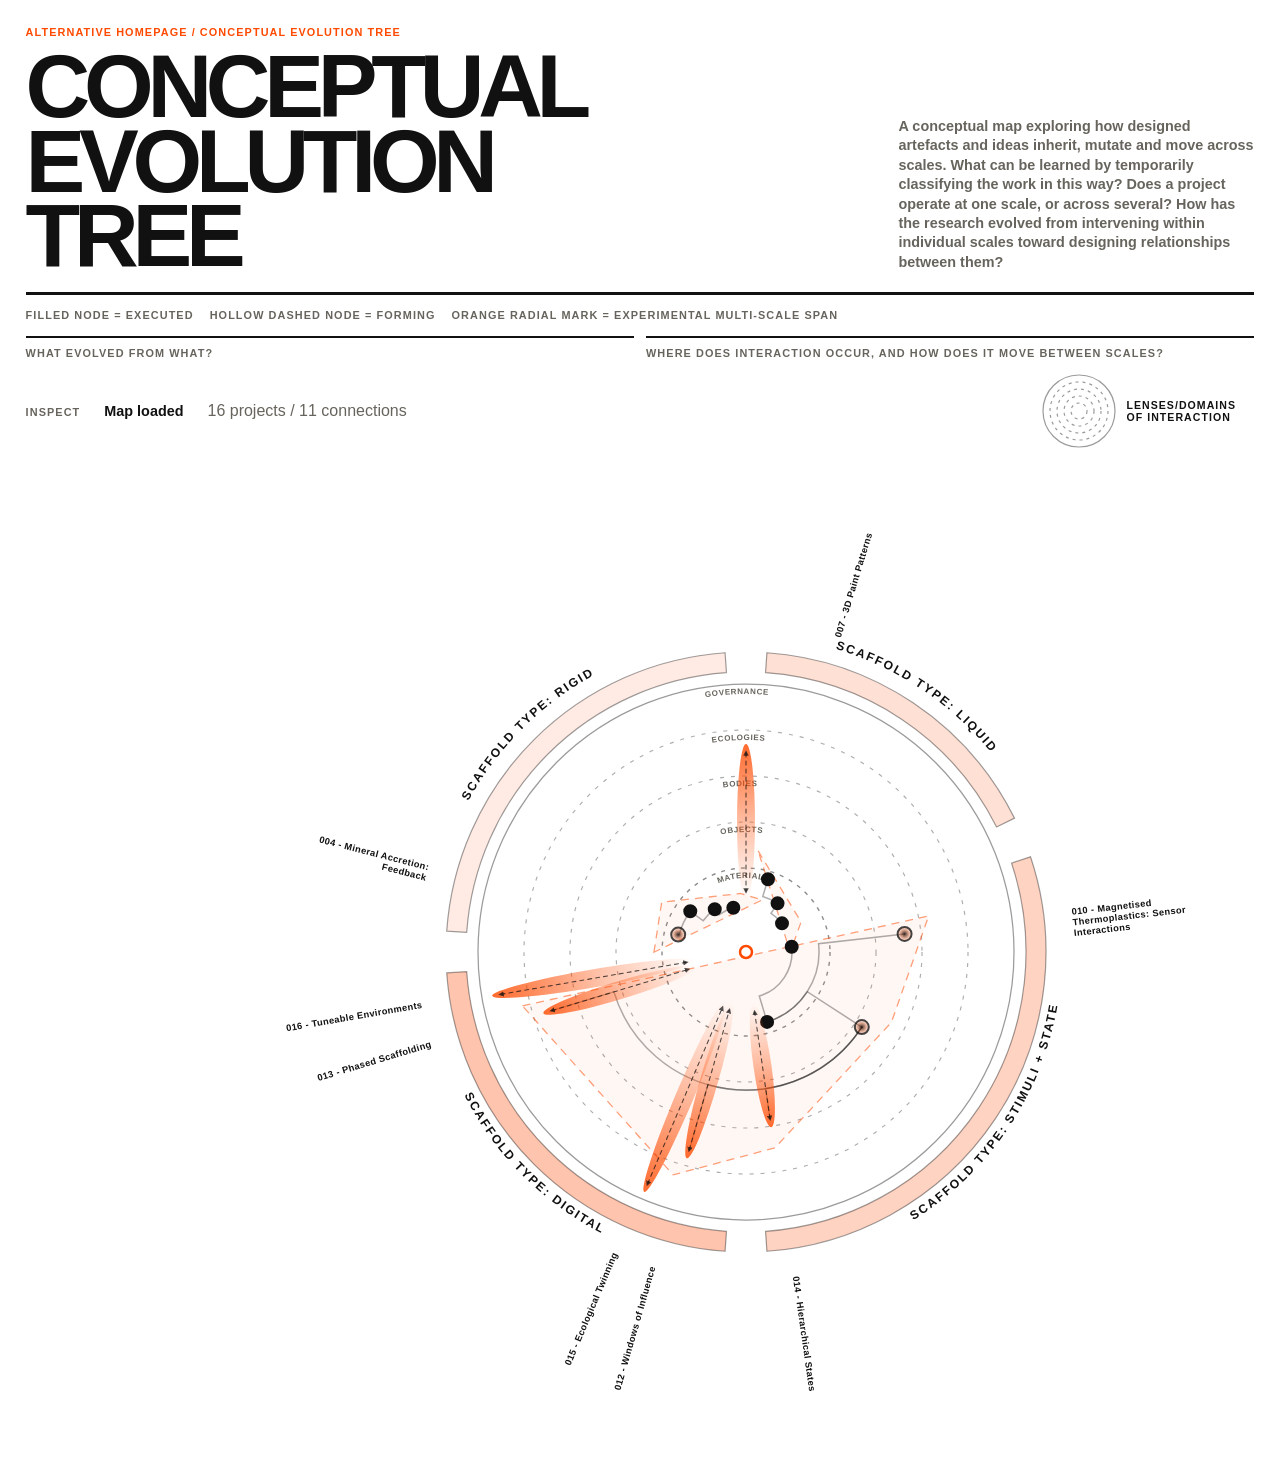
==== conceptual evolution tree/HomePage_Conceptual Evolution Tree_Rev A.html @ 0a19c124 "initial commit" ====
<!DOCTYPE html>
<html lang="en">
<head>
  <meta charset="UTF-8" />
  <meta name="viewport" content="width=device-width, initial-scale=1.0" />
  <title>Conceptual Evolution Tree / Question Variant</title>
  <style>
    :root {
      --paper: #ffffff;
      --ink: #111111;
      --muted: #67645d;
      --line: rgba(17, 17, 17, 0.24);
      --panel: #ffffff;
      --accent: #ff4a00;
      --rigid: rgba(255, 74, 0, 0.11);
      --liquid: rgba(255, 74, 0, 0.17);
      --stimuli: rgba(255, 74, 0, 0.24);
      --digital: rgba(255, 74, 0, 0.32);
      --font: Arial, Helvetica, sans-serif;
      --project-font: var(--font);
    }

    * {
      box-sizing: border-box;
    }

    body {
      margin: 0;
      background: var(--paper);
      color: var(--ink);
      font-family: var(--font);
    }

    .page {
      width: min(1540px, 100%);
      margin: 0 auto;
      padding: clamp(1rem, 2vw, 2rem);
    }

    .masthead {
      display: grid;
      grid-template-columns: minmax(0, 1fr) minmax(280px, 0.42fr);
      gap: clamp(1rem, 2vw, 2rem);
      padding-bottom: 1.25rem;
      border-bottom: 3px solid var(--ink);
    }

    .eyebrow,
    .panel-label,
    .legend-item,
    .scale-label,
    .sector-label,
    .node-label,
    .node-code {
      font-size: 0.68rem;
      font-weight: 800;
      letter-spacing: 0.1em;
      line-height: 1.15;
      text-transform: uppercase;
    }

    .eyebrow {
      margin: 0 0 0.7rem;
      color: var(--accent);
    }

    h1 {
      max-width: 12ch;
      margin: 0;
      font-size: clamp(2.6rem, 7vw, 7rem);
      letter-spacing: -0.07em;
      line-height: 0.83;
      text-transform: uppercase;
    }

    .intro {
      align-self: end;
      margin: 0;
      color: var(--muted);
      font-size: 0.9rem;
      font-weight: 700;
      line-height: 1.35;
    }

    .map-shell {
      margin-top: clamp(1rem, 2vw, 2rem);
      overflow: auto;
    }

    .map-stage {
      width: 100%;
      min-height: 730px;
      position: relative;
    }

    svg {
      display: block;
      width: 100%;
      min-height: 730px;
    }

    .sector {
      stroke: rgba(17, 17, 17, 0.4);
      stroke-width: 1.2;
    }

    .sector.rigid {
      fill: var(--rigid);
    }

    .sector.liquid {
      fill: var(--liquid);
    }

    .sector.stimuli-state {
      fill: var(--stimuli);
    }

    .sector.digital {
      fill: var(--digital);
    }

    .ring {
      fill: none;
      stroke: rgba(17, 17, 17, 0.42);
      stroke-width: 1.25;
    }

    .ring-guide {
      fill: none;
      stroke: rgba(17, 17, 17, 0.34);
      stroke-dasharray: 4 7;
      stroke-width: 1.15;
    }

    .ring-guide.ring-inner {
      stroke: rgba(17, 17, 17, 0.48);
      stroke-dasharray: 4 6;
      stroke-width: 1.4;
    }

    .scale-label,
    .sector-label {
      fill: var(--muted);
    }

    .scale-label {
      font-size: 0.5rem;
      letter-spacing: 0.08em;
    }

    .sector-label {
      fill: var(--ink);
      font-size: 0.76rem;
      letter-spacing: 0.16em;
    }

    .terminal-label {
      fill: var(--ink);
      font-size: 0.58rem;
      font-weight: 800;
      letter-spacing: 0.04em;
    }

    .clade {
      fill: rgba(255, 74, 0, 0.045);
      stroke: rgba(255, 74, 0, 0.52);
      stroke-dasharray: 8 6;
      stroke-width: 1.3;
      cursor: help;
      transition: fill 120ms ease, stroke 120ms ease, stroke-width 120ms ease;
    }

    .clade:hover,
    .clade:focus {
      fill: rgba(255, 74, 0, 0.09);
      stroke: var(--accent);
      stroke-width: 1.8;
    }

    .link {
      fill: none;
      stroke: rgba(17, 17, 17, 0.34);
      stroke-linecap: round;
      stroke-width: 1.5;
      pointer-events: stroke;
      transition: opacity 120ms ease, stroke 120ms ease, stroke-width 120ms ease;
    }

    .link.is-muted {
      opacity: 0.16;
    }

    .link.is-active,
    .link:hover {
      stroke: var(--accent);
      stroke-width: 3;
      opacity: 1;
    }

    .node {
      cursor: pointer;
      transition: opacity 120ms ease;
    }

    .node.is-muted {
      opacity: 0.22;
    }

    .node-dot {
      fill: var(--ink);
      stroke: var(--ink);
      stroke-width: 2;
      transition: r 120ms ease, fill 120ms ease, stroke 120ms ease;
    }

    .node-bleed {
      opacity: 0.72;
      pointer-events: none;
    }

    .node[data-interscalar="maybe"] .node-dot {
      fill: url(#node-maybe-gradient);
      filter: url(#node-soft-blur);
      stroke: rgba(17, 17, 17, 0.78);
    }

    .node-interscalar-oval {
      opacity: 0.82;
      pointer-events: none;
    }

    .node-hit-area {
      fill: transparent;
      pointer-events: all;
    }

    .node-interscalar-axis {
      fill: none;
      stroke: rgba(17, 17, 17, 0.72);
      stroke-dasharray: 4 4;
      stroke-linecap: round;
      stroke-width: 1.1;
      pointer-events: none;
    }

    .node[data-interscalar="yes"]:hover .node-interscalar-oval,
    .node[data-interscalar="yes"].is-active .node-interscalar-oval {
      opacity: 0.96;
    }

    .node[data-state="forming"] .node-dot {
      fill: var(--panel);
      stroke-dasharray: 4 3;
    }

    .node[data-state="forming"][data-interscalar="maybe"] .node-dot {
      fill: url(#node-maybe-gradient);
    }

    .node.is-active .node-dot,
    .node:hover .node-dot {
      r: 8;
      fill: var(--accent);
      stroke: var(--ink);
    }

    .concept-node {
      cursor: pointer;
    }

    .concept-node .node-dot {
      fill: var(--paper);
      stroke: var(--accent);
      stroke-width: 2.5;
    }

    .concept-node:hover .node-dot,
    .concept-node:focus .node-dot {
      fill: var(--accent);
      r: 8;
    }

    .node-label,
    .node-code {
      fill: var(--ink);
    }

    .node-label {
      display: none;
      font-size: 0.62rem;
      letter-spacing: 0.04em;
      text-transform: none;
    }

    .node-code {
      fill: var(--muted);
      font-size: 0.62rem;
      display: none;
    }

    .readout {
      display: grid;
      grid-template-columns: minmax(0, 1fr) auto;
      gap: 0.75rem 1.5rem;
      align-items: center;
      padding: 0.85rem 0;
      color: var(--muted);
    }

    .readout-text {
      display: flex;
      flex-wrap: wrap;
      gap: 0.5rem 1.5rem;
      align-items: baseline;
      min-width: 0;
    }

    .readout strong {
      color: var(--ink);
      font-size: 0.9rem;
    }

    .scale-key {
      display: grid;
      grid-template-columns: auto auto;
      gap: 0.45rem 0.65rem;
      align-items: center;
      justify-content: end;
      color: var(--muted);
    }

    .scale-key svg {
      width: 74px;
      min-height: 74px;
      height: 74px;
    }

    .scale-key circle {
      fill: none;
      stroke: rgba(17, 17, 17, 0.42);
      stroke-width: 1.2;
    }

    .scale-key circle:not(:last-child) {
      stroke-dasharray: 3 4;
    }

    .scale-key-title {
      max-width: 8rem;
      color: var(--ink);
      font-size: 0.66rem;
      font-weight: 800;
      letter-spacing: 0.1em;
      line-height: 1.15;
      text-transform: uppercase;
    }

    .legend {
      display: flex;
      flex-wrap: wrap;
      gap: 0.7rem 1rem;
      padding-top: 0.85rem;
    }

    .legend-item {
      display: inline-flex;
      align-items: center;
      gap: 0.4rem;
      color: var(--muted);
    }

    .framing-questions {
      display: grid;
      grid-template-columns: repeat(2, minmax(0, 1fr));
      gap: 0.75rem;
      margin: 0.9rem 0 0;
    }

    .framing-question {
      border-top: 2px solid var(--ink);
      padding-top: 0.55rem;
      color: var(--muted);
      font-size: 0.68rem;
      font-weight: 800;
      letter-spacing: 0.1em;
      line-height: 1.25;
      text-transform: uppercase;
    }

    .swatch {
      width: 0.85rem;
      height: 0.85rem;
      border: 1px solid rgba(17, 17, 17, 0.35);
      background: var(--panel);
    }

    .swatch.rigid {
      background: var(--rigid);
    }

    .swatch.liquid {
      background: var(--liquid);
    }

    .swatch.stimuli-state {
      background: var(--stimuli);
    }

    .swatch.digital {
      background: var(--digital);
    }

    .hover-panel {
      position: absolute;
      z-index: 10;
      top: 1rem;
      right: 1rem;
      width: min(360px, calc(100% - 2rem));
      max-height: calc(100% - 2rem);
      overflow: auto;
      border-top: 8px solid var(--accent);
      background: var(--ink);
      color: var(--panel);
      opacity: 0;
      pointer-events: none;
      transform: translateY(6px);
      transition: opacity 120ms ease, transform 120ms ease;
    }

    .hover-panel.is-visible {
      opacity: 1;
      transform: translateY(0);
    }

    .hover-panel-inner {
      padding: 1rem;
    }

    .hover-panel h2 {
      margin: 0 0 1rem;
      font-size: clamp(1.25rem, 2vw, 1.8rem);
      letter-spacing: -0.04em;
      line-height: 1;
    }

    .hover-panel dl {
      display: grid;
      grid-template-columns: 7rem 1fr;
      gap: 0.45rem 0.75rem;
      margin: 0;
      font-size: 0.76rem;
      line-height: 1.35;
    }

    .hover-panel dt,
    .hover-panel dd {
      margin: 0;
    }

    .hover-panel dt {
      color: #aaa69c;
      font-weight: 800;
      text-transform: uppercase;
    }

    .hover-panel .question-row {
      grid-column: 1 / -1;
      padding-top: 0.5rem;
      border-top: 1px solid rgba(255, 255, 255, 0.22);
    }

    .hover-panel .question-row + dd {
      grid-column: 1 / -1;
      color: #f0ede5;
      font-weight: 700;
    }

    .project-view {
      width: min(1200px, 100%);
      margin: 0 auto;
      padding: clamp(1rem, 2vw, 2rem);
    }

    .project-view header {
      display: grid;
      grid-template-columns: minmax(0, 1fr) auto;
      gap: 1rem;
      padding-bottom: 1.25rem;
      border-bottom: 3px solid var(--ink);
    }

    .project-view header.has-intro {
      grid-template-columns: minmax(0, 1fr) minmax(280px, 0.42fr) auto;
    }

    .project-intro {
      align-self: end;
      margin: 0;
      color: var(--muted);
      font-family: var(--project-font);
      font-size: 0.9rem;
      font-weight: 400;
      line-height: 1.35;
    }

    .home-button {
      align-self: start;
      border: 2px solid var(--ink);
      background: transparent;
      padding: 0.75rem 0.9rem;
      color: var(--ink);
      cursor: pointer;
      font: inherit;
      font-size: 0.68rem;
      font-weight: 800;
      letter-spacing: 0.1em;
      text-transform: uppercase;
    }

    .home-button:hover {
      border-color: var(--accent);
      color: var(--accent);
    }

    .project-view dl {
      display: grid;
      grid-template-columns: 10rem 1fr;
      gap: 0.65rem 1rem;
      max-width: 1145px;
      max-height: 340px;
      margin-top: 2rem;
      overflow-y: auto;
      overscroll-behavior: contain;
      padding-right: 0.75rem;
    }

    .project-view dt,
    .project-view dd {
      margin: 0;
    }

    .project-view dt {
      color: var(--muted);
      font-family: var(--project-font);
      font-weight: 700;
      text-transform: uppercase;
    }

    .project-view dd {
      color: var(--muted);
      font-family: var(--project-font);
      font-weight: 400;
      line-height: 1.4;
      white-space: pre-line;
    }

    .project-overview-rich p {
      margin: 0 0 0.9rem;
      white-space: normal;
    }

    .project-overview-rich p:last-child {
      margin-bottom: 0;
    }

    .project-framing-text {
      max-width: none;
      margin-top: 2rem;
      padding: 0;
    }

    .project-framing-text p {
      margin: 0;
      color: var(--ink);
      font-size: clamp(0.9rem, 1.15vw, 1.08rem);
      font-weight: 400;
      line-height: 1.45;
    }

    .project-framing-text p + p {
      margin-top: 1rem;
      color: var(--muted);
      font-size: 0.78rem;
      font-weight: 400;
      letter-spacing: 0.035em;
      text-transform: none;
    }

    .project-media {
      max-width: 760px;
      margin-top: 2rem;
      border-top: 2px solid var(--ink);
      padding-top: 1rem;
    }

    .project-media h2 {
      margin: 0 0 0.75rem;
      color: var(--muted);
      font-family: var(--project-font);
      font-size: 0.68rem;
      font-weight: 700;
      letter-spacing: 0.1em;
      text-transform: uppercase;
    }

    .video-frame {
      position: relative;
      overflow: hidden;
      width: 100%;
      aspect-ratio: 16 / 9;
      background: var(--ink);
    }

    .video-frame iframe {
      width: 100%;
      height: 100%;
      border: 0;
    }

    .project-media a {
      display: inline-block;
      margin-top: 0.75rem;
      color: var(--ink);
      font-weight: 800;
      text-decoration: underline;
      text-underline-offset: 0.18em;
    }

    .project-view .project-paper-link {
      color: var(--muted);
      font-family: var(--project-font);
      font-weight: 400;
      text-decoration: underline;
      text-underline-offset: 0.18em;
    }

    .project-image-block {
      max-width: 1145px;
      margin-top: 2rem;
      border-top: 2px solid var(--ink);
      padding-top: 1rem;
    }

    .project-image-block h2 {
      margin: 0 0 0.75rem;
      color: var(--muted);
      font-family: var(--project-font);
      font-size: 0.68rem;
      font-weight: 700;
      letter-spacing: 0.1em;
      text-transform: uppercase;
    }

    .project-image {
      margin: 0;
    }

    .project-image img {
      display: block;
      width: 100%;
      height: auto;
      cursor: zoom-in;
      background: #fff;
    }

    .project-image-grid .project-image {
      display: flex;
      flex-direction: column;
    }

    .project-image-grid .project-image img {
      height: 280px;
      object-fit: contain;
    }

    .project-image figcaption,
    .image-lightbox-caption {
      margin-top: 0.55rem;
      color: var(--muted);
      font-family: var(--project-font);
      font-size: clamp(0.9rem, 1.15vw, 1.08rem);
      font-weight: 400;
      letter-spacing: 0;
      line-height: 1.45;
      text-transform: none;
    }

    .project-image-grid {
      display: grid;
      grid-template-columns: repeat(3, minmax(0, 1fr));
      gap: 1rem;
    }

    .project-image-grid.is-two-column {
      grid-template-columns: repeat(2, minmax(0, 1fr));
    }

    @media (max-width: 820px) {
      .project-image-grid,
      .project-image-grid.is-two-column {
        grid-template-columns: 1fr;
      }
    }

    .project-media-pair {
      max-width: 1180px;
      margin-top: 2rem;
      border-top: 2px solid var(--ink);
      padding-top: 1rem;
    }

    .project-media-pair h2 {
      margin: 0 0 0.75rem;
      color: var(--muted);
      font-family: var(--project-font);
      font-size: 0.68rem;
      font-weight: 700;
      letter-spacing: 0.1em;
      text-transform: uppercase;
    }

    .project-media-pair-grid {
      display: grid;
      grid-template-columns: repeat(2, minmax(0, 1fr));
      gap: 1rem;
      align-items: start;
    }

    .project-media-pair .video-frame {
      aspect-ratio: 16 / 9;
    }

    .project-media-pair .project-image {
      aspect-ratio: 16 / 9;
      display: flex;
      flex-direction: column;
      justify-content: flex-start;
    }

    .project-media-pair .project-image img {
      height: 100%;
      object-fit: contain;
      object-position: left top;
    }

    .image-lightbox {
      position: fixed;
      inset: 0;
      z-index: 50;
      display: grid;
      place-items: center;
      padding: 2rem;
      background: rgba(255, 255, 255, 0.92);
    }

    .image-lightbox[hidden] {
      display: none;
    }

    .image-lightbox-frame {
      position: relative;
      width: min(100%, 1180px);
      max-height: 88vh;
    }

    .image-lightbox img {
      display: block;
      width: 100%;
      max-height: 78vh;
      object-fit: contain;
    }

    .image-lightbox-caption {
      margin-top: 0.75rem;
    }

    .image-lightbox-nav {
      position: absolute;
      top: 0;
      bottom: 2.5rem;
      width: 50%;
      border: 0;
      outline: 0;
      background: transparent;
      color: transparent;
      cursor: pointer;
    }

    .image-lightbox-nav:focus,
    .image-lightbox-nav:focus-visible {
      outline: 0;
      box-shadow: none;
    }

    .image-lightbox-prev {
      left: 0;
    }

    .image-lightbox-next {
      right: 0;
    }

    .windows-influence {
      width: min(100%, 1145px);
      margin-top: 2.4rem;
      border-top: 3px solid var(--ink);
      padding-top: 1rem;
    }

    .windows-influence h2 {
      margin: 0;
      color: var(--ink);
      font-size: clamp(1.4rem, 2.6vw, 2.8rem);
      letter-spacing: -0.055em;
      line-height: 0.92;
      text-transform: uppercase;
    }

    .woi-diagram-title {
      transform: translateY(0);
      margin-bottom: 0 !important;
    }

    .windows-influence-summary {
      max-width: 720px;
      margin: 0.25rem 0 0.35rem;
      color: var(--muted);
      font-size: 0.82rem;
      line-height: 1.4;
    }

    .windows-influence-stage {
      position: relative;
      border-top: 1px solid rgba(17, 17, 17, 0.28);
      padding-top: 0.35rem;
    }

    .windows-influence svg {
      width: 100%;
      height: auto;
      min-height: 0;
      overflow: visible;
    }

    .hierarchical-states {
      width: min(100%, 1145px);
      margin-top: 2.4rem;
      border-top: 3px solid var(--ink);
      padding-top: 1rem;
    }

    .hierarchical-states-svg {
      display: block;
      width: 100%;
      height: auto;
      overflow: visible;
      background: #fff;
    }

    .hs-heading {
      font-family: var(--font);
      fill: rgba(17, 17, 17, 0.58);
      font-size: 20px;
      font-weight: 800;
      letter-spacing: 0.08em;
      text-transform: uppercase;
    }

    .hs-state-name {
      font-family: var(--font);
      fill: rgba(17, 17, 17, 0.82);
      font-size: 22px;
      font-weight: 800;
      letter-spacing: 0.04em;
      text-anchor: middle;
      text-transform: uppercase;
    }

    .hs-state-status,
    .hs-annotation,
    .hs-activity-label,
    .hs-legend-text {
      font-family: var(--font);
      fill: rgba(17, 17, 17, 0.58);
      font-size: 15px;
      font-weight: 600;
      letter-spacing: 0.04em;
      text-anchor: middle;
      text-transform: uppercase;
    }

    .hs-activity-label {
      text-anchor: start;
      font-size: 14px;
      font-weight: 700;
    }

    .hs-annotation {
      fill: rgba(17, 17, 17, 0.62);
      font-size: 16px;
      font-weight: 700;
      letter-spacing: 0.03em;
    }

    .hs-small-note {
      font-family: var(--font);
      fill: rgba(17, 17, 17, 0.48);
      font-size: 13px;
      font-weight: 600;
      letter-spacing: 0.04em;
      text-anchor: middle;
      text-transform: uppercase;
    }

    .hs-state-blob {
      stroke: rgba(17, 17, 17, 0.48);
      stroke-width: 2;
      vector-effect: non-scaling-stroke;
    }

    .hs-state-blob.is-demonstrated {
      fill: rgba(17, 17, 17, 0.82);
    }

    .hs-state-blob.is-proposed {
      fill: rgba(17, 17, 17, 0.18);
      stroke: rgba(17, 17, 17, 0.56);
    }

    .hs-state-blob.is-speculative {
      fill: rgba(17, 17, 17, 0.06);
      stroke: rgba(17, 17, 17, 0.42);
      stroke-dasharray: 10 8;
    }

    .hs-state-space-line,
    .hs-matrix-line {
      stroke: rgba(17, 17, 17, 0.13);
      stroke-width: 1.4;
      vector-effect: non-scaling-stroke;
    }

    .hs-callout-line {
      fill: none;
      stroke: rgba(17, 17, 17, 0.24);
      stroke-width: 1.4;
      vector-effect: non-scaling-stroke;
    }

    .hs-override {
      fill: rgba(212, 0, 22, 0.08);
      stroke: rgba(212, 0, 22, 0.32);
      stroke-width: 1.4;
      vector-effect: non-scaling-stroke;
    }

    .hs-preservation {
      fill: rgba(78, 169, 218, 0.08);
      stroke: rgba(78, 169, 218, 0.36);
      stroke-width: 1.4;
      vector-effect: non-scaling-stroke;
    }

    .hs-permission-symbol {
      stroke: rgba(17, 17, 17, 0.68);
      stroke-width: 1.7;
      vector-effect: non-scaling-stroke;
    }

    .hs-proposition {
      font-family: var(--font);
      fill: rgba(17, 17, 17, 0.8);
      font-size: 24px;
      font-weight: 750;
      text-anchor: middle;
    }

    .phased-scaffolding {
      width: min(100%, 1145px);
      margin-top: 2.4rem;
      border-top: 3px solid var(--ink);
      padding-top: 1rem;
    }

    .phased-scaffolding-figure + .phased-scaffolding-figure {
      margin-top: 4rem;
    }

    .phased-scaffolding-svg {
      display: block;
      width: 100%;
      height: auto;
      overflow: visible;
      background: #fff;
    }

    .ps-title {
      font-family: var(--font);
      fill: rgba(17, 17, 17, 0.76);
      font-size: 30px;
      font-weight: 850;
      letter-spacing: 0.065em;
      text-transform: uppercase;
    }

    .ps-system-label,
    .ps-node-label,
    .ps-phase-label,
    .ps-digital-label {
      font-family: var(--font);
      fill: rgba(17, 17, 17, 0.72);
      font-weight: 800;
      letter-spacing: 0.045em;
      text-anchor: middle;
      text-transform: uppercase;
    }

    .ps-node-label,
    .ps-phase-label {
      font-size: 20px;
    }

    .ps-digital-label {
      font-size: 15px;
      fill: rgba(17, 17, 17, 0.58);
    }

    .ps-system-label {
      font-size: 17px;
      fill: rgba(17, 17, 17, 0.5);
    }

    .ps-role-label,
    .ps-flow-label,
    .ps-context-label,
    .ps-note-label {
      font-family: var(--font);
      fill: rgba(17, 17, 17, 0.44);
      font-size: 14px;
      font-weight: 650;
      letter-spacing: 0.04em;
      text-anchor: middle;
      text-transform: uppercase;
    }

    .ps-context-label {
      fill: rgba(17, 17, 17, 0.23);
      font-size: 15px;
    }

    .ps-boundary {
      fill: rgba(17, 17, 17, 0.015);
      stroke: rgba(17, 17, 17, 0.34);
      stroke-width: 2.2;
      stroke-dasharray: 14 12;
      vector-effect: non-scaling-stroke;
    }

    .ps-main-path,
    .ps-loop,
    .ps-input-arrow,
    .ps-output-arrow,
    .ps-resource-arrow,
    .ps-cross-link,
    .ps-orbit {
      fill: none;
      vector-effect: non-scaling-stroke;
    }

    .ps-main-path {
      stroke: rgba(17, 17, 17, 0.52);
      stroke-width: 5;
    }

    .ps-loop {
      stroke: rgba(17, 17, 17, 0.38);
      stroke-width: 2.4;
      stroke-dasharray: 9 7;
    }

    .ps-input-arrow {
      stroke: rgba(17, 17, 17, 0.38);
      stroke-width: 2.2;
    }

    .ps-output-arrow {
      stroke: rgba(189, 41, 52, 0.44);
      stroke-width: 2.2;
    }

    .ps-loss-leak {
      fill: none;
      stroke: rgba(189, 41, 52, 0.42);
      stroke-width: 1.8;
      stroke-dasharray: 5 6;
      vector-effect: non-scaling-stroke;
    }

    .ps-output-label {
      fill: rgba(189, 41, 52, 0.62);
    }

    .ps-node {
      fill: #fff;
      stroke: rgba(17, 17, 17, 0.64);
      stroke-width: 2.2;
      vector-effect: non-scaling-stroke;
    }

    .ps-node.is-recovery {
      fill: rgba(17, 17, 17, 0.05);
    }

    .ps-primary-proposition {
      font-family: var(--font);
      fill: rgba(17, 17, 17, 0.86);
      font-size: 34px;
      font-weight: 850;
      letter-spacing: 0.035em;
      text-anchor: middle;
    }

    .ps-figure-proposition,
    .ps-hinge {
      max-width: 930px;
      margin: 1.35rem auto 0;
      color: var(--ink);
      font-family: var(--project-font);
      font-size: clamp(1rem, 1.28vw, 1.22rem);
      font-weight: 450;
      line-height: 1.42;
      text-align: center;
    }

    .ps-hinge {
      margin-top: 2.4rem;
      color: var(--muted);
      font-size: clamp(0.92rem, 1.1vw, 1.05rem);
    }

    .ps-figure-proposition.is-primary {
      font-weight: 650;
    }

    .ps-field {
      fill: rgba(17, 17, 17, 0.018);
      stroke: rgba(17, 17, 17, 0.16);
      stroke-width: 2;
      stroke-dasharray: 10 10;
      vector-effect: non-scaling-stroke;
    }

    .ps-organic {
      stroke: rgba(17, 17, 17, 0.36);
      stroke-width: 2;
      vector-effect: non-scaling-stroke;
    }

    .ps-organic.is-initial {
      fill: rgba(17, 17, 17, 0.1);
    }

    .ps-organic.is-growth {
      fill: rgba(17, 17, 17, 0.18);
    }

    .ps-organic.is-stable {
      fill: rgba(17, 17, 17, 0.26);
    }

    .ps-organic.is-decline {
      fill: rgba(17, 17, 17, 0.13);
      stroke-dasharray: 12 8;
    }

    .ps-organic.is-decay {
      fill: url(#ps-decay-hatch);
      stroke-dasharray: 7 6;
    }

    .ps-organic.is-emergence {
      fill: rgba(17, 17, 17, 0.07);
    }

    .ps-orbit {
      stroke: rgba(78, 169, 218, 0.34);
      stroke-width: 2;
      stroke-dasharray: 8 10;
    }

    .ps-ecology-boundary {
      fill: none;
      stroke: rgba(17, 17, 17, 0.13);
      stroke-width: 2.1;
      stroke-dasharray: 4 16;
      stroke-linecap: round;
      vector-effect: non-scaling-stroke;
    }

    .ps-digital-node {
      fill: #fff;
      stroke: rgba(78, 169, 218, 0.72);
      stroke-width: 2;
      vector-effect: non-scaling-stroke;
    }

    .ps-resource-arrow {
      stroke: rgba(17, 17, 17, 0.3);
      stroke-width: 2;
      stroke-dasharray: 8 7;
    }

    .ps-cross-link {
      stroke: rgba(17, 17, 17, 0.34);
      stroke-width: 1.9;
      stroke-dasharray: 3 7;
    }

    .ps-ecology-arrow {
      fill: none;
      stroke: rgba(17, 17, 17, 0.42);
      stroke-width: 2;
      stroke-dasharray: 6 7;
      vector-effect: non-scaling-stroke;
    }

    .ps-cross-label {
      fill: rgba(17, 17, 17, 0.5);
      font-style: italic;
    }

    .ps-legend-panel {
      fill: rgba(255, 255, 255, 0.92);
      stroke: rgba(17, 17, 17, 0.16);
      stroke-width: 1.4;
      vector-effect: non-scaling-stroke;
    }

    .ps-legend-heading {
      font-family: var(--font);
      fill: rgba(17, 17, 17, 0.64);
      font-size: 15px;
      font-weight: 850;
      letter-spacing: 0.07em;
      text-transform: uppercase;
    }

    .ps-legend-text {
      font-family: var(--font);
      fill: rgba(17, 17, 17, 0.5);
      font-size: 13px;
      font-weight: 650;
      letter-spacing: 0.035em;
      text-transform: uppercase;
    }

    .woi-timeline-wrap {
      position: relative;
      width: 100%;
    }

    .woi-band {
      fill: none;
      stroke: rgba(17, 17, 17, 0.16);
      stroke-width: 1;
    }

    .woi-band-label,
    .woi-axis-label,
    .woi-node-label,
    .woi-event-label,
    .woi-phase-label {
      font-family: var(--font);
      text-transform: uppercase;
    }

    .woi-band-label,
    .woi-axis-label {
      fill: var(--muted);
      font-size: 10px;
      font-weight: 800;
      letter-spacing: 0.08em;
    }

    .woi-node-label {
      fill: var(--ink);
      font-size: 10px;
      font-weight: 800;
      letter-spacing: 0.05em;
      pointer-events: none;
    }

    .woi-node-note {
      fill: var(--muted);
      font-size: 9px;
      pointer-events: none;
    }

    .woi-node-shape {
      fill: #fff;
      stroke: var(--ink);
      stroke-width: 1.1;
    }

    .woi-node[data-family*="stimuli"] .woi-node-shape,
    .woi-node[data-family*="thermal"] .woi-node-shape,
    .woi-node[data-family*="environmental"] .woi-node-shape {
      fill: rgba(255, 74, 0, 0.08);
    }

    .woi-node[data-type*="material property"] .woi-node-shape {
      fill: rgba(17, 17, 17, 0.04);
    }

    .woi-node.is-active .woi-node-shape,
    .woi-node.is-related .woi-node-shape {
      stroke: var(--accent);
      stroke-width: 2;
    }

    .woi-link {
      fill: none;
      stroke: rgba(17, 17, 17, 0.26);
      stroke-width: 1.1;
      transition: opacity 180ms ease, stroke-width 180ms ease, stroke-dasharray 180ms ease;
    }

    .woi-link.state-active,
    .woi-link.state-emergent {
      opacity: 0.78;
      stroke: rgba(17, 17, 17, 0.72);
    }

    .woi-link.state-diminished,
    .woi-link.state-weakening {
      opacity: 0.34;
      stroke-dasharray: 4 5;
    }

    .woi-link.state-disconnected,
    .woi-link.state-decoupled {
      opacity: 0.18;
      stroke-dasharray: 2 8;
    }

    .woi-link.state-inactive {
      opacity: 0.08;
      stroke-dasharray: 1 7;
    }

    .woi-link.is-predominant {
      stroke: var(--accent);
      stroke-width: 2.2;
      opacity: 0.95;
    }

    .woi-link.is-highlighted {
      stroke: var(--accent);
      stroke-width: 2.6;
      opacity: 1;
    }

    .woi-muted {
      opacity: 0.18;
    }

    .woi-curve {
      fill: none;
      stroke: rgba(17, 17, 17, 0.38);
      stroke-width: 1.4;
      transition: opacity 180ms ease, stroke-width 180ms ease, stroke 180ms ease;
    }

    .woi-curve.is-current,
    .woi-curve.is-highlighted {
      stroke: var(--accent);
      stroke-width: 2.5;
      opacity: 1;
    }

    .woi-event-window {
      fill: rgba(255, 74, 0, 0.045);
      stroke: rgba(17, 17, 17, 0.12);
      stroke-width: 0.8;
    }

    .woi-cursor {
      stroke: var(--accent);
      stroke-width: 1.5;
      stroke-dasharray: 5 5;
    }

    .woi-controls {
      display: grid;
      grid-template-columns: auto auto auto minmax(180px, 1fr);
      gap: 0.65rem;
      align-items: center;
      margin-top: 0.8rem;
    }

    .woi-controls button {
      border: 1.5px solid var(--ink);
      background: transparent;
      padding: 0.55rem 0.7rem;
      color: var(--ink);
      cursor: pointer;
      font: inherit;
      font-size: 0.68rem;
      font-weight: 800;
      letter-spacing: 0.1em;
      text-transform: uppercase;
    }

    .woi-controls input {
      width: 100%;
      accent-color: var(--accent);
    }

    .woi-readout {
      display: grid;
      grid-template-columns: 10rem 1fr;
      gap: 0.45rem 0.9rem;
      min-height: 7rem;
      margin-top: 1rem;
      border-top: 1px solid rgba(17, 17, 17, 0.28);
      padding-top: 0.85rem;
      color: var(--muted);
      font-size: 0.78rem;
      line-height: 1.4;
    }

    .woi-readout dt {
      margin: 0;
      color: var(--ink);
      font-weight: 800;
      text-transform: uppercase;
    }

    .woi-readout dd {
      margin: 0;
    }

    .woi-timeline-detail-panel {
      box-sizing: border-box;
      width: 100%;
      height: 100%;
      max-height: 100%;
      overflow-y: auto;
      padding: 14px 16px;
      border: 1px solid rgba(17, 17, 17, 0.2);
      border-radius: 8px;
      background: rgba(255, 255, 255, 0.96);
      color: #111;
      font-family: var(--font);
      font-size: 13px;
      line-height: 1.35;
      opacity: 0;
      overscroll-behavior: contain;
      pointer-events: auto;
      transition: opacity 130ms ease;
    }

    .woi-timeline-hover-tooltip {
      box-sizing: border-box;
      width: 100%;
      padding: 10px 12px;
      border: 1px solid rgba(17, 17, 17, 0.16);
      border-radius: 8px;
      background: rgba(255, 255, 255, 0.96);
      color: var(--ink);
      font-family: var(--font);
      font-size: 13px;
      line-height: 1.3;
      opacity: 0;
      pointer-events: none;
      transition: opacity 130ms ease;
    }

    .woi-timeline-detail-panel.is-visible,
    .woi-timeline-hover-tooltip.is-visible {
      opacity: 1;
    }

    .woi-timeline-detail-panel-id {
      color: var(--muted);
      font-size: 0.65rem;
      font-weight: 800;
      letter-spacing: 0.11em;
      text-transform: uppercase;
    }

    .woi-timeline-detail-panel-title,
    .woi-timeline-hover-tooltip-title {
      margin: 0.16rem 0 0.42rem;
      font-size: 0.92rem;
      font-weight: 800;
      letter-spacing: -0.02em;
    }

    .woi-timeline-hover-tooltip-title {
      margin: 0 0 0.24rem;
      font-size: 0.78rem;
    }

    .woi-timeline-detail-panel-section {
      margin-top: 0.44rem;
    }

    .woi-timeline-detail-panel-label {
      display: block;
      margin-bottom: 0.12rem;
      color: var(--muted);
      font-size: 0.62rem;
      font-weight: 800;
      letter-spacing: 0.08em;
      text-transform: uppercase;
    }

    .woi-timeline-detail-panel-list,
    .woi-timeline-detail-panel-description,
    .woi-timeline-detail-panel-confidence,
    .woi-timeline-detail-panel-note,
    .woi-timeline-hover-tooltip-summary {
      margin: 0;
      color: rgba(17, 17, 17, 0.72);
    }

    .woi-timeline-hover-debug {
      display: none;
      margin-top: 0.24rem;
      color: rgba(255, 0, 0, 0.88);
      font-size: 11px;
      font-weight: 800;
    }

    .woi-timeline-hover-tooltip.is-position-debug .woi-timeline-hover-debug {
      display: block;
    }

    .woi-timeline-detail-panel-confidence,
    .woi-timeline-detail-panel-note {
      color: rgba(17, 17, 17, 0.48);
      font-size: 0.68rem;
    }

    .woi-timeline-detail-panel-description {
      white-space: pre-line;
    }

    .woi-timeline-detail-panel::-webkit-scrollbar {
      width: 7px;
    }

    .woi-timeline-detail-panel::-webkit-scrollbar-track {
      background: rgba(17, 17, 17, 0.05);
      border-radius: 999px;
    }

    .woi-timeline-detail-panel::-webkit-scrollbar-thumb {
      background: rgba(17, 17, 17, 0.28);
      border-radius: 999px;
    }

    .woi-engineering-svg {
      background: #fff;
    }

    .woi-title {
      fill: var(--muted);
      font-size: 27px;
      font-weight: 400;
      letter-spacing: -0.015em;
    }

    .woi-hierarchy-label,
    .woi-engineering-label,
    .woi-relationship-label {
      font-family: var(--font);
      font-size: 22px;
      line-height: 1.1;
    }

    .woi-hierarchy-label {
      fill: #8b8b8b;
      font-weight: 400;
    }

    .woi-hierarchy-label.is-direct {
      fill: #111;
    }

    .woi-hierarchy-label.is-stimulus {
      fill: #d40016;
    }

    .woi-engineering-label {
      fill: #555;
      font-weight: 400;
    }

    .woi-engineering-label.is-dark {
      fill: #111;
    }

    .woi-engineering-label.is-stimulus {
      fill: #d40016;
    }

    .woi-engineering-label.is-dim {
      fill: #b8b8b8;
    }

    .woi-engineering-label.is-weak {
      fill: #cfcfcf;
    }

    .woi-relationship-label {
      font-weight: 400;
    }

    .woi-relationship-label.association-direct {
      fill: #d40016;
    }

    .woi-relationship-label.association-indirect,
    .woi-relationship-label.association-diminished {
      fill: #ef8d99;
    }

    .woi-relationship-label.association-disconnected {
      fill: #f2b9bf;
    }

    .woi-relationship-label.coupling-direct {
      fill: #111;
    }

    .woi-relationship-label.coupling-indirect {
      fill: #666;
    }

    .woi-relationship-label.coupling-diminishing,
    .woi-relationship-label.coupling-state-change {
      fill: #777;
    }

    .woi-node-circle {
      fill: #fff;
      stroke: #999;
      stroke-width: 4;
    }

    .woi-node-ring-red {
      fill: none;
      stroke: #e78a94;
      stroke-width: 6;
    }

    .woi-node-ring-red.is-dashed {
      stroke-dasharray: 18 14;
    }

    .woi-engineering-node,
    .woi-association,
    .woi-coupling {
      transition: opacity 160ms ease, stroke-width 160ms ease, filter 160ms ease;
    }

    .woi-engineering-node.is-highlighted .woi-node-circle,
    .woi-engineering-node.is-highlighted .woi-node-ring-red {
      stroke-width: 7;
      filter: drop-shadow(0 0 5px rgba(212, 0, 22, 0.18));
    }

    .woi-association {
      fill: none;
      stroke-linecap: round;
      stroke-linejoin: round;
    }

    .woi-association.association-direct {
      stroke: #d40016;
      stroke-width: 4;
    }

    .woi-association.association-indirect {
      stroke: #ef8d99;
      stroke-width: 3;
    }

    .woi-association.association-diminished {
      stroke: #ef8d99;
      stroke-width: 3;
      stroke-dasharray: 15 15;
    }

    .woi-association.association-disconnected {
      stroke: #f2b9bf;
      stroke-width: 3;
      stroke-dasharray: 18 24;
    }

    .woi-coupling {
      fill: none;
      stroke-linecap: round;
      stroke-linejoin: round;
    }

    .woi-coupling.coupling-direct {
      stroke: #111;
      stroke-width: 8;
      stroke-dasharray: 18 16;
    }

    .woi-coupling.coupling-indirect {
      stroke: #606060;
      stroke-width: 5;
      stroke-dasharray: 16 18;
    }

    .woi-coupling.coupling-diminishing,
    .woi-coupling.coupling-state-change {
      stroke: #b7b7b7;
      stroke-width: 5;
      stroke-dasharray: 13 18;
    }

    .woi-association.is-highlighted,
    .woi-coupling.is-highlighted {
      stroke-width: 9;
      opacity: 1;
    }

    .woi-guide {
      fill: none;
      stroke-linecap: round;
      stroke-linejoin: round;
    }

    .woi-guide.guide-grey {
      stroke: #c4c4c4;
      stroke-width: 4;
      stroke-dasharray: 13 16;
    }

    .woi-guide.guide-red {
      stroke: #ef8d99;
      stroke-width: 3;
      stroke-dasharray: 16 17;
    }

    .woi-timeline-svg {
      display: block;
      margin-top: calc(1.45rem + 70px);
      background: #fff;
    }

    .woi-timeline-controls {
      width: min(100%, 1600px);
      margin: 0.65rem auto 0;
      padding: 0 1.5rem;
      box-sizing: border-box;
      color: #555;
      font-family: var(--font);
    }

    .woi-timeline-reading-cue {
      margin: 0 0 0.45rem;
      color: rgba(17, 17, 17, 0.68);
      font-size: 0.74rem;
      font-weight: 800;
      letter-spacing: 0.095em;
      text-align: center;
      text-transform: uppercase;
    }

    .woi-timeline-scrubber-row {
      display: grid;
      grid-template-columns: auto minmax(180px, 1fr) auto;
      align-items: center;
      gap: 0.8rem;
    }

    .woi-timeline-scrubber-label,
    .woi-timeline-time-output {
      font-size: 0.72rem;
      font-weight: 700;
      letter-spacing: 0.08em;
      text-transform: uppercase;
      white-space: nowrap;
    }

    .woi-timeline-scrubber {
      width: 100%;
      accent-color: #4ea9da;
    }

    .woi-timeline-current-window {
      margin: 0.42rem 0 0;
      font-size: 0.74rem;
      line-height: 1.35;
      text-align: center;
    }

    .woi-timeline-temporal-readout {
      margin-top: 0.48rem;
      text-align: center;
    }

    .woi-timeline-current-window span {
      color: rgba(17, 17, 17, 0.58);
      font-weight: 800;
      letter-spacing: 0.08em;
      text-transform: uppercase;
    }

    .woi-timeline-current-window strong {
      color: rgba(212, 0, 22, 0.76);
      font-weight: 800;
    }

    .woi-timeline-current-window em {
      display: inline-block;
      margin-left: 0.45rem;
      color: rgba(17, 17, 17, 0.56);
      font-style: normal;
    }

    .woi-timeline-window-explanation,
    .woi-timeline-relational-change {
      max-width: 820px;
      margin: 0.22rem auto 0;
      color: rgba(17, 17, 17, 0.66);
      font-size: 0.78rem;
      line-height: 1.35;
    }

    .woi-timeline-relational-change span {
      color: rgba(17, 17, 17, 0.58);
      font-size: 0.72rem;
      font-weight: 800;
      letter-spacing: 0.08em;
      text-transform: uppercase;
    }

    .woi-timeline-relational-change strong {
      display: block;
      margin-top: 0.08rem;
      font-weight: 600;
    }

    .woi-timeline-proposition {
      max-width: 920px;
      margin: 2.2rem auto 0;
      padding-top: 1.15rem;
      border-top: 1px solid rgba(17, 17, 17, 0.18);
      color: rgba(17, 17, 17, 0.8);
      font-family: var(--font);
      font-size: clamp(1.08rem, 2vw, 1.55rem);
      font-weight: 700;
      line-height: 1.25;
      text-align: center;
    }

    .woi-overview-rich p {
      margin: 0 0 0.9rem;
    }

    .woi-overview-rich p:last-child {
      margin-bottom: 0;
    }

    .woi-timeline-state-field {
      stroke: none;
      opacity: 0.72;
    }

    .woi-timeline-window {
      fill: none;
      stroke: rgba(212, 0, 22, 0.34);
      stroke-width: 1.55;
      stroke-dasharray: 11 11;
      vector-effect: non-scaling-stroke;
    }

    .woi-timeline-window-leader {
      fill: none;
      stroke: rgba(212, 0, 22, 0.38);
      stroke-width: 1.6;
      stroke-dasharray: 10 10;
      stroke-linecap: round;
      stroke-linejoin: round;
      vector-effect: non-scaling-stroke;
    }

    .woi-timeline-axis {
      stroke: rgba(17, 17, 17, 0.34);
      stroke-width: 8;
      vector-effect: non-scaling-stroke;
    }

    .woi-timeline-axis-label,
    .woi-timeline-event-label,
    .woi-timeline-window-label {
      font-family: var(--font);
      fill: #555;
      font-weight: 400;
      text-transform: none;
    }

    .woi-timeline-axis-label {
      fill: #777;
      font-size: 23px;
      letter-spacing: -0.02em;
    }

    .woi-timeline-event-label {
      fill: #4f4f4f;
      font-size: 22px;
      line-height: 1.1;
    }

    .woi-timeline-window-label {
      fill: #6c6c6c;
      font-size: 20px;
      line-height: 1.08;
    }

    .woi-timeline-stimulus-curve,
    .woi-timeline-property-curve {
      fill: none;
      stroke-linecap: round;
      stroke-linejoin: round;
      transition: opacity 160ms ease, stroke-width 160ms ease;
      vector-effect: non-scaling-stroke;
    }

    .woi-timeline-stimulus-curve {
      stroke: rgba(78, 169, 218, 0.72);
      stroke-width: 4;
    }

    .woi-timeline-stimulus-curve.is-dashed {
      stroke-dasharray: 13 12;
      stroke-width: 3.2;
    }

    .woi-static-stimulus-trajectory {
      cursor: pointer;
      pointer-events: none;
      transition: opacity 140ms ease, stroke-width 140ms ease, filter 140ms ease;
    }

    .woi-timeline-trajectory-hit {
      fill: none;
      stroke: transparent;
      stroke-width: 22;
      pointer-events: stroke;
      cursor: pointer;
      vector-effect: non-scaling-stroke;
    }

    .woi-static-stimulus-trajectory.is-muted {
      opacity: 0.16;
    }

    .woi-static-stimulus-trajectory.is-active {
      opacity: 1;
      filter: drop-shadow(0 0 5px rgba(78, 169, 218, 0.24));
    }

    .woi-stimulus-popout {
      opacity: 0;
      pointer-events: none;
      transition: opacity 140ms ease;
    }

    .woi-stimulus-popout.is-active {
      opacity: 1;
    }

    .woi-stimulus-popout-box {
      fill: rgba(255, 255, 255, 0.94);
      stroke: rgba(78, 169, 218, 0.54);
      stroke-width: 1.4;
      vector-effect: non-scaling-stroke;
    }

    .woi-stimulus-popout-text {
      font-family: var(--font);
      fill: #4e4e4e;
      font-size: 17px;
      font-weight: 400;
      text-transform: none;
    }

    .woi-timeline-property-curve {
      stroke: rgba(17, 17, 17, 0.34);
      stroke-width: 2.5;
    }

    .woi-timeline-property-curve.is-strong {
      stroke: rgba(17, 17, 17, 0.58);
      stroke-width: 4.4;
    }

    .woi-timeline-property-curve.is-light {
      stroke: rgba(17, 17, 17, 0.22);
      stroke-width: 1.6;
    }

    .woi-timeline-property-curve.is-heavy-dash {
      stroke: rgba(17, 17, 17, 0.86);
      stroke-width: 7.4;
      stroke-dasharray: 19 12;
    }

    .woi-timeline-property-curve.is-grey-dash {
      stroke: rgba(90, 90, 90, 0.62);
      stroke-width: 6.4;
      stroke-dasharray: 25 18;
    }

    .woi-timeline-property-curve.is-medium-dash {
      stroke: rgba(130, 130, 130, 0.55);
      stroke-width: 3.3;
      stroke-dasharray: 16 13;
    }

    .woi-timeline-property-curve.is-fine-dash {
      stroke: rgba(160, 160, 160, 0.5);
      stroke-width: 1.75;
      stroke-dasharray: 10 12;
    }

    .woi-timeline-marker {
      cursor: pointer;
      transition: opacity 160ms ease, filter 160ms ease, scale 160ms ease;
    }

    .woi-timeline-marker-halo {
      fill: #fff;
      stroke: none;
      opacity: 0.94;
    }

    .woi-timeline-marker .woi-node-circle,
    .woi-timeline-marker .woi-node-ring-red {
      vector-effect: non-scaling-stroke;
    }

    .woi-timeline-marker .woi-node-circle {
      stroke-width: 1.7;
    }

    .woi-timeline-marker-letter {
      font-family: var(--font);
      fill: #777;
      font-weight: 400;
      text-anchor: middle;
      dominant-baseline: central;
      pointer-events: none;
    }

    .woi-static-stimulus-trajectory,
    .woi-static-window-box,
    .woi-static-window-leader {
      fill: none;
      stroke-linecap: round;
      stroke-linejoin: round;
      vector-effect: non-scaling-stroke;
    }

    .woi-static-window-box,
    .woi-static-window-leader {
      stroke: rgba(212, 0, 22, 0.38);
      stroke-width: 3;
      stroke-dasharray: 10 10;
    }

    .woi-static-window-hit-area {
      fill: rgba(212, 0, 22, 0);
      stroke: none;
      pointer-events: all;
    }

    .woi-static-window-box.is-window-hovered,
    .woi-static-window-box.is-window-current,
    .woi-static-window-leader.is-window-hovered {
      stroke: rgba(212, 0, 22, 0.68);
      stroke-width: 4.6;
    }

    .woi-static-window-leader.is-window-current {
      stroke: rgba(212, 0, 22, 0.7);
      stroke-width: 4.2;
    }

    .woi-static-window-label.is-window-hovered,
    .woi-static-window-label.is-window-current {
      fill: #3f3f3f;
      font-weight: 700;
    }

    .woi-static-top-label,
    .woi-static-window-label {
      font-family: var(--font);
      fill: #5d5d5d;
      font-weight: 400;
      text-transform: none;
    }

    .woi-static-property-marker {
      cursor: pointer;
    }

    .woi-timeline-marker.is-highlighted,
    .woi-timeline-property-curve.is-highlighted {
      opacity: 1;
      filter: drop-shadow(0 0 5px rgba(212, 0, 22, 0.16));
    }

    .woi-timeline-event-marker {
      fill: rgba(255, 255, 255, 0.9);
      stroke: rgba(17, 17, 17, 0.42);
      stroke-width: 1.5;
      opacity: 0.08;
      pointer-events: none;
      transition: opacity 140ms ease, r 140ms ease;
      vector-effect: non-scaling-stroke;
    }

    .woi-timeline-event-marker.is-current {
      opacity: 0.9;
    }

    .woi-timeline-event-text {
      fill: rgba(17, 17, 17, 0.62);
      font-family: var(--font);
      font-size: 14px;
      font-weight: 800;
      letter-spacing: 0.06em;
      opacity: 0;
      pointer-events: none;
      text-anchor: middle;
      text-transform: uppercase;
      transition: opacity 140ms ease;
    }

    .woi-timeline-event-text.is-current {
      opacity: 0.9;
    }

    .woi-current-trajectory-overlay {
      fill: none;
      stroke-linecap: round;
      stroke-linejoin: round;
      opacity: 0;
      pointer-events: none;
      vector-effect: non-scaling-stroke;
    }

    .woi-timeline-legend-line {
      stroke: rgba(78, 169, 218, 0.72);
      stroke-width: 4;
      stroke-linecap: round;
    }

    .woi-timeline-legend-line.is-dashed {
      stroke-dasharray: 13 11;
    }

    .woi-timeline-system-boundary {
      fill: none;
      stroke: rgba(17, 17, 17, 0.48);
      stroke-width: 1.9;
      stroke-dasharray: 15 11;
      stroke-linecap: round;
      stroke-linejoin: round;
      vector-effect: non-scaling-stroke;
      pointer-events: none;
    }

    .woi-timeline-boundary-label,
    .woi-timeline-outside-label,
    .woi-timeline-closed-label {
      font-family: var(--font);
      fill: rgba(17, 17, 17, 0.58);
      font-size: 16px;
      font-weight: 700;
      letter-spacing: 0.08em;
      text-transform: uppercase;
    }

    .woi-timeline-outside-label {
      fill: rgba(212, 0, 22, 0.74);
      font-size: 17px;
      font-weight: 800;
      letter-spacing: 0.065em;
      text-transform: uppercase;
      pointer-events: none;
    }

    .woi-timeline-closed-title {
      font-family: var(--font);
      fill: rgba(212, 0, 22, 0.78);
      font-size: 22px;
      font-weight: 800;
      letter-spacing: 0.025em;
      text-anchor: middle;
      text-transform: none;
      pointer-events: none;
    }

    .woi-timeline-closed-definition {
      font-family: var(--font);
      fill: rgba(17, 17, 17, 0.48);
      font-size: 17px;
      font-weight: 400;
      letter-spacing: 0.02em;
      text-anchor: middle;
      pointer-events: none;
    }

    .woi-timeline-outside-stub,
    .woi-timeline-closed-bracket {
      fill: none;
      stroke: rgba(17, 17, 17, 0.32);
      stroke-width: 1.2;
      vector-effect: non-scaling-stroke;
    }

    .woi-timeline-question {
      font-family: var(--font);
      fill: rgba(17, 17, 17, 0.68);
      font-size: 21px;
      font-weight: 400;
      text-anchor: middle;
    }

    .woi-relationship-grid {
      stroke: rgba(17, 17, 17, 0.08);
      stroke-width: 1;
      vector-effect: non-scaling-stroke;
    }

    .woi-relationship-grid-label {
      font-family: var(--font);
      fill: rgba(17, 17, 17, 0.34);
      font-size: 12px;
      font-weight: 400;
    }

    .woi-relationship-trajectory {
      fill: none;
      stroke-linecap: round;
      stroke-linejoin: round;
      transition: opacity 140ms ease, stroke-width 140ms ease;
      vector-effect: non-scaling-stroke;
      pointer-events: none;
    }

    .woi-relationship-trajectory.is-muted {
      opacity: 0.28;
    }

    .woi-relationship-trajectory.is-active {
      opacity: 1;
    }

    .woi-timeline-current-time {
      pointer-events: none;
    }

    .woi-timeline-current-time-line {
      stroke: rgba(17, 17, 17, 0.38);
      stroke-width: 2;
      stroke-dasharray: 8 10;
      vector-effect: non-scaling-stroke;
    }

    .woi-timeline-current-time-label {
      font-family: var(--font);
      fill: rgba(17, 17, 17, 0.56);
      font-size: 15px;
      font-weight: 700;
      letter-spacing: 0.05em;
      text-anchor: middle;
      text-transform: uppercase;
    }

    .woi-relationship-event {
      fill: #fff;
      stroke-width: 1.5;
      opacity: 0.45;
      transition: opacity 140ms ease, r 140ms ease;
      vector-effect: non-scaling-stroke;
    }

    .woi-relationship-event-label {
      font-family: var(--font);
      fill: rgba(17, 17, 17, 0.5);
      font-size: 11px;
      font-weight: 400;
      pointer-events: none;
    }

    .woi-relationship-event.is-active,
    .woi-relationship-event-label.is-active {
      opacity: 1;
    }

    .woi-debug-box {
      fill: none;
      stroke: rgba(255, 74, 0, 0.6);
      stroke-width: 1;
      pointer-events: none;
    }

    @media (max-width: 760px) {
      .woi-controls,
      .woi-readout {
        grid-template-columns: 1fr;
      }
    }

    @media (max-width: 820px) {
      .project-media-pair-grid {
        grid-template-columns: 1fr;
      }
    }

    .linear-sankey {
      width: min(100%, 1170px);
      margin: 2.4rem auto 0;
      border-top: 3px solid var(--ink);
      padding-top: 1.15rem;
    }

    .linear-sankey-head {
      display: grid;
      grid-template-columns: minmax(0, 780px) minmax(220px, 1fr);
      gap: 1rem;
      margin-bottom: 1rem;
    }

    .linear-sankey h2 {
      margin: 0;
      font-size: clamp(1.6rem, 3vw, 3.2rem);
      letter-spacing: -0.055em;
      line-height: 0.9;
      text-transform: uppercase;
    }

    .linear-sankey-summary {
      max-width: 780px;
      margin: 0.7rem 0 0;
      color: var(--ink);
      font-size: 0.72rem;
      font-weight: 400;
      line-height: 1.35;
      text-transform: uppercase;
    }

    .linear-sankey-note {
      align-self: end;
      margin: 0;
      color: var(--muted);
      font-size: 0.78rem;
      font-weight: 800;
      line-height: 1.35;
    }

    .sankey-legend {
      display: grid;
      grid-template-columns: repeat(2, minmax(180px, 1fr));
      gap: 0.45rem 0.9rem;
      max-width: 780px;
      margin-top: 0.8rem;
    }

    .sankey-legend-item {
      display: grid;
      grid-template-columns: 54px minmax(0, 1fr);
      align-items: center;
      gap: 0.55rem;
      color: var(--muted);
      font-size: 0.64rem;
      font-weight: 850;
      letter-spacing: 0.045em;
      line-height: 1.2;
      text-transform: uppercase;
    }

    .sankey-legend-swatch {
      display: block;
      width: 54px;
      height: 8px;
      border-radius: 999px;
      background: rgba(17, 17, 17, 0.58);
    }

    .sankey-legend-swatch.derived {
      background: repeating-linear-gradient(90deg, rgba(17, 17, 17, 0.62) 0 18px, rgba(17, 17, 17, 0.28) 18px 22px, rgba(17, 17, 17, 0.62) 22px 25px, rgba(17, 17, 17, 0.28) 25px 29px);
    }

    .sankey-legend-swatch.estimate {
      background: repeating-linear-gradient(90deg, rgba(17, 17, 17, 0.42) 0 9px, rgba(17, 17, 17, 0.12) 9px 14px);
    }

    .sankey-legend-swatch.unresolved {
      height: 6px;
      background: repeating-linear-gradient(90deg, rgba(17, 17, 17, 0.2) 0 4px, rgba(17, 17, 17, 0.04) 4px 11px);
    }

    .sankey-legend-swatch.reuse {
      background: rgba(27, 122, 82, 0.72);
    }

    .sankey-legend-swatch.recycling {
      background: repeating-linear-gradient(90deg, rgba(44, 138, 88, 0.72) 0 14px, rgba(173, 116, 30, 0.48) 14px 18px);
    }

    .sankey-legend-swatch.uncertain {
      background: rgba(173, 116, 30, 0.62);
    }

    .sankey-legend-swatch.harm {
      background: rgba(122, 48, 31, 0.68);
    }

    .sankey-legend-swatch.unresolved-colour {
      background: rgba(92, 92, 92, 0.35);
    }

    .sankey-counterflow-toggle {
      display: inline-flex;
      align-items: center;
      gap: 0.55rem;
      margin-top: 0.85rem;
      color: var(--ink);
      font-size: 0.68rem;
      font-weight: 950;
      letter-spacing: 0.08em;
      text-transform: uppercase;
      cursor: pointer;
    }

    .sankey-counterflow-toggle input {
      width: 1rem;
      height: 1rem;
      accent-color: var(--accent);
    }

    .sankey-counterflow-toggle small {
      color: var(--muted);
      font-size: 0.58rem;
      font-weight: 850;
      letter-spacing: 0.06em;
    }

    .sankey-frame {
      position: relative;
      display: flex;
      flex-direction: column;
      overflow: visible;
      min-height: 580px;
      background: #ffffff;
    }

    .sankey-frame svg {
      width: 100%;
      min-height: 580px;
      height: auto;
    }

    .sankey-flow {
      fill: none;
      stroke-linecap: butt;
      opacity: 0.58;
      transition: opacity 140ms ease, stroke-width 140ms ease;
    }

    .sankey-flow.material {
      stroke: rgba(17, 17, 17, 0.54);
    }

    .sankey-flow.energy {
      stroke: rgba(255, 74, 0, 0.34);
    }

    .sankey-flow.outcome-reuse,
    .sankey-pulse.outcome-reuse {
      stroke: rgba(27, 122, 82, 0.72);
    }

    .sankey-flow.outcome-recycling,
    .sankey-pulse.outcome-recycling {
      stroke: rgba(44, 138, 88, 0.66);
      stroke-dasharray: 14 4 3 4;
    }

    .sankey-flow.recovery-direct-reuse,
    .sankey-pulse.recovery-direct-reuse {
      stroke: rgba(27, 122, 82, 0.78);
      stroke-dasharray: none;
    }

    .sankey-flow.recovery-downcycling,
    .sankey-pulse.recovery-downcycling {
      stroke: rgba(77, 143, 82, 0.68);
      stroke-dasharray: 12 4 3 4;
    }

    .sankey-flow.recovery-collection-only,
    .sankey-pulse.recovery-collection-only {
      stroke: rgba(92, 132, 112, 0.58);
      stroke-dasharray: 5 4;
    }

    .sankey-flow.recovery-combined-reuse-or-recycling,
    .sankey-pulse.recovery-combined-reuse-or-recycling {
      stroke: rgba(38, 128, 84, 0.62);
      stroke-dasharray: 16 4 2 4 7 4;
    }

    .sankey-flow.recovery-recovered-secondary-material,
    .sankey-pulse.recovery-recovered-secondary-material {
      stroke: rgba(61, 126, 72, 0.66);
      stroke-dasharray: 10 3 2 3;
    }

    .sankey-flow.recovery-recovery-unspecified,
    .sankey-pulse.recovery-recovery-unspecified {
      stroke: rgba(173, 116, 30, 0.54);
      stroke-dasharray: 7 5;
    }

    .sankey-flow.outcome-uncertain,
    .sankey-pulse.outcome-uncertain {
      stroke: rgba(173, 116, 30, 0.6);
    }

    .sankey-flow.outcome-harm,
    .sankey-pulse.outcome-harm {
      stroke: rgba(122, 48, 31, 0.62);
    }

    .sankey-flow.outcome-unresolved,
    .sankey-pulse.outcome-unresolved {
      stroke: rgba(92, 92, 92, 0.35);
    }

    .sankey-flow.terminal,
    .sankey-flow.other {
      stroke: rgba(17, 17, 17, 0.32);
    }

    .sankey-flow.structural {
      stroke: rgba(17, 17, 17, 0.2);
      stroke-dasharray: 4 7;
      opacity: 0.28;
    }

    .sankey-flow.loop {
      stroke: rgba(255, 74, 0, 0.46);
    }

    .sankey-flow.is-terminal {
      stroke-dasharray: 1 7;
    }

    .sankey-flow.is-synthetic {
      opacity: 0.28;
    }

    .sankey-flow.is-estimate {
      stroke-dasharray: 9 5;
      opacity: 0.62;
    }

    .sankey-flow.is-derived {
      stroke-dasharray: 18 4 3 4;
    }

    .sankey-flow.is-unresolved {
      stroke-dasharray: 4 7;
      opacity: 0.26;
    }

    .sankey-pulse {
      fill: none;
      stroke-linecap: round;
      opacity: 0.78;
      pointer-events: none;
      stroke-dasharray: 18 210;
      animation: sankeyFlow 7s linear infinite;
    }

    .sankey-pulse.material {
      stroke: var(--accent);
      animation-duration: 6.2s;
    }

    .sankey-pulse.energy {
      stroke: rgba(255, 74, 0, 0.78);
      animation-duration: 4.8s;
    }

    .sankey-pulse.loop {
      stroke: rgba(255, 74, 0, 0.78);
      animation-duration: 8.5s;
    }

    .sankey-pulse.terminal,
    .sankey-pulse.other {
      stroke: rgba(17, 17, 17, 0.28);
      stroke-dasharray: 10 190;
      animation-duration: 10s;
    }

    .sankey-pulse.is-estimate {
      opacity: 0.62;
      stroke-dasharray: 9 180;
    }

    .sankey-pulse.structural {
      opacity: 0.18;
      stroke-dasharray: 4 180;
      animation: none;
    }

    .sankey-flow.outcome-reuse,
    .sankey-pulse.outcome-reuse {
      stroke: rgba(27, 122, 82, 0.72);
    }

    .sankey-flow.outcome-recycling,
    .sankey-pulse.outcome-recycling {
      stroke: rgba(44, 138, 88, 0.66);
      stroke-dasharray: 14 4 3 4;
    }

    .sankey-flow.outcome-uncertain,
    .sankey-pulse.outcome-uncertain {
      stroke: rgba(173, 116, 30, 0.6);
    }

    .sankey-flow.outcome-harm,
    .sankey-pulse.outcome-harm {
      stroke: rgba(122, 48, 31, 0.62);
    }

    .sankey-flow.outcome-unresolved,
    .sankey-pulse.outcome-unresolved {
      stroke: rgba(92, 92, 92, 0.35);
    }

    .sankey-node-bar {
      fill: #ffffff;
      stroke: rgba(17, 17, 17, 0.58);
      stroke-width: 1.4;
    }

    .sankey-node-bar.is-energy {
      stroke: rgba(255, 74, 0, 0.78);
      stroke-dasharray: 3 3;
    }

    .sankey-node-bar.is-unresolved {
      stroke-dasharray: 2 4;
      opacity: 0.62;
    }

    .sankey-node-bar.is-output-zone {
      fill: #ffffff;
      stroke: rgba(17, 17, 17, 0.68);
      opacity: 1;
    }

    .sankey-node-bar.is-recovery {
      fill: rgba(27, 122, 82, 0.08);
      stroke: rgba(27, 122, 82, 0.85);
      stroke-width: 1.6;
    }

    .sankey-flow-hit {
      fill: none;
      stroke: rgba(255, 255, 255, 0.18);
      stroke-linecap: butt;
      pointer-events: stroke;
    }

    .sankey-hover-summary {
      position: fixed;
      z-index: 8;
      max-width: 260px;
      border-top: 4px solid var(--accent);
      background: rgba(255, 255, 255, 0.88);
      color: var(--ink);
      padding: 0.55rem 0.65rem;
      font-size: 0.66rem;
      font-weight: 850;
      line-height: 1.25;
      letter-spacing: 0.04em;
      text-transform: uppercase;
      pointer-events: none;
      box-shadow: 0 12px 28px rgba(0, 0, 0, 0.16);
    }

    .sankey-hover-summary strong {
      display: block;
      margin-bottom: 0.25rem;
      color: var(--ink);
      font-size: 0.68rem;
      letter-spacing: 0.08em;
    }

    .sankey-hover-summary span {
      display: block;
      color: rgba(17, 17, 17, 0.72);
    }

    .sankey-node-label {
      fill: var(--ink);
      font-size: 10px;
      font-weight: 800;
      letter-spacing: 0.04em;
      text-transform: uppercase;
    }

    .sankey-stage-label {
      fill: var(--ink);
      font-size: 10px;
      font-weight: 900;
      letter-spacing: 0.08em;
      text-anchor: middle;
      text-transform: uppercase;
    }

    .sankey-node-label.secondary {
      fill: var(--muted);
      font-size: 8.5px;
      letter-spacing: 0.03em;
    }

    .sankey-node-label.downstream {
      fill: #8a4a24;
    }

    .sankey-node-label.end-use,
    .sankey-stage-label.end-use {
      fill: #6f321a;
      font-size: 11px;
    }

    .sankey-stage-label.downstream {
      fill: #8a4a24;
    }

    .sankey-flow-label {
      fill: var(--muted);
      font-size: 8px;
      font-weight: 800;
      letter-spacing: 0.04em;
      text-transform: uppercase;
    }

    .sankey-annotation {
      cursor: help;
    }

    .sankey-annotation text {
      fill: var(--accent);
      font-size: 9px;
      font-weight: 900;
      letter-spacing: 0.08em;
      text-transform: uppercase;
    }

    .sankey-annotation line {
      stroke: rgba(255, 74, 0, 0.42);
      stroke-width: 1;
    }

    .sankey-stage2-label {
      pointer-events: none;
      font-size: 10.5px;
      font-weight: 1000;
      letter-spacing: 0.075em;
      text-transform: uppercase;
      paint-order: stroke;
      stroke: rgba(255, 255, 255, 0.82);
      stroke-width: 3px;
      stroke-linejoin: round;
      opacity: 0;
      transition: opacity 180ms ease, transform 180ms ease;
    }

    .sankey-stage2-leader {
      pointer-events: none;
      fill: none;
      stroke: rgba(17, 17, 17, 0.28);
      stroke-width: 0.9;
      opacity: 0;
      transition: opacity 180ms ease, transform 180ms ease;
    }

    .sankey-stage2-label.is-visible {
      opacity: 1;
    }

    .sankey-stage2-leader.is-visible {
      opacity: 1;
    }

    .sankey-counterflow-path {
      pointer-events: none;
      fill: none !important;
      stroke-width: 6;
      stroke-linecap: round;
      stroke-linejoin: round;
      opacity: 0;
      transition: opacity 180ms ease, transform 180ms ease, stroke-width 120ms ease;
    }

    .sankey-counterflow-hit {
      pointer-events: stroke;
      fill: none;
      stroke: rgba(255, 255, 255, 0);
      stroke-width: 26;
      cursor: pointer;
    }

    .sankey-counterflow-label,
    .sankey-counterflow-question {
      pointer-events: none;
      font-size: 10.5px;
      font-weight: 950;
      letter-spacing: 0.075em;
      text-transform: uppercase;
      paint-order: normal;
      stroke: none;
      stroke-width: 0;
      opacity: 0;
      transition: opacity 160ms ease, transform 160ms ease;
    }

    .sankey-counterflow-question {
      font-size: 11.5px;
      font-weight: 950;
      letter-spacing: 0.045em;
      text-transform: none;
      max-width: 180px;
    }

    .sankey-counterflow-path.is-visible,
    .sankey-counterflow-label.is-visible,
    .sankey-counterflow-question.is-visible {
      opacity: 1;
    }

    .sankey-counterflow-path.is-muted,
    .sankey-counterflow-label.is-muted {
      opacity: 0.24;
    }

    .sankey-counterflow-path.is-active {
      opacity: 0.95;
      stroke-width: 7.4;
    }

    .counterflow-ecological-feedback {
      stroke: #2f806e;
    }

    .counterflow-reciprocity,
    .counterflow-mutual-exchange {
      stroke: #357b91;
    }

    .counterflow-continued-adaptation,
    .counterflow-redistribution {
      stroke: #3f8a55;
    }

    .counterflow-ecological-return,
    .counterflow-ecological-succession {
      stroke: #5d7f3f;
    }

    .counterflow-governance-stewardship {
      stroke: #566f93;
    }

    .sankey-counterflow-label.counterflow-ecological-feedback,
    .sankey-counterflow-question.counterflow-ecological-feedback {
      fill: #2f806e;
    }

    .sankey-counterflow-label.counterflow-reciprocity,
    .sankey-counterflow-question.counterflow-reciprocity,
    .sankey-counterflow-label.counterflow-mutual-exchange,
    .sankey-counterflow-question.counterflow-mutual-exchange {
      fill: #357b91;
    }

    .sankey-counterflow-label.counterflow-continued-adaptation,
    .sankey-counterflow-question.counterflow-continued-adaptation,
    .sankey-counterflow-label.counterflow-redistribution,
    .sankey-counterflow-question.counterflow-redistribution {
      fill: #3f8a55;
    }

    .sankey-counterflow-label.counterflow-ecological-return,
    .sankey-counterflow-question.counterflow-ecological-return,
    .sankey-counterflow-label.counterflow-ecological-succession,
    .sankey-counterflow-question.counterflow-ecological-succession {
      fill: #5d7f3f;
    }

    .sankey-counterflow-label.counterflow-governance-stewardship,
    .sankey-counterflow-question.counterflow-governance-stewardship {
      fill: #566f93;
    }

    .sankey-stage2-label.problem-control-closure {
      fill: #3c3c3c;
    }

    .sankey-stage2-label.problem-ecological-disconnection {
      fill: #48634f;
    }

    .sankey-stage2-label.problem-externalisation {
      fill: #7a301f;
    }

    .sankey-stage2-label.problem-temporal-disconnection {
      fill: #6c4f87;
    }

    .sankey-stage2-label.problem-material-value-loss {
      fill: #8a4a24;
    }

    .sankey-stage2-label.problem-agency-governance {
      fill: #355f77;
    }

    .sankey-problem-list {
      margin-top: 0.55rem;
    }

    .sankey-problem-entry {
      margin-top: 0.5rem;
      padding-top: 0.45rem;
      border-top: 1px solid rgba(17, 17, 17, 0.16);
    }

    .sankey-problem-entry b {
      display: block;
      font-size: 0.66rem;
      letter-spacing: 0.07em;
      text-transform: uppercase;
    }

    .sankey-problem-entry em {
      display: inline-block;
      margin-top: 0.18rem;
      color: rgba(17, 17, 17, 0.62);
      font-size: 0.58rem;
      font-style: normal;
      font-weight: 900;
      letter-spacing: 0.07em;
      text-transform: uppercase;
    }

    @media (prefers-reduced-motion: reduce) {
      .sankey-stage2-label {
        transition: none;
      }

      .sankey-stage2-leader {
        transition: none;
      }

      .sankey-counterflow-path,
      .sankey-counterflow-label,
      .sankey-counterflow-question {
        transition: none;
      }
    }

    .sankey-tooltip {
      position: relative;
      order: -1;
      z-index: 3;
      width: 100%;
      min-width: 0;
      height: 138px;
      min-height: 138px;
      max-height: 138px;
      margin-bottom: 0.85rem;
      overflow: auto;
      border-top: 6px solid var(--accent);
      background: rgba(255, 255, 255, 0.9);
      color: var(--ink);
      padding: 0.9rem;
      font-size: 0.76rem;
      font-weight: 700;
      line-height: 1.35;
      opacity: 1;
      pointer-events: auto;
      transform: none;
      transition: border-color 120ms ease;
    }

    .sankey-tooltip.is-visible {
      opacity: 1;
      transform: none;
    }

    .sankey-tooltip.is-pinned {
      border-color: rgba(17, 17, 17, 0.72);
    }

    .sankey-tooltip p {
      margin: 0.45rem 0 0;
    }

    .sankey-tooltip p,
    .sankey-tooltip details {
      column-count: 1;
      column-gap: 0;
    }

    .sankey-tooltip .value-line {
      margin: 0.45rem 0;
      color: rgba(17, 17, 17, 0.72);
      font-size: 0.7rem;
      font-weight: 850;
      letter-spacing: 0.04em;
      text-transform: uppercase;
    }

    .sankey-tooltip .data-badge {
      display: inline-block;
      margin-top: 0.45rem;
      border: 1px solid rgba(17, 17, 17, 0.42);
      padding: 0.16rem 0.32rem;
      font-size: 0.58rem;
      letter-spacing: 0.08em;
      text-transform: uppercase;
    }

    .sankey-tooltip details {
      margin-top: 0.65rem;
      border-top: 1px solid rgba(17, 17, 17, 0.22);
      padding-top: 0.55rem;
    }

    .sankey-tooltip summary {
      cursor: pointer;
      font-size: 0.62rem;
      font-weight: 900;
      letter-spacing: 0.08em;
      text-transform: uppercase;
    }

    .sankey-tooltip strong {
      display: block;
      margin-bottom: 0.35rem;
      color: var(--ink);
      font-size: 0.68rem;
      letter-spacing: 0.1em;
      text-transform: uppercase;
    }

    .sankey-tooltip a {
      display: inline-block;
      margin-top: 0.45rem;
      color: var(--ink);
      font-weight: 900;
      text-decoration: underline;
      text-underline-offset: 0.18em;
    }

    @media (max-width: 920px) {
      .linear-sankey-head {
        grid-template-columns: 1fr;
      }

      .sankey-tooltip {
        height: 180px;
        min-height: 180px;
        max-height: 180px;
      }

      .sankey-tooltip p,
      .sankey-tooltip details {
        column-count: 1;
      }
    }

    .sankey-flow.is-muted,
    .sankey-pulse.is-muted,
    .sankey-node.is-muted {
      opacity: 0.12;
    }

    .sankey-flow.is-active {
      opacity: 1;
    }

    @keyframes sankeyFlow {
      from {
        stroke-dashoffset: 0;
      }

      to {
        stroke-dashoffset: -228;
      }
    }

    @media (prefers-reduced-motion: reduce) {
      .sankey-pulse {
        animation: none;
      }
    }

    .status {
      padding: 2rem;
      color: var(--muted);
      line-height: 1.45;
    }
  </style>
</head>
<body>
  <main class="page">
    <header class="masthead">
      <div>
        <p class="eyebrow">Alternative Homepage / Conceptual Evolution Tree</p>
        <h1>Conceptual Evolution Tree</h1>
      </div>
      <p class="intro">
        A conceptual map exploring how designed artefacts and ideas inherit, mutate and move across scales.
        What can be learned by temporarily classifying the work in this way? Does a project operate at one scale,
        or across several? How has the research evolved from intervening within individual scales toward designing
        relationships between them?
      </p>
    </header>

    <div class="legend" aria-label="Visual encoding legend">
      <span class="legend-item">Filled node = executed</span>
      <span class="legend-item">Hollow dashed node = forming</span>
      <span class="legend-item">Orange radial mark = experimental multi-scale span</span>
    </div>

    <div class="framing-questions" aria-label="Framing questions">
      <div class="framing-question">What evolved from what?</div>
      <div class="framing-question">Where does interaction occur, and how does it move between scales?</div>
    </div>

    <div class="readout" id="readout" aria-live="polite">
      <div class="readout-text">
        <span class="panel-label">Inspect</span>
        <strong>Hover over a project or connection</strong>
        <span>Connections show mutation values on hover.</span>
      </div>
      <div class="scale-key" aria-label="Lenses and domains of interaction legend">
        <svg viewBox="0 0 74 74" aria-hidden="true">
          <circle cx="37" cy="37" r="8"></circle>
          <circle cx="37" cy="37" r="15"></circle>
          <circle cx="37" cy="37" r="22"></circle>
          <circle cx="37" cy="37" r="29"></circle>
          <circle cx="37" cy="37" r="36"></circle>
        </svg>
        <div class="scale-key-title">Lenses/Domains of Interaction</div>
      </div>
    </div>

    <section class="map-shell" aria-label="Radial conceptual evolution map">
      <div class="map-stage">
        <svg id="tree-svg" role="img" aria-label="Circular conceptual evolution map generated from CSV"></svg>
        <aside class="hover-panel" id="hover-panel" aria-live="polite"></aside>
      </div>
    </section>
  </main>

  <script>
    const CSV_FILE = "conceptual evolution tree_database_REV A.csv";
    const CONFIG_FILE = "tree_config.json";
    const PAGE_CONTENT_FILE = "Framing Text and Image Text For Indiviudal Webpages.csv";
    const IMAGE_TEXT_FILE = "Image Text For Indiviudal Webpages.csv";
    const WOI_BASE_PATH = "../Windows of influence/windows_of_influence_closed_system_database_v2_bundle/";
    const WOI_STATIC_REFERENCE = {
      source: "../Windows of influence/woi_illustrator_static_reference_v2.json",
      geometryMode: "ILLUSTRATOR-AUTHORED",
      locked: true,
      semanticDataRole: "meaning-events-states-temporal-logic-only",
      allowedPresentationMutation: [
        "opacity",
        "visibility",
        "stroke-opacity",
        "stroke-width",
        "stroke",
        "fill",
        "filter",
        "class",
        "stroke-dashoffset",
        "clip-path",
        "mask"
      ],
      forbiddenGeometryMutation: [
        "relationship path d",
        "stimulus path d",
        "marker transform/cx/cy/r",
        "window x/y/width/height/rx/ry",
        "authored Bezier controls",
        "label anchor/position"
      ]
    };
    const WOI_FILES = {
      entities: `${WOI_BASE_PATH}windows_of_influence_entities_v2.csv`,
      relationships: `${WOI_BASE_PATH}windows_of_influence_relationships_v2.csv`,
      states: `${WOI_BASE_PATH}windows_of_influence_relationship_states_v2.csv`,
      phases: `${WOI_BASE_PATH}windows_of_influence_time_phases_v2.csv`,
      events: `${WOI_BASE_PATH}windows_of_influence_stimulus_events_v2.csv`,
      relationshipCurves: `${WOI_BASE_PATH}windows_of_influence_relationship_curves_v2.csv`,
      relationshipEvents: `${WOI_BASE_PATH}windows_of_influence_relationship_events_v2.csv`,
      coordinateSystem: `${WOI_BASE_PATH}windows_of_influence_coordinate_system_v2.csv`,
      stimulusCurves: `${WOI_BASE_PATH}windows_of_influence_stimulus_curves_v2.csv`,
      stimulusCurveEvents: `${WOI_BASE_PATH}windows_of_influence_stimulus_curve_events_v2.csv`,
      windowDefinitions: `${WOI_BASE_PATH}windows_of_influence_window_definitions_v2.csv`,
      windowInstances: `${WOI_BASE_PATH}windows_of_influence_window_instances_v2.csv`,
      propertyMarkers: `${WOI_BASE_PATH}windows_of_influence_property_markers_v2.csv`,
      curveGeometry: WOI_STATIC_REFERENCE.source,
      interactionCopy: `../Windows of influence/windows_of_influence_interaction_copy_v1.json`
    };
    const WOI_LAYOUT = {
      "ENT-001": { x: 110, y: 408 },
      "ENT-002": { x: 265, y: 408 },
      "ENT-003": { x: 105, y: 54 },
      "ENT-004": { x: 230, y: 72 },
      "ENT-005": { x: 390, y: 408 },
      "ENT-006": { x: 620, y: 70 },
      "ENT-007": { x: 850, y: 54 },
      "ENT-008": { x: 980, y: 72 },
      "ENT-009": { x: 650, y: 408 },
      "ENT-010": { x: 500 },
      "ENT-011": { x: 620 },
      "ENT-012": { x: 735 },
      "ENT-013": { x: 850 },
      "ENT-014": { x: 415 },
      "ENT-015": { x: 960 },
      "ENT-016": { x: 985 },
      "ENT-017": { x: 360 },
      "ENT-018": { x: 760 },
      "ENT-019": { x: 1080 }
    };
    const WOI_HIERARCHY_Y = {
      tertiary: 122,
      secondary: 248,
      direct: 374,
      "stimulus parameter": 408,
      "not applicable": 408
    };
    const SCALE_ORDER = ["Materials", "Objects", "Bodies", "Ecologies", "Governance"];
    const DEMO_SCALE_SPANS = new Map();
    const CONCEPT_NODES = [
      {
        id: "concept-linear-manufacturing",
        dataId: "000",
        title: "Linear Manufacturing",
        scale: "Materials",
        angle: 0,
        radiusMode: "center"
      },
      {
        id: "concept-ecological-systems",
        dataId: "0XX",
        title: "Ecological Systems",
        scale: "Ecologies",
        angle: 0,
        radiusMode: "scale-center"
      }
    ];
    const PROJECT_PAGE_INTROS = new Map([
      [
        "013",
        "How can we meaningfully twin with ecological or open and evolvable systems? How can coherent relationships be formed between scales and time frames? What new forms of relationships and interactions are possible when twinning in open systems?"
      ]
    ]);
    const PROJECT_IMAGE_SETS = new Map([
      [
        "010",
        {
          beforeVideo: [
            {
              src: "content_010_MAGNETISED%20THERMOPLASTICS_SENSOR%20INTERACTIONS/Images/001_tui_connections_material_properties.png",
              alt: "TUI connections and material property relationships mapped for magnetised thermoplastics sensor interactions.",
              caption: "TUI connections and material property relationships mapped."
            }
          ],
          afterVideo: [
            {
              src: "content_010_MAGNETISED%20THERMOPLASTICS_SENSOR%20INTERACTIONS/Images/002_Sensor_Interaction_P2_14_50_50.png",
              alt: "Sensor interaction material result image.",
              caption: "Sensor interaction material result."
            },
            {
              src: "content_010_MAGNETISED%20THERMOPLASTICS_SENSOR%20INTERACTIONS/Images/003_Sensor_Interaction_P2_80_50_50.png",
              alt: "Sensor interaction material result image at a second condition.",
              caption: "Sensor interaction material result, second condition."
            },
            {
              src: "content_010_MAGNETISED%20THERMOPLASTICS_SENSOR%20INTERACTIONS/Images/004_Material_Results.png",
              alt: "Material results for magnetised thermoplastics sensor interactions.",
              caption: "Material results."
            }
          ]
        }
      ],
      [
        "011",
        {
          beforeVideo: [
            {
              src: "content_011_MAGNETISED%20THERMOPLASTICS_%20SPECULATIVE%20PROSTHETICS/Images/005_P2-14_50_50_and_P2_80_50_50_Close%20up.JPG",
              alt: "Close-up of speculative prosthetic forms made with P2 14 50:50 and P2 80 50:50.",
              caption: "P2 14 50:50 and P2 80 50:50 close-up."
            }
          ],
          afterVideo: [
            {
              src: "content_011_MAGNETISED%20THERMOPLASTICS_%20SPECULATIVE%20PROSTHETICS/Images/001_2D%20net%20process.png",
              alt: "2D net process used as temporary formwork for magnetised thermoplastic speculative prosthetics.",
              caption: "2D net process."
            },
            {
              src: "content_011_MAGNETISED%20THERMOPLASTICS_%20SPECULATIVE%20PROSTHETICS/Images/002_P2-14_50_50_Full%20Front%20Side.JPG",
              alt: "Full front side of a solidified P2 14 50:50 magnetised thermoplastic sample.",
              caption: "P2 14 50:50 full front side."
            },
            {
              src: "content_011_MAGNETISED%20THERMOPLASTICS_%20SPECULATIVE%20PROSTHETICS/Images/003_P2-14_50_50_Front_Macro.JPG",
              alt: "Macro view of a solidified P2 14 50:50 magnetised thermoplastic sample.",
              caption: "P2 14 50:50 front macro."
            },
            {
              src: "content_011_MAGNETISED%20THERMOPLASTICS_%20SPECULATIVE%20PROSTHETICS/Images/004_P2-14_50_50_Prosthetic%20Formed%20Close%20up.JPG",
              alt: "Close-up of a speculative prosthetic form made with P2 14 50:50.",
              caption: "P2 14 50:50 prosthetic formed close-up."
            }
          ]
        }
      ],
      [
        "016",
        {
          beforeVideo: [
            {
              src: "content_016_Tuneable Environments/Images/001_Tuneable_Environments.jpeg",
              alt: "Diagram depicting tuneable environments and relationships between design, fabrication and materials.",
              caption: "Tuneable environments."
            }
          ],
          afterVideo: []
        }
      ]
    ]);
    const CLADE_GROUPS = [
      {
        rootId: "001",
        label: "Establish control within a closed system."
      },
      {
        rootId: "005",
        label: "Determine how scaffolds impact interactions afforded."
      },
      {
        rootId: "009",
        label: "Explore relationship formation within open material systems."
      }
    ];
    const SCAFFOLD_ORDER = ["Rigid", "Liquid", "Stimuli + State", "Digital"];
    const SCALE_NORMALISATION = new Map([
      ["atomic", "Materials"],
      ["molecular", "Materials"],
      ["material scale", "Materials"],
      ["particulate / colloidal", "Materials"],
      ["microstructural / material system", "Materials"],
      ["component scale", "Objects"],
      ["object scale", "Objects"],
      ["body scale", "Bodies"],
      ["organism scale", "Bodies"],
      ["ecosystem scale", "Ecologies"],
      ["landscape scale", "Ecologies"],
      ["governance scale", "Governance"],
      ["institutional scale", "Governance"]
    ]);
    const DEFAULT_CONFIG = {
      tree: {
        node_id_field: "ID Number",
        node_label_field: "Combined ID Number + Project",
        parent_field: "Parent Project ID"
      },
      visual_encoding: {
        sector_field: "Scaffold Type Sectors",
        scale_field: "Scale of Interaction",
        node_size: "State",
        branch_label: "Mutation"
      }
    };

    const svg = document.querySelector("#tree-svg");
    const readout = document.querySelector("#readout");
    const hoverPanel = document.querySelector("#hover-panel");
    let currentModel = null;
    let currentConfig = null;
    let currentPageContent = new Map();
    let currentImageText = new Map();

    async function init() {
      try {
        const [config, csvText, pageContentText, imageText] = await Promise.all([
          loadJson(CONFIG_FILE, DEFAULT_CONFIG),
          loadText(CSV_FILE),
          loadOptionalText(PAGE_CONTENT_FILE),
          loadOptionalText(IMAGE_TEXT_FILE)
        ]);
        const rows = parseCsv(csvText).filter(isProjectRow);
        currentPageContent = buildPageContentMap(pageContentText);
        currentImageText = buildImageTextMap(imageText);
        const model = buildModel(rows, config);
        currentModel = model;
        currentConfig = config;
        window.addEventListener("hashchange", handleRoute);
        renderMap(model, config);
        handleRoute();
      } catch (error) {
        showError(error);
      }
    }

    async function loadOptionalText(path) {
      try {
        return await loadText(path);
      } catch (error) {
        console.warn(`Optional content file could not load: ${path}`, error);
        return "";
      }
    }

    async function loadText(path) {
      const response = await fetch(`${path}?v=${Date.now()}`, { cache: "no-store" });
      if (!response.ok) throw new Error(`${path}: HTTP ${response.status}`);
      return response.text();
    }

    async function loadJson(path, fallback) {
      try {
        return JSON.parse(await loadText(path));
      } catch (error) {
        console.warn("Using fallback config:", error);
        return fallback;
      }
    }

    function parseCsv(text) {
      const rows = [];
      let row = [];
      let field = "";
      let inQuotes = false;
      const cleanText = text.replace(/^\uFEFF/, "");

      for (let index = 0; index < cleanText.length; index += 1) {
        const char = cleanText[index];
        const next = cleanText[index + 1];

        if (char === "\"" && inQuotes && next === "\"") {
          field += "\"";
          index += 1;
        } else if (char === "\"") {
          inQuotes = !inQuotes;
        } else if (char === "," && !inQuotes) {
          row.push(field);
          field = "";
        } else if ((char === "\n" || char === "\r") && !inQuotes) {
          if (char === "\r" && next === "\n") index += 1;
          row.push(field);
          rows.push(row);
          row = [];
          field = "";
        } else {
          field += char;
        }
      }

      if (field || row.length) {
        row.push(field);
        rows.push(row);
      }

      const headers = (rows.shift() || []).map((header) => header.trim());
      return rows.map((values) => {
        const record = {};
        headers.forEach((header, index) => {
          record[header] = String(values[index] || "").trim();
        });
        return record;
      });
    }

    function isProjectRow(row) {
      return Object.values(row).some(hasValue) && hasValue(row["Combined ID Number + Project"]);
    }

    function buildPageContentMap(text) {
      if (!text || !text.trim()) return new Map();
      const rows = parseCsv(text).filter((row) => hasValue(row["ID Number"]) || hasValue(row["Webpage Reference"]));
      const map = new Map();

      rows.forEach((row) => {
        const content = {
          overview: row.Overview || ""
        };
        [row["ID Number"], row["Webpage Reference"]].forEach((key) => {
          const normalised = normaliseKey(key);
          if (normalised) map.set(normalised, content);
        });
      });

      return map;
    }

    function buildImageTextMap(text) {
      if (!text || !text.trim()) return new Map();
      const rows = parseCsv(text);
      const map = new Map();
      let activeProjectKeys = [];

      rows.forEach((row) => {
        if (hasValue(row["ID Number"]) || hasValue(row["Webpage Reference"]) || hasValue(row.Project)) {
          activeProjectKeys = [row["ID Number"], row["Webpage Reference"], row.Project]
            .map(normaliseKey)
            .filter(Boolean);
        }

        const imageKey = normaliseImageKey(row.Image);
        const caption = row.Text || "";
        if (!activeProjectKeys.length || !imageKey || !caption) return;

        activeProjectKeys.forEach((projectKey) => {
          if (!map.has(projectKey)) map.set(projectKey, new Map());
          map.get(projectKey).set(imageKey, caption);
        });
      });

      return map;
    }

    function getPageContent(node) {
      return currentPageContent.get(normaliseKey(node.id)) ||
        currentPageContent.get(normaliseKey(node.label)) ||
        currentPageContent.get(normaliseKey(node.row.Project)) ||
        null;
    }

    function getProjectImageSet(node) {
      const imageSet = PROJECT_IMAGE_SETS.get(node.id) || { beforeVideo: [], afterVideo: [] };
      const allImages = [...imageSet.beforeVideo, ...imageSet.afterVideo].map((image, index) => {
        const override = getImageCaptionOverride(node, image, index + 1);
        return override ? { ...image, caption: override } : { ...image };
      });

      return {
        beforeVideo: allImages.slice(0, imageSet.beforeVideo.length),
        afterVideo: allImages.slice(imageSet.beforeVideo.length)
      };
    }

    function getImageCaptionOverride(node, image, imageNumber) {
      const projectMaps = [node.id, node.label, node.row.Project].map((key) => currentImageText.get(normaliseKey(key))).filter(Boolean);
      const imageKeys = [
        normaliseImageKey(image.src),
        normaliseImageKey(image.caption),
        normaliseImageKey(String(imageNumber).padStart(3, "0"))
      ].filter(Boolean);

      for (const projectMap of projectMaps) {
        for (const imageKey of imageKeys) {
          const exact = projectMap.get(imageKey);
          if (exact) return exact;
          const partial = [...projectMap.entries()].find(([key]) => imageKey.includes(key) || key.includes(imageKey));
          if (partial) return partial[1];
        }
      }

      return "";
    }

    function normaliseImageKey(value) {
      if (!value) return "";
      let text = String(value).trim();
      try {
        text = decodeURIComponent(text);
      } catch (error) {
        // Keep the original text if it is not URI encoded.
      }
      text = text.split(/[\\/]/).pop();
      text = text.replace(/\.[^.]+$/, "");
      return normaliseKey(text);
    }

    function getProjectLookupKeys(node) {
      return [
        node.id,
        node.label,
        stripIdPrefix(node.label),
        node.row.Project,
        node.row["Combined ID Number + Project"]
      ].map(normaliseProjectLookupKey).filter(Boolean);
    }

    function getParentNode(parentKey, lookup) {
      const key = normaliseProjectLookupKey(parentKey);
      if (!key || key === "all") return null;
      return lookup.get(key) || null;
    }

    function normaliseProjectLookupKey(value) {
      return normaliseKey(stripIdPrefix(value))
        .replace(/\bconstrasting\b/g, "contrasting")
        .replace(/\s+/g, " ")
        .trim();
    }

    function buildModel(rows, config) {
      const idField = config.tree.node_id_field;
      const labelField = config.tree.node_label_field;
      const parentField = config.tree.parent_field;
      const sectorField = getSectorField(config);
      const scaleField = getScaleField(config, rows[0]);
      const conceptIds = new Set(CONCEPT_NODES.map((concept) => concept.dataId).filter(Boolean));
      const conceptRecords = new Map();
      rows.forEach((row) => {
        if (conceptIds.has(row[idField])) conceptRecords.set(row[idField], row);
      });
      const projectRows = rows.filter((row) => !conceptIds.has(row[idField]));
      const nodes = projectRows.map((row) => ({
        row,
        id: row[idField],
        label: row[labelField],
        parentKey: row[parentField],
        sector: normaliseScaffold(row[sectorField]),
        scale: normaliseScale(row[scaleField]),
        scaleSpan: getScaleSpan(row[idField], row[scaleField], row),
        interscalar: normaliseInterscalar(row["Interscalar relationships"]),
        questionsRaised: row["Questions Raised"] || "",
        state: normaliseKey(row.State),
        children: [],
        parent: null,
        x: 0,
        y: 0,
        angle: 0,
        radius: 0
      }));
      const lookup = new Map();

      nodes.forEach((node) => {
        getProjectLookupKeys(node).forEach((key) => {
          if (key) lookup.set(key, node);
        });
      });

      nodes.forEach((node) => {
        const parent = getParentNode(node.parentKey, lookup);
        if (parent && parent !== node) {
          node.parent = parent;
          parent.children.push(node);
        }
      });

      return {
        conceptRecords,
        nodes,
        links: nodes.filter((node) => node.parent).map((node) => ({
          parent: node.parent,
          child: node,
          mutation: node.row[getMutationField(config)] || "No mutation supplied"
        }))
      };
    }

    function renderMap(model, config) {
      const width = 1440;
      const height = 730;
      const center = { x: width / 2, y: height / 2 };
      const innerRadius = 38;
      const ringWidth = 46;
      const outerRadius = innerRadius + SCALE_ORDER.length * ringWidth;
      const sectorBarInnerRadius = outerRadius + 12;
      const sectorBarOuterRadius = outerRadius + 32;
      const sectorPadding = 8;
      const sectors = calculateSectors(model.nodes, sectorPadding);
      const ringRadii = SCALE_ORDER.map((scale, index) => innerRadius + (index + 1) * ringWidth);

      assignNodePositions(model.nodes, sectors, center, innerRadius, ringWidth);
      resolveSameAngleNodes(model.nodes, center, innerRadius, ringWidth);

      svg.setAttribute("viewBox", `0 0 ${width} ${height}`);
      svg.style.minWidth = `${width}px`;
      svg.style.minHeight = `${height}px`;
      svg.replaceChildren();

      const sectorLayer = createSvg("g");
      const ringLayer = createSvg("g");
      const cladeLayer = createSvg("g");
      const linkLayer = createSvg("g");
      const nodeLayer = createSvg("g");
      const conceptLayer = createSvg("g");
      const terminalLayer = createSvg("g");
      const defs = createSvg("defs");
      svg.append(defs, sectorLayer, ringLayer, cladeLayer, linkLayer, nodeLayer, conceptLayer, terminalLayer);

      drawDefs(defs);
      drawSectors(sectorLayer, defs, sectors, center, sectorBarInnerRadius, sectorBarOuterRadius);
      drawRings(ringLayer, defs, ringRadii, center);
      drawClades(cladeLayer, model.nodes);
      drawLinks(linkLayer, model.links, center);
      drawNodes(nodeLayer, defs, model.nodes, config, center, innerRadius, ringWidth);
      drawConceptNodes(conceptLayer, defs, model, center, innerRadius, ringWidth);
      drawTerminalLabels(terminalLayer, model.nodes, center, sectorBarOuterRadius + 28);
      fitTreeViewBoxToContent(svg, width, height, 44);
      updateReadout("Map loaded", `${model.nodes.length} projects / ${model.links.length} connections`);
    }

    function calculateSectors(nodes, padding) {
      const counts = new Map(SCAFFOLD_ORDER.map((sector) => [sector, 0]));
      nodes.forEach((node) => counts.set(node.sector, (counts.get(node.sector) || 0) + 1));
      const presentTotal = SCAFFOLD_ORDER.reduce((total, sector) => total + Math.max(1, counts.get(sector) || 0), 0);
      let cursor = -90;

      return SCAFFOLD_ORDER.map((sector) => {
        const weight = Math.max(1, counts.get(sector) || 0);
        const span = (360 * weight) / presentTotal;
        const result = {
          name: sector,
          className: slug(sector),
          count: counts.get(sector) || 0,
          start: cursor + padding / 2,
          end: cursor + span - padding / 2,
          mid: cursor + span / 2
        };
        cursor += span;
        return result;
      });
    }

    function drawDefs(defs) {
      const maybeGradient = createSvg("radialGradient");
      const maybeStopA = createSvg("stop");
      const maybeStopB = createSvg("stop");
      const yesGradient = createSvg("radialGradient");
      const yesStopA = createSvg("stop");
      const yesStopB = createSvg("stop");
      const blur = createSvg("filter");
      const blurNode = createSvg("feGaussianBlur");
      const axisArrow = createSvg("marker");
      const axisArrowPath = createSvg("path");

      maybeGradient.id = "node-maybe-gradient";
      maybeStopA.setAttribute("offset", "0%");
      maybeStopA.setAttribute("stop-color", "var(--ink)");
      maybeStopA.setAttribute("stop-opacity", "0.88");
      maybeStopB.setAttribute("offset", "100%");
      maybeStopB.setAttribute("stop-color", "var(--accent)");
      maybeStopB.setAttribute("stop-opacity", "0.08");
      maybeGradient.append(maybeStopA, maybeStopB);

      yesGradient.id = "node-yes-gradient";
      yesStopA.setAttribute("offset", "0%");
      yesStopA.setAttribute("stop-color", "var(--ink)");
      yesStopA.setAttribute("stop-opacity", "1");
      yesStopB.setAttribute("offset", "100%");
      yesStopB.setAttribute("stop-color", "var(--accent)");
      yesStopB.setAttribute("stop-opacity", "0");
      yesGradient.append(yesStopA, yesStopB);

      blur.id = "node-soft-blur";
      blur.setAttribute("x", "-60%");
      blur.setAttribute("y", "-60%");
      blur.setAttribute("width", "220%");
      blur.setAttribute("height", "220%");
      blurNode.setAttribute("stdDeviation", "0.7");
      blur.appendChild(blurNode);

      axisArrow.id = "interscalar-axis-arrow";
      axisArrow.setAttribute("viewBox", "0 0 10 10");
      axisArrow.setAttribute("refX", "5");
      axisArrow.setAttribute("refY", "5");
      axisArrow.setAttribute("markerWidth", "5");
      axisArrow.setAttribute("markerHeight", "5");
      axisArrow.setAttribute("orient", "auto-start-reverse");
      axisArrowPath.setAttribute("d", "M 0 0 L 10 5 L 0 10 Z");
      axisArrowPath.setAttribute("fill", "rgba(17, 17, 17, 0.72)");
      axisArrow.appendChild(axisArrowPath);

      defs.append(maybeGradient, yesGradient, blur, axisArrow);
    }

    function assignNodePositions(nodes, sectors, center, innerRadius, ringWidth) {
      const groups = new Map();
      const lineagePositions = getLineageScalePositions(nodes);
      const ancestryRanks = getAncestryRanks(nodes);

      nodes.forEach((node) => {
        const key = `${node.sector}::${node.scale}`;
        const group = groups.get(key) || [];
        group.push(node);
        groups.set(key, group);
      });

      groups.forEach((group) => {
        group.sort((a, b) => Number(a.id) - Number(b.id) || a.label.localeCompare(b.label));
        const sector = sectors.find((candidate) => candidate.name === group[0].sector) || sectors[0];
        const scaleIndex = Math.max(0, SCALE_ORDER.indexOf(group[0].scale));
        const ringInner = innerRadius + scaleIndex * ringWidth;
        const ringOuter = ringInner + ringWidth;
        const availableStart = sector.start + 12;
        const availableEnd = sector.end - 12;
        const step = group.length > 1 ? (availableEnd - availableStart) / (group.length - 1) : 0;
        const sectorDirection = Math.sin(degreesToRadians(sector.mid - 90)) >= 0 ? 1 : -1;

        group.forEach((node, index) => {
          const rankedIndex = getRankedIndex(node, group, ancestryRanks, sectorDirection);
          const angle = group.length > 1 ? availableStart + step * rankedIndex : sector.mid;
          const collisionOffset = getCollisionOffset(index, group.length);
          const lineagePosition = lineagePositions.get(node) || { index: 0, count: 1 };
          const lineageT = lineagePosition.count > 1
            ? lineagePosition.index / (lineagePosition.count - 1)
            : node.children.length ? 0.28 : 0.72;
          node.angle = angle + collisionOffset.angle;
          node.radius = clamp(
            ringInner + 8 + lineageT * (ringWidth - 16) + collisionOffset.radius,
            ringInner + 8,
            ringOuter - 8
          );
          const point = polarToCartesian(center, node.radius, node.angle);
          node.x = point.x;
          node.y = point.y;
        });
      });
    }

    function getAncestryRanks(nodes) {
      const ranks = new Map();
      const visit = (node) => {
        if (ranks.has(node)) return ranks.get(node);
        const rank = node.parent ? visit(node.parent) + 1 : 0;
        ranks.set(node, rank);
        return rank;
      };
      nodes.forEach(visit);
      return ranks;
    }

    function getRankedIndex(node, group, ancestryRanks, direction) {
      const ordered = [...group].sort((a, b) => {
        const rankDelta = (ancestryRanks.get(a) || 0) - (ancestryRanks.get(b) || 0);
        if (rankDelta) return rankDelta * direction;
        return Number(a.id) - Number(b.id) || a.label.localeCompare(b.label);
      });
      return ordered.indexOf(node);
    }

    function getCollisionOffset(index, count) {
      if (count <= 1) return { radius: 0, angle: 0 };
      const direction = index % 2 === 0 ? 1 : -1;
      return {
        radius: direction * Math.ceil(index / 2) * 3,
        angle: direction * Math.ceil(index / 2) * 0.8
      };
    }

    function getLineageScalePositions(nodes) {
      const positions = new Map();

      nodes.forEach((node) => {
        const previous = node.parent;
        const isRunStart = !previous || previous.scale !== node.scale;

        if (!isRunStart) return;

        const run = [];
        let current = node;
        while (current && current.scale === node.scale) {
          run.push(current);
          current = current.children.find((child) => child.scale === node.scale);
        }

        run.forEach((runNode, index) => {
          positions.set(runNode, { index, count: run.length });
        });
      });

      return positions;
    }

    function resolveSameAngleNodes(nodes, center, innerRadius, ringWidth) {
      const sorted = [...nodes].sort((a, b) => a.angle - b.angle || a.radius - b.radius);
      sorted.forEach((node, index) => {
        const previous = sorted[index - 1];
        if (!previous) return;
        const angleGap = Math.abs(node.angle - previous.angle);
        const radiusGap = Math.abs(node.radius - previous.radius);
        if (angleGap < 8 && radiusGap < 96) {
          node.angle += node.id === "013" ? 14 : 7;
          node.radius = clampToScaleRing(node, innerRadius, ringWidth);
          const point = polarToCartesian(center, node.radius, node.angle);
          node.x = point.x;
          node.y = point.y;
        }
      });
    }

    function clampToScaleRing(node, innerRadius, ringWidth) {
      const scaleIndex = Math.max(0, SCALE_ORDER.indexOf(node.scale));
      const ringInner = innerRadius + scaleIndex * ringWidth;
      const ringOuter = ringInner + ringWidth;
      return clamp(node.radius, ringInner + 8, ringOuter - 8);
    }

    function drawSectors(layer, defs, sectors, center, innerRadius, outerRadius) {
      sectors.forEach((sector, index) => {
        const path = createSvg("path");
        path.classList.add("sector", sector.className);
        path.setAttribute("d", describeSector(center, innerRadius, outerRadius, sector.start, sector.end));
        layer.appendChild(path);

        const labelPathId = `sector-label-path-${index}`;
        const labelPath = createSvg("path");
        labelPath.id = labelPathId;
        labelPath.setAttribute("d", describeReadableArc(center, outerRadius + 16, sector.start + 8, sector.end - 8));
        defs.appendChild(labelPath);

        const label = createSvg("text");
        const textPath = createSvg("textPath");
        label.classList.add("sector-label");
        textPath.setAttribute("href", `#${labelPathId}`);
        textPath.setAttribute("startOffset", "50%");
        textPath.setAttribute("text-anchor", "middle");
        textPath.textContent = `Scaffold Type: ${sector.name}`;
        label.appendChild(textPath);
        layer.appendChild(label);
      });
    }

    function drawRings(layer, defs, radii, center) {
      radii.forEach((radius, index) => {
        const ring = createSvg("circle");
        ring.classList.add(index === radii.length - 1 ? "ring" : "ring-guide");
        if (index === 0) ring.classList.add("ring-inner");
        ring.setAttribute("cx", center.x);
        ring.setAttribute("cy", center.y);
        ring.setAttribute("r", radius);
        layer.appendChild(ring);

        const labelPathId = `scale-label-path-${index}`;
        const labelPath = createSvg("path");
        labelPath.id = labelPathId;
        labelPath.setAttribute("d", describeReadableArc(center, radius - 10, -86, 82));
        defs.appendChild(labelPath);

        const label = createSvg("text");
        const textPath = createSvg("textPath");
        label.classList.add("scale-label");
        textPath.setAttribute("href", `#${labelPathId}`);
        textPath.setAttribute("startOffset", "50%");
        textPath.setAttribute("text-anchor", "middle");
        textPath.textContent = SCALE_ORDER[index];
        label.appendChild(textPath);
        layer.appendChild(label);
      });
    }

    function drawLinks(layer, links, center) {
      links.forEach((linkRecord) => {
        const path = createSvg("path");
        path.classList.add("link");
        path.dataset.parentId = linkRecord.parent.id;
        path.dataset.childId = linkRecord.child.id;
        path.dataset.mutation = linkRecord.mutation;
        path.setAttribute("d", getConnectionPath(linkRecord.parent, linkRecord.child, center));
        path.addEventListener("mouseenter", () => activateConnection(linkRecord));
        path.addEventListener("focus", () => activateConnection(linkRecord));
        path.addEventListener("mouseleave", resetEmphasis);
        path.setAttribute("tabindex", "0");
        layer.appendChild(path);
      });
    }

    function drawClades(layer, nodes) {
      const lookup = new Map();
      nodes.forEach((node) => {
        getProjectLookupKeys(node).forEach((key) => {
          if (key) lookup.set(key, node);
        });
      });

      CLADE_GROUPS.forEach((clade, index) => {
        const root = getParentNode(clade.rootId, lookup);
        const members = root ? [root, ...getDescendants(root)] : [];
        if (!members.length) return;

        const path = createSvg("path");
        path.classList.add("clade");
        path.dataset.clade = String(index);
        path.setAttribute("d", getCladePath(members, 30));
        path.setAttribute("tabindex", "0");
        path.setAttribute("role", "note");
        path.setAttribute("aria-label", clade.label);
        path.addEventListener("mouseenter", () => activateClade(clade, members));
        path.addEventListener("focus", () => activateClade(clade, members));
        path.addEventListener("mouseleave", resetEmphasis);
        layer.appendChild(path);
      });
    }

    function drawNodes(layer, defs, nodes, config, center, innerRadius, ringWidth) {
      nodes.forEach((node) => {
        const group = createSvg("g");
        const dot = createSvg("circle");

        group.classList.add("node");
        group.dataset.id = node.id;
        group.dataset.state = node.state || "unknown";
        group.dataset.interscalar = node.interscalar;
        group.setAttribute("tabindex", "0");
        group.setAttribute("role", "button");
        group.setAttribute("aria-label", node.label);
        group.setAttribute("transform", `translate(${node.x} ${node.y})`);

        if (node.interscalar === "yes") {
          group.appendChild(createInterscalarNodeOval(defs, node, center, innerRadius, ringWidth));
        } else if (node.interscalar === "maybe") {
          dot.classList.add("node-dot");
          dot.setAttribute("r", 7);
          group.append(dot);
        } else {
          dot.classList.add("node-dot");
          dot.setAttribute("r", 6);
          group.append(dot);
        }

        group.addEventListener("mouseenter", () => activateNode(node, config));
        group.addEventListener("focus", () => activateNode(node, config));
        group.addEventListener("click", () => openProjectView(node));
        group.addEventListener("mouseleave", resetEmphasis);
        layer.appendChild(group);
      });
    }

    function createInterscalarNodeOval(defs, node, center, innerRadius, ringWidth) {
      const targetScale = getPrimaryInteractingScale(node);
      const targetIndex = Math.max(0, SCALE_ORDER.indexOf(targetScale));
      const targetRadius = innerRadius + targetIndex * ringWidth + ringWidth / 2;
      const targetPoint = polarToCartesian(center, targetRadius, node.angle);
      const localTarget = {
        x: targetPoint.x - node.x,
        y: targetPoint.y - node.y
      };
      const distance = Math.max(24, Math.hypot(localTarget.x, localTarget.y));
      const angle = Math.atan2(localTarget.y, localTarget.x) * 180 / Math.PI;
      const gradientId = `node-interscalar-gradient-${slug(node.id)}`;
      const gradient = createSvg("linearGradient");
      const stopA = createSvg("stop");
      const stopB = createSvg("stop");
      const stopC = createSvg("stop");
      const glyph = createSvg("g");
      const oval = createSvg("ellipse");
      const axis = createSvg("path");
      const hitArea = createSvg("ellipse");

      gradient.id = gradientId;
      gradient.setAttribute("x1", "0%");
      gradient.setAttribute("y1", "50%");
      gradient.setAttribute("x2", "100%");
      gradient.setAttribute("y2", "50%");
      stopA.setAttribute("offset", "0%");
      stopA.setAttribute("stop-color", "var(--accent)");
      stopA.setAttribute("stop-opacity", "1");
      stopB.setAttribute("offset", "52%");
      stopB.setAttribute("stop-color", "var(--accent)");
      stopB.setAttribute("stop-opacity", "0.42");
      stopC.setAttribute("offset", "100%");
      stopC.setAttribute("stop-color", "var(--accent)");
      stopC.setAttribute("stop-opacity", "0");
      gradient.append(stopA, stopB, stopC);
      defs.appendChild(gradient);

      glyph.setAttribute("transform", `rotate(${angle})`);

      oval.classList.add("node-interscalar-oval");
      oval.setAttribute("cx", distance / 2);
      oval.setAttribute("cy", 0);
      oval.setAttribute("rx", distance / 2 + 9);
      oval.setAttribute("ry", 9);
      oval.setAttribute("fill", `url(#${gradientId})`);

      axis.classList.add("node-interscalar-axis");
      axis.setAttribute("d", `M 0 0 L ${distance} 0`);
      axis.setAttribute("marker-start", "url(#interscalar-axis-arrow)");
      axis.setAttribute("marker-end", "url(#interscalar-axis-arrow)");

      hitArea.classList.add("node-hit-area");
      hitArea.setAttribute("cx", distance / 2);
      hitArea.setAttribute("cy", 0);
      hitArea.setAttribute("rx", distance / 2 + 12);
      hitArea.setAttribute("ry", 13);

      glyph.append(oval, axis, hitArea);
      return glyph;
    }

    function drawConceptNodes(layer, defs, model, center, innerRadius, ringWidth) {
      CONCEPT_NODES.forEach((concept) => {
        const record = model.conceptRecords.get(concept.dataId);
        const panelNode = record ? createPanelNodeFromConcept(concept, record) : null;
        const encodedScale = panelNode?.scale || concept.scale;
        const scaleIndex = Math.max(0, SCALE_ORDER.indexOf(encodedScale));
        const radius = concept.radiusMode === "center"
          ? 0
          : innerRadius + scaleIndex * ringWidth + ringWidth / 2;
        const point = polarToCartesian(center, radius, concept.angle);
        const group = createSvg("g");
        const dot = createSvg("circle");

        group.classList.add("node", "concept-node");
        group.dataset.id = concept.id;
        group.dataset.state = "concept";
        group.dataset.interscalar = panelNode?.interscalar || "no";
        group.setAttribute("tabindex", "0");
        group.setAttribute("role", "button");
        group.setAttribute("aria-label", concept.title);
        group.setAttribute("transform", `translate(${point.x} ${point.y})`);

        if (panelNode?.interscalar === "yes") {
          panelNode.x = point.x;
          panelNode.y = point.y;
          panelNode.angle = concept.angle;
          panelNode.radius = radius;
          group.appendChild(createInterscalarNodeOval(defs, panelNode, center, innerRadius, ringWidth));
        } else {
          dot.classList.add("node-dot");
          dot.setAttribute("r", 6);
          group.append(dot);
        }
        group.addEventListener("mouseenter", () => {
          updateReadout(concept.title, `${encodedScale} / conceptual anchor`);
          if (panelNode) showHoverPanel(panelNode);
        });
        group.addEventListener("focus", () => {
          updateReadout(concept.title, `${encodedScale} / conceptual anchor`);
          if (panelNode) showHoverPanel(panelNode);
        });
        group.addEventListener("mouseleave", resetEmphasis);
        group.addEventListener("click", () => {
          if (panelNode) {
            openProjectView(panelNode);
          } else {
            openConceptView(concept);
          }
        });
        layer.appendChild(group);
      });
    }

    function createPanelNodeFromConcept(concept, row) {
      const scaleField = getScaleField(currentConfig, row);
      return {
        row,
        id: row[currentConfig.tree.node_id_field] || concept.dataId,
        label: row[currentConfig.tree.node_label_field] || concept.title,
        parentKey: row[currentConfig.tree.parent_field] || "",
        sector: normaliseScaffold(row[getSectorField(currentConfig)]),
        scale: normaliseScale(row[scaleField] || concept.scale),
        scaleSpan: getScaleSpan(row[currentConfig.tree.node_id_field] || concept.dataId, row[scaleField], row),
        interscalar: normaliseInterscalar(row["Interscalar relationships"]),
        questionsRaised: row["Questions Raised"] || "",
        state: normaliseKey(row.State),
        children: [],
        parent: null
      };
    }

    function drawTerminalLabels(layer, nodes, center, radius) {
      nodes
        .filter((node) => !node.children.length)
        .forEach((node) => {
          const point = polarToCartesian(center, radius, node.angle);
          const label = createSvg("text");
          const flip = point.x < center.x;
          label.classList.add("terminal-label");
          label.setAttribute("x", point.x);
          label.setAttribute("y", point.y);
          label.setAttribute("text-anchor", flip ? "end" : "start");
          label.setAttribute(
            "transform",
            `rotate(${flip ? node.angle + 90 : node.angle - 90} ${point.x} ${point.y})`
          );
          appendWrappedSvgText(label, node.label, 30);
          layer.appendChild(label);
        });
    }

    function fitTreeViewBoxToContent(svgElement, baseWidth, baseHeight, padding = 40) {
      let bounds;
      try {
        bounds = svgElement.getBBox();
      } catch (error) {
        return;
      }

      const minX = Math.min(0, bounds.x - padding);
      const minY = Math.min(0, bounds.y - padding);
      const maxX = Math.max(baseWidth, bounds.x + bounds.width + padding);
      const maxY = Math.max(baseHeight, bounds.y + bounds.height + padding);
      const width = Math.ceil(maxX - minX);
      const height = Math.ceil(maxY - minY);

      svgElement.setAttribute("viewBox", `${Math.floor(minX)} ${Math.floor(minY)} ${width} ${height}`);
      svgElement.style.minWidth = `${width}px`;
      svgElement.style.minHeight = `${height}px`;
      svgElement.closest(".map-stage").style.minHeight = `${height}px`;
    }

    function activateNode(node, config) {
      const relatedIds = new Set([
        node.id,
        node.parent?.id,
        ...node.children.map((child) => child.id)
      ].filter(Boolean));

      document.querySelectorAll(".node").forEach((element) => {
        const isRelated = relatedIds.has(element.dataset.id);
        element.classList.toggle("is-muted", !isRelated);
        element.classList.toggle("is-active", element.dataset.id === node.id);
      });

      document.querySelectorAll(".link").forEach((element) => {
        const isDirect =
          element.dataset.parentId === node.id ||
          element.dataset.childId === node.id;
        element.classList.toggle("is-muted", !isDirect);
        element.classList.toggle("is-active", isDirect);
      });

      updateReadout(node.label, `${node.sector} / ${node.scale} / ${node.row.State || "state not supplied"}`);
      showHoverPanel(node);
    }

    function activateConnection(linkRecord) {
      document.querySelectorAll(".node").forEach((element) => {
        const isRelated =
          element.dataset.id === linkRecord.parent.id ||
          element.dataset.id === linkRecord.child.id;
        element.classList.toggle("is-muted", !isRelated);
        element.classList.toggle("is-active", isRelated);
      });

      document.querySelectorAll(".link").forEach((element) => {
        const isActive =
          element.dataset.parentId === linkRecord.parent.id &&
          element.dataset.childId === linkRecord.child.id;
        element.classList.toggle("is-muted", !isActive);
        element.classList.toggle("is-active", isActive);
      });

      updateReadout(
        `${linkRecord.parent.label} -> ${linkRecord.child.label}`,
        `Mutation: ${linkRecord.mutation}`
      );
      hideHoverPanel();
    }

    function activateClade(clade, members) {
      const memberIds = new Set(members.map((node) => node.id));

      document.querySelectorAll(".node").forEach((element) => {
        const isRelated = memberIds.has(element.dataset.id);
        element.classList.toggle("is-muted", !isRelated);
        element.classList.toggle("is-active", isRelated);
      });

      document.querySelectorAll(".link").forEach((element) => {
        const isDirect =
          memberIds.has(element.dataset.parentId) &&
          memberIds.has(element.dataset.childId);
        element.classList.toggle("is-muted", !isDirect);
        element.classList.toggle("is-active", isDirect);
      });

      updateReadout("Clade / interpretive grouping", clade.label);
      showCladePanel(clade);
    }

    function resetEmphasis() {
      document.querySelectorAll(".node, .link").forEach((element) => {
        element.classList.remove("is-muted", "is-active");
      });
      updateReadout("Hover over a project or connection", "Connections show mutation values on hover.");
      hideHoverPanel();
    }

    function updateReadout(title, meta) {
      readout.innerHTML = "";
      const text = document.createElement("div");
      const label = document.createElement("span");
      const strong = document.createElement("strong");
      const detail = document.createElement("span");
      const scaleKey = createScaleKey();
      text.className = "readout-text";
      label.className = "panel-label";
      label.textContent = "Inspect";
      strong.textContent = title;
      detail.textContent = meta;
      text.append(label, strong, detail);
      readout.append(text, scaleKey);
    }

    function createScaleKey() {
      const key = document.createElement("div");
      const mini = document.createElementNS("http://www.w3.org/2000/svg", "svg");
      const title = document.createElement("div");

      key.className = "scale-key";
      mini.setAttribute("viewBox", "0 0 74 74");
      mini.setAttribute("aria-hidden", "true");
      [8, 15, 22, 29, 36].forEach((radius) => {
        const circle = document.createElementNS("http://www.w3.org/2000/svg", "circle");
        circle.setAttribute("cx", "37");
        circle.setAttribute("cy", "37");
        circle.setAttribute("r", radius);
        mini.appendChild(circle);
      });
      title.className = "scale-key-title";
      title.textContent = "Lenses/Domains of Interaction";
      key.append(mini, title);
      return key;
    }

    function getConnectionPath(parent, child, center) {
      if (Math.abs(parent.radius - child.radius) < 8) {
        return describeArcBetween(center, parent.radius, parent.angle, child.angle);
      }

      const joint = polarToCartesian(center, parent.radius, child.angle);
      return [
        describeArcBetween(center, parent.radius, parent.angle, child.angle),
        `L ${joint.x} ${joint.y}`,
        `L ${child.x} ${child.y}`
      ].join(" ");
    }

    function showHoverPanel(node) {
      hoverPanel.replaceChildren();
      const inner = document.createElement("div");
      const title = document.createElement("h2");
      const list = document.createElement("dl");
      inner.className = "hover-panel-inner";
      title.textContent = node.label;

      [
        ["State", node.row.State],
        ["Scaffold", node.sector],
        ["Scale", node.scale],
        ["Mutation", node.row.Mutation],
        ["Parent", node.row["Parent Project ID"]],
        ["Discourse", node.row.Discourse],
        ["System", node.row["System Condition"]],
        ["Temporal", node.row["Temporal Character"]],
        ["Relation", node.row["Relational Type"]],
        ["Tags", node.row["Concept Tags"]],
        ["Scale span", node.scaleSpan.length > 1 ? node.scaleSpan.join(" / ") : node.scale],
        ["Helped think", node.row["What it helped me think"]],
        ["Question", node.row["What question it opened"]],
        ["Next", node.row["Possible future mutation"]],
        ["Questions raised", node.questionsRaised]
      ].forEach(([label, value]) => addPanelRow(list, label, value || "Not supplied", label === "Questions raised"));

      inner.append(title, list);
      hoverPanel.appendChild(inner);
      hoverPanel.classList.add("is-visible");
    }

    function showCladePanel(clade) {
      hoverPanel.replaceChildren();
      const inner = document.createElement("div");
      const title = document.createElement("h2");
      const body = document.createElement("p");
      inner.className = "hover-panel-inner";
      title.textContent = "Clade / interpretive grouping";
      body.textContent = clade.label;
      body.style.margin = "0";
      body.style.fontSize = "0.86rem";
      body.style.fontWeight = "700";
      body.style.lineHeight = "1.35";
      inner.append(title, body);
      hoverPanel.appendChild(inner);
      hoverPanel.classList.add("is-visible");
    }

    function hideHoverPanel() {
      hoverPanel.classList.remove("is-visible");
    }

    function addPanelRow(list, label, value, isQuestion = false) {
      const term = document.createElement("dt");
      const description = document.createElement("dd");
      if (isQuestion) term.className = "question-row";
      term.textContent = label;
      description.textContent = value;
      list.append(term, description);
    }

    function openProjectView(node) {
      window.location.hash = `project=${encodeURIComponent(node.id)}`;
    }

    function openConceptView(concept) {
      window.location.hash = `concept=${encodeURIComponent(concept.id)}`;
    }

    function handleRoute() {
      if (!currentModel || !currentConfig) return;
      const projectMatch = window.location.hash.match(/^#project=(.+)$/);
      const conceptMatch = window.location.hash.match(/^#concept=(.+)$/);
      if (!projectMatch && !conceptMatch) {
        document.body.classList.remove("is-project-view");
        return;
      }

      if (conceptMatch) {
        const conceptId = decodeURIComponent(conceptMatch[1]);
        const concept = CONCEPT_NODES.find((candidate) => candidate.id === conceptId);
        if (concept) renderConceptView(concept);
        return;
      }

      const id = decodeURIComponent(projectMatch[1]);
      const node = currentModel.nodes.find((candidate) => candidate.id === id);
      if (node) {
        renderProjectView(node);
        return;
      }

      const concept = CONCEPT_NODES.find((candidate) => candidate.dataId === id);
      const record = concept ? currentModel.conceptRecords.get(concept.dataId) : null;
      if (concept && record) renderProjectView(createPanelNodeFromConcept(concept, record));
    }

    function renderConceptView(concept) {
      document.body.innerHTML = `
        <main class="project-view">
          <header>
            <div>
              <p class="eyebrow">Conceptual Anchor / Conceptual Evolution Tree</p>
              <h1>${escapeHtml(concept.title)}</h1>
            </div>
            <button class="home-button" type="button">Home Page</button>
          </header>
          <dl>
            <dt>Scale</dt><dd>${escapeHtml(concept.scale)}</dd>
            <dt>Type</dt><dd>Conceptual anchor</dd>
          </dl>
        </main>
      `;
      document.querySelector(".home-button").addEventListener("click", () => {
        window.history.replaceState(null, "", window.location.pathname + window.location.search);
        window.location.reload();
      });
    }

    function renderProjectView(node) {
      const intro = PROJECT_PAGE_INTROS.get(node.id) || "";
      const videoUrl = node.row["Video Link"] || "";
      const videoEmbedUrl = getVideoEmbedUrl(videoUrl);
      const isLinearFabrication = node.id === "000";
      const isWindowsOfInfluence = node.id === "012";
      const isPhasedScaffolding = node.id === "013";
      const isHierarchicalStates = node.id === "014";
      const pageContent = getPageContent(node);
      const imageSet = getProjectImageSet(node);
      const overviewText = (pageContent && pageContent.overview) || node.row["Possible mutation note"] || "";
      const overviewValue = isWindowsOfInfluence
        ? { html: overviewText, richSafe: "woi-overview" }
        : isHierarchicalStates || node.id === "013"
        ? { text: overviewText, paragraphs: true }
        : overviewText;
      const paperTitle = node.row["Paper Title"] || "";
      const paperDate = node.row.Date || "";
      const paperLink = node.row["Paper Link"] || "";
      const paperDisplay = [paperTitle, paperDate].filter(hasValue).join(" / ");
      const rows = [
        ["ID", node.id],
        ["State", node.row.State],
        ["Scaffold", node.sector],
        ["Scale", node.scale],
        ...(hasValue(paperDisplay) || hasValue(paperLink) ? [[
          "Paper",
          {
            text: paperDisplay || "Open paper",
            href: paperLink
          }
        ]] : []),
        ["Mutation", node.row.Mutation],
        ["Parent", node.row["Parent Project ID"]],
        ["Question", node.row["What question it opened"]],
        ["Possible next mutation", node.row["Possible future mutation"]],
        ["Overview", overviewValue]
      ];
      document.body.innerHTML = `
        <main class="project-view">
          <header class="${intro ? "has-intro" : ""}">
            <div>
              <p class="eyebrow">Project Branch / Conceptual Evolution Tree</p>
              <h1>${escapeHtml(node.label)}</h1>
            </div>
            ${intro ? `<p class="project-intro">${escapeHtml(intro)}</p>` : ""}
            <button class="home-button" type="button">Home Page</button>
          </header>
          ${isLinearFabrication ? renderLinearFabricationFramingText() : `
            <dl>
              ${rows.map(renderProjectDetailRow).join("")}
            </dl>
          `}
          ${isLinearFabrication ? renderLinearFabricationSankeyShell() : ""}
          ${isWindowsOfInfluence ? renderWindowsOfInfluenceShell() : ""}
          ${isPhasedScaffolding ? renderPhasedScaffoldingShell() : ""}
          ${isHierarchicalStates ? renderHierarchicalStatesShell() : ""}
          ${renderProjectMediaPair(imageSet.beforeVideo, videoUrl, videoEmbedUrl, 0)}
          ${renderProjectImages(imageSet.afterVideo, "Supporting images", true, imageSet.beforeVideo.length, node.id === "011" ? "is-two-column" : "")}
          ${renderImageLightbox([...imageSet.beforeVideo, ...imageSet.afterVideo])}
        </main>
      `;
      document.querySelector(".home-button").addEventListener("click", () => {
        window.history.replaceState(null, "", window.location.pathname + window.location.search);
        window.location.reload();
      });
      if (node.id === "000") initLinearFabricationSankey();
      if (node.id === "012") initWindowsOfInfluence();
      if (node.id === "013") {
        const runPhasedScaffoldingValidation = () => validatePhasedScaffoldingLayout(document.querySelectorAll(".phased-scaffolding-svg"));
        if (document.fonts?.ready) document.fonts.ready.then(runPhasedScaffoldingValidation);
        else window.requestAnimationFrame(runPhasedScaffoldingValidation);
      }
      if (node.id === "014") {
        const runHierarchicalStatesValidation = () => validateHierarchicalStatesLayout(document.querySelector(".hierarchical-states-svg"));
        if (document.fonts?.ready) document.fonts.ready.then(runHierarchicalStatesValidation);
        else window.requestAnimationFrame(runHierarchicalStatesValidation);
      }
      initProjectImageLightbox([...imageSet.beforeVideo, ...imageSet.afterVideo]);
    }

    function renderWindowsOfInfluenceShell() {
      return `
        <section class="windows-influence" aria-label="Closed-system Windows of Influence diagram">
          <h2 class="woi-diagram-title">Associations and<br>Possible Responses</h2>
          <p class="windows-influence-summary">
            Static reconstruction of the upper closed-system engineering relationship diagram. This stage focuses only on relationship structure, hierarchy, association type and material-response identity.
          </p>
          <div class="windows-influence-stage">
            <svg id="woi-relationship-svg" class="woi-engineering-svg" viewBox="0 20 1600 930" role="img" aria-label="Associations and possible responses closed-system relationship diagram"></svg>
            <div class="woi-timeline-wrap">
              <svg id="woi-timeline-svg" class="woi-timeline-svg" viewBox="0 0 1600 980" role="img" aria-label="Windows of Influence material relationships through time"></svg>
              <div class="woi-timeline-controls" aria-label="Windows of Influence temporal control">
                <p class="woi-timeline-reading-cue">RELATIONSHIPS CHANGE HIERARCHY THROUGH TIME</p>
                <div class="woi-timeline-scrubber-row">
                  <label class="woi-timeline-scrubber-label" for="woi-timeline-scrubber">Time</label>
                  <input id="woi-timeline-scrubber" class="woi-timeline-scrubber" type="range" min="0" max="100" step="1" value="0" aria-label="Normalised Windows of Influence time">
                  <output id="woi-timeline-time-output" class="woi-timeline-time-output" for="woi-timeline-scrubber">TIME 0 / 100</output>
                </div>
                <div class="woi-timeline-temporal-readout" aria-live="polite">
                  <p class="woi-timeline-current-window"><span id="woi-timeline-current-window-heading">CURRENT WINDOW</span> <strong id="woi-timeline-current-window-label">Heating / Dormant Properties</strong><em id="woi-timeline-memory-label"></em></p>
                  <p class="woi-timeline-window-explanation" id="woi-timeline-window-explanation">Heat changes the material state while most material-property relationships remain unavailable or dormant.</p>
                  <p class="woi-timeline-relational-change"><span>CURRENT RELATIONAL CHANGE</span> <strong id="woi-timeline-relational-change-label">Relationships are materially dormant while the system is heated toward responsiveness.</strong></p>
                </div>
              </div>
              <p class="woi-timeline-proposition">If instability already exists inside a controlled system, what happens when the system opens?</p>
            </div>
            <dl class="woi-readout" id="woi-readout" aria-live="polite">
              <dt>Inspect</dt>
              <dd>Hover over a node or relationship to inspect its role in the closed-system relationship diagram.</dd>
            </dl>
          </div>
        </section>
      `;
    }

    const PS_PHYSICAL_PHASES = [
      {
        id: "initial",
        label: ["INITIAL", "SCAFFOLD"],
        x: 900,
        y: 270,
        labelX: 900,
        labelY: 262,
        className: "is-initial",
        transform: "scale(1.04 0.82) rotate(-4)",
        blob: "M-126,-48 C-72,-104 38,-92 112,-30 C176,24 126,116 26,126 C-84,138 -172,70 -156,-10 C-153,-28 -144,-40 -126,-48 Z"
      },
      {
        id: "growth",
        label: ["GROWTH", "MATURATION"],
        x: 1255,
        y: 445,
        labelX: 1255,
        labelY: 437,
        className: "is-growth",
        transform: "scale(1.02 1.2) rotate(20)",
        blob: "M-120,-58 C-46,-132 88,-84 150,4 C204,80 112,156 12,140 C-100,122 -174,50 -160,-34 C-156,-46 -142,-54 -120,-58 Z"
      },
      {
        id: "stabilisation",
        label: ["STABILISATION"],
        x: 1248,
        y: 805,
        labelX: 1248,
        labelY: 810,
        className: "is-stable",
        transform: "scale(1.16 0.92) rotate(-18)",
        blob: "M-142,-42 C-92,-104 58,-118 140,-40 C224,40 140,134 12,136 C-104,138 -204,70 -184,-12 C-180,-28 -164,-38 -142,-42 Z"
      },
      {
        id: "decline",
        label: ["DECLINE", "WITHDRAWAL"],
        x: 900,
        y: 1010,
        labelX: 900,
        labelY: 1002,
        className: "is-decline",
        transform: "scale(0.96 1.08) rotate(4)",
        blob: "M-112,-86 C-40,-124 74,-98 130,-24 C182,46 116,138 16,150 C-92,164 -166,84 -150,-20 C-146,-48 -132,-72 -112,-86 Z"
      },
      {
        id: "decay",
        label: ["DECAY", "RELEASE"],
        x: 545,
        y: 805,
        labelX: 545,
        labelY: 797,
        className: "is-decay",
        transform: "scale(1.05 0.94) rotate(18)",
        blob: "M-132,-34 C-88,-112 48,-120 128,-50 C198,12 154,116 44,138 C-76,162 -188,82 -174,-14 C-171,-26 -154,-32 -132,-34 Z"
      },
      {
        id: "reemergence",
        label: ["RE-EMERGENCE"],
        x: 548,
        y: 445,
        labelX: 548,
        labelY: 450,
        className: "is-emergence",
        transform: "scale(0.94 1.14) rotate(-20)",
        blob: "M-108,-74 C-30,-132 92,-92 146,-16 C192,50 112,140 10,142 C-92,144 -174,58 -154,-42 C-150,-58 -132,-68 -108,-74 Z"
      }
    ];

    const PS_DIGITAL_STAGES = [
      { id: "introduced", label: ["PARAMETER", "INTRODUCED"], x: 900, y: 100 },
      { id: "monitored", label: ["MONITORED"], x: 1310, y: 245 },
      { id: "renegotiated", label: ["RENEGOTIATED"], x: 1445, y: 590 },
      { id: "paused", label: ["PAUSED"], x: 1290, y: 970 },
      { id: "deprecated", label: ["DEPRECATED"], x: 900, y: 1130 },
      { id: "repurposed", label: ["REPURPOSED"], x: 510, y: 970 },
      { id: "reborn", label: ["RE-ESTABLISHED /", "REBORN"], x: 355, y: 590 }
    ];

    function renderPhasedScaffoldingShell() {
      return `
        <section class="phased-scaffolding" aria-label="Two-part Phased Scaffolding diagram">
          <figure class="phased-scaffolding-figure">
            ${renderPhasedBoundedControlSvg()}
            <figcaption class="ps-figure-proposition">
              Closed control systems tend to predefine not only parameters and relationships but also the boundary of relevance: what can participate, what counts as value, and which exchanges remain outside the model.
            </figcaption>
          </figure>
          <p class="ps-hinge">
            Opening those boundaries creates the possibility for relationships, values and forms of participation to be renegotiated, but does not guarantee equitable outcomes.
          </p>
          <figure class="phased-scaffolding-figure">
            ${renderPhasedScaffoldingSvg()}
            <figcaption class="ps-figure-proposition is-primary">
              Phased Scaffolding treats both physical and digital supports as provisional, allowing materials, parameters and participants to enter, withdraw, decay, be repurposed and re-emerge as the system develops.
            </figcaption>
            <p class="ps-figure-proposition">
              Opening a system is not simply a matter of sensing more variables. It can also mean opening who or what participates in determining value, action, care and exchange.
            </p>
          </figure>
        </section>
      `;
    }

    function renderPhasedBoundedControlSvg() {
      const nodes = [
        { label: ["EXTRACT /", "ACQUIRE"], x: 380, y: 415, w: 190, h: 86 },
        { label: ["MAKE /", "ASSEMBLE"], x: 615, y: 415, w: 190, h: 86 },
        { label: ["USE /", "MAINTAIN"], x: 850, y: 415, w: 190, h: 86 },
        { label: ["RECOVER /", "REPROCESS"], x: 1085, y: 415, w: 212, h: 86, className: "is-recovery" },
        { label: ["REINSERT /", "REMAKE"], x: 1330, y: 415, w: 205, h: 86, className: "is-recovery" }
      ];
      const inputLabels = [
        ["VIRGIN MATERIAL", "INPUT"],
        ["ENERGY"],
        ["EXTRACTED", "RESOURCES"],
        ["LABOUR /", "INFRASTRUCTURE"]
      ];
      const outputLabels = [
        ["MATERIAL", "LOSS"],
        ["DEGRADED", "OUTPUT"],
        ["EMISSIONS"],
        ["WASTE HEAT"],
        ["EXTERNALISED", "ECOLOGICAL EFFECTS"]
      ];
      return `
        <svg class="phased-scaffolding-svg ps-bounded-svg" viewBox="0 0 1800 900" role="img" aria-label="Bounded control and bounded circularity diagram">
          <defs>
            <marker id="ps-bc-arrow" viewBox="0 0 12 12" refX="10" refY="6" markerWidth="9" markerHeight="9" orient="auto-start-reverse">
              <path d="M1 1 L11 6 L1 11 Z" fill="rgba(17,17,17,0.54)"/>
            </marker>
            <marker id="ps-bc-red-arrow" viewBox="0 0 12 12" refX="10" refY="6" markerWidth="9" markerHeight="9" orient="auto-start-reverse">
              <path d="M1 1 L11 6 L1 11 Z" fill="rgba(189,41,52,0.5)"/>
            </marker>
            <marker id="ps-bc-deflect-arrow" viewBox="0 0 12 12" refX="10" refY="6" markerWidth="8" markerHeight="8" orient="auto-start-reverse">
              <path d="M1 1 L11 6 L1 11 Z" fill="rgba(17,17,17,0.46)"/>
            </marker>
          </defs>
          <text class="ps-title ps-check-label" x="90" y="105">BOUNDED CONTROL / BOUNDED CIRCULARITY</text>
          <rect class="ps-boundary ps-check-geometry" x="255" y="158" width="1205" height="510" rx="46"/>
          <text class="ps-system-label ps-check-label" x="858" y="142">BOUNDED CONTROL SYSTEM</text>
          <text class="ps-note-label ps-check-label" x="858" y="695">BOUNDARY OF RELEVANCE</text>
          <path class="ps-main-path ps-check-geometry" marker-end="url(#ps-bc-arrow)" d="M290 515 H1450"/>
          ${nodes.map((node) => `
            <g>
              <rect class="ps-node ${node.className || ""} ps-check-geometry" x="${node.x - node.w / 2}" y="${node.y - node.h / 2}" width="${node.w}" height="${node.h}" rx="26"/>
              ${renderSvgTextLines(node.label, node.x, node.y - 9, "ps-node-label ps-check-label", 24)}
              <path class="ps-input-arrow ps-check-geometry" d="M${node.x} ${node.y + node.h / 2} V515"/>
            </g>
          `).join("")}
          <path class="ps-loop ps-check-geometry" marker-end="url(#ps-bc-arrow)" d="M710 430 A140 145 0 1 1 988 430 A140 145 0 1 1 710 430"/>
          <text class="ps-flow-label ps-check-label" x="850" y="254">REPAIR / REUSE</text>
          <path class="ps-loss-leak ps-check-geometry" marker-end="url(#ps-bc-red-arrow)" d="M970 342 C1090 258 1318 240 1460 235"/>
          <path class="ps-loss-leak ps-check-geometry" marker-end="url(#ps-bc-red-arrow)" d="M990 430 C1145 365 1325 318 1460 313"/>
          <path class="ps-loss-leak ps-check-geometry" marker-end="url(#ps-bc-red-arrow)" d="M940 548 C1110 498 1350 402 1460 391"/>
          <path class="ps-loop ps-check-geometry" marker-end="url(#ps-bc-arrow)" d="M930 440 A155 138 0 1 1 1238 440 A155 138 0 1 1 930 440"/>
          <text class="ps-flow-label ps-check-label" x="1085" y="612">RECOVERY</text>
          <path class="ps-loss-leak ps-check-geometry" marker-end="url(#ps-bc-red-arrow)" d="M1220 345 C1300 300 1390 244 1460 235"/>
          <path class="ps-loss-leak ps-check-geometry" marker-end="url(#ps-bc-red-arrow)" d="M1240 440 C1315 378 1388 322 1460 313"/>
          <path class="ps-loss-leak ps-check-geometry" marker-end="url(#ps-bc-red-arrow)" d="M1192 552 C1308 500 1378 405 1460 391"/>
          <path class="ps-loop ps-check-geometry" marker-end="url(#ps-bc-arrow)" d="M940 420 A260 168 0 1 1 1460 420 A260 168 0 1 1 940 420"/>
          <text class="ps-flow-label ps-check-label" x="1290" y="226">RECYCLING / REPROCESSING</text>
          <path class="ps-loss-leak ps-check-geometry" marker-end="url(#ps-bc-red-arrow)" d="M1405 300 C1426 266 1444 246 1460 235"/>
          <path class="ps-loss-leak ps-check-geometry" marker-end="url(#ps-bc-red-arrow)" d="M1420 360 C1438 340 1450 324 1460 313"/>
          <path class="ps-loss-leak ps-check-geometry" marker-end="url(#ps-bc-red-arrow)" d="M1430 455 C1445 432 1454 408 1460 391"/>
          <path class="ps-loss-leak ps-check-geometry" marker-end="url(#ps-bc-red-arrow)" d="M1380 575 C1418 536 1442 498 1460 469"/>
          ${inputLabels.map((lines, index) => {
            const y = 235 + index * 92;
            return `
              <path class="ps-input-arrow ps-check-geometry" marker-end="url(#ps-bc-arrow)" d="M95 ${y} H255"/>
              ${renderSvgTextLines(lines, 175, y - 24 - (lines.length - 1) * 8, "ps-flow-label ps-check-label", 18)}
            `;
          }).join("")}
          ${outputLabels.map((lines, index) => {
            const y = 235 + index * 78;
            return `
              <path class="ps-output-arrow ps-check-geometry" marker-end="url(#ps-bc-red-arrow)" d="M1460 ${y} H1632"/>
              ${renderSvgTextLines(lines, 1546, y - 24 - (lines.length - 1) * 8, "ps-flow-label ps-output-label ps-check-label", 18)}
            `;
          }).join("")}
          ${[
            { x: 230, targetX: 330, reboundX: 278, reboundY: 722, lines: ["REGENERATION"] },
            { x: 470, targetX: 510, reboundX: 456, reboundY: 724, lines: ["RECIPROCITY"] },
            { x: 735, targetX: 720, reboundX: 660, reboundY: 724, lines: ["ECOLOGICAL", "SUCCESSION"] },
            { x: 1030, targetX: 1010, reboundX: 1068, reboundY: 724, lines: ["CARE"] },
            { x: 1265, targetX: 1245, reboundX: 1310, reboundY: 724, lines: ["MORE-THAN-HUMAN", "PARTICIPATION"] },
            { x: 1565, targetX: 1395, reboundX: 1465, reboundY: 722, lines: ["SITUATED VALUE"] }
          ].map((item) => `
            <path class="ps-ecology-arrow ps-check-geometry" marker-end="url(#ps-bc-deflect-arrow)" d="M${item.x} 742 L${item.targetX} 668 L${item.reboundX} ${item.reboundY}"/>
            ${renderSvgTextLines(item.lines, item.x, 760, "ps-context-label ps-check-label", 18)}
          `).join("")}
          <text class="ps-primary-proposition ps-check-label" x="900" y="835">INTERNAL CIRCULARITY &ne; ECOLOGICAL RECIPROCITY</text>
        </svg>
      `;
    }

    function renderPhasedScaffoldingSvg() {
      const phaseLookup = Object.fromEntries(PS_PHYSICAL_PHASES.map((phase) => [phase.id, phase]));
      const digitalLookup = Object.fromEntries(PS_DIGITAL_STAGES.map((stage) => [stage.id, stage]));
      const physicalExchanges = [
        { label: "SUPPORT", x: 1062, y: 330, d: "M960 308 C1064 320 1160 356 1210 402" },
        { label: "GUIDE", x: 1040, y: 390, d: "M930 360 C1034 390 1125 420 1184 452" },
        { label: "STABILISE", x: 1348, y: 620, d: "M1295 535 C1365 625 1358 720 1298 770" },
        { label: "REPAIR", x: 1375, y: 875, d: "M1305 838 C1390 818 1426 892 1355 928 C1300 958 1228 928 1224 870" },
        { label: "FEED", x: 880, y: 566, d: "M640 750 C770 575 1012 486 1160 470" },
        { label: "RELEASE", x: 715, y: 954, d: "M838 982 C722 940 624 892 570 826" },
        { label: "SUCCESSION", x: 660, y: 315, d: "M610 382 C684 284 770 248 846 258" },
        { label: "DECOMPOSE", x: 302, y: 930, d: "M438 860 C322 914 244 998 210 1125" },
        { label: "HOST", x: 1510, y: 490, d: "M1368 430 C1505 370 1576 318 1636 232" }
      ];
      const crossLinks = [
        { a: phaseLookup.growth, b: digitalLookup.monitored, label: "SENSING", x: 1390, y: 326 },
        { a: digitalLookup.monitored, b: digitalLookup.renegotiated, label: "FEEDBACK", x: 1492, y: 407 },
        { a: phaseLookup.stabilisation, b: digitalLookup.renegotiated, label: "CARE", x: 1398, y: 720 },
        { a: phaseLookup.decline, b: digitalLookup.deprecated, label: "ROLE CHANGE", x: 1035, y: 1090 },
        { a: phaseLookup.decay, b: digitalLookup.repurposed, label: "PARAMETER EVOLUTION", x: 472, y: 908 },
        { a: phaseLookup.reemergence, b: digitalLookup.reborn, label: "PARAMETER EVOLUTION", x: 405, y: 505 }
      ];
      return `
        <svg class="phased-scaffolding-svg ps-phased-svg" viewBox="0 0 1800 1600" role="img" aria-label="Phased Scaffolding physical and digital lifecycle diagram">
          <defs>
            <pattern id="ps-decay-hatch" width="14" height="14" patternUnits="userSpaceOnUse">
              <path d="M-4 14 L14 -4 M1 18 L18 1" stroke="rgba(17,17,17,0.16)" stroke-width="1.2"/>
            </pattern>
            <marker id="ps-ph-arrow" viewBox="0 0 12 12" refX="10" refY="6" markerWidth="8" markerHeight="8" orient="auto-start-reverse">
              <path d="M1 1 L11 6 L1 11 Z" fill="rgba(17,17,17,0.45)"/>
            </marker>
            <marker id="ps-ph-blue-arrow" viewBox="0 0 12 12" refX="10" refY="6" markerWidth="8" markerHeight="8" orient="auto-start-reverse">
              <path d="M1 1 L11 6 L1 11 Z" fill="rgba(78,169,218,0.58)"/>
            </marker>
          </defs>
          <text class="ps-title ps-check-label" x="90" y="105">PHASED SCAFFOLDING</text>
          <path class="ps-ecology-boundary ps-check-geometry" d="M900 70 C1185 80 1525 190 1648 462 C1785 762 1595 1138 1246 1250 C884 1366 470 1284 246 1030 C32 786 132 366 428 178 C560 94 720 62 900 70 Z"/>
          <text class="ps-system-label ps-check-label" x="1325" y="176">SITUATED ECOLOGY / CONTEXT</text>
          ${physicalExchanges.map((arrow) => `
            <path class="ps-resource-arrow ps-check-geometry" marker-end="url(#ps-ph-arrow)" d="${arrow.d}"/>
            <text class="ps-flow-label ps-check-label" x="${arrow.x}" y="${arrow.y}">${arrow.label}</text>
          `).join("")}
          <circle class="ps-field ps-check-geometry" cx="900" cy="640" r="410"/>
          <text class="ps-system-label ps-check-label" x="900" y="640">NEGOTIATED RECIPROCITY</text>
          <ellipse class="ps-orbit ps-check-geometry" cx="900" cy="640" rx="560" ry="535"/>
          ${renderSvgTextLines(["DIGITAL SCAFFOLD", "PARAMETRIC LIFE CYCLE"], 1180, 1248, "ps-system-label ps-check-label", 21)}
          ${renderSvgTextLines(["PHYSICAL SCAFFOLD", "MATERIAL LIFE CYCLE"], 620, 1248, "ps-system-label ps-check-label", 21)}
          ${PS_PHYSICAL_PHASES.map((phase) => `
            <g transform="translate(${phase.x} ${phase.y}) ${phase.transform}">
              <path class="ps-organic ${phase.className} ps-check-geometry" d="${phase.blob}"/>
            </g>
          `).join("")}
          ${crossLinks.map((link) => `
            <path class="ps-cross-link ps-check-geometry" marker-end="url(#ps-ph-blue-arrow)" d="M${link.a.x} ${link.a.y} C${(link.a.x + link.b.x) / 2} ${link.a.y}, ${(link.a.x + link.b.x) / 2} ${link.b.y}, ${link.b.x} ${link.b.y}"/>
            <text class="ps-flow-label ps-cross-label ps-check-label" x="${link.x}" y="${link.y}">${link.label}</text>
          `).join("")}
          ${PS_PHYSICAL_PHASES.map((phase) => renderSvgTextLines(phase.label, phase.labelX, phase.labelY, "ps-phase-label ps-check-label", 24)).join("")}
          ${PS_DIGITAL_STAGES.map((stage) => `
            <g>
              <rect class="ps-digital-node ps-check-geometry" x="${stage.x - 83}" y="${stage.y - 24}" width="166" height="48" rx="15"/>
              ${renderSvgTextLines(stage.label, stage.x, stage.y - (stage.label.length > 1 ? 6 : -5), "ps-digital-label ps-check-label", 17)}
            </g>
          `).join("")}
          <text class="ps-note-label ps-check-label" x="900" y="1190">PHYSICAL + DIGITAL LIFE CYCLES NEED NOT ALIGN</text>
          ${renderPhasedScaffoldingLegend()}
        </svg>
      `;
    }

    function renderPhasedScaffoldingLegend() {
      return `
        <g aria-label="Diagram key">
          <rect class="ps-legend-panel ps-check-geometry" x="150" y="1330" width="1500" height="190" rx="28"/>
          <text class="ps-legend-heading ps-check-label" x="205" y="1362">DIAGRAM KEY</text>
          <path class="ps-organic is-growth" d="M-20,-10 C-5,-26 22,-16 28,2 C34,20 2,28 -20,14 C-34,5 -30,-4 -20,-10 Z" transform="translate(235 1414)"/>
          <text class="ps-legend-text ps-check-label" x="280" y="1419">PHYSICAL SCAFFOLD / MATERIAL PHASE</text>
          <rect class="ps-digital-node" x="795" y="1393" width="82" height="42" rx="13"/>
          <text class="ps-legend-text ps-check-label" x="915" y="1419">DIGITAL SCAFFOLD / PARAMETER LIFE CYCLE</text>
          <path class="ps-ecology-boundary" d="M1248 1414 C1272 1400 1308 1400 1334 1414"/>
          <text class="ps-legend-text ps-check-label" x="1378" y="1419">POROUS SITUATED ECOLOGY / CONTEXT</text>
          <path class="ps-resource-arrow" marker-end="url(#ps-ph-arrow)" d="M205 1468 H300"/>
          <text class="ps-legend-text ps-check-label" x="340" y="1473">PHYSICAL ROLE / RESOURCE EXCHANGE</text>
          <path class="ps-cross-link" d="M795 1468 H892"/>
          <text class="ps-legend-text ps-check-label" x="932" y="1473">PHYSICAL ↔ DIGITAL RELATIONSHIP</text>
        </g>
      `;
    }

    function renderSvgTextLines(lines, x, y, className, lineHeight = 20, attributes = "") {
      return `
        <text class="${className}" x="${x}" y="${y}" ${attributes}>
          ${lines.map((line, index) => `<tspan x="${x}" dy="${index === 0 ? 0 : lineHeight}">${line}</tspan>`).join("")}
        </text>
      `;
    }

    const HS_STATE_COLUMNS = [
      { id: "solid", label: "SOLID", status: "DEMONSTRATED", className: "is-demonstrated", x: 260, y: 520, blob: "M-78,-14 C-70,-58 -20,-82 30,-66 C82,-48 92,18 48,58 C8,94 -70,70 -92,18 C-100,0 -96,-2 -78,-14 Z" },
      { id: "plastic", label: "PLASTIC-LIKE", status: "PROPOSED INTERMEDIATE", className: "is-proposed", x: 580, y: 520, blob: "M-102,-10 C-94,-56 -30,-74 34,-58 C98,-42 126,2 90,45 C55,86 -54,84 -112,34 C-138,12 -128,0 -102,-10 Z" },
      { id: "liquid", label: "LIQUID", status: "DEMONSTRATED", className: "is-demonstrated", x: 900, y: 520, blob: "M-116,-22 C-76,-74 18,-84 88,-48 C146,-18 122,56 54,80 C-18,106 -128,74 -142,14 C-148,-8 -138,-14 -116,-22 Z" },
      { id: "xstate", label: "X-STATE", status: "SPECULATIVE", className: "is-speculative", x: 1220, y: 520, blob: "M-82,-54 C-28,-92 52,-72 92,-16 C126,34 74,86 12,78 C-50,70 -118,28 -110,-24 C-108,-40 -98,-46 -82,-54 Z" },
      { id: "ystate", label: "Y-STATE", status: "SPECULATIVE", className: "is-speculative", x: 1540, y: 520, blob: "M-96,-30 C-54,-84 34,-88 82,-42 C126,0 108,72 36,86 C-24,98 -106,62 -116,8 C-120,-12 -112,-22 -96,-30 Z" }
    ];

    const HS_ACTIVITY_LABELS = ["GLOBAL SHAPE", "LOCAL SHAPE", "RIGIDITY", "TEXTURE", "HEALING", "EXCHANGE", "REPAIR", "STABILITY"];

    const HS_PERMISSION_MATRIX = {
      solid: ["inhibited", "inhibited", "inhibited", "inhibited", "inhibited", "conditional", "inhibited", "permitted"],
      plastic: ["permitted", "conditional", "conditional", "conditional", "conditional", "conditional", "inhibited", "conditional"],
      liquid: ["permitted", "permitted", "permitted", "permitted", "permitted", "conditional", "permitted", "inhibited"],
      xstate: ["inhibited", "permitted", "permitted", "permitted", "conditional", "conditional", "permitted", "conditional"],
      ystate: ["inhibited", "conditional", "conditional", "conditional", "conditional", "permitted", "permitted", "permitted"]
    };

    function renderHierarchicalStatesShell() {
      return `
        <section class="hierarchical-states" aria-label="Hierarchical States permission-structure diagram">
          <svg class="hierarchical-states-svg" viewBox="0 0 1800 1320" role="img" aria-label="Material states as permission structures for allowed relationships">
            <defs>
              <pattern id="hs-soft-hatch" width="12" height="12" patternUnits="userSpaceOnUse">
                <path d="M-3 12 L12 -3 M0 15 L15 0" stroke="rgba(17,17,17,0.12)" stroke-width="1"/>
              </pattern>
            </defs>
            <text class="hs-heading" x="90" y="70">Current Material Platform</text>
            <g transform="translate(650 145)">
              <path class="hs-state-blob is-demonstrated" d="M-38,-8 C-32,-34 4,-44 30,-28 C58,-10 48,28 14,38 C-18,48 -52,26 -50,0 C-49,-5 -45,-7 -38,-8 Z"/>
              <text class="hs-state-name" x="0" y="76" font-size="16">SOLID</text>
            </g>
            <path class="hs-callout-line" d="M730 145 C785 122 835 122 890 145 M738 138 L730 145 L738 152 M882 138 L890 145 L882 152"/>
            <g transform="translate(970 145)">
              <path class="hs-state-blob is-demonstrated" d="M-56,-12 C-34,-48 22,-48 58,-20 C86,2 62,44 14,54 C-38,64 -76,32 -72,0 C-71,-8 -66,-10 -56,-12 Z"/>
              <text class="hs-state-name" x="0" y="82" font-size="16">LIQUID</text>
            </g>
            <text class="hs-annotation" x="900" y="265">HIGH RESPONSIVENESS + HIGH OVERRIDE RISK</text>
            <text class="hs-small-note" x="900" y="300">Global forming can override finer local properties and relationships.</text>

            <text class="hs-heading" x="90" y="380">Expanded Hierarchical State Space</text>
            <line class="hs-state-space-line" x1="160" y1="520" x2="1640" y2="520"/>
            ${HS_STATE_COLUMNS.map(renderHsState).join("")}
            ${renderHsStateCallouts()}
            ${renderHsPermissionMatrix()}
            ${renderHsLegend()}
            <text class="hs-proposition" x="900" y="1290">A material state does not simply describe what matter is; it governs which relationships are allowed to act.</text>
          </svg>
        </section>
      `;
    }

    function renderHsState(state) {
      return `
        <g transform="translate(${state.x} ${state.y})">
          <path class="hs-state-blob ${state.className}" d="${state.blob}"/>
          <text class="hs-state-name" x="0" y="128">${state.label}</text>
          <text class="hs-state-status" x="0" y="154">${state.status}</text>
        </g>
      `;
    }

    function renderHsStateCallouts() {
      return `
        <g>
          <rect class="hs-preservation" x="422" y="715" width="316" height="58" rx="18"/>
          <text class="hs-annotation" x="580" y="740">RESHAPE WHILE PRESERVING</text>
          <text class="hs-annotation" x="580" y="763">FINER RELATIONSHIPS</text>
          <path class="hs-callout-line" d="M580 696 L580 715"/>
          <rect class="hs-override" x="766" y="715" width="268" height="58" rx="18"/>
          <text class="hs-annotation" x="900" y="740">HIGH RESPONSIVENESS /</text>
          <text class="hs-annotation" x="900" y="763">OVERRIDE RISK</text>
          <path class="hs-callout-line" d="M900 696 L900 715"/>
          <text class="hs-small-note" x="900" y="808">OVERRIDING INTERACTION — GLOBAL SHAPE CAN SUBORDINATE TEXTURE, RIGIDITY AND LOCAL SHAPE</text>
          <text class="hs-small-note" x="1220" y="742">SELECTIVE LOCAL ADAPTATION</text>
          <path class="hs-callout-line" d="M1220 696 L1220 724"/>
          <text class="hs-small-note" x="1540" y="742">EXCHANGE / MAINTENANCE</text>
          <path class="hs-callout-line" d="M1540 696 L1540 724"/>
          <text class="hs-small-note" x="900" y="850">SPECULATIVE STATES — PERMISSIONS WOULD BE DEFINED THROUGH MATERIAL + CONTEXT</text>
        </g>
      `;
    }

    function renderHsPermissionMatrix() {
      const matrix = { x: 110, y: 900, labelWidth: 270, colWidth: 260, rowHeight: 36 };
      const columnHeaders = HS_STATE_COLUMNS.map((state, index) => {
        const x = matrix.x + matrix.labelWidth + index * matrix.colWidth + matrix.colWidth / 2;
        return `<text class="hs-state-status" x="${x}" y="${matrix.y - 36}">${state.label}</text>`;
      }).join("");
      const rows = HS_ACTIVITY_LABELS.map((activity, rowIndex) => {
        const y = matrix.y + rowIndex * matrix.rowHeight;
        const cells = HS_STATE_COLUMNS.map((state, colIndex) => {
          const x = matrix.x + matrix.labelWidth + colIndex * matrix.colWidth + matrix.colWidth / 2;
          return renderHsPermissionSymbol(HS_PERMISSION_MATRIX[state.id][rowIndex], x, y - 5);
        }).join("");
        return `
          <line class="hs-matrix-line" x1="${matrix.x}" y1="${y + 10}" x2="${matrix.x + matrix.labelWidth + HS_STATE_COLUMNS.length * matrix.colWidth}" y2="${y + 10}"/>
          <text class="hs-activity-label" x="${matrix.x}" y="${y}">${activity}</text>
          ${cells}
        `;
      }).join("");
      return `<g aria-label="Permission matrix">${columnHeaders}${rows}</g>`;
    }

    function renderHsPermissionSymbol(status, x, y) {
      if (status === "permitted") {
        return `<circle class="hs-permission-symbol" cx="${x}" cy="${y}" r="8" fill="rgba(17,17,17,0.74)"/>`;
      }
      if (status === "conditional") {
        return `
          <circle class="hs-permission-symbol" cx="${x}" cy="${y}" r="8" fill="#fff"/>
          <path class="hs-permission-symbol" d="M${x} ${y - 8} A8 8 0 0 1 ${x} ${y + 8} Z" fill="rgba(17,17,17,0.54)"/>
        `;
      }
      return `<circle class="hs-permission-symbol" cx="${x}" cy="${y}" r="8" fill="#fff"/>`;
    }

    function renderHsLegend() {
      const x = 565;
      const y = 1210;
      return `
        <g aria-label="Permission key">
          <text class="hs-heading" x="${x}" y="${y - 2}">Permission Key</text>
          ${renderHsPermissionSymbol("permitted", x + 285, y - 8)}
          <text class="hs-legend-text" x="${x + 350}" y="${y - 3}">PERMITTED</text>
          ${renderHsPermissionSymbol("conditional", x + 540, y - 8)}
          <text class="hs-legend-text" x="${x + 615}" y="${y - 3}">CONDITIONAL</text>
          ${renderHsPermissionSymbol("inhibited", x + 805, y - 8)}
          <text class="hs-legend-text" x="${x + 870}" y="${y - 3}">INHIBITED</text>
        </g>
      `;
    }

    function validateHierarchicalStatesLayout(svgElement) {
      if (!svgElement) return null;
      const selectors = [
        ".hs-heading",
        ".hs-state-name",
        ".hs-state-status",
        ".hs-annotation",
        ".hs-small-note",
        ".hs-activity-label",
        ".hs-legend-text",
        ".hs-proposition",
        ".hs-preservation",
        ".hs-override"
      ];
      const elements = selectors.flatMap((selector) => Array.from(svgElement.querySelectorAll(selector)));
      const boxes = elements.map((element) => {
        try {
          const box = element.getBBox();
          return { element, box };
        } catch {
          return null;
        }
      }).filter(Boolean);
      const clashes = [];
      for (let a = 0; a < boxes.length; a += 1) {
        for (let b = a + 1; b < boxes.length; b += 1) {
          if (svgBoxesOverlap(boxes[a].box, boxes[b].box, 8)) {
            clashes.push({
              a: getHierarchicalStatesDebugLabel(boxes[a].element),
              b: getHierarchicalStatesDebugLabel(boxes[b].element)
            });
          }
        }
      }
      const report = {
        "Hierarchical States SVG viewBox": svgElement.getAttribute("viewBox"),
        "Hierarchical States checked elements": boxes.length,
        "Hierarchical States layout clashes": clashes.length,
        clashes
      };
      console.info("Hierarchical States layout validation", report);
      return report;
    }

    function validatePhasedScaffoldingLayout(svgElements) {
      const svgs = Array.from(svgElements || []);
      const reports = svgs.map((svgElement) => {
        const labelElements = Array.from(svgElement.querySelectorAll(".ps-check-label"));
        const geometryElements = Array.from(svgElement.querySelectorAll(".ps-check-geometry"));
        const labels = labelElements.map((element) => {
          try {
            return { element, box: element.getBBox() };
          } catch {
            return null;
          }
        }).filter(Boolean);
        const geometries = geometryElements.map((element) => {
          try {
            return { element, box: element.getBBox() };
          } catch {
            return null;
          }
        }).filter(Boolean);
        const labelClashes = [];
        const geometryClashes = [];
        const outOfBounds = [];
        const viewBoxParts = String(svgElement.getAttribute("viewBox") || "").split(/\s+/).map(Number);
        const viewBox = {
          x: viewBoxParts[0] || 0,
          y: viewBoxParts[1] || 0,
          width: viewBoxParts[2] || svgElement.clientWidth || 0,
          height: viewBoxParts[3] || svgElement.clientHeight || 0
        };
        labels.forEach((label, index) => {
          for (let nextIndex = index + 1; nextIndex < labels.length; nextIndex += 1) {
            if (svgBoxesOverlap(label.box, labels[nextIndex].box, 14)) {
              labelClashes.push({
                a: getPhasedScaffoldingDebugLabel(label.element),
                b: getPhasedScaffoldingDebugLabel(labels[nextIndex].element)
              });
            }
          }
          if (
            label.box.x < viewBox.x + 70 ||
            label.box.y < viewBox.y + 70 ||
            label.box.x + label.box.width > viewBox.x + viewBox.width - 70 ||
            label.box.y + label.box.height > viewBox.y + viewBox.height - 70
          ) {
            outOfBounds.push(getPhasedScaffoldingDebugLabel(label.element));
          }
        });
        labels.forEach((label) => {
          geometries.forEach((geometry) => {
            const isOwnContainer = geometry.element.parentNode && geometry.element.parentNode.contains(label.element);
            if (!isOwnContainer && svgBoxesOverlap(label.box, geometry.box, 12)) {
              geometryClashes.push({
                label: getPhasedScaffoldingDebugLabel(label.element),
                geometry: getPhasedScaffoldingDebugLabel(geometry.element)
              });
            }
          });
        });
        const report = {
          "Phased Scaffolding SVG": svgElement.classList.contains("ps-bounded-svg") ? "Graphic 1 / Bounded Control" : "Graphic 2 / Phased Scaffolding",
          viewBox: svgElement.getAttribute("viewBox"),
          "checked labels": labels.length,
          "checked geometry": geometries.length,
          "label/label clashes": labelClashes.length,
          "label/geometry proximity warnings": geometryClashes.length,
          "labels outside 70-unit padding": outOfBounds.length,
          labelClashes,
          geometryClashes,
          outOfBounds
        };
        console.info("Phased Scaffolding layout validation", report);
        return report;
      });
      return reports;
    }

    function svgBoxesOverlap(a, b, padding = 0) {
      return a.x - padding < b.x + b.width &&
        a.x + a.width + padding > b.x &&
        a.y - padding < b.y + b.height &&
        a.y + a.height + padding > b.y;
    }

    function getHierarchicalStatesDebugLabel(element) {
      return `${element.tagName}.${Array.from(element.classList || []).join(".")}:${String(element.textContent || element.getAttribute("class") || "").trim().slice(0, 64)}`;
    }

    function getPhasedScaffoldingDebugLabel(element) {
      return `${element.tagName}.${Array.from(element.classList || []).join(".")}:${String(element.textContent || element.getAttribute("class") || "").replace(/\s+/g, " ").trim().slice(0, 80)}`;
    }

    async function initWindowsOfInfluence() {
      const svg = document.querySelector("#woi-relationship-svg");
      const timelineSvg = document.querySelector("#woi-timeline-svg");
      const readout = document.querySelector("#woi-readout");
      if (!svg || !timelineSvg || !readout) return;

      try {
        const [
          entitiesText,
          relationshipsText,
          relationshipStatesText,
          phasesText,
          stimulusEventsText,
          stimulusCurvesText,
          stimulusCurveEventsText,
          windowDefinitionsText,
          windowInstancesText,
          propertyMarkersText,
          relationshipCurvesText,
          relationshipEventsText,
          coordinateText,
          curveGeometryText,
          interactionCopy
        ] = await Promise.all([
          loadText(WOI_FILES.entities),
          loadText(WOI_FILES.relationships),
          loadText(WOI_FILES.states),
          loadText(WOI_FILES.phases),
          loadText(WOI_FILES.events),
          loadText(WOI_FILES.stimulusCurves),
          loadText(WOI_FILES.stimulusCurveEvents),
          loadText(WOI_FILES.windowDefinitions),
          loadText(WOI_FILES.windowInstances),
          loadText(WOI_FILES.propertyMarkers),
          loadText(WOI_FILES.relationshipCurves),
          loadText(WOI_FILES.relationshipEvents),
          loadText(WOI_FILES.coordinateSystem),
          loadText(WOI_FILES.curveGeometry),
          loadJson(WOI_FILES.interactionCopy, {})
        ]);
        const raw = {
          entities: parseCsv(entitiesText),
          relationships: parseCsv(relationshipsText),
          relationshipStates: parseCsv(relationshipStatesText),
          phases: parseCsv(phasesText),
          stimulusEvents: parseCsv(stimulusEventsText),
          stimulusCurves: parseCsv(stimulusCurvesText),
          stimulusCurveEvents: parseCsv(stimulusCurveEventsText),
          windowDefinitions: parseCsv(windowDefinitionsText),
          windowInstances: parseCsv(windowInstancesText),
          propertyMarkers: parseCsv(propertyMarkersText),
          relationshipCurves: parseCsv(relationshipCurvesText),
          relationshipEvents: parseCsv(relationshipEventsText),
          coordinateSystem: parseCsv(coordinateText),
          curveGeometry: JSON.parse(curveGeometryText),
          interactionCopy
        };
        const engineeringModel = buildWindowsEngineeringModel(raw.entities, raw.relationships);
        const relationshipTrajectoryModel = buildWindowsRelationshipTrajectoryModel(raw.relationshipCurves, raw.relationshipEvents, raw.coordinateSystem, raw.curveGeometry, raw.entities, raw.relationships, raw.interactionCopy, raw.relationshipStates, raw.phases, raw.stimulusEvents, raw.stimulusCurves, raw.stimulusCurveEvents, raw.windowDefinitions, raw.windowInstances, raw.propertyMarkers);
        renderWindowsEngineeringDiagram(svg, engineeringModel, readout);
        renderWindowsStaticTimeline(timelineSvg, relationshipTrajectoryModel, readout);

        const runValidation = () => {
          validateWindowsEngineeringLayout(svg);
          validateWindowsRelationshipTrajectoryLayout(timelineSvg, relationshipTrajectoryModel);
        };
        if (document.fonts?.ready) {
          document.fonts.ready.then(runValidation);
        } else {
          window.requestAnimationFrame(runValidation);
        }
      } catch (error) {
        readout.innerHTML = `
          <dt>Status</dt>
          <dd>Windows of Influence diagram could not load. Check the local server and CSV paths.</dd>
        `;
        console.error("Windows of Influence static diagram could not load", error);
      }
    }

    function buildWindowsEngineeringModel(entities, relationships) {
      const enabled = (row) => normaliseKey(row.enabled) === "yes";
      const entityMap = new Map(entities.filter(enabled).map((entity) => [entity.entity_id, entity]));
      const activeRelationships = relationships
        .filter(enabled)
        .filter((relationship) => entityMap.has(relationship.source_entity_id) && entityMap.has(relationship.target_entity_id));

      return {
        entities: Array.from(entityMap.values()),
        entityMap,
        relationships: activeRelationships,
        relationshipsByEntity: activeRelationships.reduce((map, relationship) => {
          [relationship.source_entity_id, relationship.target_entity_id].forEach((id) => {
            if (!map.has(id)) map.set(id, []);
            map.get(id).push(relationship);
          });
          return map;
        }, new Map())
      };
    }

    function getWindowsEngineeringRows() {
      return {
        title: -98,
        topAnnotation: 102,
        indirectAssociation: 250,
        tertiaryProperty: 325,
        relationshipState: 320,
        secondaryProperty: 540,
        directInfluence: 845,
        lowerRelationship: 885,
        directProperty: 925
      };
    }

    function getWindowsEngineeringColumns() {
      return {
        leftGutter: 0,
        directAssociationLane: 150,
        directAssociationLabel: 552,
        indirectAssociationLane: 330,
        indirectSeparator: 545,
        magnet: 845,
        disconnectedLabel: 1188,
        disconnectedLane: 1415
      };
    }

    function getWindowsEngineeringLayout() {
      const row = getWindowsEngineeringRows();
      const col = getWindowsEngineeringColumns();
      return {
        "ENT-002": { x: col.magnet, y: 200, r: 40, portR: 40, label: ["MAGNET", "PROXIMITY"], labelX: col.magnet, labelY: row.topAnnotation, labelAnchor: "middle", visual: "magnet", tone: "stimulus", fixedLabel: true },
        "ENT-010": { x: 250, y: 840, r: 46, portR: 52, label: ["VOLUME"], labelX: 250, labelY: row.directProperty, labelAnchor: "middle", visual: "volume", tone: "dark" },
        "ENT-011": { x: 250, y: 635, r: 43, portR: 49, label: ["RIGIDITY"], labelX: 250, labelY: row.secondaryProperty, labelAnchor: "middle", visual: "rigidity", tone: "strong" },
        "ENT-012": { x: 415, y: 635, r: 43, portR: 49, label: ["LARGE SURFACE", "TEXTURE"], labelX: 415, labelY: row.secondaryProperty, labelAnchor: "middle", visual: "large-texture", tone: "strong" },
        "ENT-013": { x: 665, y: 635, r: 43, portR: 49, label: ["RESIDUAL", "VOLUMES"], labelX: 665, labelY: row.secondaryProperty, labelAnchor: "middle", visual: "residual", tone: "strong" },
        "ENT-014": { x: 815, y: 410, r: 43, portR: 43, label: ["SMOOTH SURFACE", "TEXTURE"], labelX: 795, labelY: row.tertiaryProperty, labelAnchor: "middle", visual: "smooth", tone: "dim", fixedLabel: true },
        "ENT-015": { x: 970, y: 410, r: 43, portR: 43, label: ["OPACITY"], labelX: 970, labelY: row.tertiaryProperty, labelAnchor: "middle", visual: "opacity", tone: "dim", fixedLabel: true },
        "ENT-016": { x: 970, y: 750, r: 43, portR: 49, label: ["GRADUATED", "PATTERNS"], labelX: 970, labelY: 835, labelAnchor: "middle", visual: "graduated", tone: "strong" },
        "ENT-018": { x: 1330, y: 410, r: 43, portR: 43, label: ["FINE-GRAIN", "TEXTURE"], labelX: 1330, labelY: row.tertiaryProperty, labelAnchor: "middle", visual: "fine-grain", tone: "weak", fixedLabel: true },
        "ENT-019": { x: 1505, y: 410, r: 43, portR: 43, label: ["RIPPLED", "TEXTURE"], labelX: 1505, labelY: row.tertiaryProperty, labelAnchor: "middle", visual: "rippled", tone: "weak", fixedLabel: true }
      };
    }

    function getWindowsEngineeringRelationships() {
      const node = getWindowsEngineeringLayout();
      const row = getWindowsEngineeringRows();
      const col = getWindowsEngineeringColumns();
      const port = (id, side) => getWindowsEngineeringPort(node[id], side);
      return [
        {
          id: "REL-002",
          type: "association-direct",
          layer: "stimulus",
          label: ["DIRECT", "ASSOCIATION"],
          labelX: col.directAssociationLabel,
          labelY: row.topAnnotation + 30,
          fixedLabel: true,
          route: [port("ENT-002", "left"), [col.directAssociationLane, 200], [col.directAssociationLane, 840], port("ENT-010", "left")],
          source: "ENT-002",
          target: "ENT-010"
        },
        {
          id: "REL-006",
          type: "association-indirect",
          layer: "stimulus",
          label: ["INDIRECT", "ASSOCIATION"],
          labelX: 540,
          labelY: row.indirectAssociation,
          fixedLabel: true,
          route: [[808, 226], [col.indirectAssociationLane, 226], [col.indirectAssociationLane, 635], port("ENT-012", "left")],
          source: "ENT-002",
          target: "ENT-016"
        },
        {
          id: "REL-017",
          type: "association-diminished",
          layer: "stimulus",
          label: ["DIMINISHED", "ASSOCIATION"],
          labelX: 973,
          labelY: row.indirectAssociation,
          fixedLabel: true,
          route: [[882, 226], [1075, 226], [1075, 750], port("ENT-016", "right")],
          source: "ENT-002",
          target: "ENT-014"
        },
        {
          id: "REL-020",
          type: "association-disconnected",
          layer: "stimulus",
          label: ["DISCONNECTED", "ASSOCIATION"],
          labelX: col.disconnectedLabel,
          labelY: row.topAnnotation + 30,
          fixedLabel: true,
          route: [[882, 195], [col.disconnectedLane, 195], [col.disconnectedLane, 410], port("ENT-019", "left")],
          source: "ENT-002",
          target: "ENT-019"
        },
        {
          id: "REL-003",
          type: "coupling-direct",
          layer: "coupling",
          label: ["DIRECTLY", "COUPLED"],
          labelX: 370,
          labelY: row.lowerRelationship,
          route: [port("ENT-011", "bottom"), port("ENT-010", "top"), [250, 788], [415, 788], port("ENT-012", "bottom")],
          source: "ENT-010",
          target: "ENT-011"
        },
        {
          id: "REL-004",
          type: "coupling-indirect",
          layer: "coupling",
          label: ["INDIRECTLY", "COUPLED"],
          labelX: col.indirectSeparator + 7,
          labelY: row.lowerRelationship,
          route: [[415, 788], [665, 788], port("ENT-013", "bottom")],
          source: "ENT-010",
          target: "ENT-013"
        },
        {
          id: "REL-005",
          type: "coupling-diminishing",
          layer: "coupling",
          label: ["DIMINISHING / NO", "COEXISTENCE"],
          labelX: col.indirectSeparator + 7,
          labelY: row.relationshipState,
          route: [[col.indirectSeparator, 365], [col.indirectSeparator, 840]],
          source: "ENT-010",
          target: "ENT-013"
        },
        {
          id: "REL-018",
          type: "coupling-indirect",
          layer: "coupling",
          route: [port("ENT-013", "bottom"), [665, 750], [1330, 750], port("ENT-018", "bottom")],
          source: "ENT-013",
          target: "ENT-018"
        },
        {
          id: "REL-021",
          type: "coupling-state-change",
          layer: "coupling",
          label: ["STATE-CHANGE", "INDUCED"],
          labelX: 1160,
          labelY: row.relationshipState,
          route: [[1155, 365], [1155, 930]],
          source: "ENT-004",
          target: "ENT-017"
        },
        {
          id: "REL-019",
          type: "coupling-diminishing",
          layer: "coupling",
          route: [port("ENT-015", "bottom"), [970, 525], [1505, 525], port("ENT-019", "bottom")],
          source: "ENT-015",
          target: "ENT-019"
        }
      ];
    }

    function renderWindowsEngineeringDiagram(svg, model, readout) {
      svg.replaceChildren();
      svg.setAttribute("viewBox", "0 20 1600 930");
      const defs = createSvg("defs");
      const boundaryLayer = createSvg("g");
      const associationLayer = createSvg("g");
      const couplingLayer = createSvg("g");
      const nodeLayer = createSvg("g");
      const labelLayer = createSvg("g");
      const relationshipLabelLayer = createSvg("g");
      const hierarchyLayer = createSvg("g");
      boundaryLayer.classList.add("semantic-boundaries");
      associationLayer.classList.add("stimulus-associations");
      couplingLayer.classList.add("material-couplings");
      nodeLayer.classList.add("nodes");
      labelLayer.classList.add("node-labels");
      relationshipLabelLayer.classList.add("relationship-labels");
      hierarchyLayer.classList.add("axis-hierarchy-labels");
      svg.append(defs, boundaryLayer, associationLayer, couplingLayer, nodeLayer, labelLayer, relationshipLabelLayer, hierarchyLayer);

      defineWindowsEngineeringPatterns(defs);
      drawWindowsEngineeringBoundaries(boundaryLayer);
      drawWindowsEngineeringRelationships(model, associationLayer, couplingLayer, relationshipLabelLayer, readout);
      drawWindowsEngineeringNodes(model, nodeLayer, labelLayer, readout);
      drawWindowsEngineeringHierarchy(hierarchyLayer);
      installWindowsEngineeringClear(svg, model, readout);
      updateWindowsEngineeringReadout(readout);
      window.requestAnimationFrame(() => resolveWindowsEngineeringLabelCollisions(svg));
    }

    function defineWindowsEngineeringPatterns(defs) {
      [
        ["woi-coarse-lines", 12, "<path d='M-2 8 C3 2 9 14 14 5' />"],
        ["woi-smooth-lines", 18, "<path d='M-3 9 C3 2 7 16 13 9 S22 7 20 15' />"],
        ["woi-ripple-lines", 14, "<path d='M-2 4 C2 0 5 8 9 4 S16 4 18 1 M-2 11 C2 7 5 15 9 11 S16 11 18 8' />"],
        ["woi-stipple", 14, "<circle cx='3' cy='4' r='1.3' /><circle cx='10' cy='8' r='1.1' /><circle cx='7' cy='12' r='0.9' />"],
        ["woi-fine-stipple", 9, "<circle cx='2' cy='2' r='0.55' /><circle cx='6' cy='5' r='0.45' /><circle cx='4' cy='8' r='0.5' />"]
      ].forEach(([id, size, content]) => {
        const pattern = createSvg("pattern");
        pattern.id = id;
        pattern.setAttribute("width", size);
        pattern.setAttribute("height", size);
        pattern.setAttribute("patternUnits", "userSpaceOnUse");
        pattern.innerHTML = content;
        pattern.querySelectorAll("path").forEach((path) => {
          path.setAttribute("fill", "none");
          path.setAttribute("stroke", "#9d9d9d");
          path.setAttribute("stroke-width", "1.2");
        });
        pattern.querySelectorAll("circle").forEach((circle) => {
          circle.setAttribute("fill", "#9a9a9a");
        });
        defs.appendChild(pattern);
      });

      const grad = createSvg("radialGradient");
      grad.id = "woi-graduated-gradient";
      [["0%", "#333"], ["36%", "#333"], ["45%", "#fff"], ["58%", "#555"], ["68%", "#fff"], ["80%", "#222"], ["100%", "#fff"]].forEach(([offset, color]) => {
        const stop = createSvg("stop");
        stop.setAttribute("offset", offset);
        stop.setAttribute("stop-color", color);
        grad.appendChild(stop);
      });
      defs.appendChild(grad);
    }

    function drawWindowsEngineeringBoundaries(layer) {
      [
        ["guide-grey", [[785, 455], [785, 735], [940, 735]]],
        ["guide-grey", [[845, 455], [845, 680], [1350, 680], [1350, 455]]],
        ["guide-red", [[815, 453], [815, 460], [970, 460], [970, 701]]],
        ["guide-red", [[1287, 410], [1415, 410], [1415, 195], [888, 195]]],
        ["guide-red", [[714, 635], [970, 635], [970, 701]]]
      ].forEach(([className, points]) => {
        const path = createSvg("path");
        path.classList.add("woi-guide", className);
        path.setAttribute("d", pointsToOrthogonalPath(points));
        layer.appendChild(path);
      });
    }

    function drawWindowsEngineeringHierarchy(layer) {
      const row = getWindowsEngineeringRows();
      const col = getWindowsEngineeringColumns();
      const rows = [
        { label: ["STIMULI", "PARAMETER"], x: col.leftGutter, y: row.topAnnotation, className: "is-stimulus" },
        { label: ["TERTIARY", "INFLUENCE"], x: col.leftGutter, y: 415, fixedLabel: true },
        { label: ["SECONDARY", "INFLUENCE"], x: col.leftGutter, y: 635, fixedLabel: true },
        { label: ["DIRECT", "INFLUENCE"], x: col.leftGutter, y: row.directInfluence, className: "is-direct", fixedLabel: true }
      ];
      rows.forEach((row) => {
        const text = createSvg("text");
        text.classList.add("woi-hierarchy-label");
        if (row.className) text.classList.add(row.className);
        text.dataset.collision = "text";
        if (row.className === "is-stimulus" || row.fixedLabel) text.dataset.fixedPosition = "true";
        text.setAttribute("x", row.x);
        text.setAttribute("y", row.y);
        row.label.forEach((line, index) => appendTspan(text, line, row.x, index === 0 ? 0 : 28));
        layer.appendChild(text);
      });
    }

    function drawWindowsEngineeringRelationships(model, associationLayer, couplingLayer, labelLayer, readout) {
      const semanticMap = new Map(model.relationships.map((relationship) => [relationship.relationship_id, relationship]));
      getWindowsEngineeringRelationships().forEach((route) => {
        const relationship = semanticMap.get(route.id);
        const path = createSvg("path");
        path.classList.add(route.layer === "stimulus" ? "woi-association" : "woi-coupling", route.type);
        path.dataset.relationshipId = route.id;
        path.dataset.sourceEntityId = route.source;
        path.dataset.targetEntityId = route.target;
        path.setAttribute("d", pointsToOrthogonalPath(route.route));
        path.setAttribute("tabindex", "0");
        path.setAttribute("role", "button");
        path.addEventListener("mouseenter", () => focusWindowsEngineeringRelationship(route, relationship, readout));
        path.addEventListener("focus", () => focusWindowsEngineeringRelationship(route, relationship, readout));
        path.addEventListener("mouseleave", () => clearWindowsEngineeringFocus(readout));
        path.addEventListener("blur", () => clearWindowsEngineeringFocus(readout));
        path.addEventListener("click", (event) => {
          event.stopPropagation();
          focusWindowsEngineeringRelationship(route, relationship, readout);
        });
        (route.layer === "stimulus" ? associationLayer : couplingLayer).appendChild(path);

        if (!route.label) return;
        const label = createSvg("text");
        label.classList.add("woi-relationship-label", route.type);
        label.dataset.collision = "text";
        if (route.fixedLabel) label.dataset.fixedPosition = "true";
        label.setAttribute("x", route.labelX);
        label.setAttribute("y", route.labelY);
        label.setAttribute("text-anchor", "middle");
        route.label.forEach((line, index) => appendTspan(label, line, route.labelX, index === 0 ? 0 : 27));
        labelLayer.appendChild(label);
      });
    }

    function drawWindowsEngineeringNodes(model, nodeLayer, labelLayer, readout) {
      const layout = getWindowsEngineeringLayout();
      Object.entries(layout).forEach(([entityId, cfg]) => {
        const entity = model.entityMap.get(entityId) || { entity_id: entityId, display_label: cfg.label.join(" "), description: "" };
        const group = createSvg("g");
        group.classList.add("woi-engineering-node");
        group.dataset.entityId = entityId;
        group.dataset.collision = "node";
        group.setAttribute("transform", `translate(${cfg.x} ${cfg.y})`);
        group.setAttribute("tabindex", "0");
        group.setAttribute("role", "button");
        drawWindowsEngineeringGlyph(group, cfg);
        group.addEventListener("mouseenter", () => focusWindowsEngineeringEntity(model, entity, readout));
        group.addEventListener("focus", () => focusWindowsEngineeringEntity(model, entity, readout));
        group.addEventListener("mouseleave", () => clearWindowsEngineeringFocus(readout));
        group.addEventListener("blur", () => clearWindowsEngineeringFocus(readout));
        group.addEventListener("click", (event) => {
          event.stopPropagation();
          focusWindowsEngineeringEntity(model, entity, readout);
        });
        nodeLayer.appendChild(group);

        const label = createSvg("text");
        label.classList.add("woi-engineering-label");
        if (cfg.tone) label.classList.add(`is-${cfg.tone}`);
        label.dataset.collision = "text";
        if (cfg.fixedLabel) label.dataset.fixedPosition = "true";
        label.setAttribute("x", cfg.labelX);
        label.setAttribute("y", cfg.labelY);
        label.setAttribute("text-anchor", cfg.labelAnchor || "middle");
        cfg.label.forEach((line, index) => appendTspan(label, line, cfg.labelX, index === 0 ? 0 : 27));
        labelLayer.appendChild(label);
      });
    }

    function drawWindowsEngineeringTitle(layer) {
      const row = getWindowsEngineeringRows();
      const col = getWindowsEngineeringColumns();
      const text = createSvg("text");
      text.classList.add("woi-title");
      text.dataset.collision = "text";
      text.setAttribute("x", col.leftGutter);
      text.setAttribute("y", row.title);
      appendTspan(text, "Associations and", col.leftGutter, 0);
      appendTspan(text, "Possible Responses", col.leftGutter, 30);
      layer.appendChild(text);
    }

    function drawWindowsEngineeringGlyph(group, cfg) {
      const base = createSvg("circle");
      base.classList.add("woi-node-circle");
      base.setAttribute("r", cfg.r);
      group.appendChild(base);

      if (cfg.visual === "magnet") {
        const ring = createSvg("circle");
        const center = createSvg("circle");
        const plus = createSvg("text");
        const minus = createSvg("text");
        ring.classList.add("woi-node-ring-red");
        ring.setAttribute("r", cfg.r);
        center.setAttribute("r", 12);
        center.setAttribute("fill", "#d40016");
        [plus, minus].forEach((text) => {
          text.classList.add("woi-engineering-label", "is-dark");
          text.setAttribute("dominant-baseline", "middle");
          text.setAttribute("text-anchor", "middle");
          text.setAttribute("fill", "#d40016");
        });
        plus.setAttribute("x", -25);
        plus.textContent = "+";
        minus.setAttribute("x", 25);
        minus.textContent = "-";
        group.replaceChildren(ring, center, plus, minus);
        return;
      }

      if (["volume", "rigidity", "large-texture", "residual", "graduated"].includes(cfg.visual)) {
        const redRing = createSvg("circle");
        redRing.classList.add("woi-node-ring-red");
        redRing.setAttribute("r", cfg.r + 6);
        if (["residual", "graduated"].includes(cfg.visual)) redRing.classList.add("is-dashed");
        group.appendChild(redRing);
      }

      if (cfg.visual === "volume") {
        [34, 27, 21].forEach((radius, index) => {
          const circle = createSvg("circle");
          circle.setAttribute("r", radius);
          circle.setAttribute("fill", index === 0 ? "#111" : "none");
          circle.setAttribute("stroke", index === 0 ? "#fff" : "#fff");
          circle.setAttribute("stroke-width", index === 0 ? 2 : 3);
          group.appendChild(circle);
        });
      } else if (cfg.visual === "rigidity") {
        const dash = createSvg("circle");
        const letter = createSvg("text");
        dash.setAttribute("r", 31);
        dash.setAttribute("fill", "none");
        dash.setAttribute("stroke", "#8d8d8d");
        dash.setAttribute("stroke-width", 7);
        dash.setAttribute("stroke-dasharray", "20 15");
        letter.classList.add("woi-engineering-label");
        letter.setAttribute("text-anchor", "middle");
        letter.setAttribute("dominant-baseline", "middle");
        letter.setAttribute("font-size", "60");
        letter.textContent = "G";
        group.append(dash, letter);
      } else if (cfg.visual === "large-texture") {
        const texture = createSvg("circle");
        texture.setAttribute("r", 33);
        texture.setAttribute("fill", "url(#woi-coarse-lines)");
        texture.setAttribute("stroke", "#777");
        texture.setAttribute("stroke-width", 2);
        group.appendChild(texture);
      } else if (cfg.visual === "residual") {
        for (let index = 0; index < 68; index += 1) {
          const dot = createSvg("circle");
          const angle = index * 2.399;
          const radius = Math.sqrt((index % 17) / 17) * 31 + (index % 3) * 2;
          dot.setAttribute("cx", Math.cos(angle) * radius);
          dot.setAttribute("cy", Math.sin(angle) * radius);
          dot.setAttribute("r", 2.2 + index % 4);
          dot.setAttribute("fill", "#8b8b8b");
          dot.setAttribute("opacity", "0.88");
          group.appendChild(dot);
        }
      } else if (cfg.visual === "smooth") {
        const texture = createSvg("circle");
        texture.setAttribute("r", 34);
        texture.setAttribute("fill", "url(#woi-smooth-lines)");
        texture.setAttribute("stroke", "#d7d7d7");
        texture.setAttribute("stroke-width", 2);
        group.appendChild(texture);
      } else if (cfg.visual === "opacity") {
        const broken = createSvg("circle");
        broken.setAttribute("r", 34);
        broken.setAttribute("fill", "#fff");
        broken.setAttribute("stroke", "#bfbfbf");
        broken.setAttribute("stroke-width", 5);
        broken.setAttribute("stroke-dasharray", "30 18");
        group.appendChild(broken);
      } else if (cfg.visual === "graduated") {
        const texture = createSvg("circle");
        texture.setAttribute("r", 35);
        texture.setAttribute("fill", "url(#woi-graduated-gradient)");
        texture.setAttribute("stroke", "#777");
        texture.setAttribute("stroke-width", 2);
        group.appendChild(texture);
      } else if (cfg.visual === "fine-grain") {
        const texture = createSvg("circle");
        texture.setAttribute("r", 33);
        texture.setAttribute("fill", "url(#woi-fine-stipple)");
        texture.setAttribute("stroke", "#d0d0d0");
        texture.setAttribute("stroke-width", 2);
        group.appendChild(texture);
      } else if (cfg.visual === "rippled") {
        const texture = createSvg("circle");
        texture.setAttribute("r", 34);
        texture.setAttribute("fill", "url(#woi-ripple-lines)");
        texture.setAttribute("stroke", "#c8c8c8");
        texture.setAttribute("stroke-width", 2);
        group.appendChild(texture);
      }
    }

    function focusWindowsEngineeringEntity(model, entity, readout) {
      const svg = document.querySelector("#woi-relationship-svg");
      if (!svg) return;
      const relationships = model.relationshipsByEntity.get(entity.entity_id) || [];
      svg.querySelectorAll(".woi-engineering-node, .woi-association, .woi-coupling").forEach((element) => {
        const isEntity = element.dataset.entityId === entity.entity_id;
        const isRelation = element.dataset.sourceEntityId === entity.entity_id || element.dataset.targetEntityId === entity.entity_id;
        element.classList.toggle("woi-muted", !isEntity && !isRelation);
        element.classList.toggle("is-highlighted", isEntity || isRelation);
      });
      updateWindowsEngineeringReadout(readout, {
        title: entity.display_label,
        rows: [
          ["Type", entity.entity_type],
          ["Family", entity.entity_family],
          ["Scale", entity.interaction_scale],
          ["Role", entity.open_system_role],
          ["Reference", entity.source_reference],
          ["Relationships", relationships.map((relationship) => relationship.display_label).join("; ")]
        ],
        description: entity.description
      });
    }

    function focusWindowsEngineeringRelationship(route, relationship, readout) {
      const svg = document.querySelector("#woi-relationship-svg");
      if (!svg) return;
      svg.querySelectorAll(".woi-engineering-node, .woi-association, .woi-coupling").forEach((element) => {
        const isRelation = element.dataset.relationshipId === route.id;
        const isEndpoint = element.dataset.entityId === route.source || element.dataset.entityId === route.target;
        element.classList.toggle("woi-muted", !isRelation && !isEndpoint);
        element.classList.toggle("is-highlighted", isRelation || isEndpoint);
      });
      const routeLabel = route.label?.join(" ") || relationship?.initial_coupling_type || "Relationship";
      updateWindowsEngineeringReadout(readout, {
        title: relationship?.display_label || routeLabel,
        rows: [
          ["Relationship", routeLabel],
          ["Coupling", relationship?.initial_coupling_type],
          ["Hierarchy", relationship?.initial_hierarchy_level],
          ["Intention", relationship?.design_intention],
          ["Evidence", relationship?.evidence_basis],
          ["Confidence", relationship?.confidence]
        ],
        description: relationship?.user_notes || "Authored route reconstructed from the supplied closed-system engineering diagram."
      });
    }

    function clearWindowsEngineeringFocus(readout) {
      const svg = document.querySelector("#woi-relationship-svg");
      if (!svg) return;
      svg.querySelectorAll(".woi-muted, .is-highlighted").forEach((element) => {
        element.classList.remove("woi-muted", "is-highlighted");
      });
      updateWindowsEngineeringReadout(readout);
    }

    function installWindowsEngineeringClear(svg, model, readout) {
      document.addEventListener("keydown", (event) => {
        if (event.key === "Escape" && document.querySelector("#woi-relationship-svg")) clearWindowsEngineeringFocus(readout);
      });
      svg.addEventListener("click", () => clearWindowsEngineeringFocus(readout));
    }

    function updateWindowsEngineeringReadout(readout, content) {
      if (!readout) return;
      if (!content) {
        readout.innerHTML = `
          <dt>Inspect</dt>
          <dd>Hover over a node or relationship to inspect its role in the closed-system relationship diagram.</dd>
        `;
        return;
      }
      const rows = content.rows
        .filter(([, value]) => hasValue(value))
        .map(([label, value]) => `<dt>${escapeHtml(label)}</dt><dd>${escapeHtml(value)}</dd>`)
        .join("");
      readout.innerHTML = `
        <dt>${escapeHtml(content.title)}</dt>
        <dd>${escapeHtml(content.description || "")}</dd>
        ${rows}
      `;
    }

    function pointsToOrthogonalPath(points) {
      return points.map(([x, y], index) => `${index === 0 ? "M" : "L"}${x} ${y}`).join(" ");
    }

    function getWindowsEngineeringPort(node, side) {
      const radius = node.portR || node.r || 0;
      if (side === "top") return [node.x, node.y - radius];
      if (side === "right") return [node.x + radius, node.y];
      if (side === "bottom") return [node.x, node.y + radius];
      return [node.x - radius, node.y];
    }

    function appendTspan(text, value, x, dy) {
      const tspan = createSvg("tspan");
      tspan.setAttribute("x", x);
      tspan.setAttribute("dy", dy);
      tspan.textContent = value;
      text.appendChild(tspan);
      return tspan;
    }

    function validateWindowsEngineeringLayout(svg) {
      const textBoxes = Array.from(svg.querySelectorAll("[data-collision='text']")).map((element) => getPaddedSvgBox(element, 12)).filter(Boolean);
      const nodeBoxes = Array.from(svg.querySelectorAll("[data-collision='node']")).map((element) => getPaddedSvgBox(element, 10)).filter(Boolean);
      const report = {
        "WIO label-label clashes": countBoxOverlaps(textBoxes, textBoxes, true),
        "WIO label-node clashes": countCrossBoxOverlaps(textBoxes, nodeBoxes),
        "WIO label-line clashes": countWindowsLabelLineClashes(svg, textBoxes),
        "WIO unintended line-node clashes": countWindowsLineNodeClashes(svg),
        "WIO node-node clashes": countBoxOverlaps(nodeBoxes, nodeBoxes, true),
        "WIO non-orthogonal path segments": countNonOrthogonalWindowsSegments(),
        "WIO duplicate semantic guides": countDuplicateWindowsSemanticGuides(svg),
        "WIO node-node overlaps": countBoxOverlaps(nodeBoxes, nodeBoxes, true),
        "WIO text-text overlaps": countBoxOverlaps(textBoxes, textBoxes, true),
        "WIO text-node overlaps": countCrossBoxOverlaps(textBoxes, nodeBoxes),
        "WIO unintended path-node intersections": countWindowsLineNodeClashes(svg),
        "WIO connector endpoints misaligned": 0,
        "WIO duplicate conceptual labels": countDuplicateWindowsConceptLabels(svg)
      };
      console.info("Windows of Influence static layout validation", report);
      return report;
    }

    function countWindowsLabelLineClashes(svg, textBoxes) {
      const paths = Array.from(svg.querySelectorAll(".woi-association, .woi-coupling, .woi-guide"));
      let clashes = 0;
      textBoxes.forEach((box) => {
        const padded = { x: box.x - 4, y: box.y - 4, width: box.width + 8, height: box.height + 8 };
        paths.forEach((path) => {
          try {
            const length = path.getTotalLength();
            const steps = Math.max(8, Math.ceil(length / 24));
            for (let index = 0; index <= steps; index += 1) {
              const point = path.getPointAtLength(length * index / steps);
              if (point.x >= padded.x && point.x <= padded.x + padded.width && point.y >= padded.y && point.y <= padded.y + padded.height) {
                clashes += 1;
                break;
              }
            }
          } catch {
            // Some browsers can fail geometry reads during first paint; validation will rerun after fonts load.
          }
        });
      });
      return clashes;
    }

    function countWindowsLineNodeClashes(svg) {
      const layout = getWindowsEngineeringLayout();
      const paths = Array.from(svg.querySelectorAll(".woi-association, .woi-coupling"));
      let clashes = 0;
      paths.forEach((path) => {
        const source = path.dataset.sourceEntityId;
        const target = path.dataset.targetEntityId;
        Object.entries(layout).forEach(([entityId, node]) => {
          if (entityId === source || entityId === target) return;
          try {
            const length = path.getTotalLength();
            const steps = Math.max(10, Math.ceil(length / 18));
            for (let index = 0; index <= steps; index += 1) {
              const point = path.getPointAtLength(length * index / steps);
              const dx = point.x - node.x;
              const dy = point.y - node.y;
              if (Math.sqrt(dx * dx + dy * dy) < (node.portR || node.r || 0) + 8) {
                clashes += 1;
                break;
              }
            }
          } catch {
            // Geometry reads can be unavailable during first paint; validation reruns after fonts load.
          }
        });
      });
      return clashes;
    }

    function countDuplicateWindowsSemanticGuides(svg) {
      const seen = new Set();
      let duplicates = 0;
      svg.querySelectorAll(".woi-guide").forEach((guide) => {
        const key = guide.getAttribute("d");
        if (seen.has(key)) duplicates += 1;
        seen.add(key);
      });
      return duplicates;
    }

    function countDuplicateWindowsConceptLabels(svg) {
      const expectedOnce = new Set([
        "Associations and Possible Responses",
        "STIMULI PARAMETER",
        "DIRECT ASSOCIATION",
        "INDIRECT ASSOCIATION",
        "DIMINISHED ASSOCIATION",
        "DISCONNECTED ASSOCIATION",
        "TERTIARY INFLUENCE",
        "SECONDARY INFLUENCE",
        "DIRECT INFLUENCE",
        "DIRECTLY COUPLED",
        "INDIRECTLY COUPLED",
        "DIMINISHING / NO COEXISTENCE",
        "STATE-CHANGE INDUCED"
      ]);
      const counts = new Map();
      svg.querySelectorAll(".woi-title, .woi-hierarchy-label, .woi-relationship-label").forEach((text) => {
        const value = Array.from(text.querySelectorAll("tspan")).map((tspan) => tspan.textContent.trim()).join(" ").trim();
        if (!expectedOnce.has(value)) return;
        counts.set(value, (counts.get(value) || 0) + 1);
      });
      return Array.from(counts.values()).filter((count) => count > 1).length;
    }

    function countNonOrthogonalWindowsSegments() {
      return getWindowsEngineeringRelationships().reduce((count, relationship) => {
        return count + relationship.route.slice(1).reduce((segmentCount, point, index) => {
          const previous = relationship.route[index];
          const [x1, y1] = previous;
          const [x2, y2] = point;
          return segmentCount + (x1 !== x2 && y1 !== y2 ? 1 : 0);
        }, 0);
      }, 0);
    }

    function resolveWindowsEngineeringLabelCollisions(svg) {
      const labels = Array.from(svg.querySelectorAll("[data-collision='text']")).filter((element) => element.dataset.fixedPosition !== "true");
      const nodeBoxes = Array.from(svg.querySelectorAll("[data-collision='node']")).map((element) => getPaddedSvgBox(element, 14)).filter(Boolean);
      const bounds = { x: 0, y: 20, width: 1600, height: 930 };

      for (let pass = 0; pass < 12; pass += 1) {
        let changed = false;
        const boxes = labels.map((element) => getPaddedSvgBox(element, 12)).filter(Boolean);

        boxes.forEach((box, index) => {
          const label = box.element;
          if (box.y < bounds.y + 8) {
            nudgeSvgText(label, 0, bounds.y + 8 - box.y);
            changed = true;
          }
          if (box.y + box.height > bounds.y + bounds.height - 8) {
            nudgeSvgText(label, 0, bounds.y + bounds.height - 8 - (box.y + box.height));
            changed = true;
          }
          if (box.x < bounds.x + 8) {
            nudgeSvgText(label, bounds.x + 8 - box.x, 0);
            changed = true;
          }
          if (box.x + box.width > bounds.x + bounds.width - 8) {
            nudgeSvgText(label, bounds.x + bounds.width - 8 - (box.x + box.width), 0);
            changed = true;
          }

          const laterTextBoxes = boxes.slice(index + 1);
          [...laterTextBoxes, ...nodeBoxes].forEach((otherBox) => {
            if (!boxesOverlap(box, otherBox)) return;
            const isNodeLabel = label.parentElement?.classList.contains("node-labels");
            const direction = isNodeLabel ? Math.sign(Number(label.getAttribute("y")) - (otherBox.y + otherBox.height / 2)) || 1 : 1;
            nudgeSvgText(label, 0, direction * 14);
            changed = true;
          });
        });

        if (!changed) break;
      }
    }

    function nudgeSvgText(text, dx, dy) {
      const x = Number(text.getAttribute("x") || 0) + dx;
      const y = Number(text.getAttribute("y") || 0) + dy;
      text.setAttribute("x", x);
      text.setAttribute("y", y);
      text.querySelectorAll("tspan").forEach((tspan) => {
        tspan.setAttribute("x", x);
      });
    }

    function getPaddedSvgBox(element, padding) {
      try {
        const box = element.getBBox();
        return {
          x: box.x - padding,
          y: box.y - padding,
          width: box.width + padding * 2,
          height: box.height + padding * 2,
          element
        };
      } catch {
        return null;
      }
    }

    function countBoxOverlaps(boxesA, boxesB, sameSet) {
      let count = 0;
      boxesA.forEach((boxA, indexA) => {
        boxesB.forEach((boxB, indexB) => {
          if (sameSet && indexB <= indexA) return;
          if (boxesOverlap(boxA, boxB)) count += 1;
        });
      });
      return count;
    }

    function countCrossBoxOverlaps(boxesA, boxesB) {
      let count = 0;
      boxesA.forEach((boxA) => {
        boxesB.forEach((boxB) => {
          if (boxesOverlap(boxA, boxB)) count += 1;
        });
      });
      return count;
    }

    function boxesOverlap(a, b) {
      return a.x < b.x + b.width &&
        a.x + a.width > b.x &&
        a.y < b.y + b.height &&
        a.y + a.height > b.y;
    }

    const DEBUG_WOI_TIMELINE_REFERENCE = false;
    const DEBUG_WOI_TIMELINE_LAYOUT = false;
    const DEBUG_WOI_RELATIONSHIP_COORDINATES = false;
    const DEBUG_WOI_RELATIONSHIP_COLOURS = false;
    const DEBUG_WOI_CURVATURE = false;
    const DEBUG_WOI_INTERACTION_POSITION = false;
    const MIN_WOI_CURVE_RADIUS = 45;
    const MIN_WOI_PLATEAU_EASE_WIDTH = 5;
    const WOI_DETAIL_SLOT = { x: 170, y: 155, width: 384, height: 244 };
    const WOI_HOVER_SLOT = { width: 300, height: 92, offsetX: 24, offsetY: 20 };
    const woiTimelineInteraction = {
      hoveredId: null,
      pinnedId: null,
      pinnedType: null,
      currentTime: 0,
      activeWindowIds: []
    };

    const WOI_TIMELINE_LAYOUT = {
      viewBox: { x: 0, y: 0, width: 1600, height: 980 },
      plot: { x: 145, y: 75, width: 1405, height: 545 },
      // Live local layout is limited to canvas scaffolding and pale state fields.
      // Curves, markers, windows, leaders and text positions are locked to WOI_STATIC_REFERENCE.source.
      stateFields: [
        { id: "initial-melting", start: 0, end: 14.5, pattern: "woi-timeline-crosshatch" },
        { id: "active-liquid", start: 14.5, end: 75, pattern: "woi-timeline-active-field" },
        { id: "solidifying-solid", start: 75, end: 100, pattern: "woi-timeline-crosshatch" }
      ]
    };

    const WOI_CLOSED_PARAMETER_BOUNDARY = {
      rect: { x: 48, y: -72, width: 1512, height: 1012, rx: 22 },
      title: {
        x: 804,
        y: 990,
        lines: ["Closed Parameter Space / Closed Control System", "boundary layer Inhibits:"]
      },
      definition: {
        x: 804,
        y: 1055,
        lines: ["Known stimuli · Predetermined parameters · Known material properties · Controlled relationships"]
      },
      outsideTerms: [
        { id: "changing-environments", label: "CHANGING ENVIRONMENTS", x: 126, y: -98, anchor: "start" },
        { id: "ecological-agents", label: "ECOLOGICAL AGENTS", x: 890, y: -98, anchor: "middle" },
        { id: "uncertainty-variation", label: "UNCERTAINTY / VARIATION", x: 26, y: 286, anchor: "middle", rotate: -90 },
        { id: "succession-decay", label: "SUCCESSION / DECAY", x: 26, y: 646, anchor: "middle", rotate: -90 },
        { id: "mutual-reciprocity", label: "MUTUAL EXCHANGE / RECIPROCITY", x: 1582, y: 284, anchor: "middle", rotate: 90 },
        { id: "cross-scale-interactions", label: "CROSS-SCALE INTERACTIONS", x: 1582, y: 636, anchor: "middle", rotate: 90 },
        { id: "renewal-replenishment", label: "RENEWAL / REPLENISHMENT", x: 128, y: 1000, anchor: "start" },
        { id: "longer-life-cycles", label: "LONGER LIFE CYCLES", x: 1472, y: 1000, anchor: "end" }
      ]
    };

    const WOI_TIMELINE_PROPERTY_STYLES = {
      "ENT-010": { visual: "volume", className: "is-heavy-dash" },
      "ENT-011": { visual: "rigidity", className: "is-grey-dash" },
      "ENT-012": { visual: "large-texture", className: "is-medium-dash" },
      "ENT-013": { visual: "residual", className: "is-fine-dash" },
      "ENT-014": { visual: "smooth", className: "is-light", authoredOnly: true },
      "ENT-015": { visual: "opacity", className: "is-light", authoredOnly: true },
      "ENT-016": { visual: "graduated", className: "is-strong" },
      "ENT-018": { visual: "fine-grain", className: "is-light" },
      "ENT-019": { visual: "rippled", className: "is-light", authoredOnly: true }
    };

    const WOI_WINDOW_DISPLAY_LABELS = {
      "WIN-01": ["Heating /", "Dormant Properties"],
      "WIN-02": ["Direct Association +", "Coupled Responses"],
      "WIN-03": ["Diminishing /", "Non-Coexisting", "Relationships"],
      "WIN-04": ["Overriding", "Influence"],
      "WIN-05": ["Re-Emerging", "Relationships"],
      "WIN-06": ["Conditional", "Capture"],
      "WIN-07": ["Captured Properties +", "Disconnected", "Relationships"]
    };

    const WOI_WINDOW_EXPLANATIONS = {
      "WIN-01": "Heat changes the material state while most material-property relationships remain unavailable or dormant.",
      "WIN-02": "Local magnetic influence activates intended volume change alongside coupled rigidity and secondary surface responses.",
      "WIN-03": "Earlier coupled responses weaken and cease to remain simultaneously influential.",
      "WIN-04": "Gravity becomes comparatively more influential as local magnetic relationships weaken and the molten material relaxes.",
      "WIN-05": "Properties return through accumulated material history rather than through restoration of the original coupling.",
      "WIN-06": "Maintained stimulus, material composition and state conditions determine which late responses may persist through solidification.",
      "WIN-07": "Material properties remain embodied after some of the relationships that produced them have weakened or disconnected."
    };

    const WOI_RELATIONSHIP_LINE_STYLES = {
      "CRV-01": { stroke: "#4d4d4d", width: 3.5, dash: "" },
      "CRV-02": { stroke: "#111111", width: 7, dash: "17 10" },
      "CRV-03": { stroke: "#555555", width: 5, dash: "22 10" },
      "CRV-04": { stroke: "#999999", width: 6, dash: "18 11" },
      "CRV-05": { stroke: "#b5b5b5", width: 2, dash: "9 7" },
      "CRV-06": { stroke: "#333333", width: 4, dash: "" },
      "CRV-07": { stroke: "#666666", width: 3.5, dash: "15 10" },
      "CRV-08": { stroke: "#a5a5a5", width: 2.5, dash: "14 7 3 7" },
      "CRV-09": { stroke: "#777777", width: 3, dash: "" }
    };

    function buildWindowsRelationshipTrajectoryModel(curves, events, coordinateSystem, curveGeometry, entities = [], relationships = [], interactionCopy = {}, relationshipStates = [], phases = [], stimulusEvents = [], stimulusCurves = [], stimulusCurveEvents = [], windowDefinitions = [], windowInstances = [], propertyMarkers = []) {
      const enabled = (row) => normaliseKey(row.enabled) === "yes";
      const activeCurves = curves.filter(enabled).sort((a, b) => a.curve_id.localeCompare(b.curve_id));
      const activeCurveById = new Map(activeCurves.map((curve) => [curve.curve_id, curve]));
      const activeEvents = events.filter(enabled).sort((a, b) => {
        const curveCompare = a.curve_id.localeCompare(b.curve_id);
        if (curveCompare) return curveCompare;
        const branchCompare = String(a.branch_id || "main").localeCompare(String(b.branch_id || "main"));
        if (branchCompare) return branchCompare;
        return Number(a.event_order) - Number(b.event_order);
      });
      const eventsByCurve = groupBy(activeEvents, "curve_id");
      const entityMap = new Map(entities.filter(enabled).map((entity) => [entity.entity_id, entity]));
      const relationshipMap = new Map(relationships.filter(enabled).map((relationship) => [relationship.relationship_id, relationship]));
      const activeStates = relationshipStates.filter(enabled).map((state) => ({
        ...state,
        __curveRelatedPropertyIds: [...new Set(splitWindowsSemanticIds(state.relationship_curve_ids_v2)
          .flatMap((curveId) => splitWindowsSemanticIds(activeCurveById.get(curveId)?.related_property_ids)))]
      })).sort((a, b) => Number(a.start_time) - Number(b.start_time) || Number(a.hierarchy_rank || 99) - Number(b.hierarchy_rank || 99));
      const statesByCurve = new Map();
      activeStates.forEach((state) => {
        splitWindowsSemanticIds(state.relationship_curve_ids_v2).forEach((curveId) => {
          if (!statesByCurve.has(curveId)) statesByCurve.set(curveId, []);
          statesByCurve.get(curveId).push(state);
        });
      });
      const activeStimulusCurves = stimulusCurves.filter(enabled).sort((a, b) => a.stimulus_curve_id.localeCompare(b.stimulus_curve_id));
      const activeStimulusCurveEvents = stimulusCurveEvents.filter(enabled).sort((a, b) => {
        const curveCompare = a.stimulus_curve_id.localeCompare(b.stimulus_curve_id);
        if (curveCompare) return curveCompare;
        return Number(a.event_order) - Number(b.event_order);
      });
      const model = {
        curves: activeCurves.map((curve) => {
          const curveEvents = eventsByCurve.get(curve.curve_id) || [];
          const branches = groupBy(curveEvents, "branch_id");
          return {
            ...curve,
            branches,
            events: curveEvents
          };
        }),
        entityMap,
        relationshipMap,
        interactionCopy,
        relationshipStates: activeStates,
        statesByCurve,
        phases: phases.filter(enabled).sort((a, b) => Number(a.phase_order) - Number(b.phase_order)),
        stimulusEvents: stimulusEvents.filter(enabled).sort((a, b) => Number(a.time_x || a.time || 0) - Number(b.time_x || b.time || 0)),
        stimulusCurves: activeStimulusCurves,
        stimulusCurveEvents: activeStimulusCurveEvents,
        stimulusCurveEventsById: groupBy(activeStimulusCurveEvents, "stimulus_curve_id"),
        windowDefinitions: windowDefinitions.filter(enabled).sort((a, b) => a.window_id.localeCompare(b.window_id)),
        windowInstances: windowInstances.filter(enabled).sort((a, b) => a.window_instance_id.localeCompare(b.window_instance_id)),
        propertyMarkers: propertyMarkers.filter(enabled).sort((a, b) => a.marker_id.localeCompare(b.marker_id)),
        coordinateSystem,
        curveGeometry,
        staticReference: {
          ...WOI_STATIC_REFERENCE,
          signature: getWindowsStaticReferenceSignature(curveGeometry)
        },
        curveIds: activeCurves.map((curve) => curve.curve_id)
      };
      model.eventCounts = model.curves.reduce((counts, curve) => {
        counts[curve.curve_id] = curve.events.length;
        return counts;
      }, {});
      return model;
    }

    function renderWindowsStaticTimeline(svg, model, readout) {
      svg.replaceChildren();
      const { viewBox } = WOI_TIMELINE_LAYOUT;
      svg.setAttribute("viewBox", `${viewBox.x} ${viewBox.y} ${viewBox.width} ${viewBox.height}`);
      svg.dataset.staticReferenceSource = WOI_STATIC_REFERENCE.source;
      svg.dataset.staticGeometryMode = WOI_STATIC_REFERENCE.geometryMode;
      svg.dataset.staticGeometryLocked = String(WOI_STATIC_REFERENCE.locked);
      svg.__woiTimelineModel = model;
      window.__woiTimelineModel = model;
      const defs = createSvg("defs");
      defineWindowsTimelinePatterns(defs);
      defineWindowsEngineeringPatterns(defs);
      defineWindowsTimelineTemporalClip(defs);
      const backgroundLayer = createSvg("g");
      const windowHitLayer = createSvg("g");
      const stimulusLayer = createSvg("g");
      const curveLayer = createSvg("g");
      const markerLayer = createSvg("g");
      const windowBoxLayer = createSvg("g");
      const windowLeaderLayer = createSvg("g");
      const axisLayer = createSvg("g");
      const labelLayer = createSvg("g");
      const popoutLayer = createSvg("g");
      const debugLayer = createSvg("g");
      const temporalLayer = createSvg("g");
      const interactionLayer = createSvg("g");
      temporalLayer.id = "woi-timeline-temporal-layer";
      interactionLayer.id = "woi-timeline-interaction-layer";
      svg.append(defs, backgroundLayer, windowHitLayer, stimulusLayer, curveLayer, markerLayer, windowBoxLayer, windowLeaderLayer, axisLayer, labelLayer, temporalLayer, popoutLayer, debugLayer, interactionLayer);

      drawWindowsTimelineStateFields(backgroundLayer);
      drawWindowsStaticWindowHitAreas(windowHitLayer, model.curveGeometry);
      drawWindowsStaticStimulusTrajectories(stimulusLayer, model.curveGeometry, model, readout);
      drawWindowsRelationshipTrajectories(curveLayer, debugLayer, model, readout);
      drawWindowsStaticPropertyMarkers(markerLayer, model.curveGeometry, model, readout);
      drawWindowsStaticWindowBoxes(windowBoxLayer, model.curveGeometry);
      drawWindowsStaticWindowLeaders(windowLeaderLayer, model.curveGeometry);
      drawWindowsRelationshipAxes(axisLayer);
      drawWindowsStaticLabels(labelLayer, model.curveGeometry);
      drawWindowsTimelineEventMarkers(temporalLayer, model);
      drawWindowsTimelineCurrentTrajectoryOverlays(temporalLayer, svg);
      if (DEBUG_WOI_TIMELINE_LAYOUT) drawWindowsTimelineDebug(debugLayer);
      if (DEBUG_WOI_INTERACTION_POSITION) drawWindowsInteractionPositionDebug(debugLayer);
      if (DEBUG_WOI_CURVATURE) drawWindowsRelationshipCurvatureDebug(debugLayer, model);
      drawWindowsTimelineCurrentTimeCursor(temporalLayer);
      drawWindowsTimelineInteractionLayer(interactionLayer);
      installWindowsRelationshipTrajectoryClear(svg, readout);
      installWindowsTimelineTemporalControls(svg, model);
      updateWindowsTimelineTemporalState(svg, model, woiTimelineInteraction.currentTime);
      window.requestAnimationFrame(() => validateWindowsRelationshipTrajectoryLayout(svg, model));
    }

    function drawWindowsTimelineReferenceOverlay(layer) {
      const image = createSvg("image");
      image.setAttribute("href", "../Windows of influence/windows_of_influence_closed_system_database_v1_bundle/Windows of influence.png");
      image.setAttribute("x", "0");
      image.setAttribute("y", "-10");
      image.setAttribute("width", "1550");
      image.setAttribute("height", "1050");
      image.setAttribute("opacity", "0.3");
      image.setAttribute("preserveAspectRatio", "xMinYMin meet");
      image.style.pointerEvents = "none";
      layer.appendChild(image);
    }

    function drawWindowsTimelineInteractionLayer(layer) {
      const hoverObject = createSvg("foreignObject");
      hoverObject.id = "woi-timeline-hover-foreign-object";
      hoverObject.setAttribute("width", WOI_HOVER_SLOT.width);
      hoverObject.setAttribute("height", WOI_HOVER_SLOT.height);
      hoverObject.setAttribute("x", "-9999");
      hoverObject.setAttribute("y", "-9999");
      hoverObject.setAttribute("display", "none");
      hoverObject.style.pointerEvents = "none";
      const hoverPanel = document.createElement("div");
      hoverPanel.setAttribute("xmlns", "http://www.w3.org/1999/xhtml");
      hoverPanel.id = "woi-timeline-hover-tooltip";
      hoverPanel.className = "woi-timeline-hover-tooltip";
      hoverPanel.setAttribute("aria-live", "polite");
      hoverPanel.setAttribute("aria-hidden", "true");
      hoverObject.appendChild(hoverPanel);

      const detailObject = createSvg("foreignObject");
      detailObject.id = "woi-timeline-detail-foreign-object";
      detailObject.setAttribute("x", WOI_DETAIL_SLOT.x);
      detailObject.setAttribute("y", WOI_DETAIL_SLOT.y);
      detailObject.setAttribute("width", WOI_DETAIL_SLOT.width);
      detailObject.setAttribute("height", WOI_DETAIL_SLOT.height);
      detailObject.setAttribute("display", "none");
      detailObject.style.pointerEvents = "auto";
      const detailPanel = document.createElement("div");
      detailPanel.setAttribute("xmlns", "http://www.w3.org/1999/xhtml");
      detailPanel.id = "woi-timeline-detail-panel";
      detailPanel.className = "woi-timeline-detail-panel";
      detailPanel.setAttribute("aria-live", "polite");
      detailPanel.setAttribute("aria-hidden", "true");
      ["click", "dblclick", "pointerdown", "pointerup", "mousedown", "mouseup", "touchstart"].forEach((eventName) => {
        detailObject.addEventListener(eventName, (event) => event.stopPropagation());
      });
      detailObject.addEventListener("wheel", (event) => event.stopPropagation());
      detailObject.appendChild(detailPanel);

      layer.append(hoverObject, detailObject);
    }

    function defineWindowsTimelinePatterns(defs) {
      const crosshatch = createSvg("pattern");
      crosshatch.id = "woi-timeline-crosshatch";
      crosshatch.setAttribute("width", "12");
      crosshatch.setAttribute("height", "12");
      crosshatch.setAttribute("patternUnits", "userSpaceOnUse");
      crosshatch.innerHTML = "<path d='M-3 12 L12 -3 M0 15 L15 0' />";
      crosshatch.querySelectorAll("path").forEach((path) => {
        path.setAttribute("stroke", "rgba(17,17,17,0.075)");
        path.setAttribute("stroke-width", "1");
      });
      const activeField = createSvg("pattern");
      activeField.id = "woi-timeline-active-field";
      activeField.setAttribute("width", "28");
      activeField.setAttribute("height", "28");
      activeField.setAttribute("patternUnits", "userSpaceOnUse");
      activeField.innerHTML = "<path d='M14 7 L14 13 M11 10 L17 10 M3 22 L3 26 M1 24 L5 24 M24 19 L24 25 M21 22 L27 22' />";
      activeField.querySelectorAll("path").forEach((path) => {
        path.setAttribute("stroke", "rgba(17,17,17,0.075)");
        path.setAttribute("stroke-width", "1.2");
      });
      defs.append(crosshatch, activeField);
    }

    function defineWindowsTimelineTemporalClip(defs) {
      const { plot } = WOI_TIMELINE_LAYOUT;
      const clip = createSvg("clipPath");
      const rect = createSvg("rect");
      clip.id = "woi-timeline-current-band-clip";
      rect.id = "woi-timeline-current-band-rect";
      rect.setAttribute("x", timeToX(0) - 1);
      rect.setAttribute("y", plot.y - 20);
      rect.setAttribute("width", "2");
      rect.setAttribute("height", plot.height + 40);
      clip.appendChild(rect);
      defs.appendChild(clip);
    }

    function drawWindowsRelationshipCoordinateGrid(layer) {
      if (!DEBUG_WOI_RELATIONSHIP_COORDINATES) return;
      const { plot } = WOI_TIMELINE_LAYOUT;
      for (let value = 0; value <= 100; value += 10) {
        const x = timeToX(value);
        const vertical = createSvg("line");
        vertical.classList.add("woi-relationship-grid");
        vertical.setAttribute("x1", x);
        vertical.setAttribute("x2", x);
        vertical.setAttribute("y1", plot.y);
        vertical.setAttribute("y2", plot.y + plot.height);
        layer.appendChild(vertical);

        const xLabel = createSvg("text");
        xLabel.classList.add("woi-relationship-grid-label");
        xLabel.setAttribute("x", x);
        xLabel.setAttribute("y", plot.y + plot.height + 19);
        xLabel.setAttribute("text-anchor", "middle");
        xLabel.textContent = String(value);
        layer.appendChild(xLabel);

        const y = influenceToY(value);
        const horizontal = createSvg("line");
        horizontal.classList.add("woi-relationship-grid");
        horizontal.setAttribute("x1", plot.x);
        horizontal.setAttribute("x2", plot.x + plot.width);
        horizontal.setAttribute("y1", y);
        horizontal.setAttribute("y2", y);
        layer.appendChild(horizontal);

        const yLabel = createSvg("text");
        yLabel.classList.add("woi-relationship-grid-label");
        yLabel.setAttribute("x", plot.x - 14);
        yLabel.setAttribute("y", y + 4);
        yLabel.setAttribute("text-anchor", "end");
        yLabel.textContent = String(value);
        layer.appendChild(yLabel);
      }
    }

    function drawWindowsRelationshipTrajectories(curveLayer, eventLayer, model, readout) {
      if (getWindowsStaticReferenceTrajectories(model.curveGeometry).length) {
        drawWindowsIllustratorRelationshipTrajectories(curveLayer, model, readout);
        return;
      }

      if (WOI_STATIC_REFERENCE.locked) {
        console.error("Windows of Influence static relationship geometry is locked, but the Illustrator-authored CRV trajectories were not loaded. Event-generated relationship splines remain inactive.");
        return;
      }

      model.curves.forEach((curve) => {
        const branches = buildRelationshipCurveBranches(curve);
        Object.entries(branches).forEach(([branchId, segments]) => {
          segments.forEach((segment, index) => {
            if (segment.length < 2) return;
            const path = createSvg("path");
            path.classList.add("woi-relationship-trajectory");
            path.dataset.curveId = curve.curve_id;
            path.dataset.branchId = branchId;
            path.dataset.segmentIndex = String(index);
            path.setAttribute("d", getRelationshipCurvePath(segment));
            applyRelationshipCurveStyle(path, curve);
            curveLayer.appendChild(path);
            curveLayer.appendChild(createWindowsTimelineTrajectoryHitPath(path, curve.curve_id, "relationship", model, readout));
          });
        });

        if (DEBUG_WOI_RELATIONSHIP_COORDINATES) {
          curve.events.forEach((event) => drawWindowsRelationshipEvent(eventLayer, curve, event));
        }
      });
    }

    function drawWindowsIllustratorRelationshipTrajectories(curveLayer, model, readout) {
      const trajectories = getWindowsStaticReferenceTrajectories(model.curveGeometry);
      const geometryById = new Map(trajectories.map((trajectory) => [trajectory.curve_id, trajectory]));
      model.curves.forEach((curve) => {
        const trajectory = geometryById.get(curve.curve_id);
        if (!trajectory) return;
        const paths = getWindowsIllustratorTrajectoryPaths(trajectory, model.curveGeometry);
        paths.forEach((pathConfig, index) => {
          const path = createSvg("path");
          path.classList.add("woi-relationship-trajectory");
          path.dataset.curveId = trajectory.curve_id;
          path.dataset.branchId = pathConfig.branchId || "main";
          path.dataset.pieceId = pathConfig.pieceId || "";
          path.dataset.fragmentId = pathConfig.fragmentId || "";
          path.dataset.segmentIndex = String(index);
          path.dataset.geometrySource = "illustrator-static-json";
          path.dataset.geometryLocked = "true";
          path.dataset.semanticGroupId = trajectory.curve_id;
          path.dataset.allowedMutation = "presentation";
          path.setAttribute("d", pathConfig.d);
          applyRelationshipCurveStyle(path, curve);
          curveLayer.appendChild(path);
          curveLayer.appendChild(createWindowsTimelineTrajectoryHitPath(path, curve.curve_id, "relationship", model, readout));
        });
      });
    }

    function getWindowsStaticReferenceTrajectories(geometry) {
      return geometry?.relationship_geometry?.relationship_trajectories
        || geometry?.relationship_trajectories
        || [];
    }

    function getWindowsIllustratorTrajectoryPaths(trajectory, geometry) {
      const paths = [];
      (trajectory.pieces || []).forEach((piece) => {
        (piece.fragments || []).forEach((fragment, fragmentIndex) => {
          const d = getWindowsIllustratorSegmentsPath(fragment.segments || [], geometry);
          if (!d) return;
          paths.push({
            d,
            branchId: "main",
            pieceId: piece.piece_id,
            fragmentId: fragment.sourceElement || `${piece.piece_id}-fragment-${fragmentIndex + 1}`
          });
        });
      });

      const bifurcation = trajectory.bifurcation;
      if (bifurcation) {
        const trunkPath = getWindowsIllustratorSegmentsPath(bifurcation.shared_trunk_segments || [], geometry);
        if (trunkPath) {
          paths.push({ d: trunkPath, branchId: "trunk", pieceId: `${trajectory.curve_id}-shared-trunk`, fragmentId: "shared_trunk_segments" });
        }
        Object.entries(bifurcation.branches || {}).forEach(([branchId, branch]) => {
          const branchSegmentsPath = getWindowsIllustratorSegmentsPath(branch.segments || [], geometry);
          if (branchSegmentsPath) {
            paths.push({ d: branchSegmentsPath, branchId, pieceId: `${trajectory.curve_id}-branch-${branchId}`, fragmentId: "segments" });
          }
          (branch.fragments || []).forEach((fragment, fragmentIndex) => {
            const d = getWindowsIllustratorSegmentsPath(fragment.segments || [], geometry);
            if (!d) return;
            paths.push({
              d,
              branchId,
              pieceId: `${trajectory.curve_id}-branch-${branchId}`,
              fragmentId: fragment.sourceElement || `${trajectory.curve_id}-branch-${branchId}-fragment-${fragmentIndex + 1}`
            });
          });
        });
      }

      return paths;
    }

    function getWindowsIllustratorSegmentsPath(segments, geometry) {
      if (!segments.length) return "";
      const commands = [];
      let current = null;
      segments.forEach((segment) => {
        if (!segment.p0 || !segment.p1) return;
        const p0 = transformWindowsIllustratorPoint(segment.p0, geometry);
        const p1 = transformWindowsIllustratorPoint(segment.p1, geometry);
        if (!current || Math.abs(current.x - p0.x) > 0.05 || Math.abs(current.y - p0.y) > 0.05) {
          commands.push(`M${p0.x.toFixed(2)} ${p0.y.toFixed(2)}`);
        }
        if (segment.type === "cubic") {
          const c1 = transformWindowsIllustratorPoint(segment.c1, geometry);
          const c2 = transformWindowsIllustratorPoint(segment.c2, geometry);
          commands.push(`C${c1.x.toFixed(2)} ${c1.y.toFixed(2)}, ${c2.x.toFixed(2)} ${c2.y.toFixed(2)}, ${p1.x.toFixed(2)} ${p1.y.toFixed(2)}`);
        } else if (segment.type === "line") {
          commands.push(`L${p1.x.toFixed(2)} ${p1.y.toFixed(2)}`);
        }
        current = p1;
      });
      return commands.join(" ");
    }

    function transformWindowsIllustratorPoint(point, geometry) {
      const [sourceX, sourceY] = point.svg;
      return transformWindowsStaticSourcePoint(sourceX, sourceY, getWindowsStaticRegistration(geometry, "relationship_geometry"));
    }

    function getWindowsStaticRegistration(geometry, sectionKey) {
      const section = geometry?.[sectionKey];
      const registration = section?.registration || geometry?.registration || geometry?.coordinate_system?.source_svg_plot;
      if (!registration) return { x_min: 0, x_max: 100, y_top: 0, y_baseline: 100 };
      if (Number.isFinite(registration.width) && Number.isFinite(registration.height)) {
        return {
          x_min: Number(registration.x_min) || 0,
          x_max: (Number(registration.x_min) || 0) + Number(registration.width),
          y_top: Number(registration.y_top) || 0,
          y_baseline: (Number(registration.y_top) || 0) + Number(registration.height)
        };
      }
      return registration;
    }

    function transformWindowsStaticSourcePoint(sourceX, sourceY, registration) {
      const { plot } = WOI_TIMELINE_LAYOUT;
      const width = (Number(registration.x_max) - Number(registration.x_min)) || 1;
      const height = (Number(registration.y_baseline) - Number(registration.y_top)) || 1;
      return {
        x: plot.x + ((sourceX - Number(registration.x_min)) / width) * plot.width,
        y: plot.y + ((sourceY - Number(registration.y_top)) / height) * plot.height
      };
    }

    function transformWindowsStaticNormalisedPoint(normalised, targetYOrigin = WOI_TIMELINE_LAYOUT.plot.y) {
      const { plot } = WOI_TIMELINE_LAYOUT;
      return {
        x: plot.x + Number(normalised.x_fraction || 0) * plot.width,
        y: targetYOrigin + Number(normalised.y_plot_fraction || 0) * plot.height
      };
    }

    function getWindowsStaticScale(registration) {
      const { plot } = WOI_TIMELINE_LAYOUT;
      const width = (Number(registration.x_max) - Number(registration.x_min)) || 1;
      const height = (Number(registration.y_baseline) - Number(registration.y_top)) || 1;
      return { x: plot.width / width, y: plot.height / height };
    }

    function getWindowsStaticLayerTransform(geometry, sectionKey, targetYOrigin = WOI_TIMELINE_LAYOUT.plot.y) {
      const registration = getWindowsStaticRegistration(geometry, sectionKey);
      const { plot } = WOI_TIMELINE_LAYOUT;
      const scale = getWindowsStaticScale(registration);
      return `matrix(${scale.x} 0 0 ${scale.y} ${plot.x - Number(registration.x_min) * scale.x} ${targetYOrigin - Number(registration.y_top) * scale.y})`;
    }

    function getWindowsStaticLabelOriginY() {
      return WOI_TIMELINE_LAYOUT.plot.y + 113;
    }

    function drawWindowsStaticStimulusTrajectories(layer, geometry, model, readout) {
      const trajectories = geometry?.stimulus_geometry?.trajectories || [];
      const transform = getWindowsStaticLayerTransform(geometry, "stimulus_geometry");
      trajectories.forEach((trajectory) => {
        const stimulusId = trajectory.stimulus_curve_id || trajectory.stimulus_id || trajectory.curve_id || "";
        const path = createSvg("path");
        path.classList.add("woi-static-stimulus-trajectory", "woi-timeline-stimulus-curve");
        path.dataset.stimulusId = stimulusId;
        path.dataset.geometrySource = "illustrator-static-json";
        path.dataset.geometryLocked = "true";
        path.dataset.allowedMutation = "presentation";
        path.setAttribute("d", trajectory.source_path?.d || "");
        path.setAttribute("transform", transform);
        path.setAttribute("stroke", "rgba(78, 169, 218, 0.72)");
        path.setAttribute("stroke-width", trajectory.stimulus_curve_id === "STC-02" ? "3.2" : "4.2");
        if (trajectory.stimulus_curve_id === "STC-02") {
          path.classList.add("is-dashed");
          path.setAttribute("stroke-dasharray", "13 12");
        }
        layer.appendChild(path);
        layer.appendChild(createWindowsTimelineTrajectoryHitPath(path, stimulusId, "stimulus", model, readout));
      });
    }

    function drawWindowsStaticWindowBoxes(layer, geometry) {
      const windows = geometry?.window_geometry?.windows || [];
      windows.forEach((windowConfig) => {
        const topLeft = transformWindowsStaticNormalisedPoint(windowConfig.box?.normalised?.top_left || {});
        const bottomRight = transformWindowsStaticNormalisedPoint(windowConfig.box?.normalised?.bottom_right || {});
        const rect = createSvg("rect");
        rect.classList.add("woi-static-window-box");
        rect.dataset.windowId = windowConfig.window_id;
        rect.dataset.phaseId = windowConfig.window_id;
        rect.dataset.geometrySource = "illustrator-static-json";
        rect.dataset.geometryLocked = "true";
        rect.dataset.allowedMutation = "presentation";
        attachWindowsStaticWindowHover(rect, windowConfig.window_id);
        rect.setAttribute("x", Math.min(topLeft.x, bottomRight.x));
        rect.setAttribute("y", Math.min(topLeft.y, bottomRight.y));
        rect.setAttribute("width", Math.abs(bottomRight.x - topLeft.x));
        rect.setAttribute("height", Math.abs(bottomRight.y - topLeft.y));
        rect.setAttribute("rx", "12");
        rect.setAttribute("ry", "12");
        layer.appendChild(rect);
      });
    }

    function drawWindowsStaticWindowHitAreas(layer, geometry) {
      const windows = geometry?.window_geometry?.windows || [];
      windows.forEach((windowConfig) => {
        const topLeft = transformWindowsStaticNormalisedPoint(windowConfig.box?.normalised?.top_left || {});
        const bottomRight = transformWindowsStaticNormalisedPoint(windowConfig.box?.normalised?.bottom_right || {});
        const rect = createSvg("rect");
        rect.classList.add("woi-static-window-hit-area");
        rect.dataset.windowId = windowConfig.window_id;
        rect.dataset.phaseId = windowConfig.window_id;
        rect.dataset.geometrySource = "illustrator-static-json";
        rect.dataset.geometryLocked = "true";
        rect.dataset.allowedMutation = "presentation";
        rect.setAttribute("x", Math.min(topLeft.x, bottomRight.x));
        rect.setAttribute("y", Math.min(topLeft.y, bottomRight.y));
        rect.setAttribute("width", Math.abs(bottomRight.x - topLeft.x));
        rect.setAttribute("height", Math.abs(bottomRight.y - topLeft.y));
        attachWindowsStaticWindowHover(rect, windowConfig.window_id);
        layer.appendChild(rect);
      });
    }

    function drawWindowsStaticWindowLeaders(layer, geometry) {
      const windows = geometry?.window_geometry?.windows || [];
      const transform = getWindowsStaticLayerTransform(geometry, "window_geometry");
      windows.forEach((windowConfig) => {
        const group = createSvg("g");
        group.dataset.windowId = windowConfig.window_id;
        group.dataset.phaseId = windowConfig.window_id;
        group.dataset.geometrySource = "illustrator-static-json";
        group.dataset.geometryLocked = "true";
        group.dataset.allowedMutation = "presentation";
        attachWindowsStaticWindowHover(group, windowConfig.window_id);
        group.setAttribute("transform", transform);
        (windowConfig.leader_primitives || []).forEach((primitive) => {
          const element = createWindowsStaticPrimitive(primitive, "woi-static-window-leader");
          if (!element) return;
          element.dataset.windowId = windowConfig.window_id;
          element.dataset.phaseId = windowConfig.window_id;
          element.dataset.geometryLocked = "true";
          element.dataset.allowedMutation = "presentation";
          attachWindowsStaticWindowHover(element, windowConfig.window_id);
          group.appendChild(element);
        });
        layer.appendChild(group);
      });
    }

    function attachWindowsStaticWindowHover(element, windowId) {
      element.addEventListener("mouseenter", () => setWindowsStaticWindowHover(windowId, true));
      element.addEventListener("mouseleave", () => setWindowsStaticWindowHover(windowId, false));
      element.addEventListener("focus", () => setWindowsStaticWindowHover(windowId, true));
      element.addEventListener("blur", () => setWindowsStaticWindowHover(windowId, false));
    }

    function setWindowsStaticWindowHover(windowId, active) {
      const svg = document.querySelector("#woi-timeline-svg");
      if (!svg) return;
      svg.querySelectorAll(`[data-window-id="${windowId}"]`).forEach((element) => {
        element.classList.toggle("is-window-hovered", active);
      });
    }

    function createWindowsStaticPrimitive(primitive, className) {
      let element = null;
      if (primitive.type === "line") {
        element = createSvg("line");
        ["x1", "y1", "x2", "y2"].forEach((key) => element.setAttribute(key, primitive[key]));
      } else if (primitive.type === "path") {
        element = createSvg("path");
        element.setAttribute("d", primitive.d || "");
      } else if (primitive.type === "polyline") {
        element = createSvg("polyline");
        const points = Array.isArray(primitive.points)
          ? primitive.points.map((point) => Array.isArray(point) ? point.join(",") : `${point.x},${point.y}`).join(" ")
          : primitive.points || "";
        element.setAttribute("points", points);
      }
      if (!element) return null;
      element.classList.add(className);
      element.dataset.sourceClass = primitive.style_class || primitive.source_class || "";
      return element;
    }

    function drawWindowsStaticLabels(layer, geometry) {
      (geometry?.label_geometry?.top_labels || []).forEach((label) => {
        const stimulusCurveId = label.label_id === "STC-01-LABEL" ? "STC-01" : label.label_id === "STC-02-LABEL" ? "STC-02" : "";
        drawWindowsStaticTextBlock(layer, {
          id: label.label_id,
          className: "woi-static-top-label",
          collision: "top-label",
          lines: label.lines || [],
          anchor: label.normalised_anchor,
          overrideXFraction: stimulusCurveId ? getWindowsStaticStimulusPeakFraction(geometry, stimulusCurveId) : null,
          offsetY: -40,
          fontScale: 0.82,
          registration: getWindowsStaticRegistration(geometry, "label_geometry"),
          fontSize: label.font_size_source_px,
          lineStep: label.line_step_source_px,
          dataset: { labelId: label.label_id, eventId: label.label_id }
        });
      });
      (geometry?.label_geometry?.window_labels || []).forEach((label) => {
        drawWindowsStaticTextBlock(layer, {
          id: label.window_id,
          className: "woi-static-window-label",
          collision: "bottom-label",
          lines: WOI_WINDOW_DISPLAY_LABELS[label.window_id] || label.canonical_display_lines || label.source_lines || [],
          anchor: label.normalised_anchor,
          overrideXFraction: getWindowsStaticWindowLeaderTailFraction(geometry, label.window_id),
          offsetY: -150,
          fontScale: 0.82,
          registration: getWindowsStaticRegistration(geometry, "label_geometry"),
          fontSize: label.font_size_source_px,
          lineStep: label.line_step_source_px,
          dataset: { windowId: label.window_id, phaseId: label.window_id }
        });
      });
      drawWindowsStaticStimulusLegend(layer, geometry);
    }

    function drawWindowsStaticStimulusLegend(layer, geometry) {
      const topLabels = geometry?.label_geometry?.top_labels || [];
      [
        { id: "STC-01", labelId: "STC-01-LABEL", dashed: false, width: 64 },
        { id: "STC-02", labelId: "STC-02-LABEL", dashed: true, width: 64 }
      ].forEach((config, index) => {
        const label = topLabels.find((item) => item.label_id === config.labelId);
        if (!label) return;
        const anchor = { ...label.normalised_anchor, x_fraction: getWindowsStaticStimulusPeakFraction(geometry, config.id) };
        const point = transformWindowsStaticNormalisedPoint(anchor, getWindowsStaticLabelOriginY());
        const scale = getWindowsStaticScale(getWindowsStaticRegistration(geometry, "label_geometry"));
        const fontScale = 0.82;
        const lineStep = (Number(label.line_step_source_px) || 19.2) * Math.min(scale.x, scale.y) * fontScale;
        const y = point.y - 40 + lineStep * (label.lines?.length || 3) + 9;
        const element = createSvg("line");
        element.classList.add("woi-timeline-legend-line");
        element.dataset.legendPrimitiveIndex = String(index);
        element.dataset.stimulusId = config.id;
        element.setAttribute("x1", point.x - config.width / 2);
        element.setAttribute("x2", point.x + config.width / 2);
        element.setAttribute("y1", y);
        element.setAttribute("y2", y);
        element.setAttribute("stroke", "rgba(78, 169, 218, 0.72)");
        element.setAttribute("stroke-width", config.dashed ? "3.2" : "4.2");
        if (config.dashed) element.classList.add("is-dashed");
        layer.appendChild(element);
      });
    }

    function drawWindowsStaticStimulusPopouts(layer) {
      // Retired: STC trajectories now use the shared HTML hover tooltip and fixed detail panel.
    }

    function drawWindowsClosedParameterBoundary(layer) {
      const config = WOI_CLOSED_PARAMETER_BOUNDARY;
      const rect = createSvg("rect");
      rect.classList.add("woi-timeline-system-boundary");
      rect.dataset.systemBoundary = "closed-parameter-space";
      rect.dataset.allowedMutation = "presentation";
      rect.setAttribute("x", config.rect.x);
      rect.setAttribute("y", config.rect.y);
      rect.setAttribute("width", config.rect.width);
      rect.setAttribute("height", config.rect.height);
      rect.setAttribute("rx", config.rect.rx);
      rect.setAttribute("ry", config.rect.rx);
      layer.appendChild(rect);

      const title = createSvg("text");
      title.classList.add("woi-timeline-closed-title");
      title.dataset.systemBoundaryLabel = "closed-parameter-space";
      title.setAttribute("x", config.title.x);
      title.setAttribute("y", config.title.y);
      config.title.lines.forEach((line, index) => appendTspan(title, line, config.title.x, index === 0 ? 0 : 29));
      layer.appendChild(title);

      const definition = createSvg("text");
      definition.classList.add("woi-timeline-closed-definition");
      definition.dataset.systemBoundaryDefinition = "closed-parameter-space";
      definition.setAttribute("x", config.definition.x);
      definition.setAttribute("y", config.definition.y);
      config.definition.lines.forEach((line, index) => appendTspan(definition, line, config.definition.x, index === 0 ? 0 : 23));
      layer.appendChild(definition);

      config.outsideTerms.forEach((term) => {
        const text = createSvg("text");
        text.classList.add("woi-timeline-outside-label");
        text.dataset.outsideCondition = term.id;
        text.setAttribute("x", term.x);
        text.setAttribute("y", term.y);
        text.setAttribute("text-anchor", term.anchor || "middle");
        if (term.rotate) text.setAttribute("transform", `rotate(${term.rotate} ${term.x} ${term.y})`);
        text.textContent = term.label;
        layer.appendChild(text);
      });
    }

    function drawWindowsStaticTextBlock(layer, config) {
      const anchor = { ...(config.anchor || {}) };
      if (Number.isFinite(config.overrideXFraction)) anchor.x_fraction = config.overrideXFraction;
      const point = transformWindowsStaticNormalisedPoint(anchor, getWindowsStaticLabelOriginY());
      point.y += Number(config.offsetY || 0);
      const scale = getWindowsStaticScale(config.registration || getWindowsStaticRegistration(null));
      const fontScale = Number(config.fontScale || 1);
      const text = createSvg("text");
      text.id = `woi-static-label-${config.id}`;
      text.classList.add(config.className);
      text.dataset.timelineCollision = config.collision;
      text.dataset.layoutLocked = "true";
      text.dataset.textContentEditable = "true";
      text.dataset.allowedMutation = "text-content presentation";
      Object.entries(config.dataset || {}).forEach(([key, value]) => {
        text.dataset[key] = value;
      });
      if (config.dataset?.windowId) attachWindowsStaticWindowHover(text, config.dataset.windowId);
      text.setAttribute("x", point.x);
      text.setAttribute("y", point.y);
      text.setAttribute("font-size", ((Number(config.fontSize) || 16) * Math.min(scale.x, scale.y) * fontScale).toFixed(2));
      text.setAttribute("text-anchor", "middle");
      (config.lines || []).forEach((line, index) => {
        const tspan = createSvg("tspan");
        tspan.setAttribute("x", point.x);
        tspan.setAttribute("dy", index === 0 ? "0" : ((Number(config.lineStep) || 19.2) * Math.min(scale.x, scale.y) * fontScale).toFixed(2));
        tspan.textContent = line;
        text.appendChild(tspan);
      });
      layer.appendChild(text);
    }

    function getWindowsStaticStimulusPeakFraction(geometry, stimulusCurveId) {
      const peaks = {
        "STC-01": 0.2928,
        "STC-02": 0.5175
      };
      return peaks[stimulusCurveId] ?? 0.5;
    }

    function getWindowsStaticWindowLeaderTailFraction(geometry, windowId) {
      const windowConfig = (geometry?.window_geometry?.windows || []).find((item) => item.window_id === windowId);
      const registration = getWindowsStaticRegistration(geometry, "window_geometry");
      if (!windowConfig) return null;
      const points = [];
      (windowConfig.leader_primitives || []).forEach((primitive) => {
        if (primitive.type === "line") {
          points.push([Number(primitive.x1), Number(primitive.y1)], [Number(primitive.x2), Number(primitive.y2)]);
        } else if (primitive.type === "polyline") {
          (Array.isArray(primitive.points) ? primitive.points : []).forEach((point) => {
            if (Array.isArray(point)) points.push([Number(point[0]), Number(point[1])]);
            else if (point && typeof point === "object") points.push([Number(point.x), Number(point.y)]);
          });
        } else if (primitive.type === "path") {
          const values = String(primitive.d || "").match(/-?\d+(?:\.\d+)?/g)?.map(Number) || [];
          for (let index = 0; index < values.length - 1; index += 2) points.push([values[index], values[index + 1]]);
        }
      });
      const validPoints = points.filter(([x, y]) => Number.isFinite(x) && Number.isFinite(y));
      if (!validPoints.length) return null;
      const maxY = Math.max(...validPoints.map((point) => point[1]));
      const tailPoints = validPoints.filter((point) => Math.abs(point[1] - maxY) < 0.05);
      const tailX = tailPoints.reduce((sum, point) => sum + point[0], 0) / tailPoints.length;
      const width = (Number(registration.x_max) - Number(registration.x_min)) || 1;
      return (tailX - Number(registration.x_min)) / width;
    }

    function drawWindowsStaticPropertyMarkers(layer, geometry, model, readout) {
      const markers = geometry?.property_marker_geometry?.markers || [];
      markers.forEach((marker) => {
        const point = transformWindowsStaticNormalisedPoint(marker.normalised_center || {});
        const radius = Math.max(12, Number(marker.radius_plot_fraction || 0.032) * WOI_TIMELINE_LAYOUT.plot.height);
        const group = createSvg("g");
        group.classList.add("woi-static-property-marker", "woi-timeline-marker");
        group.dataset.marker = "true";
        group.dataset.markerId = marker.illustrator_marker_id;
        group.dataset.markerInstanceId = marker.illustrator_marker_id;
        group.dataset.visualKey = marker.visual_key || "";
        const semanticMarker = getWindowsNearestSemanticMarker(marker, model);
        if (semanticMarker) {
          group.dataset.semanticMarkerId = semanticMarker.marker_id;
          group.dataset.entityId = semanticMarker.property_entity_id;
          group.dataset.relationshipCurveIds = semanticMarker.relationship_curve_ids;
          group.dataset.time = semanticMarker.time_x;
        }
        group.dataset.geometrySource = "illustrator-static-json";
        group.dataset.geometryLocked = "true";
        group.dataset.allowedMutation = "presentation";
        const baseTransform = `translate(${point.x.toFixed(2)} ${point.y.toFixed(2)})`;
        group.dataset.baseTransform = baseTransform;
        group.dataset.centerX = point.x.toFixed(2);
        group.dataset.centerY = point.y.toFixed(2);
        group.setAttribute("transform", baseTransform);
        drawWindowsStaticMarkerGlyph(group, marker, radius);
        group.addEventListener("mouseenter", () => {
          if (readout) {
            readout.innerHTML = `<dt>Marker</dt><dd>${marker.illustrator_marker_id}: ${marker.visual_key || "authored property marker"}</dd>`;
          }
        });
        group.addEventListener("mouseleave", () => clearWindowsRelationshipCurveFocus(readout));
        layer.appendChild(group);
      });
    }

    function getWindowsNearestSemanticMarker(marker, model) {
      const target = marker.normalised_center || {};
      const markerTime = Number(target.time_x ?? Number(target.x_fraction) * 100);
      const markerInfluence = Number(target.influence_y ?? 100 - Number(target.y_plot_fraction) * 100);
      let best = null;
      let bestDistance = Infinity;
      (model.propertyMarkers || []).forEach((candidate) => {
        const timeDistance = Math.abs(Number(candidate.time_x) - markerTime);
        const influenceDistance = Math.abs(Number(candidate.influence_y) - markerInfluence);
        const distance = timeDistance + influenceDistance * 0.45;
        if (distance < bestDistance) {
          best = candidate;
          bestDistance = distance;
        }
      });
      return bestDistance <= 12 ? best : null;
    }

    function drawWindowsStaticMarkerGlyph(group, marker, radius) {
      const halo = createSvg("circle");
      halo.classList.add("woi-timeline-marker-halo");
      halo.setAttribute("r", radius + 4);
      group.appendChild(halo);

      const base = createSvg("circle");
      base.classList.add("woi-node-circle");
      base.setAttribute("r", radius);
      base.setAttribute("fill", "#fff");
      base.setAttribute("stroke", "#9b9b9b");
      base.setAttribute("stroke-width", "1.5");
      group.appendChild(base);

      const visual = getWindowsStaticMarkerEngineeringVisual(marker);
      if (visual === "volume") {
        [0.86, 0.68, 0.53].forEach((factor, index) => {
          const circle = createSvg("circle");
          circle.setAttribute("r", radius * factor);
          circle.setAttribute("fill", index === 0 ? "#111" : "none");
          circle.setAttribute("stroke", "#fff");
          circle.setAttribute("stroke-width", index === 0 ? "1.2" : "1.8");
          group.appendChild(circle);
        });
      } else if (visual === "rigidity") {
        const dash = createSvg("circle");
        const text = createSvg("text");
        dash.setAttribute("r", radius * 0.78);
        dash.setAttribute("fill", "none");
        dash.setAttribute("stroke", "#8d8d8d");
        dash.setAttribute("stroke-width", radius * 0.18);
        dash.setAttribute("stroke-dasharray", `${radius * 0.52} ${radius * 0.39}`);
        text.classList.add("woi-timeline-marker-letter");
        text.setAttribute("font-size", radius * 1.18);
        text.textContent = "G";
        group.append(dash, text);
      } else if (visual === "large-texture") {
        setTimelinePatternCircle(group, radius * 0.84, "url(#woi-coarse-lines)", "#777");
      } else if (visual === "residual") {
        for (let index = 0; index < 34; index += 1) {
          const dot = createSvg("circle");
          const angle = index * 2.399;
          const dotRadius = Math.sqrt((index % 17) / 17) * radius * 0.76 + (index % 3) * 0.7;
          dot.setAttribute("cx", Math.cos(angle) * dotRadius);
          dot.setAttribute("cy", Math.sin(angle) * dotRadius);
          dot.setAttribute("r", 1 + index % 4 * 0.42);
          dot.setAttribute("fill", "#8b8b8b");
          dot.setAttribute("opacity", "0.88");
          group.appendChild(dot);
        }
      } else if (visual === "smooth") {
        setTimelinePatternCircle(group, radius * 0.84, "url(#woi-smooth-lines)", "#d7d7d7");
      } else if (visual === "opacity") {
        const broken = createSvg("circle");
        broken.setAttribute("r", radius * 0.84);
        broken.setAttribute("fill", "#fff");
        broken.setAttribute("stroke", "#bfbfbf");
        broken.setAttribute("stroke-width", radius * 0.14);
        broken.setAttribute("stroke-dasharray", `${radius * 0.78} ${radius * 0.47}`);
        group.appendChild(broken);
      } else if (visual === "graduated") {
        setTimelinePatternCircle(group, radius * 0.86, "url(#woi-graduated-gradient)", "#777");
      } else if (visual === "fine-grain") {
        setTimelinePatternCircle(group, radius * 0.84, "url(#woi-fine-stipple)", "#d0d0d0");
      } else if (visual === "rippled") {
        setTimelinePatternCircle(group, radius * 0.84, "url(#woi-ripple-lines)", "#c8c8c8");
      }
    }

    function getWindowsStaticMarkerEngineeringVisual(marker) {
      if (marker.illustrator_marker_id === "ILL-MK-11") return "rigidity";
      const visualMap = {
        solid_black_with_broken_outline: "volume",
        G_symbol_marker: "rigidity",
        intricate_surface_pattern: "large-texture",
        mezzotint_dot_pattern: "residual",
        ripple_pattern: "rippled",
        plain_white_circle: "opacity",
        particle_cluster_circle: "graduated",
        shifting_sand_pattern: "smooth",
        mezzotint_irregular_pattern: "fine-grain"
      };
      return visualMap[marker.visual_key] || "opacity";
    }

    function buildRelationshipCurveBranches(curve) {
      const branches = {};
      const mainEvents = (curve.branches.get("main") || []).sort((a, b) => Number(a.event_order) - Number(b.event_order));
      branches.main = splitRelationshipCurveSegments(mainEvents);

      ["A", "B"].forEach((branchId) => {
        const branchEvents = (curve.branches.get(branchId) || []).sort((a, b) => Number(a.event_order) - Number(b.event_order));
        if (!branchEvents.length) return;
        const parentId = branchEvents[0].branch_parent_event_id;
        const parent = mainEvents.find((event) => event.event_id === parentId);
        branches[branchId] = splitRelationshipCurveSegments(parent ? [parent, ...branchEvents] : branchEvents);
      });

      return branches;
    }

    function splitRelationshipCurveSegments(events) {
      if (!events.length) return [];
      const segments = [];
      let current = [events[0]];
      for (let index = 1; index < events.length; index += 1) {
        const previous = events[index - 1];
        const event = events[index];
        const previousZero = Number(previous.influence_y) <= 0;
        const eventZero = Number(event.influence_y) <= 0;
        const timeGap = Number(event.time_x) - Number(previous.time_x);
        const reEmerges = /re-emergence|origin|rapid emergence|plateau-start/i.test(event.event_type || "");
        if (previousZero && eventZero && timeGap > 8 && reEmerges) {
          if (current.length > 1) segments.push(current);
          current = [event];
        } else {
          current.push(event);
        }
      }
      if (current.length > 1) segments.push(current);
      return segments;
    }

    // Legacy/inactive: retained for provenance only. Locked WoI geometry is Illustrator-authored;
    // relationship events may carry meaning/timing but must not regenerate static path `d` data.
    function getRelationshipEventAwareCubicPath(events) {
      const points = buildSmoothRelationshipSplinePoints(events).map((point) => ({
        ...point,
        x: timeToX(point.time),
        y: influenceToY(point.influence)
      }));
      if (!points.length) return "";
      if (points.length === 1) return `M${points[0].x} ${points[0].y}`;

      const { plot } = WOI_TIMELINE_LAYOUT;
      const commands = [`M${points[0].x} ${points[0].y}`];

      for (let index = 0; index < points.length - 1; index += 1) {
        const previous = points[index - 1] || extrapolateRelationshipSplinePoint(points[index], points[index + 1], -1);
        const start = points[index];
        const end = points[index + 1];
        const next = points[index + 2] || extrapolateRelationshipSplinePoint(points[index + 1], points[index], -1);
        const controls = getCentripetalCatmullRomControls(previous, start, end, next);
        const stablePlateau = isStableRelationshipPlateauSegment(start, end);
        const c1x = stablePlateau ? start.x + (end.x - start.x) / 3 : clamp(controls.c1.x, Math.min(start.x, end.x), Math.max(start.x, end.x));
        const c2x = stablePlateau ? end.x - (end.x - start.x) / 3 : clamp(controls.c2.x, Math.min(start.x, end.x), Math.max(start.x, end.x));
        const c1y = stablePlateau ? start.y : clamp(controls.c1.y, plot.y, plot.y + plot.height);
        const c2y = stablePlateau ? end.y : clamp(controls.c2.y, plot.y, plot.y + plot.height);
        commands.push(`C${c1x.toFixed(2)} ${c1y.toFixed(2)}, ${c2x.toFixed(2)} ${c2y.toFixed(2)}, ${end.x.toFixed(2)} ${end.y.toFixed(2)}`);
      }

      return commands.join(" ");
    }

    function buildSmoothRelationshipSplinePoints(events) {
      const sortedEvents = [...events].sort((a, b) => Number(a.time_x) - Number(b.time_x));
      const points = [];

      sortedEvents.forEach((event, index) => {
        const previous = sortedEvents[index - 1];
        const next = sortedEvents[index + 1];
        const type = normaliseKey(event.event_type);
        const time = Number(event.time_x);
        const influence = Number(event.influence_y);
        const previousGap = previous ? time - Number(previous.time_x) : 0;
        const nextGap = next ? Number(next.time_x) - time : 0;

        if (type.includes("peak") && previous && next) {
          const peakZone = buildRoundedPeakZone(previous, event, next);
          points.push(makeRelationshipSplineSupportPoint(peakZone.leftTime, peakZone.shoulderInfluence, event, "peak-before"));
        }

        if ((type.includes("zero") || type.includes("inactive") || type.includes("decoupled") || type.includes("disconnected")) && previous && Number(previous.influence_y) > 0) {
          const shoulder = clamp(previousGap * 0.24, 1.4, 4.2);
          points.push(makeRelationshipSplineSupportPoint(time - shoulder, Math.max(Number(previous.influence_y) * 0.09, 2.4), event, "zero-arrival"));
        }

        if ((type.includes("plateau") || type.includes("captured") || type.includes("persistent")) && previous && Number(previous.influence_y) < influence) {
          const available = Math.max(1.5, previousGap * 0.62);
          const shoulder = clamp(Math.max(MIN_WOI_PLATEAU_EASE_WIDTH, previousGap * 0.38), 1.5, available);
          points.push(makeRelationshipSplineSupportPoint(time - shoulder, influence - (influence - Number(previous.influence_y)) * 0.12, event, "plateau-ease"));
        }

        points.push({
          event,
          time,
          influence,
          type,
          isSupport: false
        });

        if ((type.includes("origin") || type.includes("re-emergence")) && next && Number(next.influence_y) > influence) {
          const shoulder = clamp(nextGap * 0.24, 1.3, 4.2);
          points.push(makeRelationshipSplineSupportPoint(time + shoulder, Math.max(Number(next.influence_y) * 0.075, 2.2), event, "origin-ease"));
        }

        if (type.includes("peak") && previous && next) {
          const peakZone = buildRoundedPeakZone(previous, event, next);
          points.push(makeRelationshipSplineSupportPoint(peakZone.rightTime, peakZone.shoulderInfluence, event, "peak-after"));
        }
      });

      return coalesceRelationshipSplinePoints(points);
    }

    function buildRoundedPeakZone(previousEvent, peakEvent, nextEvent) {
      const peakTime = Number(peakEvent.time_x);
      const peakInfluence = Number(peakEvent.influence_y);
      const availableLeft = peakTime - Number(previousEvent.time_x);
      const availableRight = Number(nextEvent.time_x) - peakTime;
      const earlyPeak = ["CRV-01", "CRV-02", "CRV-03", "CRV-04"].includes(peakEvent.curve_id);
      const minHalfWidth = earlyPeak ? 3.5 : 2.4;
      const maxHalfWidth = earlyPeak ? 5.5 : 4.8;
      const maxAllowedHalfWidth = Math.max(0.8, Math.min(maxHalfWidth, availableLeft * 0.45, availableRight * 0.45));
      const minAllowedHalfWidth = Math.min(minHalfWidth, maxAllowedHalfWidth);
      let halfWidth = clamp(
        Math.min(maxHalfWidth, availableLeft * 0.38, availableRight * 0.38),
        minAllowedHalfWidth,
        maxAllowedHalfWidth
      );
      let drop = 3.0;

      for (let attempt = 0; attempt < 6; attempt += 1) {
        const radius = getPeakZoneRadius(peakTime, peakInfluence, halfWidth, drop);
        if (radius >= MIN_WOI_CURVE_RADIUS) break;
        const nextHalfWidth = Math.min(halfWidth * 1.18, availableLeft * 0.45, availableRight * 0.45, maxHalfWidth);
        if (nextHalfWidth > halfWidth + 0.05) {
          halfWidth = nextHalfWidth;
        } else {
          drop = Math.max(1.8, drop * 0.86);
        }
      }

      return {
        leftTime: peakTime - halfWidth,
        rightTime: peakTime + halfWidth,
        shoulderInfluence: Math.max(0, peakInfluence - drop),
        radius: getPeakZoneRadius(peakTime, peakInfluence, halfWidth, drop)
      };
    }

    function getPeakZoneRadius(peakTime, peakInfluence, halfWidth, drop) {
      const left = { x: timeToX(peakTime - halfWidth), y: influenceToY(peakInfluence - drop) };
      const peak = { x: timeToX(peakTime), y: influenceToY(peakInfluence) };
      const right = { x: timeToX(peakTime + halfWidth), y: influenceToY(peakInfluence - drop) };
      return getCircumradius(left, peak, right);
    }

    function makeRelationshipSplineSupportPoint(time, influence, event, role) {
      return {
        event,
        time: clamp(time, 0, 100),
        influence: clamp(influence, 0, 100),
        type: `${normaliseKey(event.event_type)} ${role}`,
        isSupport: true,
        supportRole: role
      };
    }

    function coalesceRelationshipSplinePoints(points) {
      return points
        .sort((a, b) => a.time - b.time || Number(a.isSupport) - Number(b.isSupport))
        .reduce((result, point) => {
          const previous = result[result.length - 1];
          if (previous && Math.abs(previous.time - point.time) < 0.05 && Math.abs(previous.influence - point.influence) < 0.05) {
            if (!point.isSupport) result[result.length - 1] = point;
            return result;
          }
          result.push(point);
          return result;
        }, []);
    }

    function getCentripetalCatmullRomControls(p0, p1, p2, p3) {
      const alpha = 0.5;
      const t0 = 0;
      const t1 = t0 + Math.pow(distanceBetweenPoints(p0, p1), alpha);
      const t2 = t1 + Math.pow(distanceBetweenPoints(p1, p2), alpha);
      const t3 = t2 + Math.pow(distanceBetweenPoints(p2, p3), alpha);
      const segment = t2 - t1 || 1;
      const tangent1 = {
        x: (p2.x - p0.x) / ((t2 - t0) || 1) * segment,
        y: (p2.y - p0.y) / ((t2 - t0) || 1) * segment
      };
      const tangent2 = {
        x: (p3.x - p1.x) / ((t3 - t1) || 1) * segment,
        y: (p3.y - p1.y) / ((t3 - t1) || 1) * segment
      };
      return {
        c1: { x: p1.x + tangent1.x / 3, y: p1.y + tangent1.y / 3 },
        c2: { x: p2.x - tangent2.x / 3, y: p2.y - tangent2.y / 3 }
      };
    }

    function distanceBetweenPoints(a, b) {
      return Math.max(0.001, Math.hypot(b.x - a.x, b.y - a.y));
    }

    function getCircumradius(a, b, c) {
      const sideA = distanceBetweenPoints(b, c);
      const sideB = distanceBetweenPoints(a, c);
      const sideC = distanceBetweenPoints(a, b);
      const area = Math.abs(
        (a.x * (b.y - c.y) + b.x * (c.y - a.y) + c.x * (a.y - b.y)) / 2
      );
      if (area < 0.001) return Infinity;
      return sideA * sideB * sideC / (4 * area);
    }

    function extrapolateRelationshipSplinePoint(point, neighbour, direction) {
      return {
        ...point,
        x: point.x + (point.x - neighbour.x) * Math.abs(direction),
        y: point.y + (point.y - neighbour.y) * Math.abs(direction)
      };
    }

    function isStableRelationshipPlateauSegment(start, end) {
      const bothStable = /plateau|captured|persistent/.test(start.type) &&
        /plateau|captured|persistent/.test(end.type);
      return bothStable && Math.abs(start.y - end.y) < 0.5;
    }

    function drawWindowsRelationshipCurvatureDebug(layer, model) {
      model.curves.forEach((curve) => {
        const branches = buildRelationshipCurveBranches(curve);
        Object.values(branches).flat().forEach((segment) => {
          const splinePoints = buildSmoothRelationshipSplinePoints(segment);
          splinePoints
            .filter((point) => point.isSupport && point.supportRole?.includes("peak"))
            .forEach((point) => {
              const marker = createSvg("circle");
              marker.setAttribute("cx", timeToX(point.time));
              marker.setAttribute("cy", influenceToY(point.influence));
              marker.setAttribute("r", 4);
              marker.setAttribute("fill", "rgba(255, 61, 0, 0.55)");
              layer.appendChild(marker);
            });
        });
      });
    }

    function getRelationshipCurvePath(events) {
      return getRelationshipEventAwareCubicPath(events);
    }

    function applyRelationshipCurveStyle(path, curve) {
      const useDiagnostic = DEBUG_WOI_RELATIONSHIP_COLOURS;
      const style = WOI_RELATIONSHIP_LINE_STYLES[curve.curve_id] || {
        stroke: getRelationshipCurveFinalStroke(curve),
        width: getRelationshipCurveStrokeWidth(curve.stroke_weight_class),
        dash: getRelationshipCurveDash(curve.dash_pattern_hint)
      };
      path.setAttribute("stroke", useDiagnostic ? curve.diagnostic_colour || "#111" : style.stroke);
      path.setAttribute("stroke-width", useDiagnostic ? style.width : style.width);
      const dash = useDiagnostic ? "" : style.dash;
      if (dash) path.setAttribute("stroke-dasharray", dash);
    }

    function getRelationshipCurveFinalStroke(curve) {
      const family = normaliseKey(curve.final_visual_family);
      if (family.includes("black")) return "#111";
      if (family.includes("dark")) return "#333";
      if (family.includes("light")) return "#aaa";
      return "#6e6e6e";
    }

    function getRelationshipCurveStrokeWidth(weightClass) {
      const key = normaliseKey(weightClass);
      if (key.includes("heavy")) return 6.6;
      if (key.includes("medium-heavy")) return 4.6;
      if (key.includes("medium-light")) return 3.2;
      if (key.includes("medium")) return 3.7;
      if (key.includes("light")) return 2.3;
      return 3;
    }

    function getRelationshipCurveDash(hint) {
      const key = normaliseKey(hint);
      if (key.includes("short bold")) return "18 12";
      if (key.includes("short rounded")) return "17 13";
      if (key.includes("long rounded")) return "28 18";
      if (key.includes("dash-dot")) return "18 10 4 10";
      if (key.includes("medium dash")) return "16 13";
      if (key.includes("fine")) return "9 11";
      return "";
    }

    function drawWindowsRelationshipEvent(layer, curve, event) {
      const x = timeToX(event.time_x);
      const y = influenceToY(event.influence_y);
      const point = createSvg("circle");
      const label = createSvg("text");
      point.classList.add("woi-relationship-event");
      point.dataset.curveId = curve.curve_id;
      point.dataset.eventId = event.event_id;
      point.dataset.branchId = event.branch_id || "main";
      point.setAttribute("cx", x);
      point.setAttribute("cy", y);
      point.setAttribute("r", 3.6);
      point.setAttribute("stroke", curve.diagnostic_colour || "#111");
      label.classList.add("woi-relationship-event-label");
      label.dataset.curveId = curve.curve_id;
      label.dataset.eventId = event.event_id;
      label.setAttribute("x", x + 6);
      label.setAttribute("y", y - 7);
      label.textContent = event.event_id;
      layer.append(point, label);
    }

    function drawWindowsRelationshipAxes(layer) {
      const { plot } = WOI_TIMELINE_LAYOUT;
      const xAxis = createSvg("line");
      const yAxis = createSvg("line");
      const xLabel = createSvg("text");
      const yLabel = createSvg("text");
      xAxis.classList.add("woi-timeline-axis");
      yAxis.classList.add("woi-timeline-axis");
      xAxis.setAttribute("x1", plot.x);
      xAxis.setAttribute("x2", plot.x + plot.width);
      xAxis.setAttribute("y1", plot.y + plot.height);
      xAxis.setAttribute("y2", plot.y + plot.height);
      yAxis.setAttribute("x1", plot.x);
      yAxis.setAttribute("x2", plot.x);
      yAxis.setAttribute("y1", plot.y);
      yAxis.setAttribute("y2", plot.y + plot.height);
      xLabel.classList.add("woi-timeline-axis-label");
      xLabel.setAttribute("x", plot.x);
      xLabel.setAttribute("y", plot.y + plot.height + 48);
      xLabel.textContent = "Time";
      yLabel.classList.add("woi-timeline-axis-label");
      yLabel.setAttribute("x", plot.x - 57);
      yLabel.setAttribute("y", plot.y + plot.height / 2);
      yLabel.setAttribute("transform", `rotate(-90 ${plot.x - 57} ${plot.y + plot.height / 2})`);
      yLabel.setAttribute("text-anchor", "middle");
      yLabel.textContent = "Extent of influence";
      layer.append(xAxis, yAxis, xLabel, yLabel);
    }

    function drawWindowsTimelineCurrentTimeCursor(layer) {
      const { plot } = WOI_TIMELINE_LAYOUT;
      const group = createSvg("g");
      const line = createSvg("line");
      const label = createSvg("text");
      group.id = "woi-timeline-current-time";
      group.classList.add("woi-timeline-current-time");
      line.id = "woi-timeline-current-time-line";
      line.classList.add("woi-timeline-current-time-line");
      line.setAttribute("y1", plot.y);
      line.setAttribute("y2", plot.y + plot.height);
      label.id = "woi-timeline-current-time-label";
      label.classList.add("woi-timeline-current-time-label");
      label.setAttribute("y", plot.y + plot.height + 82);
      group.append(line, label);
      layer.appendChild(group);
    }

    function drawWindowsTimelineEventMarkers(layer, model) {
      const group = createSvg("g");
      group.id = "woi-timeline-event-layer";
      model.curves.forEach((curve) => {
        (curve.events || []).forEach((event) => {
          const x = timeToX(event.time_x);
          const y = influenceToY(event.influence_y);
          const marker = createSvg("circle");
          const label = createSvg("text");
          marker.classList.add("woi-timeline-event-marker");
          marker.dataset.curveId = curve.curve_id;
          marker.dataset.eventId = event.event_id;
          marker.dataset.eventType = event.event_type || "";
          marker.dataset.time = String(event.time_x);
          marker.setAttribute("cx", x);
          marker.setAttribute("cy", y);
          marker.setAttribute("r", "3");
          label.classList.add("woi-timeline-event-text");
          label.dataset.curveId = curve.curve_id;
          label.dataset.eventId = event.event_id;
          label.dataset.time = String(event.time_x);
          label.setAttribute("x", x);
          label.setAttribute("y", y - 12);
          label.textContent = getWindowsReadableEventLabel(event.event_type);
          group.append(marker, label);
        });
      });
      layer.appendChild(group);
    }

    function drawWindowsTimelineCurrentTrajectoryOverlays(layer, svg) {
      const group = createSvg("g");
      group.id = "woi-timeline-current-overlays";
      svg.querySelectorAll(".woi-relationship-trajectory[data-curve-id], .woi-static-stimulus-trajectory[data-stimulus-id]").forEach((source) => {
        const overlay = createSvg("path");
        overlay.classList.add("woi-current-trajectory-overlay");
        overlay.dataset.overlayFor = source.dataset.curveId || source.dataset.stimulusId || "";
        overlay.dataset.overlayType = source.dataset.curveId ? "relationship" : "stimulus";
        overlay.setAttribute("d", source.getAttribute("d") || "");
        if (source.hasAttribute("transform")) overlay.setAttribute("transform", source.getAttribute("transform"));
        overlay.setAttribute("stroke", source.getAttribute("stroke") || "rgba(17, 17, 17, 0.72)");
        overlay.setAttribute("stroke-width", source.getAttribute("stroke-width") || "3");
        if (source.hasAttribute("stroke-dasharray")) overlay.setAttribute("stroke-dasharray", source.getAttribute("stroke-dasharray"));
        overlay.setAttribute("clip-path", "url(#woi-timeline-current-band-clip)");
        overlay.style.pointerEvents = "none";
        group.appendChild(overlay);
      });
      layer.appendChild(group);
    }

    function getWindowsReadableEventLabel(type) {
      const key = normaliseKey(type);
      if (key.includes("peak")) return "PEAK";
      if (key.includes("decline")) return "DIMINISHING";
      if (key.includes("decoupled")) return "DECOUPLED";
      if (key.includes("inactive")) return "INACTIVE";
      if (key.includes("re-emergence")) return "RE-EMERGING";
      if (key.includes("bifurcation")) return "BIFURCATING";
      if (key.includes("captured") || key.includes("persistent")) return "CAPTURED";
      if (key.includes("plateau")) return "PLATEAU";
      if (key.includes("rise")) return "RISING";
      if (key.includes("origin")) return "EMERGING";
      return getWindowsEventTypeLabel(type).toUpperCase();
    }

    function installWindowsTimelineTemporalControls(svg, model) {
      const scrubber = document.querySelector("#woi-timeline-scrubber");
      if (!scrubber) return;
      const update = () => {
        const time = clamp(Number(scrubber.value), 0, 100);
        woiTimelineInteraction.currentTime = time;
        updateWindowsTimelineTemporalState(svg, model, time);
      };
      scrubber.addEventListener("input", update);
      scrubber.addEventListener("change", update);
    }

    function updateWindowsTimelineTemporalState(svg, model, time) {
      if (!svg || !model?.curves) return;
      const current = getWindowsTimelineStateAtTime(model, time);
      svg.dataset.currentTime = String(time);
      woiTimelineInteraction.activeWindowIds = Array.from(current.activeWindowIds);
      updateWindowsTimelineCursor(svg, time);
      updateWindowsTimelineControlReadout(current);
      updateWindowsTimelineRelationshipEmphasis(svg, model, current);
      updateWindowsTimelineStimulusEmphasis(svg, model, current);
      updateWindowsTimelineWindowEmphasis(svg, current);
      updateWindowsTimelineMarkerEmphasis(svg, current);
      updateWindowsTimelineEventEmphasis(svg, current);
      updateWindowsTimelineCurrentOverlays(svg, current);
      if (woiTimelineInteraction.pinnedId) {
        showWindowsTimelineDetailPanel(woiTimelineInteraction.pinnedId, woiTimelineInteraction.pinnedType || "relationship", model);
      }
    }

    function getWindowsTimelineStateAtTime(model, time) {
      const currentTime = clamp(Number(time), 0, 100);
      const phase = model.phases.find((item) => currentTime >= Number(item.start_time) && currentTime <= Number(item.end_time)) || model.phases[0] || null;
      const curveStates = new Map();
      model.curves.forEach((curve) => {
        curveStates.set(curve.curve_id, getWindowsCurrentCurveState(model, curve.curve_id, currentTime));
      });
      const stimulusStates = new Map();
      (model.stimulusCurves || []).forEach((stimulus) => {
        stimulusStates.set(stimulus.stimulus_curve_id, getWindowsCurrentStimulusState(model, stimulus.stimulus_curve_id, currentTime));
      });
      const activeWindowIds = getWindowsCurrentWindowIds(model, currentTime, phase, curveStates);
      const activePropertyIds = getWindowsCurrentPropertyIds(curveStates);
      const materialHistoryCurveIds = new Set();
      curveStates.forEach((state, curveId) => {
        if (state && hasWindowsMaterialHistory(state)) materialHistoryCurveIds.add(curveId);
      });
      const hasMaterialHistory = materialHistoryCurveIds.size > 0;
      return {
        model,
        time: currentTime,
        phase,
        activeWindowIds,
        curveStates,
        stimulusStates,
        activePropertyIds,
        materialHistoryCurveIds,
        hasMaterialHistory
      };
    }

    function getWindowsCurrentCurveState(model, curveId, time) {
      const states = model.statesByCurve?.get(curveId) || [];
      const matches = states.filter((state) => time >= Number(state.start_time) && time <= Number(state.end_time));
      if (!matches.length) return null;
      return matches.sort((a, b) => {
        const predominant = Number(normaliseKey(b.is_predominant) === "yes") - Number(normaliseKey(a.is_predominant) === "yes");
        if (predominant) return predominant;
        return Number(a.hierarchy_rank || 99) - Number(b.hierarchy_rank || 99);
      })[0];
    }

    function getWindowsCurrentStimulusState(model, stimulusId, time) {
      const events = (model.stimulusCurveEventsById?.get(stimulusId) || []).sort((a, b) => Number(a.time_x) - Number(b.time_x));
      if (!events.length) return { influence: stimulusId === "STC-02" ? 8 : 0, eventType: "unmapped" };
      let previous = events[0];
      let next = events[events.length - 1];
      for (let index = 0; index < events.length - 1; index += 1) {
        if (time >= Number(events[index].time_x) && time <= Number(events[index + 1].time_x)) {
          previous = events[index];
          next = events[index + 1];
          break;
        }
      }
      const start = Number(previous.time_x);
      const end = Number(next.time_x);
      const amount = end === start ? 0 : clamp((time - start) / (end - start), 0, 1);
      const influence = Number(previous.influence_y) + (Number(next.influence_y) - Number(previous.influence_y)) * amount;
      return {
        influence,
        eventType: amount < 0.5 ? previous.event_type : next.event_type,
        previous,
        next
      };
    }

    function getWindowsCurrentWindowIds(model, time, phase, curveStates) {
      const ids = new Set();
      getWindowsAuthoredWindowTimeBounds(model.curveGeometry).forEach((bounds, windowId) => {
        if (time >= bounds.start && time <= bounds.end) ids.add(windowId);
      });
      const phaseOrder = Number(phase?.phase_order || 0);
      const phaseToWindow = {
        1: ["WIN-01"],
        2: ["WIN-01"],
        3: ["WIN-02"],
        4: ["WIN-03", "WIN-04"],
        5: ["WIN-04", "WIN-05"],
        6: ["WIN-06"],
        7: ["WIN-07"]
      };
      (phaseToWindow[phaseOrder] || []).forEach((id) => ids.add(id));
      model.windowDefinitions.forEach((windowDef) => {
        const curveIds = splitWindowsSemanticIds(windowDef.relationship_curve_ids);
        const hasCurrentCurve = curveIds.some((curveId) => curveStates.has(curveId) && curveStates.get(curveId));
        const label = normaliseKey(windowDef.short_label || windowDef.display_label);
        if (hasCurrentCurve && (
          (label.includes("captur") && time >= 75) ||
          (label.includes("re-emerging") && time >= 58 && time <= 75) ||
          (label.includes("overriding") && time >= 50 && time <= 75)
        )) {
          ids.add(windowDef.window_id);
        }
      });
      return ids;
    }

    function getWindowsAuthoredWindowTimeBounds(geometry) {
      const bounds = new Map();
      (geometry?.window_geometry?.windows || []).forEach((windowConfig) => {
        const left = Number(windowConfig.box?.normalised?.top_left?.x_fraction);
        const right = Number(windowConfig.box?.normalised?.bottom_right?.x_fraction);
        if (!Number.isFinite(left) || !Number.isFinite(right)) return;
        const start = Math.min(left, right) * 100;
        const end = Math.max(left, right) * 100;
        const current = bounds.get(windowConfig.window_id);
        bounds.set(windowConfig.window_id, current
          ? { start: Math.min(current.start, start), end: Math.max(current.end, end) }
          : { start, end });
      });
      return bounds;
    }

    function getWindowsCurrentPropertyIds(curveStates) {
      const ids = new Set();
      curveStates.forEach((state) => {
        if (!state) return;
        const stateKey = normaliseKey(state.relationship_state);
        if (/(inactive|background)/.test(stateKey) && !hasWindowsMaterialHistory(state)) return;
        (state.__curveRelatedPropertyIds || []).forEach((id) => ids.add(id));
      });
      return ids;
    }

    function updateWindowsTimelineCursor(svg, time) {
      const { plot } = WOI_TIMELINE_LAYOUT;
      const x = timeToX(time);
      const line = svg.querySelector("#woi-timeline-current-time-line");
      const label = svg.querySelector("#woi-timeline-current-time-label");
      const band = svg.querySelector("#woi-timeline-current-band-rect");
      const bandWidth = (WOI_TIMELINE_LAYOUT.plot.width / 100) * 5;
      if (band) {
        band.setAttribute("x", x - bandWidth / 2);
        band.setAttribute("width", bandWidth);
      }
      if (line) {
        line.setAttribute("x1", x);
        line.setAttribute("x2", x);
      }
      if (label) {
        label.setAttribute("x", x);
        label.textContent = `TIME ${Math.round(time)} / 100`;
        if (x > plot.x + plot.width - 62) label.setAttribute("text-anchor", "end");
        else if (x < plot.x + 62) label.setAttribute("text-anchor", "start");
        else label.setAttribute("text-anchor", "middle");
      }
      const output = document.querySelector("#woi-timeline-time-output");
      if (output) output.textContent = `TIME ${Math.round(time)} / 100`;
    }

    function updateWindowsTimelineControlReadout(current) {
      const windowLabel = document.querySelector("#woi-timeline-current-window-label");
      const windowHeading = document.querySelector("#woi-timeline-current-window-heading");
      const memoryLabel = document.querySelector("#woi-timeline-memory-label");
      const windowExplanation = document.querySelector("#woi-timeline-window-explanation");
      const relationalChange = document.querySelector("#woi-timeline-relational-change-label");
      const activeWindows = Array.from(current.activeWindowIds);
      const activeWindowLabels = activeWindows.map((id) => currentWindowShortLabel(id, current)).filter(Boolean);
      if (windowLabel) {
        const label = activeWindowLabels.join(" + ");
        windowLabel.textContent = label || current.phase?.phase_label || "No active window";
      }
      if (windowHeading) windowHeading.textContent = activeWindows.length > 1 ? "CURRENT WINDOWS" : "CURRENT WINDOW";
      if (windowExplanation) windowExplanation.textContent = getWindowsTemporalWindowExplanation(activeWindows);
      if (relationalChange) relationalChange.textContent = getWindowsTemporalRelationalChange(current);
      if (memoryLabel) {
        memoryLabel.textContent = current.hasMaterialHistory ? "MATERIAL HISTORY ACTIVE" : "";
      }
    }

    function currentWindowShortLabel(windowId, current) {
      return (WOI_WINDOW_DISPLAY_LABELS[windowId] || []).join(" ").replace(/\s+\/\s+/g, " / ") ||
        current.model?.windowDefinitions?.find((item) => item.window_id === windowId)?.short_label ||
        windowId;
    }

    function getWindowsTemporalWindowExplanation(activeWindowIds) {
      const ids = Array.from(activeWindowIds);
      if (ids.includes("WIN-05") && ids.includes("WIN-06")) {
        return "Accumulated material history produces renewed responses while solidification begins to determine which of them persist.";
      }
      if (ids.includes("WIN-06") && ids.includes("WIN-07")) {
        return "Conditional capture and final disconnection overlap as the solid state preserves selected material responses.";
      }
      return ids.map((id) => WOI_WINDOW_EXPLANATIONS[id]).filter(Boolean).slice(0, 2).join(" ");
    }

    function getWindowsTemporalRelationalChange(current) {
      const states = Array.from(current.curveStates.entries())
        .filter(([, state]) => state)
        .map(([curveId, state]) => ({ curveId, state, emphasis: getWindowsRelationshipTemporalEmphasis(state) }))
        .sort((a, b) => b.emphasis.opacity - a.emphasis.opacity);
      const eventLabels = getWindowsNearbyEventLabels(current.model, current.time);
      const important = states[0];
      if (current.time < 25) return "Relationships are materially dormant while the system is heated toward responsiveness.";
      if (eventLabels.some((label) => normaliseKey(label).includes("bifurcat"))) {
        return "A previously shared secondary relationship separates into different outcomes: one persists while another disconnects.";
      }
      if (current.time >= 58 && current.time < 75) {
        return "Volume-related effects re-emerge through accumulated particle history while earlier rigidity coupling does not return.";
      }
      if (current.time >= 75) {
        return "Solidification preserves selected material responses after their original stimulus relationships have weakened.";
      }
      if (important?.state) {
        const state = getWindowsEventTypeLabel(important.state.relationship_state || "").toLowerCase();
        const hierarchy = important.state.hierarchy_level || "relationship";
        return `${important.curveId} is ${state || "changing"} within a ${hierarchy.toLowerCase()} hierarchy while other relationships shift around it.`;
      }
      return "Relationship relevance is changing through time.";
    }

    function getWindowsNearbyEventLabels(model, time) {
      const labels = [];
      model.curves.forEach((curve) => {
        (curve.events || []).forEach((event) => {
          if (Math.abs(Number(event.time_x) - time) <= 2.5) labels.push(getWindowsReadableEventLabel(event.event_type));
        });
      });
      return labels;
    }

    function updateWindowsTimelineRelationshipEmphasis(svg, model, current) {
      svg.querySelectorAll(".woi-relationship-trajectory[data-curve-id]").forEach((path) => {
        const curveId = path.dataset.curveId;
        const state = current.curveStates.get(curveId);
        const pinned = woiTimelineInteraction.pinnedId === curveId;
        const hover = !woiTimelineInteraction.pinnedId && woiTimelineInteraction.hoveredId === curveId;
        const emphasis = pinned || hover
          ? { opacity: 1, strokeFactor: 1.22 }
          : getWindowsRelationshipTemporalEmphasis(state);
        if (!path.dataset.baseStrokeWidth) path.dataset.baseStrokeWidth = path.getAttribute("stroke-width") || "3";
        path.dataset.currentState = state?.relationship_state || "inactive";
        path.dataset.currentHierarchy = state?.hierarchy_level || "Inactive";
        path.dataset.currentWindow = Array.from(current.activeWindowIds).join(";");
        path.dataset.materialHistory = state && hasWindowsMaterialHistory(state) ? "true" : "false";
        path.style.opacity = String(emphasis.opacity);
        path.setAttribute("stroke-width", (Number(path.dataset.baseStrokeWidth) * emphasis.strokeFactor).toFixed(2));
      });
    }

    function updateWindowsTimelineStimulusEmphasis(svg, model, current) {
      svg.querySelectorAll(".woi-static-stimulus-trajectory[data-stimulus-id]").forEach((path) => {
        const stimulusId = path.dataset.stimulusId;
        const state = current.stimulusStates.get(stimulusId);
        const influence = Number(state?.influence || 0);
        const minOpacity = stimulusId === "STC-02" ? 0.34 : 0.14;
        const pinned = woiTimelineInteraction.pinnedId === stimulusId;
        const hover = !woiTimelineInteraction.pinnedId && woiTimelineInteraction.hoveredId === stimulusId;
        const opacity = pinned || hover ? 1 : clamp(minOpacity + influence / 100 * 0.66, minOpacity, 1);
        if (!path.dataset.baseStrokeWidth) path.dataset.baseStrokeWidth = path.getAttribute("stroke-width") || (stimulusId === "STC-02" ? "3.2" : "4.2");
        path.dataset.currentState = state?.eventType || "unmapped";
        path.dataset.currentInfluence = influence.toFixed(1);
        path.style.opacity = String(opacity);
        path.setAttribute("stroke-width", (Number(path.dataset.baseStrokeWidth) * (pinned || hover ? 1.22 : 0.92 + influence / 100 * 0.18)).toFixed(2));
      });
    }

    function updateWindowsTimelineWindowEmphasis(svg, current) {
      svg.querySelectorAll("[data-window-id]").forEach((element) => {
        const active = current.activeWindowIds.has(element.dataset.windowId);
        element.classList.toggle("is-window-current", active);
        if (element.classList.contains("woi-static-window-box") || element.classList.contains("woi-static-window-leader") || element.classList.contains("woi-static-window-label")) {
          element.style.opacity = active ? "1" : "0.58";
        }
      });
    }

    function updateWindowsTimelineMarkerEmphasis(svg, current) {
      svg.querySelectorAll(".woi-static-property-marker").forEach((marker) => {
        const entityId = marker.dataset.entityId;
        const active = entityId && current.activePropertyIds.has(entityId);
        const relatedCurveIds = splitWindowsSemanticIds(marker.dataset.relationshipCurveIds);
        const persistent = !active && relatedCurveIds.some((curveId) => current.materialHistoryCurveIds.has(curveId));
        marker.dataset.currentRelevance = active ? "current" : "context";
        marker.style.opacity = active ? "1" : persistent ? "0.72" : "0.3";
        marker.style.filter = active
          ? "drop-shadow(0 0 5px rgba(17, 17, 17, 0.14))"
          : persistent ? "drop-shadow(0 0 5px rgba(212, 0, 22, 0.16))" : "";
        const scale = active ? 1.22 : persistent ? 1.06 : 0.96;
        const baseTransform = marker.dataset.baseTransform || marker.getAttribute("transform") || "";
        marker.setAttribute("transform", `${baseTransform} scale(${scale})`);
      });
    }

    function updateWindowsTimelineEventEmphasis(svg, current) {
      const ranked = [];
      svg.querySelectorAll(".woi-timeline-event-marker").forEach((marker) => {
        const timeDelta = Math.abs(Number(marker.dataset.time) - current.time);
        const close = timeDelta <= 2.5;
        marker.classList.toggle("is-current", close);
        marker.setAttribute("r", close ? "6" : "3");
        if (close) ranked.push({ id: marker.dataset.eventId, delta: timeDelta });
      });
      const visibleIds = new Set(ranked.sort((a, b) => a.delta - b.delta).slice(0, 3).map((item) => item.id));
      svg.querySelectorAll(".woi-timeline-event-text").forEach((label) => {
        label.classList.toggle("is-current", visibleIds.has(label.dataset.eventId));
      });
    }

    function updateWindowsTimelineCurrentOverlays(svg, current) {
      svg.querySelectorAll(".woi-current-trajectory-overlay").forEach((overlay) => {
        const id = overlay.dataset.overlayFor;
        const type = overlay.dataset.overlayType;
        const state = type === "relationship" ? current.curveStates.get(id) : current.stimulusStates.get(id);
        const relationshipEmphasis = type === "relationship"
          ? getWindowsRelationshipTemporalEmphasis(state)
          : { opacity: clamp(0.28 + Number(state?.influence || 0) / 100 * 0.72, 0.22, 1), strokeFactor: 1.25 };
        if (!overlay.dataset.baseStrokeWidth) overlay.dataset.baseStrokeWidth = overlay.getAttribute("stroke-width") || "3";
        overlay.style.opacity = String(clamp(relationshipEmphasis.opacity + 0.08, 0.25, 1));
        overlay.setAttribute("stroke-width", (Number(overlay.dataset.baseStrokeWidth) * relationshipEmphasis.strokeFactor * 1.28).toFixed(2));
      });
    }

    function getWindowsRelationshipTemporalEmphasis(state) {
      if (!state) return { opacity: 0.16, strokeFactor: 0.84 };
      const stateKey = normaliseKey(state.relationship_state);
      const hierarchyKey = normaliseKey(state.hierarchy_level);
      let opacity = 0.42;
      let strokeFactor = 0.94;
      if (stateKey.includes("predominant")) {
        opacity = 1;
        strokeFactor = 1.18;
      } else if (stateKey.includes("captured")) {
        opacity = 0.94;
        strokeFactor = 1.12;
      } else if (stateKey.includes("active")) {
        opacity = 0.86;
        strokeFactor = 1.08;
      } else if (stateKey.includes("emergent") || stateKey.includes("increasing")) {
        opacity = 0.64;
        strokeFactor = 1.02;
      } else if (stateKey.includes("residual") || stateKey.includes("persistent")) {
        opacity = 0.72;
        strokeFactor = 1.02;
      } else if (stateKey.includes("conditional")) {
        opacity = 0.62;
        strokeFactor = 1;
      } else if (stateKey.includes("diminished") || stateKey.includes("diminishing")) {
        opacity = 0.4;
        strokeFactor = 0.96;
      } else if (stateKey.includes("disconnected") || stateKey.includes("inactive")) {
        opacity = hasWindowsMaterialHistory(state) ? 0.32 : 0.16;
        strokeFactor = 0.86;
      } else if (stateKey.includes("background")) {
        opacity = 0.34;
        strokeFactor = 0.9;
      }
      if (hierarchyKey.includes("direct")) opacity = Math.max(opacity, 0.76);
      else if (hierarchyKey.includes("secondary")) opacity = Math.max(opacity, 0.58);
      else if (hierarchyKey.includes("tertiary")) opacity = Math.min(opacity, 0.56);
      if (normaliseKey(state.is_predominant) === "yes") {
        opacity = Math.max(opacity, 0.95);
        strokeFactor = Math.max(strokeFactor, 1.14);
      }
      return { opacity: clamp(opacity, 0.1, 1), strokeFactor };
    }

    function hasWindowsMaterialHistory(state) {
      const memory = normaliseKey(`${state?.memory_source_ids || ""} ${state?.legacy_strength || ""} ${state?.coupling_status || ""} ${state?.relationship_state || ""}`);
      return /memory|legacy|captur|residual|persistent|persisting|accumulat|maintained/.test(memory) && !memory.includes("none");
    }

    function getWindowsTemporalStateSummaryHtml(trajectoryId, trajectoryType, model) {
      const current = getWindowsTimelineStateAtTime(model, woiTimelineInteraction.currentTime);
      if (trajectoryType === "stimulus") {
        const stimulusState = current.stimulusStates.get(trajectoryId);
        return `
          <div class="woi-timeline-detail-panel-section">
            <span class="woi-timeline-detail-panel-label">Current State</span>
            <p class="woi-timeline-detail-panel-list">${escapeHtml(stimulusState?.eventType || "Not mapped")} · relative influence ${Math.round(stimulusState?.influence || 0)} / 100</p>
          </div>
          <div class="woi-timeline-detail-panel-section">
            <span class="woi-timeline-detail-panel-label">Current Window</span>
            <p class="woi-timeline-detail-panel-list">${escapeHtml(Array.from(current.activeWindowIds).map((id) => currentWindowShortLabel(id, current)).join("; ") || "No active window")}</p>
          </div>
        `;
      }
      const state = current.curveStates.get(trajectoryId);
      return `
        <div class="woi-timeline-detail-panel-section">
          <span class="woi-timeline-detail-panel-label">Current State</span>
          <p class="woi-timeline-detail-panel-list">${escapeHtml(state?.relationship_state || "inactive")}</p>
        </div>
        <div class="woi-timeline-detail-panel-section">
          <span class="woi-timeline-detail-panel-label">Current Hierarchy</span>
          <p class="woi-timeline-detail-panel-list">${escapeHtml(state?.hierarchy_level || "Not active")}${normaliseKey(state?.is_predominant) === "yes" ? " · predominant" : ""}</p>
        </div>
        <div class="woi-timeline-detail-panel-section">
          <span class="woi-timeline-detail-panel-label">Current Window</span>
          <p class="woi-timeline-detail-panel-list">${escapeHtml(Array.from(current.activeWindowIds).map((id) => currentWindowShortLabel(id, current)).join("; ") || "No active window")}${state && hasWindowsMaterialHistory(state) ? " · MATERIAL HISTORY" : ""}</p>
        </div>
      `;
    }

    function createWindowsTimelineTrajectoryHitPath(sourcePath, trajectoryId, trajectoryType, model, readout) {
      const hitPath = createSvg("path");
      hitPath.classList.add("woi-timeline-trajectory-hit");
      hitPath.dataset.trajectoryId = trajectoryId;
      hitPath.dataset.trajectoryType = trajectoryType;
      hitPath.dataset.allowedMutation = "presentation";
      if (trajectoryType === "relationship") hitPath.dataset.curveId = trajectoryId;
      if (trajectoryType === "stimulus") hitPath.dataset.stimulusId = trajectoryId;
      hitPath.setAttribute("d", sourcePath.getAttribute("d") || "");
      if (sourcePath.hasAttribute("transform")) hitPath.setAttribute("transform", sourcePath.getAttribute("transform"));
      hitPath.setAttribute("tabindex", "0");
      hitPath.setAttribute("role", "button");
      hitPath.setAttribute("aria-label", getWindowsTimelineTrajectoryAriaLabel(trajectoryId, trajectoryType, model));
      attachWindowsTimelineTrajectoryInteraction(hitPath, trajectoryId, trajectoryType, model, readout);
      return hitPath;
    }

    function attachWindowsTimelineTrajectoryInteraction(element, trajectoryId, trajectoryType, model, readout) {
      element.addEventListener("mouseenter", (event) => {
        woiTimelineInteraction.hoveredId = trajectoryId;
        setWindowsTimelineTrajectoryFocus(trajectoryId);
        updateWindowsTimelineTemporalState(document.querySelector("#woi-timeline-svg"), model, woiTimelineInteraction.currentTime);
        showWindowsTimelineHoverSummary(trajectoryId, trajectoryType, model, event, element);
      });
      element.addEventListener("mousemove", (event) => moveWindowsTimelineHoverSummary(event));
      element.addEventListener("mouseleave", () => {
        if (woiTimelineInteraction.hoveredId === trajectoryId) woiTimelineInteraction.hoveredId = null;
        hideWindowsTimelineHoverSummary();
        if (woiTimelineInteraction.pinnedId) setWindowsTimelineTrajectoryFocus(woiTimelineInteraction.pinnedId);
        else clearWindowsTimelineTrajectoryFocus();
        updateWindowsTimelineTemporalState(document.querySelector("#woi-timeline-svg"), model, woiTimelineInteraction.currentTime);
      });
      element.addEventListener("focus", () => {
        woiTimelineInteraction.hoveredId = trajectoryId;
        setWindowsTimelineTrajectoryFocus(trajectoryId);
        updateWindowsTimelineTemporalState(document.querySelector("#woi-timeline-svg"), model, woiTimelineInteraction.currentTime);
        showWindowsTimelineHoverSummary(trajectoryId, trajectoryType, model, null, element);
      });
      element.addEventListener("blur", () => {
        if (woiTimelineInteraction.hoveredId === trajectoryId) woiTimelineInteraction.hoveredId = null;
        hideWindowsTimelineHoverSummary();
        if (woiTimelineInteraction.pinnedId) setWindowsTimelineTrajectoryFocus(woiTimelineInteraction.pinnedId);
        else clearWindowsTimelineTrajectoryFocus();
        updateWindowsTimelineTemporalState(document.querySelector("#woi-timeline-svg"), model, woiTimelineInteraction.currentTime);
      });
      element.addEventListener("click", (event) => {
        event.stopPropagation();
        toggleWindowsTimelineTrajectoryPin(trajectoryId, trajectoryType, model, readout);
      });
      element.addEventListener("keydown", (event) => {
        if (event.key !== "Enter" && event.key !== " ") return;
        event.preventDefault();
        event.stopPropagation();
        toggleWindowsTimelineTrajectoryPin(trajectoryId, trajectoryType, model, readout);
      });
    }

    function toggleWindowsTimelineTrajectoryPin(trajectoryId, trajectoryType, model, readout) {
      if (woiTimelineInteraction.pinnedId === trajectoryId) {
        clearWindowsTimelineTrajectoryPin(readout);
        return;
      }
      woiTimelineInteraction.pinnedId = trajectoryId;
      woiTimelineInteraction.pinnedType = trajectoryType;
      const svg = document.querySelector("#woi-timeline-svg");
      if (svg) svg.dataset.isolatedTrajectoryId = trajectoryId;
      setWindowsTimelineTrajectoryFocus(trajectoryId);
      hideWindowsTimelineHoverSummary();
      showWindowsTimelineDetailPanel(trajectoryId, trajectoryType, model);
      updateWindowsTimelineTemporalState(svg, model, woiTimelineInteraction.currentTime);
    }

    function setWindowsTimelineTrajectoryFocus(trajectoryId) {
      const svg = document.querySelector("#woi-timeline-svg");
      if (!svg) return;
      svg.querySelectorAll(".woi-relationship-trajectory[data-curve-id], .woi-static-stimulus-trajectory[data-stimulus-id]").forEach((path) => {
        const id = path.dataset.curveId || path.dataset.stimulusId;
        const active = id === trajectoryId;
        path.classList.toggle("is-active", active);
        path.classList.toggle("is-muted", !active);
      });
      svg.querySelectorAll(".woi-relationship-event, .woi-relationship-event-label").forEach((element) => {
        element.classList.toggle("is-active", element.dataset.curveId === trajectoryId);
      });
    }

    function clearWindowsTimelineTrajectoryFocus() {
      const svg = document.querySelector("#woi-timeline-svg");
      if (!svg) return;
      svg.querySelectorAll(".woi-relationship-trajectory.is-active, .woi-relationship-trajectory.is-muted, .woi-static-stimulus-trajectory.is-active, .woi-static-stimulus-trajectory.is-muted, .woi-relationship-event.is-active, .woi-relationship-event-label.is-active").forEach((element) => {
        element.classList.remove("is-active", "is-muted");
      });
    }

    function clearWindowsTimelineTrajectoryPin(readout) {
      const svg = document.querySelector("#woi-timeline-svg");
      woiTimelineInteraction.pinnedId = null;
      woiTimelineInteraction.pinnedType = null;
      if (svg) delete svg.dataset.isolatedTrajectoryId;
      clearWindowsTimelineTrajectoryFocus();
      hideWindowsTimelineHoverSummary();
      hideWindowsTimelineDetailPanel();
      updateWindowsTimelineTemporalState(svg, svg?.__woiTimelineModel || window.__woiTimelineModel || {}, woiTimelineInteraction.currentTime);
    }

    function installWindowsRelationshipTrajectoryClear(svg, readout) {
      svg.addEventListener("click", () => clearWindowsTimelineTrajectoryPin(readout));
      document.addEventListener("keydown", (event) => {
        if (event.key !== "Escape") return;
        clearWindowsTimelineTrajectoryPin(readout);
      });
    }

    function showWindowsTimelineHoverSummary(trajectoryId, trajectoryType, model, event = null, sourcePath = null) {
      const hoverObject = document.querySelector("#woi-timeline-hover-foreign-object");
      const tooltip = document.querySelector("#woi-timeline-hover-tooltip");
      if (!hoverObject || !tooltip) return;
      const copy = getWindowsTimelineInteractionCopy(trajectoryId, trajectoryType, model);
      tooltip.innerHTML = `
        <div class="woi-timeline-hover-tooltip-title">${escapeHtml(copy.title)}</div>
        <p class="woi-timeline-hover-tooltip-summary">${escapeHtml(copy.hover_summary || "")}</p>
        <p class="woi-timeline-hover-debug" id="woi-timeline-hover-debug"></p>
      `;
      tooltip.classList.toggle("is-position-debug", DEBUG_WOI_INTERACTION_POSITION);
      hoverObject.removeAttribute("display");
      tooltip.classList.add("is-visible");
      tooltip.setAttribute("aria-hidden", "false");
      if (event) moveWindowsTimelineHoverSummary(event);
      else if (sourcePath) positionWindowsTimelineHoverSummaryFromPath(sourcePath);
    }

    function moveWindowsTimelineHoverSummary(event) {
      const svg = document.querySelector("#woi-timeline-svg");
      const hoverObject = document.querySelector("#woi-timeline-hover-foreign-object");
      const tooltip = document.querySelector("#woi-timeline-hover-tooltip");
      if (!svg || !hoverObject || !tooltip || hoverObject.getAttribute("display") === "none") return;
      const pointer = clientPointToSvg(svg, event.clientX, event.clientY);
      if (!pointer) return;
      const bounds = WOI_TIMELINE_LAYOUT.viewBox;
      let x = pointer.x + WOI_HOVER_SLOT.offsetX;
      let y = pointer.y + WOI_HOVER_SLOT.offsetY;
      if (x + WOI_HOVER_SLOT.width > bounds.width - 20) x = pointer.x - WOI_HOVER_SLOT.width - WOI_HOVER_SLOT.offsetX;
      if (y + WOI_HOVER_SLOT.height > bounds.height - 20) y = pointer.y - WOI_HOVER_SLOT.height - WOI_HOVER_SLOT.offsetY;
      x = clamp(x, 20, bounds.width - WOI_HOVER_SLOT.width - 20);
      y = clamp(y, 20, bounds.height - WOI_HOVER_SLOT.height - 20);
      if (DEBUG_WOI_INTERACTION_POSITION) {
        const debugText = document.querySelector("#woi-timeline-hover-debug");
        if (debugText) debugText.textContent = `x: ${pointer.x.toFixed(0)} y: ${pointer.y.toFixed(0)}`;
        console.table({
          svgTargetX: WOI_DETAIL_SLOT.x,
          svgTargetY: WOI_DETAIL_SLOT.y,
          pointerSvgX: pointer.x,
          pointerSvgY: pointer.y,
          hoverX: x,
          hoverY: y
        });
      }
      hoverObject.setAttribute("x", x.toFixed(2));
      hoverObject.setAttribute("y", y.toFixed(2));
    }

    function positionWindowsTimelineHoverSummaryFromPath(path) {
      const hoverObject = document.querySelector("#woi-timeline-hover-foreign-object");
      if (!hoverObject) return;
      const x = clamp(WOI_DETAIL_SLOT.x + WOI_HOVER_SLOT.offsetX, 20, WOI_TIMELINE_LAYOUT.viewBox.width - WOI_HOVER_SLOT.width - 20);
      const y = clamp(WOI_DETAIL_SLOT.y + WOI_HOVER_SLOT.offsetY, 20, WOI_TIMELINE_LAYOUT.viewBox.height - WOI_HOVER_SLOT.height - 20);
      hoverObject.setAttribute("x", x);
      hoverObject.setAttribute("y", y);
    }

    function clientPointToSvg(svg, clientX, clientY) {
      const matrix = svg.getScreenCTM();
      if (!matrix) return null;
      const point = new DOMPoint(clientX, clientY);
      return point.matrixTransform(matrix.inverse());
    }

    function hideWindowsTimelineHoverSummary() {
      const hoverObject = document.querySelector("#woi-timeline-hover-foreign-object");
      const tooltip = document.querySelector("#woi-timeline-hover-tooltip");
      if (!tooltip) return;
      if (hoverObject) {
        hoverObject.setAttribute("display", "none");
        hoverObject.setAttribute("x", "-9999");
        hoverObject.setAttribute("y", "-9999");
      }
      tooltip.classList.remove("is-visible");
      tooltip.setAttribute("aria-hidden", "true");
    }

    function showWindowsTimelineDetailPanel(trajectoryId, trajectoryType, model) {
      const detailObject = document.querySelector("#woi-timeline-detail-foreign-object");
      const panel = document.querySelector("#woi-timeline-detail-panel");
      if (!detailObject || !panel) return;
      const copy = getWindowsTimelineInteractionCopy(trajectoryId, trajectoryType, model);
      panel.innerHTML = trajectoryType === "stimulus"
        ? getWindowsStimulusDetailHtml(trajectoryId, copy, model)
        : getWindowsRelationshipDetailHtml(trajectoryId, copy, model);
      detailObject.removeAttribute("display");
      detailObject.setAttribute("x", WOI_DETAIL_SLOT.x);
      detailObject.setAttribute("y", WOI_DETAIL_SLOT.y);
      panel.classList.add("is-visible");
      panel.setAttribute("aria-hidden", "false");
    }

    function getWindowsRelationshipDetailHtml(curveId, copy, model) {
      const curve = model.curves.find((item) => item.curve_id === curveId);
      const properties = resolveWindowsEntityLabels(curve?.related_property_ids, model);
      const stimuli = resolveWindowsEntityLabels(curve?.related_stimulus_ids, model);
      const confidence = normaliseKey(curve?.confidence || "");
      const confidenceHtml = confidence && confidence !== "high"
        ? `<div class="woi-timeline-detail-panel-section"><span class="woi-timeline-detail-panel-label">Working Interpretation</span><p class="woi-timeline-detail-panel-confidence">${escapeHtml(curve.confidence)} confidence</p></div>`
        : "";
      const noteHtml = copy.detail_note
        ? `<div class="woi-timeline-detail-panel-section"><p class="woi-timeline-detail-panel-note">${escapeHtml(copy.detail_note)}</p></div>`
        : "";
      return `
        <div class="woi-timeline-detail-panel-id">${escapeHtml(curveId)}</div>
        <div class="woi-timeline-detail-panel-title">${escapeHtml(copy.title)}</div>
        <div class="woi-timeline-detail-panel-section">
          <p class="woi-timeline-detail-panel-description">${escapeHtml(copy.detail_description || curve?.description || "No description supplied.")}</p>
        </div>
        ${getWindowsTemporalStateSummaryHtml(curveId, "relationship", model)}
        <div class="woi-timeline-detail-panel-section">
          <span class="woi-timeline-detail-panel-label">Relational Path</span>
          <p class="woi-timeline-detail-panel-list">${escapeHtml(curve ? getWindowsCurveEventSequence(curve) : "No event sequence supplied")}</p>
        </div>
        <div class="woi-timeline-detail-panel-section">
          <span class="woi-timeline-detail-panel-label">Properties</span>
          <p class="woi-timeline-detail-panel-list">${escapeHtml(properties.join("; ") || "Not mapped")}</p>
        </div>
        <div class="woi-timeline-detail-panel-section">
          <span class="woi-timeline-detail-panel-label">Stimuli / Conditions</span>
          <p class="woi-timeline-detail-panel-list">${escapeHtml(stimuli.join("; ") || "Not mapped")}</p>
        </div>
        ${confidenceHtml}
        ${noteHtml}
      `;
    }

    function getWindowsStimulusDetailHtml(stimulusId, copy, model) {
      const noteHtml = copy.detail_note
        ? `<div class="woi-timeline-detail-panel-section"><p class="woi-timeline-detail-panel-note">${escapeHtml(copy.detail_note)}</p></div>`
        : "";
      return `
        <div class="woi-timeline-detail-panel-id">${escapeHtml(stimulusId)}</div>
        <div class="woi-timeline-detail-panel-title">${escapeHtml(copy.title)}</div>
        <div class="woi-timeline-detail-panel-section">
          <p class="woi-timeline-detail-panel-description">${escapeHtml(copy.detail_description || "")}</p>
        </div>
        ${getWindowsTemporalStateSummaryHtml(stimulusId, "stimulus", model)}
        <div class="woi-timeline-detail-panel-section">
          <span class="woi-timeline-detail-panel-label">Role</span>
          <p class="woi-timeline-detail-panel-list">${escapeHtml(copy.role || "")}</p>
        </div>
        <div class="woi-timeline-detail-panel-section">
          <span class="woi-timeline-detail-panel-label">Parameterisation</span>
          <p class="woi-timeline-detail-panel-list">${escapeHtml(copy.parameterisation || "")}</p>
        </div>
        <div class="woi-timeline-detail-panel-section">
          <span class="woi-timeline-detail-panel-label">Character</span>
          <p class="woi-timeline-detail-panel-list">${escapeHtml(copy.character || "")}</p>
        </div>
        <div class="woi-timeline-detail-panel-section">
          <span class="woi-timeline-detail-panel-label">Temporal Role</span>
          <p class="woi-timeline-detail-panel-list">${escapeHtml(copy.temporal_role || "")}</p>
        </div>
        ${noteHtml}
      `;
    }

    function hideWindowsTimelineDetailPanel() {
      const detailObject = document.querySelector("#woi-timeline-detail-foreign-object");
      const panel = document.querySelector("#woi-timeline-detail-panel");
      if (!panel) return;
      if (detailObject) detailObject.setAttribute("display", "none");
      panel.classList.remove("is-visible");
      panel.setAttribute("aria-hidden", "true");
    }

    function resolveWindowsRelationshipLabels(idValue, model) {
      return splitWindowsSemanticIds(idValue).map((id) => model.relationshipMap?.get(id)?.display_label || id).filter(Boolean);
    }

    function resolveWindowsEntityLabels(idValue, model) {
      return splitWindowsSemanticIds(idValue).map((id) => model.entityMap?.get(id)?.display_label || id).filter(Boolean);
    }

    function getWindowsTimelineInteractionCopy(trajectoryId, trajectoryType, model) {
      const copy = model.interactionCopy?.[trajectoryId];
      if (copy) return copy;
      if (trajectoryType === "relationship") {
        const curve = model.curves.find((item) => item.curve_id === trajectoryId);
        return {
          type: "relationship",
          title: curve?.working_name || trajectoryId,
          hover_summary: curve?.description || "Relationship trajectory through the temporal graph.",
          detail_description: curve?.description || "No description supplied."
        };
      }
      return {
        type: "stimulus",
        title: trajectoryId,
        hover_summary: "Stimulus trajectory through the temporal graph.",
        detail_description: "No description supplied."
      };
    }

    function getWindowsTimelineTrajectoryAriaLabel(trajectoryId, trajectoryType, model) {
      const copy = getWindowsTimelineInteractionCopy(trajectoryId, trajectoryType, model);
      const action = trajectoryType === "stimulus" ? "stimulus trajectory" : "relationship trajectory";
      return `${copy.title}. ${action}. Press Enter to pin detailed information.`;
    }

    function splitWindowsSemanticIds(value) {
      return String(value || "").split(/[;,]/).map((item) => item.trim()).filter(Boolean);
    }

    function getWindowsCurveEventSequence(curve) {
      const events = [...(curve.events || [])].sort((a, b) => Number(a.event_order) - Number(b.event_order));
      const sequence = [];
      events.forEach((event) => {
        const label = getWindowsEventTypeLabel(event.event_type);
        if (label && sequence[sequence.length - 1] !== label) sequence.push(label);
      });
      return sequence.join(" \u2192 ") || "No event sequence supplied";
    }

    function getWindowsEventTypeLabel(type) {
      return String(type || "")
        .split("/")
        .map((part) => part.trim())
        .filter(Boolean)
        .map((part) => part.replace(/-/g, " "))
        .join(" / ");
    }

    function getWindowsCurveAccessibleLabel(curve) {
      const sequence = getWindowsCurveEventSequence(curve);
      return `${curve.curve_id}: ${curve.working_name || "relationship trajectory"}. Temporal behaviour: ${sequence}.`;
    }

    function timeToX(time) {
      const { plot } = WOI_TIMELINE_LAYOUT;
      return plot.x + clamp(Number(time), 0, 100) / 100 * plot.width;
    }

    function influenceToY(influence) {
      const { plot } = WOI_TIMELINE_LAYOUT;
      return plot.y + plot.height - clamp(Number(influence), 0, 100) / 100 * plot.height;
    }

    function validateWindowsRelationshipTrajectoryLayout(svg, model) {
      const expectedIds = ["CRV-01", "CRV-02", "CRV-03", "CRV-04", "CRV-05", "CRV-06", "CRV-07", "CRV-08", "CRV-09"];
      const curveIds = model.curveIds;
      const renderedIds = getWindowsRenderedRelationshipIds(svg);
      const crv02Paths = Array.from(svg.querySelectorAll(".woi-relationship-trajectory[data-curve-id='CRV-02']"));
      const crv04Paths = Array.from(svg.querySelectorAll(".woi-relationship-trajectory[data-curve-id='CRV-04']"));
      const usingIllustratorGeometry = svg.querySelectorAll(".woi-relationship-trajectory[data-geometry-source='illustrator-static-json']").length > 0;
      const stimulusIds = [...new Set(Array.from(svg.querySelectorAll(".woi-static-stimulus-trajectory[data-stimulus-id]")).map((path) => path.dataset.stimulusId).filter(Boolean))].sort();
      const windowIds = [...new Set(Array.from(svg.querySelectorAll(".woi-static-window-box")).map((element) => element.dataset.windowId).filter(Boolean))].sort();
      const leaderWindowIds = [...new Set(Array.from(svg.querySelectorAll(".woi-static-window-leader")).map((element) => element.dataset.windowId).filter(Boolean))].sort();
      const markerIds = [...new Set(Array.from(svg.querySelectorAll(".woi-static-property-marker")).map((element) => element.dataset.markerId).filter(Boolean))].sort();
      const generatedRelationshipGeometryActive = svg.querySelectorAll(".woi-relationship-trajectory:not([data-geometry-source='illustrator-static-json'])").length > 0;
      const staticSignature = getWindowsStaticReferenceSignature(model.curveGeometry);
      const report = {
        "Static reference loaded": model.curveGeometry ? "YES" : "NO",
        "Static reference source": WOI_STATIC_REFERENCE.source,
        "Static reference locked": WOI_STATIC_REFERENCE.locked ? "YES" : "NO",
        "Static reference geometry mode": WOI_STATIC_REFERENCE.geometryMode,
        "Static reference signature": staticSignature,
        "Relationship geometry source": usingIllustratorGeometry ? "Illustrator static reference JSON" : "event-generated fallback",
        "Relationship trajectories loaded": renderedIds.length,
        "CRV-01-CRV-09 present": expectedIds.every((id) => renderedIds.includes(id)) ? "YES" : "NO",
        "CRV-04 bifurcation preserved": crv04Paths.some((path) => path.dataset.branchId === "trunk") &&
          crv04Paths.some((path) => path.dataset.branchId === "A") &&
          crv04Paths.some((path) => path.dataset.branchId === "B") ? "YES" : "NO",
        "CRV-02 disconnected geometry preserved": new Set(crv02Paths.map((path) => path.dataset.pieceId).filter(Boolean)).size >= 2 ? "YES" : "NO",
        "Stimulus trajectories loaded": stimulusIds.length,
        "STC-01/STC-02 present": ["STC-01", "STC-02"].every((id) => stimulusIds.includes(id)) ? "YES" : "NO",
        "Authored WoI boxes rendered": windowIds.length,
        "WIN-01-WIN-07 present": ["WIN-01", "WIN-02", "WIN-03", "WIN-04", "WIN-05", "WIN-06", "WIN-07"].every((id) => windowIds.includes(id)) ? "YES" : "NO",
        "Authored window leaders rendered": leaderWindowIds.length,
        "Illustrator marker positions loaded": markerIds.length,
        "Literal G marker present": markerIds.includes("ILL-MK-G") ? "YES" : "NO",
        "Top labels rendered as text": svg.querySelectorAll(".woi-static-top-label").length,
        "Bottom labels rendered as text": svg.querySelectorAll(".woi-static-window-label").length,
        "Text real editable/selectable": "YES",
        "Event-generated relationship splines active": generatedRelationshipGeometryActive ? "YES" : "NO",
        "Event-generated relationship geometry active": generatedRelationshipGeometryActive ? "YES" : "NO",
        "Event-generated stimulus splines active": svg.querySelectorAll(".woi-timeline-stimulus-curve:not(.woi-static-stimulus-trajectory)").length ? "YES" : "NO",
        "Event-generated stimulus geometry active": svg.querySelectorAll(".woi-timeline-stimulus-curve:not(.woi-static-stimulus-trajectory)").length ? "YES" : "NO",
        "Old approximate window geometry active": svg.querySelectorAll(".woi-timeline-window").length ? "YES" : "NO",
        "Automatic event-derived window rectangles active": svg.querySelectorAll(".woi-timeline-window").length ? "YES" : "NO",
        "Automatic marker repositioning active": svg.querySelectorAll(".woi-static-property-marker[data-geometry-source='illustrator-static-json']").length === markerIds.length ? "NO" : "YES",
        "Property/relationship marker geometry": markerIds.length ? "LOADED" : "MISSING",
        "Window leaders": leaderWindowIds.length ? "LOADED" : "MISSING",
        "Static labels": svg.querySelectorAll(".woi-static-top-label, .woi-static-window-label").length ? "LOADED AS TEXT" : "MISSING",
        "Animation active": "NO",
        "Closed Parameter Space/system-boundary layer added": svg.querySelectorAll(".woi-timeline-system-boundary, .woi-timeline-closed-label").length ? "YES" : "NO",
        "Closed Parameter Space boundary count": svg.querySelectorAll(".woi-timeline-system-boundary[data-system-boundary='closed-parameter-space']").length,
        "Closed Parameter Space outside terms": svg.querySelectorAll(".woi-timeline-outside-label[data-outside-condition]").length,
        "Legacy right-side conceptual layer active": svg.querySelectorAll(".woi-timeline-outside-stub, .woi-timeline-closed-bracket, .woi-timeline-question").length ? "YES" : "NO",
        "Relationship trajectory IDs loaded": renderedIds.length,
        "Expected IDs CRV-01-CRV-09": expectedIds.every((id) => renderedIds.includes(id)) ? "YES" : "NO",
        "CRV-04 bifurcation present": crv04Paths.some((path) => path.dataset.branchId === "trunk") &&
          crv04Paths.some((path) => path.dataset.branchId === "A") &&
          crv04Paths.some((path) => path.dataset.branchId === "B") ? "YES" : "NO",
        "CRV-02 disconnected pieces present": new Set(crv02Paths.map((path) => path.dataset.pieceId).filter(Boolean)).size >= 2 ? "YES" : "NO",
        "WIO rendered relationship path fragments": svg.querySelectorAll(".woi-relationship-trajectory").length,
        "WIO relationship paths using polyline geometry": svg.querySelectorAll("polyline.woi-relationship-trajectory").length,
        "WIO non-greyscale relationship strokes": countWindowsRelationshipNonGreyscaleStrokes(svg),
        "WIO visible coordinate-grid elements": svg.querySelectorAll(".woi-relationship-grid, .woi-relationship-grid-label").length,
        "WIO visible relationship event debug markers": svg.querySelectorAll(".woi-relationship-event, .woi-relationship-event-label").length,
        "WIO v2 semantic relationship curves loaded": curveIds.length,
        "WIO v2 expected curve IDs present": expectedIds.every((id) => curveIds.includes(id)) ? "YES" : "NO",
        "WIO relationship event coordinate mismatches": countWindowsRelationshipEventCoordinateMismatches(model),
        "WIO unintended zero-baseline connections": countWindowsRelationshipFalseZeroConnections(model),
        "WIO v2 event counts": model.eventCounts
      };
      console.info("Windows of Influence v2 relationship trajectory validation", report);
      return report;
    }

    function getWindowsStaticReferenceSignature(geometry) {
      if (!geometry) return "MISSING";
      return {
        version: geometry.version || "unknown",
        schema: geometry.schema || "unknown",
        relationshipTrajectories: geometry.relationship_geometry?.relationship_trajectories?.length || 0,
        stimulusTrajectories: geometry.stimulus_geometry?.trajectories?.length || 0,
        markers: geometry.property_marker_geometry?.markers?.length || 0,
        windows: geometry.window_geometry?.windows?.length || 0,
        topLabels: geometry.label_geometry?.top_labels?.length || 0,
        bottomLabels: geometry.label_geometry?.window_labels?.length || 0
      };
    }

    function getWindowsRenderedRelationshipIds(svg) {
      return [...new Set(Array.from(svg.querySelectorAll(".woi-relationship-trajectory"))
        .map((path) => path.dataset.curveId)
        .filter(Boolean))]
        .sort();
    }

    function getWindowsRelationshipMinimumRadiusReport(model) {
      const byCurve = {};
      let peaksBelowMinimum = 0;
      model.curves.forEach((curve) => {
        let minimum = Infinity;
        const branches = buildRelationshipCurveBranches(curve);
        Object.values(branches).flat().forEach((segment) => {
          segment.forEach((event, index) => {
            if (!normaliseKey(event.event_type).includes("peak")) return;
            const previous = segment[index - 1];
            const next = segment[index + 1];
            if (!previous || !next) return;
            const peakZone = buildRoundedPeakZone(previous, event, next);
            minimum = Math.min(minimum, peakZone.radius);
            if (peakZone.radius < MIN_WOI_CURVE_RADIUS) peaksBelowMinimum += 1;
          });
        });
        byCurve[`${curve.curve_id} minimum radius`] = Number.isFinite(minimum) ? `${minimum.toFixed(1)}px` : "no peak";
      });
      return { byCurve, peaksBelowMinimum };
    }

    function countWindowsRelationshipCubicPaths(svg) {
      let count = 0;
      svg.querySelectorAll(".woi-relationship-trajectory").forEach((path) => {
        if ((path.getAttribute("d") || "").includes("C")) count += 1;
      });
      return count;
    }

    function countWindowsRelationshipUnintendedLineSegments(svg) {
      let count = 0;
      svg.querySelectorAll(".woi-relationship-trajectory").forEach((path) => {
        const d = path.getAttribute("d") || "";
        const lineCommands = d.match(/[LlHhVv]/g) || [];
        count += lineCommands.length;
      });
      return count;
    }

    function countWindowsRelationshipEventCoordinateMismatches(model) {
      let mismatches = 0;
      model.curves.forEach((curve) => {
        const branches = buildRelationshipCurveBranches(curve);
        const covered = new Set();
        Object.values(branches).flat().forEach((segment) => {
          segment.forEach((event) => covered.add(event.event_id));
        });
        curve.events.forEach((event) => {
          if (!covered.has(event.event_id)) mismatches += 1;
        });
      });
      return mismatches;
    }

    function countWindowsRelationshipFalseZeroConnections(model) {
      let connections = 0;
      model.curves.forEach((curve) => {
        const branches = buildRelationshipCurveBranches(curve);
        Object.values(branches).flat().forEach((segment) => {
          for (let index = 1; index < segment.length; index += 1) {
            const previous = segment[index - 1];
            const event = segment[index];
            const bothZero = Number(previous.influence_y) <= 0 && Number(event.influence_y) <= 0;
            const timeGap = Number(event.time_x) - Number(previous.time_x);
            if (bothZero && timeGap > 8) connections += 1;
          }
        });
      });
      return connections;
    }

    function countWindowsRelationshipPointedPeaks(model) {
      let count = 0;
      model.curves.forEach((curve) => {
        const branches = buildRelationshipCurveBranches(curve);
        Object.values(branches).flat().forEach((segment) => {
          const splinePoints = buildSmoothRelationshipSplinePoints(segment);
          segment.forEach((event) => {
            if (!normaliseKey(event.event_type).includes("peak")) return;
            const supports = splinePoints.filter((point) => point.event === event && point.isSupport && point.supportRole?.includes("peak"));
            if (supports.length < 2) count += 1;
          });
        });
      });
      return count;
    }

    function countWindowsRelationshipAbruptPlateauEntries(model) {
      let count = 0;
      model.curves.forEach((curve) => {
        const branches = buildRelationshipCurveBranches(curve);
        Object.values(branches).flat().forEach((segment) => {
          const splinePoints = buildSmoothRelationshipSplinePoints(segment);
          segment.forEach((event) => {
            const type = normaliseKey(event.event_type);
            if (!type.includes("plateau")) return;
            const supports = splinePoints.filter((point) => point.event === event && point.isSupport && point.supportRole === "plateau-ease");
            const index = segment.indexOf(event);
            const previous = segment[index - 1];
            const needsEase = previous && Number(previous.influence_y) < Number(event.influence_y);
            if (needsEase && !supports.length) count += 1;
          });
        });
      });
      return count;
    }

    function countWindowsRelationshipPlateauSlopes(model) {
      let count = 0;
      model.curves.forEach((curve) => {
        const branches = buildRelationshipCurveBranches(curve);
        Object.values(branches).flat().forEach((segment) => {
          for (let index = 1; index < segment.length; index += 1) {
            const previous = segment[index - 1];
            const event = segment[index];
            const stableEvent = /plateau|captured|persistent/.test(normaliseKey(event.event_type));
            const previousStable = /plateau|captured|persistent/.test(normaliseKey(previous.event_type));
            if (stableEvent && previousStable && Number(previous.influence_y) !== Number(event.influence_y)) {
              count += 1;
            }
          }
        });
      });
      return count;
    }

    function countWindowsRelationshipNonGreyscaleStrokes(svg) {
      let count = 0;
      svg.querySelectorAll(".woi-relationship-trajectory").forEach((path) => {
        const stroke = path.getAttribute("stroke") || "";
        const hex = stroke.match(/^#([0-9a-f]{3}|[0-9a-f]{6})$/i)?.[1];
        if (!hex) {
          count += 1;
          return;
        }
        const full = hex.length === 3 ? hex.split("").map((char) => char + char).join("") : hex;
        const r = full.slice(0, 2).toLowerCase();
        const g = full.slice(2, 4).toLowerCase();
        const b = full.slice(4, 6).toLowerCase();
        if (!(r === g && g === b)) count += 1;
      });
      return count;
    }

    function countWindowsRelationshipCurveOvershoots(svg) {
      const { plot } = WOI_TIMELINE_LAYOUT;
      let overshoots = 0;
      svg.querySelectorAll(".woi-relationship-trajectory").forEach((path) => {
        try {
          const length = path.getTotalLength();
          const steps = Math.max(20, Math.ceil(length / 14));
          for (let index = 0; index <= steps; index += 1) {
            const point = path.getPointAtLength(length * index / steps);
            if (point.y < plot.y - 0.5 || point.y > plot.y + plot.height + 0.5) {
              overshoots += 1;
              break;
            }
          }
        } catch {
          // Browser geometry can be unavailable during first paint; validation reruns after fonts load.
        }
      });
      return overshoots;
    }

    function startsAtBifurcation(branchStart, bifurcation) {
      if (!branchStart || !bifurcation) return false;
      return Number(branchStart.time_x) === Number(bifurcation.time_x) &&
        Number(branchStart.influence_y) === Number(bifurcation.influence_y);
    }

    function drawWindowsTimelineSystemBoundary(layer) {
      console.warn("drawWindowsTimelineSystemBoundary is legacy/inactive. Use drawWindowsClosedParameterBoundary instead.");
      return;
      const { systemBoundary } = WOI_TIMELINE_LAYOUT;
      const rect = createSvg("rect");
      const label = createSvg("text");
      rect.classList.add("woi-timeline-system-boundary");
      rect.dataset.systemBoundary = "true";
      rect.setAttribute("x", systemBoundary.x);
      rect.setAttribute("y", systemBoundary.y);
      rect.setAttribute("width", systemBoundary.width);
      rect.setAttribute("height", systemBoundary.height);
      label.classList.add("woi-timeline-boundary-label");
      label.dataset.timelineCollision = "boundary-label";
      label.setAttribute("x", systemBoundary.x + systemBoundary.width - 300);
      label.setAttribute("y", systemBoundary.y - 12);
      label.textContent = "BOUNDARY OF MODELLED RELATIONSHIPS";
      layer.append(rect, label);
    }

    function drawWindowsTimelineStateFields(layer) {
      const { plot, stateFields } = WOI_TIMELINE_LAYOUT;
      stateFields.forEach((field) => {
        const rect = createSvg("rect");
        const x = timelineX(field.start);
        rect.classList.add("woi-timeline-state-field");
        rect.dataset.phaseId = field.id;
        rect.setAttribute("x", x);
        rect.setAttribute("y", plot.y);
        rect.setAttribute("width", timelineX(field.end) - x);
        rect.setAttribute("height", plot.height);
        rect.setAttribute("fill", `url(#${field.pattern})`);
        layer.appendChild(rect);
      });
    }

    // Legacy/inactive approximate renderer. Active WoI window boxes/leaders are locked to WOI_STATIC_REFERENCE.source.
    function drawWindowsTimelineWindows(layer) {
      if (!WOI_TIMELINE_LAYOUT.windows) return;
      WOI_TIMELINE_LAYOUT.windows.forEach((windowConfig) => {
        windowConfig.shapes.forEach((shape, index) => {
          const element = shape.type === "path" ? createSvg("path") : createSvg("rect");
          element.classList.add("woi-timeline-window");
          element.dataset.phaseId = windowConfig.id;
          element.dataset.windowKey = windowConfig.key;
          element.dataset.windowShapeIndex = String(index);
          if (shape.type === "path") {
            element.setAttribute("d", getTimelineWindowPath(shape.points));
          } else {
            const x = timelineX(shape.start);
            element.setAttribute("x", x);
            element.setAttribute("y", shape.y0);
            element.setAttribute("width", timelineX(shape.end) - x);
            element.setAttribute("height", shape.y1 - shape.y0);
            element.setAttribute("rx", shape.rx || 0);
            element.setAttribute("ry", shape.rx || 0);
          }
          layer.appendChild(element);
        });
      });
    }

    function getTimelineWindowPath(points) {
      return points.map(([time, y], index) => `${index === 0 ? "M" : "L"}${timelineX(time)} ${y}`).join(" ");
    }

    // Legacy/inactive approximate renderer. Active stimulus paths are locked to WOI_STATIC_REFERENCE.source.
    function drawWindowsTimelineStimulusProfiles(layer) {
      if (!WOI_TIMELINE_LAYOUT.stimulusProfiles) return;
      WOI_TIMELINE_LAYOUT.stimulusProfiles.forEach((profile) => {
        const path = createSvg("path");
        path.classList.add("woi-timeline-stimulus-curve");
        if (profile.className) path.classList.add(profile.className);
        path.dataset.eventId = profile.id;
        path.setAttribute("d", getTimelineSmoothPath(profile.points.map(([time, value]) => [timelineX(time), timelineY(value)])));
        layer.appendChild(path);
      });
    }

    function drawWindowsTimelinePropertyCurves(layer, model) {
      model.timelineByEntity.forEach((points, entityId) => {
        const style = WOI_TIMELINE_PROPERTY_STYLES[entityId];
        if (!style) return;
        const path = createSvg("path");
        path.classList.add("woi-timeline-property-curve");
        if (style.className) path.classList.add(style.className);
        path.dataset.entityId = entityId;
        path.setAttribute("d", getTimelineSmoothPath(points.map((point) => [timelineX(Number(point.time)), timelineY(Number(point.relative_influence))])));
        layer.appendChild(path);
      });
    }

    // Legacy/inactive approximate renderer. Active marker positions are locked to WOI_STATIC_REFERENCE.source.
    function drawWindowsTimelineMarkers(layer, model, readout) {
      if (!WOI_TIMELINE_LAYOUT.markers) return;
      const engineeringLayout = getWindowsEngineeringLayout();
      WOI_TIMELINE_LAYOUT.markers.forEach((markerConfig) => {
        const entity = model.entityMap.get(markerConfig.entityId) || { entity_id: markerConfig.entityId, display_label: markerConfig.entityId, description: "" };
        const style = WOI_TIMELINE_PROPERTY_STYLES[markerConfig.entityId];
        const engineeringCfg = engineeringLayout[markerConfig.entityId];
        if (!style || !engineeringCfg) return;
        const group = createSvg("g");
        group.classList.add("woi-timeline-marker");
        group.dataset.entityId = markerConfig.entityId;
        group.dataset.markerInstanceId = markerConfig.id;
        group.dataset.time = String(markerConfig.time);
        group.dataset.marker = "true";
        group.setAttribute("transform", `translate(${timelineX(markerConfig.time) + (markerConfig.offsetX || 0)} ${timelineY(markerConfig.value) + (markerConfig.offsetY || 0)})`);
        group.setAttribute("tabindex", "0");
        group.setAttribute("role", "button");
        drawWindowsTimelineMarkerGlyph(group, style.visual, markerConfig.radius);
        group.addEventListener("mouseenter", () => focusWindowsTimelineEntity(model, entity, readout));
        group.addEventListener("focus", () => focusWindowsTimelineEntity(model, entity, readout));
        group.addEventListener("mouseleave", () => clearWindowsTimelineFocus(readout));
        group.addEventListener("blur", () => clearWindowsTimelineFocus(readout));
        group.addEventListener("click", (event) => {
          event.stopPropagation();
          focusWindowsTimelineEntity(model, entity, readout);
        });
        layer.appendChild(group);
      });
    }

    function drawWindowsTimelineMarkerGlyph(group, visual, radius) {
      const halo = createSvg("circle");
      halo.classList.add("woi-timeline-marker-halo");
      halo.setAttribute("r", radius + 4);
      group.appendChild(halo);

      const base = createSvg("circle");
      base.classList.add("woi-node-circle");
      base.setAttribute("r", radius);
      base.setAttribute("fill", "#fff");
      base.setAttribute("stroke", "#9b9b9b");
      base.setAttribute("stroke-width", "1.7");
      group.appendChild(base);

      if (visual === "volume") {
        const core = createSvg("circle");
        core.setAttribute("r", radius * 0.78);
        core.setAttribute("fill", "#111");
        core.setAttribute("stroke", "#fff");
        core.setAttribute("stroke-width", "1.5");
        group.appendChild(core);
      } else if (visual === "rigidity") {
        const dash = createSvg("circle");
        const letter = createSvg("text");
        dash.setAttribute("r", radius * 0.78);
        dash.setAttribute("fill", "none");
        dash.setAttribute("stroke", "#8d8d8d");
        dash.setAttribute("stroke-width", "2.6");
        dash.setAttribute("stroke-dasharray", "8 6");
        letter.classList.add("woi-timeline-marker-letter");
        letter.setAttribute("text-anchor", "middle");
        letter.setAttribute("dominant-baseline", "middle");
        letter.setAttribute("font-size", radius * 1.28);
        letter.textContent = "G";
        group.append(dash, letter);
      } else if (visual === "large-texture") {
        setTimelinePatternCircle(group, radius * 0.82, "url(#woi-coarse-lines)", "#777");
      } else if (visual === "residual") {
        for (let index = 0; index < 24; index += 1) {
          const dot = createSvg("circle");
          const angle = index * 2.399;
          const dotRadius = Math.sqrt((index % 12) / 12) * radius * 0.72;
          dot.setAttribute("cx", Math.cos(angle) * dotRadius);
          dot.setAttribute("cy", Math.sin(angle) * dotRadius);
          dot.setAttribute("r", 0.9 + index % 3 * 0.42);
          dot.setAttribute("fill", "#8b8b8b");
          dot.setAttribute("opacity", "0.9");
          group.appendChild(dot);
        }
      } else if (visual === "smooth") {
        setTimelinePatternCircle(group, radius * 0.82, "url(#woi-smooth-lines)", "#cfcfcf");
      } else if (visual === "opacity") {
        const broken = createSvg("circle");
        broken.setAttribute("r", radius * 0.82);
        broken.setAttribute("fill", "#fff");
        broken.setAttribute("stroke", "#bfbfbf");
        broken.setAttribute("stroke-width", "2.1");
        broken.setAttribute("stroke-dasharray", "11 7");
        group.appendChild(broken);
      } else if (visual === "graduated") {
        setTimelinePatternCircle(group, radius * 0.84, "url(#woi-graduated-gradient)", "#777");
      } else if (visual === "fine-grain") {
        setTimelinePatternCircle(group, radius * 0.82, "url(#woi-fine-stipple)", "#d0d0d0");
      } else if (visual === "rippled") {
        setTimelinePatternCircle(group, radius * 0.82, "url(#woi-ripple-lines)", "#c8c8c8");
      }
    }

    function setTimelinePatternCircle(group, radius, fill, stroke) {
      const texture = createSvg("circle");
      texture.setAttribute("r", radius);
      texture.setAttribute("fill", fill);
      texture.setAttribute("stroke", stroke);
      texture.setAttribute("stroke-width", "1.25");
      group.appendChild(texture);
    }

    function drawWindowsTimelineAxes(layer) {
      const { plot } = WOI_TIMELINE_LAYOUT;
      const xAxis = createSvg("line");
      const yAxis = createSvg("line");
      const xLabel = createSvg("text");
      const yLabel = createSvg("text");
      xAxis.classList.add("woi-timeline-axis");
      yAxis.classList.add("woi-timeline-axis");
      xAxis.setAttribute("x1", plot.x);
      xAxis.setAttribute("x2", plot.x + plot.width);
      xAxis.setAttribute("y1", plot.y + plot.height);
      xAxis.setAttribute("y2", plot.y + plot.height);
      yAxis.setAttribute("x1", plot.x);
      yAxis.setAttribute("x2", plot.x);
      yAxis.setAttribute("y1", plot.y);
      yAxis.setAttribute("y2", plot.y + plot.height);
      xLabel.classList.add("woi-timeline-axis-label");
      xLabel.dataset.timelineCollision = "text";
      xLabel.setAttribute("x", plot.x);
      xLabel.setAttribute("y", plot.y + plot.height + 34);
      xLabel.textContent = "Time";
      yLabel.classList.add("woi-timeline-axis-label");
      yLabel.dataset.timelineCollision = "text";
      yLabel.setAttribute("x", plot.x - 94);
      yLabel.setAttribute("y", plot.y + plot.height / 2);
      yLabel.setAttribute("transform", `rotate(-90 ${plot.x - 94} ${plot.y + plot.height / 2})`);
      yLabel.setAttribute("text-anchor", "middle");
      yLabel.textContent = "Extent of influence";
      layer.append(xAxis, yAxis, xLabel, yLabel);
    }

    function drawWindowsTimelineEventLabels(layer) {
      if (!WOI_TIMELINE_LAYOUT.eventLabels) return;
      WOI_TIMELINE_LAYOUT.eventLabels.forEach((eventConfig) => {
        const x = timelineX(eventConfig.time);
        const text = createSvg("text");
        text.classList.add("woi-timeline-event-label");
        text.dataset.timelineCollision = "top-label";
        text.dataset.eventId = eventConfig.id;
        text.setAttribute("x", x);
        text.setAttribute("y", 28);
        text.setAttribute("text-anchor", eventConfig.anchor || "middle");
        eventConfig.lines.forEach((line, index) => appendTspan(text, line, x, index === 0 ? 0 : 26));
        layer.appendChild(text);
        if (eventConfig.legend) {
          const y = 28 + eventConfig.lines.length * 26 + 7;
          const line = createSvg("line");
          line.classList.add("woi-timeline-legend-line");
          if (eventConfig.legend === "dashed") line.classList.add("is-dashed");
          line.setAttribute("x1", x - 42);
          line.setAttribute("x2", x + 42);
          line.setAttribute("y1", y);
          line.setAttribute("y2", y);
          layer.appendChild(line);
        }
      });
    }

    function drawWindowsTimelineWindowLabels(leaderLayer, labelLayer) {
      if (!WOI_TIMELINE_LAYOUT.windows) return;
      WOI_TIMELINE_LAYOUT.windows.forEach((windowConfig) => {
        const centerX = timelineX(windowConfig.anchorTime ?? ((windowConfig.start + windowConfig.end) / 2));
        const startY = windowConfig.anchorY;
        const path = createSvg("path");
        const leaderPoints = [
          [centerX, startY],
          [centerX, windowConfig.leaderLevel],
          [windowConfig.labelX, windowConfig.leaderLevel],
          [windowConfig.labelX, windowConfig.labelY - 22]
        ];
        path.classList.add("woi-timeline-window-leader");
        path.dataset.phaseId = windowConfig.id;
        path.setAttribute("d", pointsToOrthogonalPath(leaderPoints));
        leaderLayer.appendChild(path);

        const text = createSvg("text");
        text.classList.add("woi-timeline-window-label");
        text.dataset.timelineCollision = "bottom-label";
        text.dataset.phaseId = windowConfig.id;
        text.setAttribute("x", windowConfig.labelX);
        text.setAttribute("y", windowConfig.labelY);
        text.setAttribute("text-anchor", "middle");
        windowConfig.lines.forEach((line, index) => appendTspan(text, line, windowConfig.labelX, index === 0 ? 0 : 25));
        labelLayer.appendChild(text);
      });
    }

    function drawWindowsTimelineConceptualLayer(layer) {
      console.warn("drawWindowsTimelineConceptualLayer is legacy/inactive. Use drawWindowsClosedParameterBoundary instead.");
      return;
      const { systemBoundary, outsideTerms, closedSpace } = WOI_TIMELINE_LAYOUT;
      outsideTerms.forEach((term) => {
        const stub = createSvg("line");
        const label = createSvg("text");
        stub.classList.add("woi-timeline-outside-stub");
        stub.setAttribute("x1", systemBoundary.x + systemBoundary.width + 5);
        stub.setAttribute("x2", term.x - 15);
        stub.setAttribute("y1", term.stubY);
        stub.setAttribute("y2", term.stubY);
        label.classList.add("woi-timeline-outside-label");
        label.dataset.timelineCollision = "outside-label";
        label.setAttribute("x", term.x);
        label.setAttribute("y", term.y);
        label.textContent = term.label;
        layer.append(stub, label);
      });

      const bracket = createSvg("path");
      const label = createSvg("text");
      const question = createSvg("text");
      const startX = systemBoundary.x;
      const endX = systemBoundary.x + systemBoundary.width;
      bracket.classList.add("woi-timeline-closed-bracket");
      bracket.setAttribute("d", `M${startX} ${closedSpace.y} L${endX} ${closedSpace.y} M${startX} ${closedSpace.y - 13} L${startX} ${closedSpace.y + 13} M${endX} ${closedSpace.y - 13} L${endX} ${closedSpace.y + 13}`);
      label.classList.add("woi-timeline-closed-label");
      label.dataset.timelineCollision = "closed-label";
      label.setAttribute("x", (startX + endX) / 2);
      label.setAttribute("y", closedSpace.y - 18);
      label.setAttribute("text-anchor", "middle");
      label.textContent = closedSpace.label;
      question.classList.add("woi-timeline-question");
      question.dataset.timelineCollision = "question";
      question.setAttribute("x", (startX + endX) / 2);
      question.setAttribute("y", closedSpace.questionY);
      appendTimelineWrappedText(question, closedSpace.question, (startX + endX) / 2, 1180, 25);
      layer.append(bracket, label, question);
    }

    function appendTimelineWrappedText(textElement, value, x, maxWidth, lineHeight) {
      const words = String(value || "").split(/\s+/).filter(Boolean);
      let line = "";
      let lineIndex = 0;
      words.forEach((word) => {
        const nextLine = line ? `${line} ${word}` : word;
        if (nextLine.length * 10.2 > maxWidth && line) {
          appendTspan(textElement, line, x, lineIndex === 0 ? 0 : lineHeight);
          line = word;
          lineIndex += 1;
        } else {
          line = nextLine;
        }
      });
      if (line) appendTspan(textElement, line, x, lineIndex === 0 ? 0 : lineHeight);
    }

    function drawWindowsTimelineDebug(layer) {
      const { plot } = WOI_TIMELINE_LAYOUT;
      const rect = createSvg("rect");
      rect.classList.add("woi-debug-box");
      rect.setAttribute("x", plot.x);
      rect.setAttribute("y", plot.y);
      rect.setAttribute("width", plot.width);
      rect.setAttribute("height", plot.height);
      layer.appendChild(rect);
    }

    function drawWindowsInteractionPositionDebug(layer) {
      const outline = createSvg("rect");
      outline.dataset.allowedMutation = "debug";
      outline.setAttribute("x", WOI_TIMELINE_LAYOUT.viewBox.x);
      outline.setAttribute("y", WOI_TIMELINE_LAYOUT.viewBox.y);
      outline.setAttribute("width", WOI_TIMELINE_LAYOUT.viewBox.width);
      outline.setAttribute("height", WOI_TIMELINE_LAYOUT.viewBox.height);
      outline.setAttribute("fill", "none");
      outline.setAttribute("stroke", "rgba(255, 0, 0, 0.55)");
      outline.setAttribute("stroke-width", "3");
      outline.setAttribute("vector-effect", "non-scaling-stroke");
      const marker = createSvg("g");
      marker.dataset.allowedMutation = "debug";
      const circle = createSvg("circle");
      circle.setAttribute("cx", WOI_DETAIL_SLOT.x);
      circle.setAttribute("cy", WOI_DETAIL_SLOT.y);
      circle.setAttribute("r", "8");
      circle.setAttribute("fill", "rgba(255, 0, 0, 0.92)");
      const label = createSvg("text");
      label.setAttribute("x", WOI_DETAIL_SLOT.x + 14);
      label.setAttribute("y", WOI_DETAIL_SLOT.y - 4);
      label.setAttribute("fill", "rgba(255, 0, 0, 0.92)");
      label.setAttribute("font-size", "18");
      label.setAttribute("font-weight", "800");
      label.textContent = "DETAIL PANEL ORIGIN";
      const coords = createSvg("text");
      coords.setAttribute("x", WOI_DETAIL_SLOT.x + 14);
      coords.setAttribute("y", WOI_DETAIL_SLOT.y + 18);
      coords.setAttribute("fill", "rgba(255, 0, 0, 0.92)");
      coords.setAttribute("font-size", "15");
      coords.textContent = `${WOI_DETAIL_SLOT.x}, ${WOI_DETAIL_SLOT.y}`;
      marker.append(circle, label, coords);
      layer.append(outline, marker);
    }

    function focusWindowsTimelineEntity(model, entity, readout) {
      const timelineSvg = document.querySelector("#woi-timeline-svg");
      const engineeringSvg = document.querySelector("#woi-relationship-svg");
      if (!timelineSvg) return;
      timelineSvg.querySelectorAll(".woi-timeline-marker, .woi-timeline-property-curve").forEach((element) => {
        const isActive = element.dataset.entityId === entity.entity_id;
        element.classList.toggle("woi-muted", !isActive);
        element.classList.toggle("is-highlighted", isActive);
      });
      if (engineeringSvg) {
        engineeringSvg.querySelectorAll(".woi-engineering-node, .woi-association, .woi-coupling").forEach((element) => {
          const isEntity = element.dataset.entityId === entity.entity_id;
          const isRelation = element.dataset.sourceEntityId === entity.entity_id || element.dataset.targetEntityId === entity.entity_id;
          element.classList.toggle("woi-muted", !isEntity && !isRelation);
          element.classList.toggle("is-highlighted", isEntity || isRelation);
        });
      }
    }

    function clearWindowsTimelineFocus(readout) {
      const timelineSvg = document.querySelector("#woi-timeline-svg");
      const engineeringSvg = document.querySelector("#woi-relationship-svg");
      timelineSvg?.querySelectorAll(".woi-muted, .is-highlighted").forEach((element) => {
        element.classList.remove("woi-muted", "is-highlighted");
      });
      engineeringSvg?.querySelectorAll(".woi-muted, .is-highlighted").forEach((element) => {
        element.classList.remove("woi-muted", "is-highlighted");
      });
    }

    function installWindowsTimelineClear(svg, model, readout) {
      svg.addEventListener("click", () => clearWindowsTimelineFocus(readout));
    }

    function timelineX(time) {
      const { plot } = WOI_TIMELINE_LAYOUT;
      return plot.x + clamp(Number(time), 0, 100) / 100 * plot.width;
    }

    function timelineY(value) {
      const { plot } = WOI_TIMELINE_LAYOUT;
      return plot.y + plot.height - clamp(Number(value), 0, 1) * plot.height;
    }

    function getTimelineSmoothPath(points) {
      if (!points.length) return "";
      if (points.length === 1) return `M${points[0][0]} ${points[0][1]}`;
      if (points.length === 2) return `M${points[0][0]} ${points[0][1]} L${points[1][0]} ${points[1][1]}`;
      const xs = points.map(([x]) => x);
      const ys = points.map(([, y]) => y);
      const slopes = [];
      for (let index = 0; index < points.length - 1; index += 1) {
        slopes.push((ys[index + 1] - ys[index]) / (xs[index + 1] - xs[index] || 1));
      }
      const tangents = points.map((_, index) => {
        if (index === 0) return slopes[0];
        if (index === points.length - 1) return slopes[slopes.length - 1];
        if (slopes[index - 1] * slopes[index] <= 0) return 0;
        return (slopes[index - 1] + slopes[index]) / 2;
      });
      for (let index = 0; index < slopes.length; index += 1) {
        if (slopes[index] === 0) {
          tangents[index] = 0;
          tangents[index + 1] = 0;
          continue;
        }
        const a = tangents[index] / slopes[index];
        const b = tangents[index + 1] / slopes[index];
        const magnitude = a * a + b * b;
        if (magnitude > 9) {
          const tau = 3 / Math.sqrt(magnitude);
          tangents[index] = tau * a * slopes[index];
          tangents[index + 1] = tau * b * slopes[index];
        }
      }
      const commands = [`M${points[0][0]} ${points[0][1]}`];
      for (let index = 0; index < points.length - 1; index += 1) {
        const p1 = points[index];
        const p2 = points[index + 1];
        const dx = p2[0] - p1[0];
        const c1x = p1[0] + dx / 3;
        const c2x = p2[0] - dx / 3;
        const c1y = clamp(p1[1] + tangents[index] * dx / 3, WOI_TIMELINE_LAYOUT.plot.y, WOI_TIMELINE_LAYOUT.plot.y + WOI_TIMELINE_LAYOUT.plot.height);
        const c2y = clamp(p2[1] - tangents[index + 1] * dx / 3, WOI_TIMELINE_LAYOUT.plot.y, WOI_TIMELINE_LAYOUT.plot.y + WOI_TIMELINE_LAYOUT.plot.height);
        commands.push(`C${c1x} ${c1y}, ${c2x} ${c2y}, ${p2[0]} ${p2[1]}`);
      }
      return commands.join(" ");
    }

    function validateWindowsStaticTimelineLayout(svg) {
      const topLabels = Array.from(svg.querySelectorAll("[data-timeline-collision='top-label']")).map((element) => getPaddedSvgBox(element, 10)).filter(Boolean);
      const bottomLabels = Array.from(svg.querySelectorAll("[data-timeline-collision='bottom-label']")).map((element) => getPaddedSvgBox(element, 10)).filter(Boolean);
      const allLabels = Array.from(svg.querySelectorAll("[data-timeline-collision]")).map((element) => getPaddedSvgBox(element, 10)).filter(Boolean);
      const markers = Array.from(svg.querySelectorAll("[data-marker='true']")).map((element) => getPaddedSvgBox(element, 8)).filter(Boolean);
      const report = {
        "WIO timeline top-label clashes": countBoxOverlaps(topLabels, topLabels, true),
        "WIO timeline bottom-label clashes": countBoxOverlaps(bottomLabels, bottomLabels, true),
        "WIO timeline label-marker clashes": countCrossBoxOverlaps(allLabels, markers),
        "WIO timeline marker-marker clashes": countBoxOverlaps(markers, markers, true),
        "WIO timeline leader-label clashes": countWindowsTimelineLeaderLabelClashes(svg, bottomLabels),
        "WIO timeline unrelated-curve-marker clashes": countWindowsTimelineCurveMarkerClashes(svg),
        "WIO timeline labels outside reserved zones": countWindowsTimelineLabelsOutsideZones(topLabels, bottomLabels),
        "WIO timeline unintended elements outside system boundary": countWindowsTimelineElementsOutsideBoundary(svg),
        ...getWindowsTimelineGeometryReport(svg),
        "WIO engineering SVG visual/layout changed": "NO"
      };
      console.info("Windows of Influence timeline layout validation", report);
      return report;
    }

    function getWindowsTimelineGeometryReport(svg) {
      const elementCount = (key) => svg.querySelectorAll(`[data-window-key="${key}"]`).length;
      return {
        "WIO window 1 geometry changed from REV2": "NO",
        "WIO window 2 geometry changed from REV2": "NO",
        "WIO window 3 matches reference": "YES",
        "WIO window 4 matches reference": "YES",
        "WIO window 5 matches reference": "YES",
        "WIO window 6 matches reference": "YES",
        "WIO window 7 geometry changed from REV2": "NO",
        "WIO window 1 SVG elements": elementCount("window-1-heating-dormant"),
        "WIO window 2 SVG elements": elementCount("window-2-direct-association"),
        "WIO window 3 SVG elements": elementCount("window-3-non-coexisting"),
        "WIO window 4 SVG elements": elementCount("window-4-overriding-influence"),
        "WIO window 5 SVG elements": elementCount("window-5-re-emerging"),
        "WIO window 6 SVG elements": elementCount("window-6-possible-capture"),
        "WIO window 7 SVG elements": elementCount("window-7-captured-disconnected")
      };
    }

    function countWindowsTimelineCurveMarkerClashes(svg) {
      const curves = Array.from(svg.querySelectorAll(".woi-timeline-property-curve, .woi-timeline-stimulus-curve"));
      const markers = Array.from(svg.querySelectorAll("[data-marker='true']"));
      let clashes = 0;
      markers.forEach((marker) => {
        const markerBox = getPaddedSvgBox(marker, -2);
        if (!markerBox) return;
        curves.forEach((curve) => {
          if (curve.dataset.entityId && curve.dataset.entityId === marker.dataset.entityId) return;
          try {
            const length = curve.getTotalLength();
            const steps = Math.max(20, Math.ceil(length / 20));
            for (let index = 0; index <= steps; index += 1) {
              const point = curve.getPointAtLength(length * index / steps);
              if (point.x >= markerBox.x && point.x <= markerBox.x + markerBox.width && point.y >= markerBox.y && point.y <= markerBox.y + markerBox.height) {
                clashes += 1;
                break;
              }
            }
          } catch {
            // Geometry is sometimes unavailable during first paint; validation reruns after fonts load.
          }
        });
      });
      return clashes;
    }

    function countWindowsTimelineLeaderLabelClashes(svg, labelBoxes) {
      const leaders = Array.from(svg.querySelectorAll(".woi-timeline-window-leader"));
      let clashes = 0;
      leaders.forEach((leader) => {
        labelBoxes.forEach((box) => {
          if (leader.dataset.phaseId === box.element.dataset.phaseId) return;
          try {
            const length = leader.getTotalLength();
            const steps = Math.max(8, Math.ceil(length / 18));
            for (let index = 0; index <= steps; index += 1) {
              const point = leader.getPointAtLength(length * index / steps);
              if (point.x >= box.x && point.x <= box.x + box.width && point.y >= box.y && point.y <= box.y + box.height) {
                clashes += 1;
                break;
              }
            }
          } catch {
            // Validation reruns after layout settles.
          }
        });
      });
      return clashes;
    }

    function countWindowsTimelineLabelsOutsideZones(topLabels, bottomLabels) {
      const { plot } = WOI_TIMELINE_LAYOUT;
      let count = 0;
      topLabels.forEach((box) => {
        if (box.y + box.height > plot.y - 8) count += 1;
      });
      bottomLabels.forEach((box) => {
        if (box.y < plot.y + plot.height + 28) count += 1;
      });
      return count;
    }

    function countWindowsTimelineElementsOutsideBoundary(svg) {
      const boundary = WOI_TIMELINE_LAYOUT.systemBoundary;
      const protectedElements = Array.from(svg.querySelectorAll(".woi-timeline-stimulus-curve, .woi-timeline-property-curve, .woi-timeline-marker, .woi-timeline-window"));
      let count = 0;
      protectedElements.forEach((element) => {
        const box = getPaddedSvgBox(element, 0);
        if (!box) return;
        const inside = box.x >= boundary.x - 6 &&
          box.y >= boundary.y - 6 &&
          box.x + box.width <= boundary.x + boundary.width + 6 &&
          box.y + box.height <= boundary.y + boundary.height + 6;
        if (!inside) count += 1;
      });
      return count;
    }

    async function initWindowsOfInfluenceTimelineDisabled() {
      const relationshipSvg = document.querySelector("#woi-relationship-svg");
      const timelineSvg = document.querySelector("#woi-timeline-svg");
      const readout = document.querySelector("#woi-readout");
      const scrubber = document.querySelector("#woi-time");
      if (!relationshipSvg || !timelineSvg || !readout || !scrubber) return;

      try {
        const [entitiesText, relationshipsText, statesText, timelineText, phasesText, eventsText] = await Promise.all([
          loadText(WOI_FILES.entities),
          loadText(WOI_FILES.relationships),
          loadText(WOI_FILES.states),
          loadText(WOI_FILES.timeline),
          loadText(WOI_FILES.phases),
          loadText(WOI_FILES.events)
        ]);
        const model = buildWindowsModel({
          entities: parseCsv(entitiesText),
          relationships: parseCsv(relationshipsText),
          states: parseCsv(statesText),
          timeline: parseCsv(timelineText),
          phases: parseCsv(phasesText),
          events: parseCsv(eventsText)
        });
        const state = {
          currentTime: 0,
          pinned: null,
          hovered: null,
          timer: null,
          startedAt: 0,
          startTime: 0,
          reduceMotion: window.matchMedia("(prefers-reduced-motion: reduce)").matches
        };

        renderWindowsRelationshipDiagram(relationshipSvg, model, state);
        renderWindowsTimelineGraph(timelineSvg, model, state);
        updateWindowsTime(model, state, relationshipSvg, timelineSvg, readout, 0);

        scrubber.addEventListener("input", () => {
          pauseWindowsPlayback(state);
          state.pinned = null;
          state.hovered = null;
          updateWindowsTime(model, state, relationshipSvg, timelineSvg, readout, Number(scrubber.value));
        });
        document.querySelector("#woi-play").addEventListener("click", () => playWindowsPlayback(model, state, relationshipSvg, timelineSvg, readout, scrubber));
        document.querySelector("#woi-pause").addEventListener("click", () => pauseWindowsPlayback(state));
        document.querySelector("#woi-reset").addEventListener("click", () => {
          pauseWindowsPlayback(state);
          state.pinned = null;
          state.hovered = null;
          updateWindowsTime(model, state, relationshipSvg, timelineSvg, readout, 0);
        });
        document.addEventListener("keydown", (event) => {
          if (event.key === "Escape" && document.querySelector("#woi-relationship-svg")) {
            state.pinned = null;
            state.hovered = null;
            clearWindowsHighlight(relationshipSvg, timelineSvg);
            updateWindowsReadout(model, state, readout);
          }
        });
      } catch (error) {
        readout.innerHTML = `
          <dt>Status</dt>
          <dd>Windows of Influence data could not load. Check the local server and CSV paths.</dd>
        `;
        console.error("Windows of Influence could not load", error);
      }
    }

    function buildWindowsModel(raw) {
      const enabled = (row) => normaliseKey(row.enabled) === "yes";
      const entities = raw.entities.filter(enabled);
      const relationships = raw.relationships.filter(enabled);
      const states = raw.states.filter(enabled);
      const timeline = raw.timeline.filter(enabled);
      const phases = raw.phases.filter(enabled);
      const events = raw.events.filter(enabled);
      const entityMap = new Map(entities.map((entity) => [entity.entity_id, entity]));
      const statesByRelationship = groupBy(states, "relationship_id");
      const timelineByEntity = groupBy(timeline, "entity_id");

      timelineByEntity.forEach((points) => points.sort((a, b) => Number(a.time) - Number(b.time)));
      entities.forEach((entity) => {
        const layout = WOI_LAYOUT[entity.entity_id] || {};
        entity.layoutX = layout.x || 120;
        entity.layoutY = layout.y || getWindowsEntityY(entity, 0, timelineByEntity);
      });
      relationships.forEach((relationship) => {
        relationship.source = entityMap.get(relationship.source_entity_id);
        relationship.target = entityMap.get(relationship.target_entity_id);
        relationship.states = (statesByRelationship.get(relationship.relationship_id) || []).sort((a, b) => Number(a.start_time) - Number(b.start_time));
      });

      return {
        entities,
        relationships: relationships.filter((relationship) => relationship.source && relationship.target),
        timelineByEntity,
        phases,
        events,
        entityMap,
        propertyIds: new Set(timeline.map((row) => row.entity_id))
      };
    }

    function groupBy(rows, key) {
      const map = new Map();
      rows.forEach((row) => {
        const value = row[key];
        if (!map.has(value)) map.set(value, []);
        map.get(value).push(row);
      });
      return map;
    }

    function renderWindowsRelationshipDiagram(svgElement, model, state) {
      svgElement.replaceChildren();
      const defs = createSvg("defs");
      const bandLayer = createSvg("g");
      const linkLayer = createSvg("g");
      const nodeLayer = createSvg("g");
      svgElement.append(defs, bandLayer, linkLayer, nodeLayer);
      drawWindowsArrow(defs);
      drawWindowsHierarchyBands(bandLayer);

      model.relationships.forEach((relationship) => {
        const path = createSvg("path");
        path.classList.add("woi-link");
        path.dataset.relationshipId = relationship.relationship_id;
        path.dataset.source = relationship.source_entity_id;
        path.dataset.target = relationship.target_entity_id;
        path.setAttribute("marker-end", "url(#woi-arrow)");
        path.setAttribute("tabindex", "0");
        path.addEventListener("mouseenter", () => {
          state.hovered = { type: "relationship", id: relationship.relationship_id };
          highlightWindowsRelationship(model, relationship, svgElement, document.querySelector("#woi-timeline-svg"), state);
        });
        path.addEventListener("focus", () => {
          state.hovered = { type: "relationship", id: relationship.relationship_id };
          highlightWindowsRelationship(model, relationship, svgElement, document.querySelector("#woi-timeline-svg"), state);
        });
        path.addEventListener("mouseleave", () => {
          state.hovered = null;
          clearWindowsHighlight(svgElement, document.querySelector("#woi-timeline-svg"));
          updateWindowsReadout(model, state, document.querySelector("#woi-readout"));
        });
        path.addEventListener("click", () => {
          state.pinned = state.pinned?.type === "relationship" && state.pinned.id === relationship.relationship_id ? null : { type: "relationship", id: relationship.relationship_id };
          highlightWindowsRelationship(model, relationship, svgElement, document.querySelector("#woi-timeline-svg"), state);
        });
        linkLayer.appendChild(path);
      });

      model.entities.forEach((entity) => {
        const group = createSvg("g");
        const rect = createSvg("rect");
        const label = createSvg("text");
        const note = createSvg("text");
        group.classList.add("woi-node");
        group.dataset.entityId = entity.entity_id;
        group.dataset.type = normaliseKey(entity.entity_type);
        group.dataset.family = normaliseKey(entity.entity_family);
        group.setAttribute("tabindex", "0");
        group.setAttribute("role", "button");
        rect.classList.add("woi-node-shape");
        rect.setAttribute("x", -52);
        rect.setAttribute("y", -14);
        rect.setAttribute("width", 104);
        rect.setAttribute("height", 28);
        rect.setAttribute("rx", 14);
        label.classList.add("woi-node-label");
        label.setAttribute("text-anchor", "middle");
        label.setAttribute("y", -2);
        appendWrappedSvgText(label, entity.display_label, 18);
        note.classList.add("woi-node-note");
        note.setAttribute("text-anchor", "middle");
        note.setAttribute("y", 29);
        note.textContent = entity.entity_family;
        group.append(rect, label, note);
        group.addEventListener("mouseenter", () => {
          state.hovered = { type: "entity", id: entity.entity_id };
          highlightWindowsEntity(model, entity, svgElement, document.querySelector("#woi-timeline-svg"), state);
        });
        group.addEventListener("focus", () => {
          state.hovered = { type: "entity", id: entity.entity_id };
          highlightWindowsEntity(model, entity, svgElement, document.querySelector("#woi-timeline-svg"), state);
        });
        group.addEventListener("mouseleave", () => {
          state.hovered = null;
          clearWindowsHighlight(svgElement, document.querySelector("#woi-timeline-svg"));
          updateWindowsReadout(model, state, document.querySelector("#woi-readout"));
        });
        group.addEventListener("click", () => {
          state.pinned = state.pinned?.type === "entity" && state.pinned.id === entity.entity_id ? null : { type: "entity", id: entity.entity_id };
          highlightWindowsEntity(model, entity, svgElement, document.querySelector("#woi-timeline-svg"), state);
        });
        nodeLayer.appendChild(group);
      });
    }

    function drawWindowsArrow(defs) {
      const marker = createSvg("marker");
      const path = createSvg("path");
      marker.id = "woi-arrow";
      marker.setAttribute("viewBox", "0 0 10 10");
      marker.setAttribute("refX", "9");
      marker.setAttribute("refY", "5");
      marker.setAttribute("markerWidth", "5");
      marker.setAttribute("markerHeight", "5");
      marker.setAttribute("orient", "auto-start-reverse");
      path.setAttribute("d", "M 0 0 L 10 5 L 0 10 z");
      path.setAttribute("fill", "rgba(17,17,17,0.45)");
      marker.appendChild(path);
      defs.appendChild(marker);
    }

    function drawWindowsHierarchyBands(layer) {
      [
        ["TERTIARY INFLUENCE", WOI_HIERARCHY_Y.tertiary],
        ["SECONDARY INFLUENCE", WOI_HIERARCHY_Y.secondary],
        ["DIRECT INFLUENCE", WOI_HIERARCHY_Y.direct]
      ].forEach(([label, y]) => {
        const line = createSvg("line");
        const text = createSvg("text");
        line.classList.add("woi-band");
        line.setAttribute("x1", 150);
        line.setAttribute("x2", 1105);
        line.setAttribute("y1", y);
        line.setAttribute("y2", y);
        text.classList.add("woi-band-label");
        text.setAttribute("x", 18);
        text.setAttribute("y", y + 4);
        text.textContent = label;
        layer.append(line, text);
      });
    }

    function renderWindowsTimelineGraph(svgElement, model, state) {
      svgElement.replaceChildren();
      const phaseLayer = createSvg("g");
      const axisLayer = createSvg("g");
      const curveLayer = createSvg("g");
      const cursorLayer = createSvg("g");
      svgElement.append(phaseLayer, axisLayer, curveLayer, cursorLayer);
      const box = getWindowsGraphBox();

      model.events.forEach((event, index) => {
        const x = box.x + Number(event.start_time) / 100 * box.width;
        const w = (Number(event.end_time) - Number(event.start_time)) / 100 * box.width;
        const rect = createSvg("rect");
        const label = createSvg("text");
        rect.classList.add("woi-event-window");
        rect.dataset.eventId = event.event_id;
        rect.setAttribute("x", x);
        rect.setAttribute("y", box.y - 42 + index % 2 * 16);
        rect.setAttribute("width", Math.max(2, w));
        rect.setAttribute("height", 12);
        label.classList.add("woi-event-label");
        label.setAttribute("x", x + 3);
        label.setAttribute("y", box.y - 47 + index % 2 * 16);
        label.textContent = event.event_label;
        phaseLayer.append(rect, label);
      });

      drawWindowsAxis(axisLayer, box);
      model.timelineByEntity.forEach((points, entityId) => {
        const entity = model.entityMap.get(entityId);
        if (!entity) return;
        const path = createSvg("path");
        const label = createSvg("text");
        path.classList.add("woi-curve");
        path.dataset.entityId = entityId;
        path.setAttribute("d", getWindowsCurvePath(points, box));
        path.setAttribute("tabindex", "0");
        path.addEventListener("mouseenter", () => {
          state.hovered = { type: "entity", id: entityId };
          highlightWindowsEntity(model, entity, document.querySelector("#woi-relationship-svg"), svgElement, state);
        });
        path.addEventListener("focus", () => {
          state.hovered = { type: "entity", id: entityId };
          highlightWindowsEntity(model, entity, document.querySelector("#woi-relationship-svg"), svgElement, state);
        });
        path.addEventListener("mouseleave", () => {
          state.hovered = null;
          clearWindowsHighlight(document.querySelector("#woi-relationship-svg"), svgElement);
          updateWindowsReadout(model, state, document.querySelector("#woi-readout"));
        });
        const last = points[points.length - 1];
        label.classList.add("woi-node-label");
        label.setAttribute("x", box.x + box.width + 8);
        label.setAttribute("y", box.y + box.height - Number(last.relative_influence) * box.height + 4);
        label.textContent = entity.display_label;
        curveLayer.append(path, label);
      });

      const cursor = createSvg("line");
      cursor.classList.add("woi-cursor");
      cursor.setAttribute("y1", box.y - 52);
      cursor.setAttribute("y2", box.y + box.height);
      cursorLayer.appendChild(cursor);
    }

    function drawWindowsAxis(layer, box) {
      const xAxis = createSvg("line");
      const yAxis = createSvg("line");
      const xLabel = createSvg("text");
      const yLabel = createSvg("text");
      xAxis.classList.add("woi-band");
      yAxis.classList.add("woi-band");
      xAxis.setAttribute("x1", box.x);
      xAxis.setAttribute("x2", box.x + box.width);
      xAxis.setAttribute("y1", box.y + box.height);
      xAxis.setAttribute("y2", box.y + box.height);
      yAxis.setAttribute("x1", box.x);
      yAxis.setAttribute("x2", box.x);
      yAxis.setAttribute("y1", box.y);
      yAxis.setAttribute("y2", box.y + box.height);
      xLabel.classList.add("woi-axis-label");
      xLabel.setAttribute("x", box.x + box.width);
      xLabel.setAttribute("y", box.y + box.height + 26);
      xLabel.setAttribute("text-anchor", "end");
      xLabel.textContent = "TIME";
      yLabel.classList.add("woi-axis-label");
      yLabel.setAttribute("x", box.x - 8);
      yLabel.setAttribute("y", box.y - 10);
      yLabel.textContent = "RELATIVE INFLUENCE / PREDOMINANCE";
      layer.append(xAxis, yAxis, xLabel, yLabel);
    }

    function updateWindowsTime(model, state, relationshipSvg, timelineSvg, readout, time) {
      state.currentTime = clamp(Number(time), 0, 100);
      const scrubber = document.querySelector("#woi-time");
      if (scrubber) scrubber.value = String(Math.round(state.currentTime));

      model.entities.forEach((entity) => {
        const node = relationshipSvg.querySelector(`[data-entity-id="${entity.entity_id}"]`);
        if (!node) return;
        node.setAttribute("transform", `translate(${entity.layoutX} ${getWindowsEntityY(entity, state.currentTime, model.timelineByEntity)})`);
      });
      model.relationships.forEach((relationship) => {
        const path = relationshipSvg.querySelector(`[data-relationship-id="${relationship.relationship_id}"]`);
        if (!path) return;
        const currentState = getWindowsRelationshipState(relationship, state.currentTime);
        path.setAttribute("d", getWindowsRelationshipPath(relationship, state.currentTime, model.timelineByEntity));
        path.setAttribute("class", `woi-link state-${slug(currentState.relationship_state || "inactive")} coupling-${slug(currentState.coupling_status || "unknown")}`);
        if (normaliseKey(currentState.is_predominant) === "yes") path.classList.add("is-predominant");
      });
      timelineSvg.querySelectorAll(".woi-curve").forEach((curve) => {
        const point = getTimelinePointAt(model.timelineByEntity.get(curve.dataset.entityId) || [], state.currentTime);
        curve.classList.toggle("is-current", ["predominant", "captured residual", "re-emergent / residual"].includes(normaliseKey(point.qualitative_state)));
      });
      const box = getWindowsGraphBox();
      const cursorX = box.x + state.currentTime / 100 * box.width;
      const cursor = timelineSvg.querySelector(".woi-cursor");
      if (cursor) {
        cursor.setAttribute("x1", cursorX);
        cursor.setAttribute("x2", cursorX);
      }
      updateWindowsReadout(model, state, readout);
    }

    function updateWindowsReadout(model, state, readout) {
      if (!readout) return;
      const phase = getCurrentPhase(model.phases, state.currentTime);
      const pinned = state.pinned || state.hovered;
      let title = phase?.phase_label || "No phase";
      let focus = phase?.dominant_stimuli || "Not supplied";
      let description = phase?.description || "Move the timeline to inspect changing windows of influence.";

      if (pinned?.type === "entity") {
        const entity = model.entityMap.get(pinned.id);
        const point = getTimelinePointAt(model.timelineByEntity.get(pinned.id) || [], state.currentTime);
        if (entity) {
          title = entity.display_label;
          focus = `${entity.entity_family}${point.qualitative_state ? ` / ${point.qualitative_state}` : ""}`;
          description = entity.description || "No description supplied.";
        }
      } else if (pinned?.type === "relationship") {
        const relationship = model.relationships.find((item) => item.relationship_id === pinned.id);
        const currentState = relationship ? getWindowsRelationshipState(relationship, state.currentTime) : null;
        if (relationship) {
          title = relationship.display_label;
          focus = [currentState?.relationship_state, currentState?.coupling_status, currentState?.hierarchy_level].filter(Boolean).join(" / ");
          description = currentState?.annotation || relationship.design_intention || "No relationship annotation supplied.";
        }
      }

      readout.innerHTML = `
        <dt>Current phase</dt><dd>${escapeHtml(title)}</dd>
        <dt>Predominant / active influences</dt><dd>${escapeHtml(focus)}</dd>
        <dt>Short description</dt><dd>${escapeHtml(description)}</dd>
      `;
    }

    function playWindowsPlayback(model, state, relationshipSvg, timelineSvg, readout, scrubber) {
      if (state.reduceMotion) return;
      pauseWindowsPlayback(state);
      state.startedAt = performance.now();
      state.startTime = state.currentTime;
      const duration = Math.max(1, 18000 * ((100 - state.startTime) / 100));
      const tick = (now) => {
        const progress = (now - state.startedAt) / duration;
        const nextTime = state.startTime + progress * (100 - state.startTime);
        updateWindowsTime(model, state, relationshipSvg, timelineSvg, readout, Math.min(100, nextTime));
        scrubber.value = String(Math.round(state.currentTime));
        if (nextTime < 100) state.timer = requestAnimationFrame(tick);
      };
      state.timer = requestAnimationFrame(tick);
    }

    function pauseWindowsPlayback(state) {
      if (state.timer) cancelAnimationFrame(state.timer);
      state.timer = null;
    }

    function getWindowsEntityY(entity, time, timelineByEntity) {
      const layout = WOI_LAYOUT[entity.entity_id] || {};
      if (layout.y) return layout.y;
      const point = getTimelinePointAt(timelineByEntity.get(entity.entity_id) || [], time);
      const hierarchy = normaliseKey(point.hierarchy_level || entity.initial_hierarchy_level);
      return WOI_HIERARCHY_Y[hierarchy] || WOI_HIERARCHY_Y.tertiary;
    }

    function getWindowsRelationshipPath(relationship, time, timelineByEntity) {
      const source = { x: relationship.source.layoutX, y: getWindowsEntityY(relationship.source, time, timelineByEntity) };
      const target = { x: relationship.target.layoutX, y: getWindowsEntityY(relationship.target, time, timelineByEntity) };
      const dx = Math.max(40, Math.abs(target.x - source.x) * 0.45);
      return `M ${source.x} ${source.y} C ${source.x + dx} ${source.y}, ${target.x - dx} ${target.y}, ${target.x} ${target.y}`;
    }

    function getWindowsCurvePath(points, box) {
      return points.map((point, index) => {
        const x = box.x + Number(point.time) / 100 * box.width;
        const y = box.y + box.height - Number(point.relative_influence) * box.height;
        return `${index ? "L" : "M"} ${x} ${y}`;
      }).join(" ");
    }

    function getWindowsGraphBox() {
      return { x: 72, y: 76, width: 930, height: 170 };
    }

    function getWindowsRelationshipState(relationship, time) {
      return relationship.states.find((state) => time >= Number(state.start_time) && (time < Number(state.end_time) || Number(state.end_time) === 100 && time === 100)) ||
        relationship.states[0] ||
        { relationship_state: "inactive", coupling_status: relationship.initial_coupling_type, hierarchy_level: relationship.initial_hierarchy_level };
    }

    function getTimelinePointAt(points, time) {
      if (!points.length) return {};
      if (time <= Number(points[0].time)) return points[0];
      for (let index = 1; index < points.length; index += 1) {
        const previous = points[index - 1];
        const next = points[index];
        if (time <= Number(next.time)) return Number(next.time) - time < time - Number(previous.time) ? next : previous;
      }
      return points[points.length - 1];
    }

    function getCurrentPhase(phases, time) {
      return phases.find((phase) => time >= Number(phase.start_time) && (time < Number(phase.end_time) || Number(phase.end_time) === 100 && time === 100)) || phases[0];
    }

    function highlightWindowsEntity(model, entity, relationshipSvg, timelineSvg, state) {
      const relationshipIds = model.relationships
        .filter((relationship) => relationship.source_entity_id === entity.entity_id || relationship.target_entity_id === entity.entity_id)
        .map((relationship) => relationship.relationship_id);
      const entityIds = new Set([entity.entity_id]);
      model.relationships.forEach((relationship) => {
        if (relationshipIds.includes(relationship.relationship_id)) {
          entityIds.add(relationship.source_entity_id);
          entityIds.add(relationship.target_entity_id);
        }
      });
      setWindowsHighlight(relationshipSvg, timelineSvg, entityIds, new Set(relationshipIds));
      updateWindowsReadout(model, state, document.querySelector("#woi-readout"));
    }

    function highlightWindowsRelationship(model, relationship, relationshipSvg, timelineSvg, state) {
      setWindowsHighlight(relationshipSvg, timelineSvg, new Set([relationship.source_entity_id, relationship.target_entity_id]), new Set([relationship.relationship_id]));
      updateWindowsReadout(model, state, document.querySelector("#woi-readout"));
    }

    function setWindowsHighlight(relationshipSvg, timelineSvg, entityIds, relationshipIds) {
      if (!relationshipSvg || !timelineSvg) return;
      relationshipSvg.querySelectorAll(".woi-node").forEach((node) => {
        const active = entityIds.has(node.dataset.entityId);
        node.classList.toggle("is-related", active);
        node.classList.toggle("woi-muted", !active);
      });
      relationshipSvg.querySelectorAll(".woi-link").forEach((link) => {
        const active = relationshipIds.has(link.dataset.relationshipId);
        link.classList.toggle("is-highlighted", active);
        link.classList.toggle("woi-muted", !active);
      });
      timelineSvg.querySelectorAll(".woi-curve").forEach((curve) => {
        const active = entityIds.has(curve.dataset.entityId);
        curve.classList.toggle("is-highlighted", active);
        curve.classList.toggle("woi-muted", !active);
      });
    }

    function clearWindowsHighlight(relationshipSvg, timelineSvg) {
      if (!relationshipSvg || !timelineSvg) return;
      relationshipSvg.querySelectorAll(".woi-muted, .is-related, .is-highlighted").forEach((element) => {
        element.classList.remove("woi-muted", "is-related", "is-highlighted");
      });
      timelineSvg.querySelectorAll(".woi-muted, .is-highlighted").forEach((element) => {
        element.classList.remove("woi-muted", "is-highlighted");
      });
    }

    function renderProjectDetailRow([label, value]) {
      const content = value && typeof value === "object" && value.richSafe === "woi-overview"
        ? renderSafeWindowsOverviewHtml(value.html)
        : value && typeof value === "object" && value.paragraphs
        ? renderPlainProjectOverviewHtml(value.text)
        : value && typeof value === "object"
        ? renderProjectDetailLink(value)
        : escapeHtml(value || "Not supplied");
      return `<dt>${escapeHtml(label)}</dt><dd>${content}</dd>`;
    }

    function renderPlainProjectOverviewHtml(text) {
      const paragraphs = String(text || "")
        .split(/\n\s*\n/)
        .map((paragraph) => paragraph.trim())
        .filter(Boolean);
      if (!paragraphs.length) return "Not supplied";
      return `<div class="project-overview-rich">${paragraphs.map((paragraph) => `<p>${escapeHtml(paragraph)}</p>`).join("")}</div>`;
    }

    function renderSafeWindowsOverviewHtml(html) {
      const text = String(html || "").trim();
      if (!text) return "Not supplied";
      const safe = escapeHtml(text)
        .replace(/&lt;p&gt;/g, "<p>")
        .replace(/&lt;\/p&gt;/g, "</p>")
        .replace(/&lt;strong&gt;/g, "<strong>")
        .replace(/&lt;\/strong&gt;/g, "</strong>");
      return `<div class="woi-overview-rich">${safe}</div>`;
    }

    function renderProjectDetailLink(value) {
      const text = value.text || "Open link";
      const href = String(value.href || "").trim();
      if (!href) return escapeHtml(text);
      return `<a class="project-paper-link" href="${escapeAttribute(href)}" target="_blank" rel="noopener noreferrer">${escapeHtml(text)}</a>`;
    }

    function renderLinearFabricationFramingText() {
      return `
        <section class="project-framing-text">
          <p>
            Linear fabrication can be understood as a chain of locally closed systems. Each stage receives a resource, performs a bounded transformation and passes the result onward. It may contain feedback sufficient to control its own operation, but feedback from source ecologies, later life stages and wider material cycles is weak, delayed or absent. As a result, the production sequence: extracts resources, processes materials, manufactures goods, uses goods, then discards them when they are damaged, outdated or no longer deemed desirable. 

This diagram makes the less visible relationships legible—the energy entering each stage, the waste and emissions leaving it, and the partial loops through which materials are reused, recycled, exported or lost. Ribbon widths combine sourced UK data with transparent derivations and estimates. It is not a complete national material balance; it is intended to support explorative research through design methodology for locating where material value is retained or destroyed, where ecological costs are externalised, and where reciprocal, regenerative and adaptive relationships might be introduced. It is intended to open up a creative space to raise possibilities, such as: How can material systems remain open to ecological feedback, adaptation and reciprocal exchange throughout their lives, rather than attempting to close a loop only after disposal?
What new relationships would need to be introduced for these systems to behave more like open ecologies? What happens when these closed material systems become open material systems, capable of interfacing with ecologies?
          </p>
          <p>
            Ribbon width represents quantity within a compatible flow family. Material, energy, emissions and transport use separate scales and should not be compared directly. Select a flow to view its value, year, scope, method and source.
          </p>
        </section>
      `;
    }

    function renderLinearFabricationSankeyShell() {
      return `
        <section class="linear-sankey" aria-label="Animated linear fabrication Sankey">
          <div class="linear-sankey-head">
            <div>
              <h2>Linear Fabrication Flows</h2>
              <p class="linear-sankey-summary">
                THIS DIAGRAM COMBINES SOURCED, DERIVED AND ESTIMATED QUANTITATIVE EVIDENCE WITH UNRESOLVED OR CONCEPTUAL RELATIONSHIPS. HOVER OVER FLOWS FOR VALUES, ASSUMPTIONS, SCOPE, YEAR, PROVENANCE AND DATA STATUS.
              </p>
              <div class="sankey-legend" aria-label="Sankey ribbon style legend">
                <div class="sankey-legend-item"><span class="sankey-legend-swatch"></span><span>Directly source-supported.</span></div>
                <div class="sankey-legend-item"><span class="sankey-legend-swatch derived"></span><span>Derived from compatible sourced values.</span></div>
                <div class="sankey-legend-item"><span class="sankey-legend-swatch estimate"></span><span>Informed estimate.</span></div>
                <div class="sankey-legend-item"><span class="sankey-legend-swatch unresolved"></span><span>Known relationship whose quantity remains unresolved.</span></div>
                <div class="sankey-legend-item"><span class="sankey-legend-swatch reuse"></span><span>Reuse / repair / remanufacture.</span></div>
                <div class="sankey-legend-item"><span class="sankey-legend-swatch recycling"></span><span>Recycling / downcycling.</span></div>
                <div class="sankey-legend-item"><span class="sankey-legend-swatch uncertain"></span><span>Export / other treatment / uncertain.</span></div>
                <div class="sankey-legend-item"><span class="sankey-legend-swatch harm"></span><span>Waste / losses / emissions.</span></div>
              </div>
              <label class="sankey-counterflow-toggle">
                <input type="checkbox" id="ecological-counterflows-toggle">
                <span>SHOW ECOLOGICAL COUNTERFLOWS</span>
                <small>Speculative relationships — not quantitative</small>
              </label>
            </div>
          </div>
          <div class="sankey-frame" id="linear-sankey-frame">
            <svg id="linear-sankey-svg" viewBox="0 0 1170 710" role="img" aria-label="Animated Sankey diagram of conventional linear fabrication"></svg>
            <div class="sankey-hover-summary" id="linear-sankey-hover-summary" hidden></div>
            <aside class="sankey-tooltip is-visible" id="linear-sankey-tooltip" aria-live="polite">
              <strong>Inspect</strong>
              <p>Hover over a flow or node to inspect its value, status and source. Click to pin or unpin the current record.</p>
            </aside>
          </div>
        </section>
      `;
    }

    async function initLinearFabricationSankey() {
      const svgElement = document.querySelector("#linear-sankey-svg");
      const tooltip = document.querySelector("#linear-sankey-tooltip");
      if (!svgElement || !tooltip) return;

      try {
        const [csvText, nodeContentText, stage2Text, stage3Text, stageMapping, annotations] = await Promise.all([
          loadText("content_linear-fabrication/uk_linear_fabrication_flows_v5_stage1_text.csv"),
          loadText("content_linear-fabrication/linear_fabrication_node_content_stage1_v1.csv"),
          loadText("content_linear-fabrication/linear_fabrication_stage2_node_problems_v1.csv"),
          loadText("content_linear-fabrication/linear_fabrication_stage3_ecological_counterflows_v1.csv"),
          loadJson("content_linear-fabrication/linear_fabrication_stage_mapping_v4.json", null),
          loadJson("content_linear-fabrication/linear_fabrication_annotations_framework.json", null)
        ]);
        if (!csvText || !stageMapping) throw new Error("Linear fabrication CSV or stage mapping missing.");
        const data = buildLinearFabricationSankeyModel(csvText, stageMapping);
        applyLinearSankeyNodeContent(data, parseLinearSankeyNodeContent(nodeContentText || ""));
        applyLinearSankeyStage2Problems(data, parseLinearSankeyStage2Problems(stage2Text || ""));
        applyLinearSankeyStage3Counterflows(data, parseLinearSankeyStage3Counterflows(stage3Text || ""));
        renderLinearFabricationSankey(svgElement, tooltip, data, annotations || { annotations: [] });
        bindSankeyInspectorKeyboardReset(svgElement, tooltip);
      } catch (error) {
        svgElement.replaceChildren();
        const text = createSvg("text");
        text.classList.add("status");
        text.setAttribute("x", 40);
        text.setAttribute("y", 60);
        text.textContent = "Linear fabrication Sankey could not load. Check uk_linear_fabrication_flows_v5_stage1_text.csv, linear_fabrication_node_content_stage1_v1.csv, linear_fabrication_stage2_node_problems_v1.csv and linear_fabrication_stage_mapping_v4.json.";
        svgElement.appendChild(text);
        console.error(error);
      }
    }

    function bindSankeyInspectorKeyboardReset(svgElement, tooltip) {
      if (window.__linearSankeyEscapeBound) return;
      window.__linearSankeyEscapeBound = true;
      document.addEventListener("keydown", (event) => {
        if (event.key !== "Escape") return;
        if (tooltip?.dataset.pinned !== "true") return;
        tooltip.dataset.pinned = "false";
        tooltip.dataset.pinKey = "";
        tooltip.classList.remove("is-pinned");
        resetSankey(svgElement, tooltip);
      });
    }

    function buildLinearFabricationSankeyModel(csvText, mapping) {
      if (mapping.schema_version === "2.0" || mapping.primary_material_backbone) {
        return buildUkLinearFabricationSankeyModel(csvText, mapping);
      }
      return buildMitSankeyModel(csvText, mapping);
    }

    function buildUkLinearFabricationSankeyModel(csvText, mapping) {
      const records = parseUkLinearFabricationCsv(csvText);
      const stages = (mapping.primary_material_backbone || []).map((stage, index) => ({
        id: typeof stage === "string" ? makeStageId(stage) : stage.id,
        label: typeof stage === "string" ? stage : stage.label,
        order: typeof stage === "string" ? index : stage.order,
        synthetic: false,
        type: "stage"
      }));
      const stageLookup = createUkStageLookup(mapping, stages);
      const stageIds = new Set(stages.map((stage) => stage.id));
      const unmapped = [];
      const mapped = [];
      const renderableRecords = records.filter(isUkDefaultOverviewRecord);

      renderableRecords.forEach((record) => {
        const sourceStage = mapUkFlowEndpoint(record.source, stageLookup, "source");
        const targetStage = mapUkFlowEndpoint(record.target, stageLookup, "target");
        if (!sourceStage || !targetStage) {
          unmapped.push(record);
          return;
        }
        const visualTargetStage = getUkRecoveryVisualTarget(record, sourceStage, targetStage);
        mapped.push({
          ...record,
          Source: record.source,
          Target: record.target,
          ID: record.label || record.flow_id,
          Quantity: getUkRenderableValue(record),
          Type: record.flow_family,
          Unit: record.unit,
          Reference: record.source_name || record.source_id || "Not supplied",
          "Source URL": record.source_url,
          sourceStage,
          targetStage,
          visualSourceStage: sourceStage === "energy" ? "energy_input" : sourceStage,
          visualTargetStage,
          family: isUkStructuralRecord(record) ? "structural" : getUkFlowFamily(record),
          unitFamily: isUkStructuralRecord(record) ? "structural" : getMitUnitFamily(record.unit, record.flow_family),
          quantity: getUkRenderableValue(record),
          value_basis: getUkValueBasis(record),
          structural: isUkStructuralRecord(record),
          data_status: record.data_status || "not supplied"
        });
      });

      const quantifiedRelationships = new Set(mapped
        .filter((record) => !record.structural)
        .map((record) => `${record.visualSourceStage || record.sourceStage}->${record.visualTargetStage || record.targetStage}`));

      const aggregateMap = new Map();
      mapped
        .filter((record) =>
          record.quantity > 0 &&
          (!record.structural || !quantifiedRelationships.has(`${record.visualSourceStage || record.sourceStage}->${record.visualTargetStage || record.targetStage}`)) &&
          (record.visualSourceStage || record.sourceStage) !== (record.visualTargetStage || record.targetStage)
        )
        .forEach((record) => {
          const source = record.visualSourceStage || record.sourceStage;
          const target = record.visualTargetStage || record.targetStage;
          const key = [
            source,
            target,
            record.family,
            record.unitFamily,
            record.unit,
            record.reference_year,
            record.geography,
            record.balance_group || record.aggregation_group || record.flow_id
          ].join("::");
          const aggregate = aggregateMap.get(key) || {
            source,
            target,
            id: `${source} -> ${target}`,
            quantity: 0,
            type: record.flow_family,
            unit: record.unit,
            family: record.family,
            unitFamily: record.unitFamily,
            records: [],
            data_status: record.data_status || "UK EVIDENCE",
            value_basis: record.value_basis,
            structural: record.structural,
            synthetic: false
          };
          aggregate.quantity += record.quantity;
          aggregate.records.push(record);
          aggregate.value_basis = aggregate.value_basis === record.value_basis ? aggregate.value_basis : "mixed";
          aggregate.structural = aggregate.structural || record.structural;
          aggregateMap.set(key, aggregate);
        });

      const ribbons = [...aggregateMap.values()].map((ribbon, index) => ({
        ...ribbon,
        loop: getMitVisualOrder(ribbon.source, stages) > getMitVisualOrder(ribbon.target, stages),
        terminal: !stageIds.has(ribbon.target) && !isSankeyRecoveryNode(ribbon.target),
        index
      })).map((ribbon) => ({
        ...ribbon,
        visualClass: getMitRibbonClass(ribbon)
      }));
      const diagnostics = getUkRuntimeAudit(records, renderableRecords, mapped, unmapped, ribbons, stages, mapping);
      const nodes = createMitSankeyNodes(stages, ribbons, diagnostics);

      logUkRuntimeAudit(diagnostics);
      return {
        nodes,
        ribbons,
        records,
        mapped,
        unmapped,
        diagnostics,
        note: "THIS DIAGRAM COMBINES SOURCED, DERIVED AND ESTIMATED QUANTITATIVE EVIDENCE WITH UNRESOLVED OR CONCEPTUAL RELATIONSHIPS. HOVER OVER FLOWS FOR VALUES, ASSUMPTIONS, SCOPE, YEAR, PROVENANCE AND DATA STATUS."
      };
    }

    function buildMitSankeyModel(csvText, mapping) {
      const records = parseMitSankeyCsv(csvText);
      const stageLookup = createMitStageLookup(mapping);
      const stages = mapping.main_stages.map((stage) => ({
        id: stage.id,
        label: stage.label,
        order: stage.order,
        synthetic: Boolean(stage.synthetic_stage),
        type: "stage"
      }));
      const stageIds = new Set(stages.map((stage) => stage.id));
      const unmapped = [];
      const mapped = [];

      records.forEach((record) => {
        const sourceStage = mapMitNodeToStage(record.Source, stageLookup, record, "source");
        const targetStage = mapMitNodeToStage(record.Target, stageLookup, record, "target");
        if (!sourceStage || !targetStage) {
          unmapped.push(record);
          return;
        }
        const family = getMitFlowFamily(record);
        mapped.push({
          ...record,
          sourceStage,
          targetStage,
          visualSourceStage: family === "energy" ? "energy_input" : sourceStage,
          visualTargetStage: targetStage,
          family,
          unitFamily: getMitUnitFamily(record.Unit, record.Type),
          quantity: Number(record.Quantity) || 0
        });
      });

      const syntheticMaterialInputs = createSyntheticVirginResourceFlows(mapped);
      const aggregatable = [...mapped, ...syntheticMaterialInputs].filter((record) =>
        record.quantity > 0 &&
        (record.visualSourceStage || record.sourceStage) !== (record.visualTargetStage || record.targetStage)
      );
      const aggregateMap = new Map();
      aggregatable.forEach((record) => {
        const source = record.visualSourceStage || record.sourceStage;
        const target = record.visualTargetStage || record.targetStage;
        const key = [
          source,
          target,
          record.family,
          record.unitFamily,
          record.Unit
        ].join("::");
        const aggregate = aggregateMap.get(key) || {
          source,
          target,
          id: `${source} -> ${target}`,
          quantity: 0,
          type: record.Type,
          unit: record.Unit,
          family: record.family,
          unitFamily: record.unitFamily,
          records: [],
          data_status: "MIT GLOBAL TEST DATA",
          synthetic: Boolean(record.synthetic)
        };
        aggregate.quantity += record.quantity;
        aggregate.records.push(record);
        aggregate.synthetic = aggregate.synthetic || Boolean(record.synthetic);
        aggregateMap.set(key, aggregate);
      });

      const ribbons = [...aggregateMap.values()].map((ribbon, index) => ({
        ...ribbon,
        loop: getMitVisualOrder(ribbon.source, stages) > getMitVisualOrder(ribbon.target, stages),
        terminal: !stageIds.has(ribbon.target) && !isSankeyRecoveryNode(ribbon.target),
        index
      })).map((ribbon) => ({
        ...ribbon,
        visualClass: getMitRibbonClass(ribbon)
      }));
      const diagnostics = getMitSankeyDiagnostics(records, mapped, unmapped, ribbons, stages);
      const nodes = createMitSankeyNodes(stages, ribbons, diagnostics);

      logMitSankeyDebug(diagnostics);
      return {
        nodes,
        ribbons,
        records,
        mapped,
        unmapped,
        diagnostics,
        note: "MIT GLOBAL TEST DATA. Quantities control ribbon thickness within compatible unit families. This is not yet UK manufacturing evidence."
      };
    }

    function renderLinearFabricationSankey(svgElement, tooltip, data, annotations) {
      const width = 1170;
      const height = 710;
      const nodeLookup = new Map(data.nodes.map((node) => [node.id, node]));
      const hoverSummary = document.querySelector("#linear-sankey-hover-summary");
      const positions = getMitSankeyPositions(data.nodes);
      const scales = getMitSankeyScales(data.ribbons);
      const stackPlan = createMitStackPlan(data.ribbons, positions, scales);
      const nodeGeometry = createMitNodeGeometry(data.nodes, data.ribbons, stackPlan, scales);
      const defs = createSvg("defs");
      const flowLayer = createSvg("g");
      const pulseLayer = createSvg("g");
      const hitLayer = createSvg("g");
      const nodeLayer = createSvg("g");
      const labelLayer = createSvg("g");
      const annotationLayer = createSvg("g");
      const stage2Layer = createSvg("g");
      const stage3Layer = createSvg("g");
      // Undo last horizontal nudge by changing this back to -30.
      const diagramOffsetX = -15;
      const diagramOffsetY = -80;

      svgElement.replaceChildren();
      svgElement.setAttribute("viewBox", `0 0 ${width} ${height}`);
      stage2Layer.classList.add("sankey-stage2-layer");
      stage3Layer.classList.add("sankey-stage3-layer");
      [flowLayer, pulseLayer, hitLayer, nodeLayer, labelLayer, annotationLayer, stage2Layer, stage3Layer].forEach((layer) => {
        layer.setAttribute("transform", `translate(${diagramOffsetX} ${diagramOffsetY})`);
      });
      svgElement.append(defs, flowLayer, pulseLayer, hitLayer, nodeLayer, labelLayer, annotationLayer, stage2Layer, stage3Layer);
      drawLinearSankeyDefs(defs);
      bindEcologicalCounterflowToggle(svgElement, stage2Layer, stage3Layer);

      data.ribbons.forEach((ribbon, index) => {
        const source = getMitPortPoint(ribbon, positions, stackPlan, nodeGeometry, "source");
        const target = getMitPortPoint(ribbon, positions, stackPlan, nodeGeometry, "target");
        if (!source || !target) return;
        const ribbonWidth = getMitRibbonWidth(ribbon, scales);
        const pathData = getMitRibbonPath(source, target, ribbon);
        const ribbonPath = createSvg("path");
        const outcomeClass = getSankeyOutcomeClass(ribbon);
        const recoveryClass = getSankeyRecoveryClass(ribbon);
        ribbonPath.classList.add("sankey-flow", ribbon.visualClass);
        if (outcomeClass) ribbonPath.classList.add(outcomeClass);
        if (recoveryClass) ribbonPath.classList.add(recoveryClass);
        if (ribbon.loop) ribbonPath.classList.add("loop");
        if (ribbon.terminal) ribbonPath.classList.add("is-terminal");
        if (ribbon.synthetic) ribbonPath.classList.add("is-synthetic");
        if (ribbon.value_basis === "estimate") ribbonPath.classList.add("is-estimate");
        if (ribbon.value_basis === "derived") ribbonPath.classList.add("is-derived");
        if (ribbon.value_basis === "unresolved") ribbonPath.classList.add("is-unresolved");
        ribbonPath.dataset.source = ribbon.source;
        ribbonPath.dataset.target = ribbon.target;
        ribbonPath.dataset.status = ribbon.family;
        ribbonPath.dataset.ribbonIndex = String(index);
        ribbonPath.setAttribute("d", pathData);
        ribbonPath.setAttribute("stroke-width", ribbonWidth);
        ribbonPath.addEventListener("mouseenter", (event) => activateMitRibbonHover(event, ribbon, nodeLookup, tooltip, hoverSummary));
        ribbonPath.addEventListener("mousemove", (event) => moveSankeyHoverSummary(event, hoverSummary));
        ribbonPath.addEventListener("focus", (event) => activateMitRibbonFull(event, ribbon, nodeLookup, tooltip));
        ribbonPath.addEventListener("click", (event) => pinSankeyRecord(event, `flow-${ribbon.index}`, () => activateMitRibbonFull(event, ribbon, nodeLookup, tooltip)));
        ribbonPath.addEventListener("mouseleave", () => {
          hideSankeyHoverSummary(hoverSummary);
          resetSankey(svgElement, tooltip);
        });
        flowLayer.appendChild(ribbonPath);

        const hitPath = createSvg("path");
        hitPath.classList.add("sankey-flow-hit");
        hitPath.dataset.source = ribbon.source;
        hitPath.dataset.target = ribbon.target;
        hitPath.dataset.status = ribbon.family;
        hitPath.dataset.ribbonIndex = String(index);
        hitPath.setAttribute("d", pathData);
        hitPath.setAttribute("stroke-width", getMitHitStrokeWidth(ribbon, ribbonWidth));
        hitPath.addEventListener("mouseenter", (event) => activateMitRibbonHover(event, ribbon, nodeLookup, tooltip, hoverSummary));
        hitPath.addEventListener("mousemove", (event) => moveSankeyHoverSummary(event, hoverSummary));
        hitPath.addEventListener("click", (event) => pinSankeyRecord(event, `flow-${ribbon.index}`, () => activateMitRibbonFull(event, ribbon, nodeLookup, tooltip)));
        hitPath.addEventListener("mouseleave", () => {
          hideSankeyHoverSummary(hoverSummary);
          resetSankey(svgElement, tooltip);
        });
        hitLayer.appendChild(hitPath);

        const pulse = createSvg("path");
        pulse.classList.add("sankey-pulse", ribbon.visualClass);
        if (outcomeClass) pulse.classList.add(outcomeClass);
        if (recoveryClass) pulse.classList.add(recoveryClass);
        if (ribbon.loop) pulse.classList.add("loop");
        if (ribbon.value_basis === "estimate") pulse.classList.add("is-estimate");
        if (ribbon.value_basis === "unresolved") pulse.classList.add("structural");
        pulse.dataset.source = ribbon.source;
        pulse.dataset.target = ribbon.target;
        pulse.dataset.status = ribbon.family;
        pulse.dataset.ribbonIndex = String(index);
        pulse.style.animationDelay = `${-(index % 9) * 0.42}s`;
        pulse.setAttribute("d", pathData);
        pulse.setAttribute("stroke-width", Math.max(1.5, Math.min(8, ribbonWidth * 0.26)));
        pulseLayer.appendChild(pulse);
      });

      data.nodes.forEach((node) => {
        const point = positions[node.id];
        if (!point) return;
        const group = createSvg("g");
        const bar = createSvg("rect");
        const label = createSvg("text");
        const isStage = node.type === "stage";
        const isEnergy = node.type === "energy";
        const isService = node.type === "service";
        const isRecovery = node.type === "recovery";
        const isOutputZone = node.type === "sink";
        const geometry = nodeGeometry.get(node.id) || {
          width: isStage ? 14 : isEnergy ? 12 : isService ? 12 : isOutputZone ? 22 : 10,
          top: -11,
          bottom: 11,
          height: 22
        };

        group.classList.add("sankey-node");
        group.dataset.id = node.id;
        group.setAttribute("transform", `translate(${point.x} ${point.y})`);
        group.setAttribute("tabindex", "0");
        group.setAttribute("role", "button");
        group.setAttribute("aria-label", node.stage2Problems?.length
          ? `${node.label}. Additional problem annotations available.`
          : node.label);
        bar.classList.add("sankey-node-bar");
        if (isEnergy || isService) bar.classList.add("is-energy");
        if (isRecovery) bar.classList.add("is-recovery");
        if (node.unresolved) bar.classList.add("is-unresolved");
        if (isOutputZone) bar.classList.add("is-output-zone");
        bar.setAttribute("x", -geometry.width / 2);
        bar.setAttribute("y", geometry.top);
        bar.setAttribute("width", geometry.width);
        bar.setAttribute("height", geometry.height);
        bar.setAttribute("rx", isStage ? 5 : 3);
        bar.dataset.nodeTop = String(Math.round(point.y + geometry.top));
        bar.dataset.nodeBottom = String(Math.round(point.y + geometry.bottom));
        bar.dataset.nodeHeight = String(Math.round(geometry.height));
        bar.dataset.nodeId = node.id;
        group.append(bar);
        label.classList.add(isStage || isEnergy || isService ? "sankey-stage-label" : "sankey-node-label");
        if (!isStage && !isEnergy && !isService) label.classList.add("secondary");
        if (node.unresolved) label.classList.add("secondary");
        if (node.id === "use_consumption") label.classList.add("downstream");
        if (node.id === "end_of_use") label.classList.add("end-use");
        label.dataset.nodeId = node.id;
        label.dataset.nodeType = node.type || "";
        label.setAttribute("x", getMitNodeLabelX(node, geometry));
        label.setAttribute("y", getMitNodeLabelY(node, geometry));
        label.setAttribute("text-anchor", getMitNodeLabelAnchor(node));
        group.append(label);
        renderMitNodeLabelText(label, node);
        label.dataset.layoutBaseX = label.getAttribute("x") || "0";
        label.dataset.layoutBaseY = label.getAttribute("y") || "0";
        if (node.id === "sink_material_movement_service") {
          label.style.display = "none";
          const backupLabel = createSvg("text");
          backupLabel.classList.add("sankey-node-label", "secondary", "sankey-fixed-sink-label");
          backupLabel.dataset.nodeId = node.id;
          backupLabel.dataset.nodeType = "sink";
          backupLabel.setAttribute("x", "0");
          backupLabel.setAttribute("y", geometry.bottom + 15);
          backupLabel.setAttribute("text-anchor", "middle");
          ["Material", "Movement", "Service"].forEach((line, lineIndex) => {
            const tspan = createSvg("tspan");
            tspan.setAttribute("x", "0");
            tspan.setAttribute("dy", lineIndex === 0 ? "0" : "1.05em");
            tspan.textContent = line;
            backupLabel.appendChild(tspan);
          });
          backupLabel.dataset.layoutBaseX = "0";
          backupLabel.dataset.layoutBaseY = String(geometry.bottom + 15);
          group.appendChild(backupLabel);
        }
        group.addEventListener("mouseenter", (event) => {
          if (ecologicalCounterflowsEnabled) {
            hideStage2NodeProblemLabels(stage2Layer);
            if (node.stage3Counterflows?.length) {
              showStage3Counterflows(svgElement, stage3Layer, node, point, geometry, positions, tooltip);
            }
            setActiveMitNodeState(node, data.ribbons);
          } else {
            showStage2NodeProblemLabels(svgElement, stage2Layer, node, point, geometry);
            activateMitNode(event, node, data.ribbons, tooltip);
          }
        });
        group.addEventListener("focus", (event) => {
          if (ecologicalCounterflowsEnabled) {
            hideStage2NodeProblemLabels(stage2Layer);
            if (node.stage3Counterflows?.length) {
              showStage3Counterflows(svgElement, stage3Layer, node, point, geometry, positions, tooltip);
            }
            setActiveMitNodeState(node, data.ribbons);
          } else {
            showStage2NodeProblemLabels(svgElement, stage2Layer, node, point, geometry);
            activateMitNode(event, node, data.ribbons, tooltip);
          }
        });
        group.addEventListener("click", (event) => pinSankeyRecord(event, `node-${node.id}`, () => activateMitNode(event, node, data.ribbons, tooltip, { includeProblems: true })));
        group.addEventListener("mouseleave", () => {
          hideStage2NodeProblemLabels(stage2Layer);
          scheduleHideStage3Counterflows(stage3Layer);
          resetSankey(svgElement, tooltip);
        });
        group.addEventListener("blur", () => {
          hideStage2NodeProblemLabels(stage2Layer);
          scheduleHideStage3Counterflows(stage3Layer);
        });
        nodeLayer.appendChild(group);
      });

      updateSankeySvgViewport(svgElement);
      observeSankeyResize(svgElement);
    }

    function drawLinearSankeyDefs(defs) {
      const fade = createSvg("linearGradient");
      const stopA = createSvg("stop");
      const stopB = createSvg("stop");
      fade.id = "dead-end-fade";
      fade.setAttribute("x1", "0%");
      fade.setAttribute("x2", "100%");
      stopA.setAttribute("offset", "0%");
      stopA.setAttribute("stop-color", "rgba(17,17,17,0.46)");
      stopB.setAttribute("offset", "100%");
      stopB.setAttribute("stop-color", "rgba(17,17,17,0)");
      fade.append(stopA, stopB);
      defs.appendChild(fade);

      const hatch = createSvg("pattern");
      const hatchLine = createSvg("path");
      hatch.id = "output-zone-hatch";
      hatch.setAttribute("patternUnits", "userSpaceOnUse");
      hatch.setAttribute("width", 7);
      hatch.setAttribute("height", 7);
      hatch.setAttribute("patternTransform", "rotate(90)");
      hatchLine.setAttribute("d", "M 0 0 L 0 7");
      hatchLine.setAttribute("stroke", "rgba(17,17,17,0.28)");
      hatchLine.setAttribute("stroke-width", 1);
      hatch.appendChild(hatchLine);
      defs.appendChild(hatch);
    }

    function parseMitSankeyCsv(text) {
      const rows = parseCsvRows(text);
      const headerIndex = rows.findIndex((row) =>
        ["Source", "Target", "ID", "Quantity", "Type", "Unit", "Reference"].every((column) => row.includes(column))
      );
      if (headerIndex < 0) throw new Error("MIT Sankey CSV header row not found.");
      const headers = rows[headerIndex].map((header) => String(header || "").trim());
      return rows.slice(headerIndex + 1)
        .map((values, rowIndex) => {
          const record = { __row: headerIndex + rowIndex + 2 };
          headers.forEach((header, index) => {
            if (header) record[header] = String(values[index] || "").trim();
          });
          return record;
        })
        .filter((record) =>
          hasValue(record.Source) &&
          hasValue(record.Target) &&
          hasValue(record.ID) &&
          Number(record.Quantity) > 0
        );
    }

    function parseUkLinearFabricationCsv(text) {
      const rows = parseCsvRows(text);
      const headerIndex = rows.findIndex((row) =>
        ["flow_id", "source", "target", "flow_family", "quantity", "unit", "render_quantitative"].every((column) => row.includes(column))
      );
      if (headerIndex < 0) throw new Error("UK linear fabrication CSV header row not found.");
      const headers = rows[headerIndex].map((header) => String(header || "").trim());
      return rows.slice(headerIndex + 1)
        .map((values, rowIndex) => {
          const record = { __row: headerIndex + rowIndex + 2 };
          headers.forEach((header, index) => {
            if (header) record[header] = String(values[index] || "").trim();
          });
          return record;
        })
        .filter((record) =>
          hasValue(record.flow_id) &&
          hasValue(record.source) &&
          hasValue(record.target)
        );
    }

    function parseLinearSankeyNodeContent(text) {
      if (!text) return new Map();
      const rows = parseCsvRows(text);
      const headerIndex = rows.findIndex((row) =>
        ["node_id", "display_title", "what_is_represented", "hover_summary"].every((column) => row.map((item) => String(item || "").trim()).includes(column))
      );
      if (headerIndex < 0) return new Map();
      const headers = rows[headerIndex].map((header) => String(header || "").trim());
      const content = new Map();
      rows.slice(headerIndex + 1).forEach((values) => {
        const record = {};
        headers.forEach((header, index) => {
          if (header) record[header] = String(values[index] || "").trim();
        });
        if (record.node_id) content.set(record.node_id, record);
      });
      return content;
    }

    function applyLinearSankeyNodeContent(data, nodeContent) {
      if (!data?.nodes || !(nodeContent instanceof Map)) return;
      data.nodes.forEach((node) => {
        const content = nodeContent.get(node.id) || nodeContent.get(`sink_${node.id}`);
        if (!content) return;
        node.content = content;
        if (content.display_title) node.label = content.display_title;
      });
    }

    function parseLinearSankeyStage2Problems(text) {
      if (!text) return new Map();
      const rows = parseCsvRows(text);
      const required = [
        "annotation_id",
        "node_id",
        "node_label",
        "annotation_text",
        "annotation_class",
        "short_explanation",
        "display_order",
        "enabled",
        "user_notes"
      ];
      const headerIndex = rows.findIndex((row) => {
        const headers = row.map((item) => String(item || "").trim());
        return required.every((column) => headers.includes(column));
      });
      if (headerIndex < 0) return new Map();
      const headers = rows[headerIndex].map((header) => String(header || "").trim());
      const grouped = new Map();
      rows.slice(headerIndex + 1).forEach((values) => {
        const record = {};
        headers.forEach((header, index) => {
          if (header) record[header] = String(values[index] || "").trim();
        });
        normaliseStage2ProblemRecord(record);
        if (!record.node_id || normaliseKey(record.enabled) !== "yes") return;
        record.display_order_number = Number(record.display_order) || 999;
        record.class_slug = getStage2ProblemClassSlug(record.annotation_class);
        const list = grouped.get(record.node_id) || [];
        list.push(record);
        grouped.set(record.node_id, list);
      });
      grouped.forEach((list) => {
        list.sort((a, b) => a.display_order_number - b.display_order_number);
      });
      return grouped;
    }

    function normaliseStage2ProblemRecord(record) {
      if (normaliseKey(record.enabled) === "yes") return record;
      if (normaliseKey(record.display_order) !== "yes") return record;
      if (!(Number(record.short_explanation) > 0)) return record;

      const shifted = {
        annotation_text: record.node_label,
        annotation_class: record.annotation_text,
        short_explanation: record.annotation_class,
        display_order: record.short_explanation,
        enabled: record.display_order,
        user_notes: record.enabled
      };
      Object.assign(record, shifted);
      return record;
    }

    function applyLinearSankeyStage2Problems(data, problemsByNode) {
      if (!data?.nodes || !(problemsByNode instanceof Map)) return;
      data.nodes.forEach((node) => {
        const problems = problemsByNode.get(node.id) || [];
        if (!problems.length) return;
        node.stage2Problems = problems;
      });
    }

    function parseLinearSankeyStage3Counterflows(text) {
      if (!text) return new Map();
      const rows = parseCsvRows(text);
      const required = [
        "branch_id",
        "anchor_node_id",
        "anchor_node_label",
        "trajectory_type",
        "branch_label",
        "branch_question",
        "research_trajectory",
        "branch_form",
        "target_node_id",
        "target_label",
        "preferred_sector",
        "display_order",
        "enabled",
        "user_notes"
      ];
      const headerIndex = rows.findIndex((row) => {
        const headers = row.map((item) => String(item || "").trim());
        return required.every((column) => headers.includes(column));
      });
      if (headerIndex < 0) return new Map();
      const headers = rows[headerIndex].map((header) => String(header || "").trim());
      const grouped = new Map();
      rows.slice(headerIndex + 1).forEach((values) => {
        const record = {};
        headers.forEach((header, index) => {
          if (header) record[header] = String(values[index] || "").trim();
        });
        if (!record.anchor_node_id || normaliseKey(record.enabled) !== "yes") return;
        record.display_order_number = Number(record.display_order) || 999;
        record.class_slug = getStage3CounterflowClassSlug(record.trajectory_type);
        const list = grouped.get(record.anchor_node_id) || [];
        list.push(record);
        grouped.set(record.anchor_node_id, list);
      });
      grouped.forEach((list) => {
        list.sort((a, b) => a.display_order_number - b.display_order_number);
      });
      return grouped;
    }

    function applyLinearSankeyStage3Counterflows(data, branchesByNode) {
      if (!data?.nodes || !(branchesByNode instanceof Map)) return;
      data.nodes.forEach((node) => {
        const branches = branchesByNode.get(node.id) || [];
        if (!branches.length) return;
        node.stage3Counterflows = branches;
      });
    }

    function getStage3CounterflowClassSlug(value) {
      const clean = normaliseKey(value).replace(/\//g, " ").replace(/[^a-z0-9]+/g, "-").replace(/^-|-$/g, "");
      return `counterflow-${clean}`;
    }

    function getStage2ProblemClassSlug(value) {
      return `problem-${normaliseKey(value).replace(/\//g, " ").replace(/[^a-z0-9]+/g, "-").replace(/^-|-$/g, "")}`;
    }

    function isUkRenderableQuantitativeRecord(record) {
      return toBoolean(record.render_quantitative) &&
        !toBoolean(record.excluded_from_default_scope) &&
        getUkRenderableValue(record) > 0;
    }

    function isUkDefaultOverviewRecord(record) {
      if (toBoolean(record.excluded_from_default_scope)) return false;
      const visibility = normaliseKey(record.default_visibility);
      if (["primary", "secondary"].includes(visibility)) {
        return isUkRenderableQuantitativeRecord(record);
      }
      if (isUkStructuralRecord(record)) return true;
      return false;
    }

    function isUkStructuralRecord(record) {
      return normaliseKey(record.default_visibility) === "structural" ||
        normaliseKey(record.measurement_role) === "structural_required";
    }

    function getUkRenderableValue(record) {
      if (isUkStructuralRecord(record) && !(Number(record.quantity) > 0) && !(Number(record.estimates) > 0)) {
        return 1;
      }
      const quantity = Number(record.quantity);
      if (quantity > 0) return quantity;
      const estimate = Number(record.estimates);
      return estimate > 0 ? estimate : 0;
    }

    function getUkValueBasis(record) {
      if (isUkStructuralRecord(record) && !(Number(record.quantity) > 0) && !(Number(record.estimates) > 0)) {
        return "unresolved";
      }
      if (Number(record.quantity) > 0) {
        const status = normaliseKey(record.data_status);
        if (status.includes("derived")) return "derived";
        if (status.startsWith("source_supported")) return "source_supported";
        if (status.includes("estimate") || status.includes("proxy") || status.includes("approximate")) return "estimate";
        return "source_supported";
      }
      if (Number(record.estimates) > 0) return "estimate";
      return "unresolved";
    }

    function parseCsvRows(text) {
      const rows = [];
      let row = [];
      let field = "";
      let inQuotes = false;
      const cleanText = text.replace(/^\uFEFF/, "");

      for (let index = 0; index < cleanText.length; index += 1) {
        const char = cleanText[index];
        const next = cleanText[index + 1];

        if (char === "\"" && inQuotes && next === "\"") {
          field += "\"";
          index += 1;
        } else if (char === "\"") {
          inQuotes = !inQuotes;
        } else if (char === "," && !inQuotes) {
          row.push(field);
          field = "";
        } else if ((char === "\n" || char === "\r") && !inQuotes) {
          if (char === "\r" && next === "\n") index += 1;
          row.push(field);
          rows.push(row);
          row = [];
          field = "";
        } else {
          field += char;
        }
      }

      if (field || row.length) {
        row.push(field);
        rows.push(row);
      }

      return rows;
    }

    function toBoolean(value) {
      return ["true", "yes", "1"].includes(normaliseKey(value));
    }

    function createMitStageLookup(mapping) {
      const lookup = new Map();
      Object.entries(mapping.mit_node_mapping || {}).forEach(([stageLabel, nodes]) => {
        const stage = mapping.main_stages.find((candidate) => candidate.label === stageLabel);
        if (!stage) return;
        nodes.forEach((node) => lookup.set(normaliseKey(node), stage.id));
      });
      return lookup;
    }

    function createUkStageLookup(mapping, stages) {
      const lookup = new Map();
      stages.forEach((stage) => {
        lookup.set(normaliseKey(stage.label), stage.id);
        lookup.set(normaliseKey(stage.id), stage.id);
      });
      (mapping.secondary_processes || []).forEach((process) => {
        const label = typeof process === "string" ? process : process.label;
        const id = typeof process === "string" ? makeStageId(process) : process.id;
        lookup.set(normaliseKey(label), id);
        lookup.set(normaliseKey(id), id);
      });
      Object.keys(mapping.secondary_networks || {}).forEach((label) => {
        const id = makeStageId(label);
        lookup.set(normaliseKey(label), id);
        lookup.set(normaliseKey(id), id);
      });
      return lookup;
    }

    function makeStageId(value) {
      const clean = normaliseKey(value);
      if (clean === "energy") return "energy";
      return clean.replace(/[^a-z0-9]+/g, "_").replace(/^_|_$/g, "");
    }

    function mapUkFlowEndpoint(value, lookup, side) {
      const clean = normaliseKey(value);
      if (!clean) return "";
      if (lookup.has(clean)) return lookup.get(clean);
      if (clean === "energy") return "energy";
      if (clean === "atmospheric emissions") return "sink_atmospheric_emissions";
      if (clean === "land disturbance") return "sink_land_disturbance";
      if (clean === "habitat loss") return "sink_habitat_loss";
      if (clean === "species loss") return "sink_species_loss";
      if (side === "target") return `sink_${clean.replace(/[^a-z0-9]+/g, "_").replace(/^_|_$/g, "")}`;
      return "";
    }

    function getUkRecoveryVisualTarget(record, sourceStage, targetStage) {
      if (sourceStage !== "end_of_use") return targetStage;
      const target = normaliseKey(record.target);
      const label = normaliseKey(record.label);
      const role = normaliseKey(`${record.measurement_role || ""} ${record.source_record || ""} ${record.aggregation_group || ""}`);

      if (target === "reuse" ||
        role.includes("reuse_flow") ||
        label.includes(" reuse")) {
        return "limited_reuse";
      }

      if ((target === "material processing" || target === "reuse / recycling" || target === "reuse recycling") && (
        role.includes("recycling") ||
        role.includes("recovery") ||
        label.includes("recycl") ||
        label.includes("downcycl") ||
        label.includes("recovered") ||
        label.includes("collected")
      )) {
        return "limited_recycling";
      }

      return targetStage;
    }

    function mapMitNodeToStage(value, lookup, record, side) {
      const clean = normaliseKey(value);
      if (!clean) return "";
      if (side === "target" && clean === "landfill") return "sink_landfill";
      if (side === "target" && clean === "losses") return "sink_losses";
      if (lookup.has(clean)) return lookup.get(clean);

      if (record.Type === "Material" && side === "source" && [
        "forestry",
        "agriculture",
        "grassland and meadows"
      ].includes(clean)) {
        return "virgin_resources";
      }

      if (record.Type === "Material" && side === "source" && clean === "postconsumer waste") {
        return "end_of_use";
      }

      if (["landfill", "losses"].includes(clean)) return "end_of_use";
      return "";
    }

    function getUkFlowFamily(record) {
      const clean = normaliseKey(record.flow_family);
      if (clean === "energy") return "energy";
      if (clean === "material") return "material";
      if (clean.includes("emission")) return "terminal";
      if (clean.includes("impact")) return "terminal";
      if (clean.includes("transport")) return "other";
      return "other";
    }

    function createSyntheticVirginResourceFlows(records) {
      const materialExtractionOutputs = records.filter((record) =>
        record.Type === "Material" &&
        record.sourceStage === "extraction" &&
        record.unitFamily === "mass"
      );
      const total = materialExtractionOutputs.reduce((sum, record) => sum + record.quantity, 0);
      if (!total) return [];
      return [{
        Source: "Virgin Resources",
        Target: "Extraction",
        ID: "Synthetic primary material input aggregate",
        Quantity: String(total),
        Type: "Material",
        Unit: "Mt",
        Reference: "Synthetic stage aggregate derived from mapped MIT material extraction outputs.",
        sourceStage: "virgin_resources",
        targetStage: "extraction",
        family: "material",
        unitFamily: "mass",
        quantity: total,
        synthetic: true,
        originalRecords: materialExtractionOutputs
      }];
    }

    function getMitFlowFamily(record) {
      const type = normaliseKey(record.Type);
      if (type === "energy") return "energy";
      if (type === "material") return "material";
      if (type.includes("emission")) return "terminal";
      return "other";
    }

    function getMitUnitFamily(unit, type) {
      const clean = normaliseKey(unit);
      if (!clean || clean.startsWith("#")) return "unknown";
      if (clean.includes("co2")) return "emissions";
      if (["mt", "kt", "t", "tonnes", "tonne"].includes(clean) || clean.startsWith("mt ") || clean.includes("tonnes")) return "mass";
      if (["mtoe", "pj", "tj", "gwh", "kwh", "twh"].includes(clean)) return "energy";
      if (clean.includes("tonne-km")) return "transport";
      if (clean.includes("million m3") || clean === "m3") return "volume";
      if (clean.includes("billion units") || clean.includes("items") || clean.includes("vehicles")) return "count";
      if (normaliseKey(type) === "energy") return "energy";
      if (normaliseKey(type) === "material") return "mass";
      return clean || "unknown";
    }

    function getMitRibbonClass(ribbon) {
      if (ribbon.structural || ribbon.family === "structural") return "structural";
      if (ribbon.loop) return "loop";
      if (ribbon.terminal) return "terminal";
      if (ribbon.family === "energy") return "energy";
      if (ribbon.family === "material") return "material";
      return "other";
    }

    function isSankeyRecoveryNode(id) {
      return id === "limited_reuse" || id === "limited_recycling";
    }

    function getSankeyOutcomeClass(ribbon) {
      const target = normaliseKey(`${ribbon.target} ${ribbon.records?.[0]?.target || ""} ${ribbon.records?.[0]?.label || ""}`);
      if (ribbon.structural || ribbon.value_basis === "unresolved") return "outcome-unresolved";
      if (ribbon.target === "limited_reuse") return "outcome-reuse";
      if (ribbon.target === "limited_recycling") return "outcome-recycling";
      if (target.includes("reuse / recycling") || target.includes("recycling")) return "outcome-recycling";
      if (target.includes("reuse") || target.includes("repair") || target.includes("remanufacture")) return "outcome-reuse";
      if (target.includes("export") || target.includes("other treatment") || target.includes("uncertain")) return "outcome-uncertain";
      if (target.includes("landfill") ||
        target.includes("incineration") ||
        target.includes("waste") ||
        target.includes("losses") ||
        target.includes("emissions") ||
        target.includes("uncaptured electrical") ||
        target.includes("weee")) {
        return "outcome-harm";
      }
      return "";
    }

    function getSankeyRecoveryClass(ribbon) {
      const process = normaliseKey(ribbon.records?.[0]?.recovery_process).replace(/[^a-z0-9]+/g, "-").replace(/^-|-$/g, "");
      if (!process || process === "not-applicable") return "";
      const supported = new Set([
        "direct-reuse",
        "recycling",
        "downcycling",
        "collection-only",
        "combined-reuse-or-recycling",
        "recovered-secondary-material",
        "recovery-unspecified"
      ]);
      return supported.has(process) ? `recovery-${process}` : "";
    }

    function formatSankeyDisplayLabel(value) {
      return String(value || "")
        .replace(/\bWEEE\b/g, "Electrical and electronic waste")
        .replace(/Other \/ Uncaptured Electrical and electronic waste/i, "Uncaptured electrical and electronic waste")
        .replace(/Other Uncaptured Electrical and electronic waste/i, "Uncaptured electrical and electronic waste")
        .replace(/Uncaptured Weee/i, "Uncaptured electrical and electronic waste");
    }

    function createMitSankeyNodes(stages, ribbons, diagnostics) {
      const nodes = stages.map((stage) => ({
        ...stage,
        unresolved: diagnostics?.syntheticUnresolvedStages?.includes(stage.id) || false
      }));
      const stageIds = new Set(stages.map((stage) => stage.id));
      const extraIds = new Set();
      ribbons.forEach((ribbon) => {
        if (!stageIds.has(ribbon.source)) extraIds.add(ribbon.source);
        if (!stageIds.has(ribbon.target)) extraIds.add(ribbon.target);
      });
      extraIds.forEach((id) => nodes.push({
        id,
        label: id === "energy_input"
          ? "Energy"
          : id === "distribution_transport"
            ? "Distribution / Transport"
          : id === "limited_reuse"
            ? "Re Use"
          : id === "limited_recycling"
            ? "Recycling"
          : id.startsWith("sink_")
            ? formatSankeyDisplayLabel(toTitleCase(id.replace(/^sink_/, "").replace(/_/g, " ")))
            : toTitleCase(id.replace(/_/g, " ")),
        order: id === "energy_input" ? -1 : 7,
        type: id === "energy_input"
          ? "energy"
          : id === "distribution_transport"
            ? "service"
          : id === "limited_reuse" || id === "limited_recycling"
            ? "recovery"
            : "sink"
      }));
      return nodes;
    }

    function getStageOrder(id, stages) {
      return stages.find((stage) => stage.id === id)?.order ?? 99;
    }

    function getMitVisualOrder(id, stages) {
      if (id === "energy_input") return -1;
      if (id === "limited_reuse") return 7.1;
      if (id === "limited_recycling") return 7.2;
      if (id.startsWith("sink_")) return 99;
      return getStageOrder(id, stages);
    }

    function getMitSankeyPositions(nodes) {
      const stagePositions = {
        energy_input: { x: -70, y: 18 },
        distribution_transport: { x: 620, y: 56 },
        virgin_resources: { x: -70, y: 168 },
        extraction: { x: 161, y: 150 },
        material_processing: { x: 330, y: 150 },
        fabrication_manufacture: { x: 499, y: 150 },
        distribution: { x: 652, y: 150 },
        use_consumption: { x: 765, y: 150 },
        end_of_use: { x: 908, y: 150 },
        limited_reuse: { x: 805, y: 330, anchor: "middle" },
        limited_recycling: { x: 330, y: 330, anchor: "middle" },
        waste_losses: { x: 1028, y: getSankeySinkY("waste_losses", 2), anchor: "middle" },
        atmospheric_emissions: { x: 1028, y: getSankeySinkY("atmospheric_emissions", 5), anchor: "middle" }
      };
      const positions = { ...stagePositions };
      const sinks = nodes
        .filter((node) => node.type === "sink" && !positions[node.id])
        .sort((a, b) => getSankeySinkOrder(a.id) - getSankeySinkOrder(b.id));
      const bounds = getMitSankeyLayoutBounds();
      sinks.forEach((node, index) => {
        positions[node.id] = {
          x: bounds.sinkX - 14,
          y: getSankeySinkY(node.id, index),
          anchor: "middle"
        };
      });
      return positions;
    }

    function getSankeySinkY(id, fallbackIndex) {
      const order = getSankeySinkOrder(id);
      const safeOrder = order === 99 ? fallbackIndex : order;
      const top = 0;
      const nodeHeight = 28;
      const labelGap = 15;
      const estimatedLabelHeight = 36;
      const buffer = 30;
      const rowStep = nodeHeight + labelGap + estimatedLabelHeight + buffer;
      const offsets = {
        sink_material_movement_service: -90
      };
      return top + safeOrder * rowStep + (offsets[id] || 0);
    }

    function getSankeySinkOrder(id) {
      const order = {
        sink_export_other_treatment: 0,
        sink_other_uncaptured_weee: 1,
        sink_waste_losses: 2,
        waste_losses: 2,
        sink_other_treatment_losses: 3,
        sink_landfill: 4,
        sink_atmospheric_emissions: 5,
        atmospheric_emissions: 5,
        sink_landfill_incineration: 6,
        sink_incineration: 7,
        sink_material_movement_service: 8,
        sink_pollution: 9,
        sink_carbon_release: 10,
        sink_persistent_toxicity: 11,
        sink_toxicity: 12
      };
      return order[id] ?? 99;
    }

    function getMitSankeyLayoutBounds() {
      const width = 1170;
      return {
        width,
        sinkX: width - 128,
        sinkLabelMaxRight: width - 18,
        sinkLabelGap: 10
      };
    }

    function getMitNodeLabelX(node, geometry) {
      if (node.type === "sink" || node.type === "recovery") return 0;
      if (node.type === "stage" || node.type === "energy" || node.type === "service") return 0;
      return geometry.width / 2 + 10;
    }

    function getMitNodeLabelY(node, geometry = { bottom: 11 }) {
      if (node.type === "sink") return geometry.bottom + 15;
      if (node.type === "recovery") return geometry.bottom + 18;
      if (node.type === "stage" || node.type === "energy" || node.type === "service") return geometry.top - 14;
      return 4;
    }

    function getMitNodeLabelAnchor(node) {
      if (node.type === "sink" || node.type === "recovery" || node.type === "stage" || node.type === "energy" || node.type === "service") return "middle";
      return "start";
    }

    function renderMitNodeLabelText(label, node) {
      const displayLabel = formatSankeyDisplayLabel(node.label);
      const forcedLines = getForcedMitNodeLabelLines(node, displayLabel);
      const maxWidth = node.type === "sink" ? 78 : node.type === "energy" || node.type === "service" ? 118 : 160;
      const lines = forcedLines || wrapSvgTextByWidth(label, displayLabel, maxWidth);
      const startsBelowNode = node.type === "sink";
      label.textContent = "";
      lines.forEach((line, index) => {
        const tspan = createSvg("tspan");
        tspan.setAttribute("x", label.getAttribute("x"));
        tspan.setAttribute("dy", index === 0 ? (startsBelowNode ? "0" : `${-(lines.length - 1) * 0.52}em`) : "1.05em");
        tspan.textContent = line;
        label.appendChild(tspan);
      });
    }

    function getForcedMitNodeLabelLines(node, displayLabel) {
      const clean = normaliseKey(displayLabel);
      if (node.id === "virgin_resources") return ["Virgin", "Resources"];
      if (node.id === "sink_material_movement_service") return ["Material", "Movement", "Service"];
      if (clean === "atmospheric emissions") return ["Atmospheric", "Emissions"];
      if (clean === "waste losses" || clean === "waste / losses") return ["Waste", "Losses"];
      if (clean === "other treatment losses" || clean === "other treatment / losses") return ["Other", "Treatment /", "Losses"];
      if (clean === "landfill incineration" || clean === "landfill / incineration") return ["Landfill /", "Incineration"];
      if (clean === "export other treatment" || clean === "export / other treatment") return ["Export /", "Other", "Treatment"];
      if (clean === "uncaptured electrical and electronic waste") return ["Uncaptured", "Electrical", "Waste"];
      if (clean === "persistent toxicity") return ["Persistent", "Toxicity"];
      if (clean === "carbon release") return ["Carbon", "Release"];
      return null;
    }

    function wrapSvgTextByWidth(label, text, maxWidth) {
      const words = String(text || "").split(/\s+/).filter(Boolean);
      if (!words.length) return [""];
      const lines = [];
      let line = "";
      words.forEach((word) => {
        const test = line ? `${line} ${word}` : word;
        label.textContent = test;
        const measured = typeof label.getComputedTextLength === "function"
          ? label.getComputedTextLength()
          : test.length * 7;
        if (line && measured > maxWidth) {
          lines.push(line);
          line = word;
        } else {
          line = test;
        }
      });
      if (line) lines.push(line);
      return lines;
    }

    function showStage2NodeProblemLabels(svgElement, layer, node, point, geometry) {
      if (!layer || !node.stage2Problems?.length) {
        hideStage2NodeProblemLabels(layer);
        return;
      }
      layer.replaceChildren();
      layer.dataset.activeNode = node.id;

      const placements = getStage2ProblemPlacements(svgElement, node.stage2Problems, point, geometry);
      const nodeCenter = {
        x: point.x,
        y: point.y + ((geometry.top + geometry.bottom) / 2)
      };
      placements.forEach((placement, index) => {
        const leader = createSvg("line");
        const text = createSvg("text");
        const lines = splitStage2ProblemLabel(placement.problem.annotation_text);
        leader.classList.add("sankey-stage2-leader");
        leader.dataset.hideTransform = `translate(${nodeCenter.x - placement.x} ${nodeCenter.y - placement.y})`;
        leader.setAttribute("x1", nodeCenter.x);
        leader.setAttribute("y1", nodeCenter.y);
        leader.setAttribute("x2", placement.leaderEnd.x);
        leader.setAttribute("y2", placement.leaderEnd.y);
        leader.setAttribute("transform", leader.dataset.hideTransform);
        text.classList.add("sankey-stage2-label", placement.problem.class_slug);
        text.dataset.annotationClass = placement.problem.annotation_class;
        text.dataset.annotationId = placement.problem.annotation_id;
        text.dataset.hideTransform = `translate(${nodeCenter.x - placement.x} ${nodeCenter.y - placement.y})`;
        text.setAttribute("x", placement.x);
        text.setAttribute("y", placement.y);
        text.setAttribute("text-anchor", placement.anchor);
        text.setAttribute("transform", text.dataset.hideTransform);
        text.style.transitionDelay = `${Math.min(index * 28, 112)}ms`;
        lines.forEach((line, lineIndex) => {
          const tspan = createSvg("tspan");
          tspan.setAttribute("x", placement.x);
          tspan.setAttribute("dy", lineIndex === 0 ? "0" : "1.05em");
          tspan.textContent = line;
          text.appendChild(tspan);
        });
        layer.append(leader, text);
        requestAnimationFrame(() => {
          leader.setAttribute("transform", "translate(0 0)");
          leader.classList.add("is-visible");
          text.setAttribute("transform", "translate(0 0)");
          text.classList.add("is-visible");
        });
      });
    }

    function hideStage2NodeProblemLabels(layer) {
      if (!layer) return;
      const elements = [...layer.querySelectorAll(".sankey-stage2-label, .sankey-stage2-leader")];
      elements.forEach((element) => {
        element.setAttribute("transform", element.dataset.hideTransform || "translate(0 0)");
        element.classList.remove("is-visible");
      });
      window.setTimeout(() => {
        if (!elements.some((element) => element.classList.contains("is-visible"))) {
          layer.replaceChildren();
          layer.dataset.activeNode = "";
        }
      }, 230);
    }

    function getStage2ProblemPlacements(svgElement, problems, point, geometry) {
      const view = getCurrentSvgViewBox(svgElement);
      const count = problems.length;
      const centerY = point.y + ((geometry.top + geometry.bottom) / 2);
      const center = { x: point.x, y: centerY };
      const edgeBias = getStage2EdgeBias(center, view);
      const baseAngles = getStage2ClockAngles(count, edgeBias, center, view);
      let radius = 74;
      let placements = [];

      for (let attempt = 0; attempt < 8; attempt += 1) {
        placements = problems.map((problem, index) => {
          const angle = baseAngles[index];
          const labelSize = getStage2ApproxLabelSize(problem.annotation_text);
          const candidate = getStage2BoundedPoint(center, angle, radius, labelSize, view);
          return {
            problem,
            x: candidate.x,
            y: candidate.y,
            angle,
            anchor: getStage2TextAnchor(angle),
            leaderEnd: getStage2LeaderEnd(candidate.x, candidate.y, angle, labelSize, getStage2TextAnchor(angle))
          };
        });
        if (!stage2PlacementsOverlap(placements, center, geometry)) break;
        radius += 14;
      }

      return placements;
    }

    function getCurrentSvgViewBox(svgElement) {
      const value = svgElement.getAttribute("viewBox") || "0 0 1170 710";
      const [x, y, width, height] = value.split(/\s+/).map(Number);
      return { x, y, width, height };
    }

    function getStage2EdgeBias(center, view) {
      const margin = Math.min(view.width, view.height) * 0.22;
      if (center.x < view.x + margin) return "right";
      if (center.x > view.x + view.width - margin) return "left";
      if (center.y < view.y + margin) return "down";
      if (center.y > view.y + view.height - margin) return "up";
      return "full";
    }

    function getStage2ClockAngles(count, bias, center, view) {
      const degrees = {
        right: [-60, 0, 60, 120, -120],
        left: [-120, 180, 120, 60, -60],
        down: [150, 30, 90, 210, -30],
        up: [-150, -30, -90, 30, -210],
        full: [-90, 0, 90, 180, -45, 45, 135, -135]
      };
      let slots = degrees[bias] || degrees.full;
      if (count <= 4 && bias === "full") {
        slots = count === 1 ? [-90] : count === 2 ? [-45, 135] : count === 3 ? [-90, 30, 150] : [-90, 0, 90, 180];
      }
      return slots.slice(0, count).map((degree) => degree * Math.PI / 180);
    }

    function getStage2TextAnchor(angle) {
      const cos = Math.cos(angle);
      if (Math.abs(cos) < 0.35) return "middle";
      return cos > 0 ? "start" : "end";
    }

    function stage2PlacementsOverlap(placements, center, geometry) {
      const approxBoxes = placements.map((placement) => {
        const { width, height } = getStage2ApproxLabelSize(placement.problem.annotation_text);
        const x = placement.anchor === "end"
          ? placement.x - width
          : placement.anchor === "middle"
            ? placement.x - width / 2
            : placement.x;
        return { x, y: placement.y - height, width, height };
      });
      const nodeBox = {
        x: center.x - 42,
        y: center.y - geometry.height / 2 - 12,
        width: 84,
        height: geometry.height + 24
      };
      return approxBoxes.some((box, index) => {
        if (boxesIntersect(box, nodeBox)) return true;
        return approxBoxes.slice(index + 1).some((other) => boxesIntersect(box, other));
      });
    }

    function getStage2ApproxLabelSize(value) {
      const lines = splitStage2ProblemLabel(value);
      return {
        width: Math.min(190, Math.max(...lines.map((line) => line.length)) * 7.1),
        height: lines.length * 12
      };
    }

    function getStage2BoundedPoint(center, angle, radius, labelSize, view) {
      const anchor = getStage2TextAnchor(angle);
      let x = center.x + Math.cos(angle) * radius;
      let y = center.y + Math.sin(angle) * radius;
      const padding = 28;
      const left = anchor === "end" ? x - labelSize.width : anchor === "middle" ? x - labelSize.width / 2 : x;
      const right = anchor === "end" ? x : anchor === "middle" ? x + labelSize.width / 2 : x + labelSize.width;
      if (left < view.x + padding) x += view.x + padding - left;
      if (right > view.x + view.width - padding) x -= right - (view.x + view.width - padding);
      if (y - labelSize.height < view.y + padding) y += view.y + padding - (y - labelSize.height);
      if (y > view.y + view.height - padding) y -= y - (view.y + view.height - padding);
      return { x, y };
    }

    function getStage2LeaderEnd(x, y, angle, labelSize, anchor) {
      const clockZone = getStage2ClockZone(angle);
      if (clockZone === "above") return { x, y: y + 7 };
      if (clockZone === "below") return { x, y: y - labelSize.height - 2 };
      if (clockZone === "left") return { x: anchor === "end" ? x : x - labelSize.width, y: y - labelSize.height / 2 };
      return { x: anchor === "start" ? x : x + labelSize.width, y: y - labelSize.height / 2 };
    }

    function getStage2ClockZone(angle) {
      const degrees = ((angle * 180 / Math.PI) + 360) % 360;
      if (degrees >= 210 && degrees <= 330) return "above";
      if (degrees >= 30 && degrees <= 150) return "below";
      if (degrees > 150 && degrees < 210) return "left";
      return "right";
    }

    function splitStage2ProblemLabel(value) {
      const words = String(value || "").trim().split(/\s+/).filter(Boolean);
      if (words.join(" ").length <= 24 || words.length <= 2) return [words.join(" ")];
      const midpoint = Math.ceil(words.length / 2);
      return [
        words.slice(0, midpoint).join(" "),
        words.slice(midpoint).join(" ")
      ];
    }

    let ecologicalCounterflowsEnabled = false;
    let stage3HideTimer = null;

    function bindEcologicalCounterflowToggle(svgElement, stage2Layer, stage3Layer) {
      const toggle = document.querySelector("#ecological-counterflows-toggle");
      if (!toggle || toggle.dataset.bound === "true") return;
      toggle.dataset.bound = "true";
      toggle.checked = false;
      ecologicalCounterflowsEnabled = false;
      toggle.addEventListener("change", () => {
        ecologicalCounterflowsEnabled = toggle.checked;
        hideStage2NodeProblemLabels(stage2Layer);
        hideStage3Counterflows(stage3Layer);
        if (!ecologicalCounterflowsEnabled) resetSankey(svgElement, document.querySelector("#linear-sankey-tooltip"));
      });
    }

    function showStage3Counterflows(svgElement, layer, node, point, geometry, positions, tooltip) {
      if (!layer || !node.stage3Counterflows?.length) {
        hideStage3Counterflows(layer);
        return;
      }
      window.clearTimeout(stage3HideTimer);
      layer.replaceChildren();
      layer.dataset.activeNode = node.id;
      const view = getCurrentSvgViewBox(svgElement);
      const nodeCenter = {
        x: point.x,
        y: point.y + ((geometry.top + geometry.bottom) / 2)
      };
      const placements = getStage3BranchPlacements(node.stage3Counterflows, nodeCenter, view, positions);
      placements.forEach((placement, index) => {
        const group = createSvg("g");
        const path = createSvg("path");
        const hit = createSvg("path");
        const label = createSvg("text");
        const branch = placement.branch;
        const labelLines = splitStage3BranchLabel(branch.branch_label);
        const labelAnchor = placement.endpoint.x >= nodeCenter.x ? "start" : "end";

        group.classList.add("sankey-counterflow-group");
        group.dataset.branchId = branch.branch_id;
        group.__stage3Placement = placement;
        path.classList.add("sankey-counterflow-path", branch.class_slug);
        path.dataset.branchId = branch.branch_id;
        path.setAttribute("d", placement.path);
        path.setAttribute("transform", placement.hideTransform);
        hit.classList.add("sankey-counterflow-hit");
        hit.dataset.branchId = branch.branch_id;
        hit.setAttribute("d", placement.path);
        hit.setAttribute("tabindex", "0");
        hit.setAttribute("role", "button");
        hit.setAttribute("aria-label", `${branch.branch_label}. Speculative ecological counterflow from ${node.label}. Focus for question; activate for full explanation.`);
        label.classList.add("sankey-counterflow-label", branch.class_slug);
        label.dataset.branchId = branch.branch_id;
        label.dataset.stage3Angle = String(placement.angle);
        label.dataset.stage3Index = String(index);
        label.setAttribute("x", placement.label.x);
        label.setAttribute("y", placement.label.y);
        label.setAttribute("text-anchor", labelAnchor);
        label.setAttribute("transform", placement.hideTransform);
        labelLines.forEach((line, lineIndex) => {
          const tspan = createSvg("tspan");
          tspan.setAttribute("x", placement.label.x);
          tspan.setAttribute("dy", lineIndex === 0 ? "0" : "1.05em");
          tspan.textContent = line;
          label.appendChild(tspan);
        });

        const showQuestion = () => showStage3BranchQuestion(layer, branch, placement, view);
        const hideQuestion = () => hideStage3BranchQuestion(layer);
        const pinBranch = (event) => pinSankeyRecord(event, `counterflow-${branch.branch_id}`, () => {
          showSankeyTooltip(event, tooltip, branch.branch_label, getStage3BranchPanel(branch, node));
        });
        hit.addEventListener("mouseenter", () => {
          window.clearTimeout(stage3HideTimer);
          setActiveStage3Branch(layer, branch.branch_id);
          showQuestion();
        });
        hit.addEventListener("focus", () => {
          window.clearTimeout(stage3HideTimer);
          setActiveStage3Branch(layer, branch.branch_id);
          showQuestion();
        });
        hit.addEventListener("mouseleave", () => {
          hideQuestion();
          scheduleHideStage3Counterflows(layer);
        });
        hit.addEventListener("blur", hideQuestion);
        hit.addEventListener("click", pinBranch);
        hit.addEventListener("keydown", (event) => {
          if (event.key === "Enter" || event.key === " ") pinBranch(event);
        });

        group.append(path, hit, label);
        layer.appendChild(group);
        requestAnimationFrame(() => {
          path.style.transitionDelay = `${Math.min(index * 24, 96)}ms`;
          label.style.transitionDelay = `${Math.min(index * 24, 96)}ms`;
          path.setAttribute("transform", "translate(0 0)");
          label.setAttribute("transform", "translate(0 0)");
          path.classList.add("is-visible");
          label.classList.add("is-visible");
          resolveStage3CounterflowLabelCollisions(layer, svgElement);
        });
      });
    }

    function scheduleHideStage3Counterflows(layer) {
      window.clearTimeout(stage3HideTimer);
      stage3HideTimer = window.setTimeout(() => hideStage3Counterflows(layer), 150);
    }

    function hideStage3Counterflows(layer) {
      if (!layer) return;
      window.clearTimeout(stage3HideTimer);
      layer.querySelectorAll(".sankey-counterflow-path, .sankey-counterflow-label, .sankey-counterflow-question").forEach((element) => {
        element.classList.remove("is-visible", "is-active", "is-muted");
        if (element.dataset.hideTransform) element.setAttribute("transform", element.dataset.hideTransform);
      });
      window.setTimeout(() => {
        layer.replaceChildren();
        layer.dataset.activeNode = "";
      }, 190);
    }

    function getStage3BranchPlacements(branches, center, view, positions) {
      const angles = getStage3BranchAngles(branches.length, center, view);
      return branches.map((branch, index) => {
        const targetPoint = branch.target_node_id && positions[branch.target_node_id]
          ? positions[branch.target_node_id]
          : null;
        const angle = angles[index];
        const endpoint = targetPoint
          ? { x: targetPoint.x, y: targetPoint.y }
          : getStage3BoundedEndpoint(center, angle, 170 + index * 16, view);
        const path = getStage3BranchPath(center, endpoint, branch, angle, view);
        const label = getStage3BranchLabelPoint(center, endpoint, view, index, branches.length, angle);
        return {
          branch,
          angle,
          endpoint,
          label,
          path,
          hideTransform: `translate(${center.x - endpoint.x} ${center.y - endpoint.y})`
        };
      });
    }

    function getStage3BranchAngles(count, center, view) {
      const bias = getStage2EdgeBias(center, view);
      const slots = {
        right: [-48, 0, 48, 86],
        left: [-132, 180, 132, 94],
        down: [150, 90, 30, -20],
        up: [-150, -90, -30, 20],
        full: [-55, -15, 30, 70]
      }[bias] || [-55, -15, 30, 70];
      return slots.slice(0, count).map((degree) => degree * Math.PI / 180);
    }

    function getStage3BoundedEndpoint(center, angle, radius, view) {
      return {
        x: clamp(center.x + Math.cos(angle) * radius, view.x + 52, view.x + view.width - 52),
        y: clamp(center.y + Math.sin(angle) * radius, view.y + 48, view.y + view.height - 48)
      };
    }

    function getStage3BranchPath(center, endpoint, branch, angle, view) {
      const dx = endpoint.x - center.x;
      const dy = endpoint.y - center.y;
      const normal = { x: -Math.sin(angle), y: Math.cos(angle) };
      const form = normaliseKey(branch.branch_form);
      const length = Math.max(1, Math.hypot(dx, dy));
      const horizontalTangent = clamp(Math.abs(dx) * 0.42, 54, 170);
      const verticalLift = Math.sign(dy || Math.sin(angle) || 1) * Math.min(42, Math.max(14, length * 0.08));
      const c1 = { x: center.x + (dx >= 0 ? horizontalTangent : -horizontalTangent), y: center.y + verticalLift };
      const c2 = { x: endpoint.x - (dx >= 0 ? horizontalTangent : -horizontalTangent), y: endpoint.y - verticalLift };
      if (form.includes("return") && endpoint.x < center.x && view) {
        const outsideY = center.y > view.y + view.height / 2
          ? Math.min(view.y + view.height - 58, center.y + 150)
          : Math.max(view.y + 58, center.y - 150);
        const cReturn1 = { x: center.x + dx * 0.28, y: outsideY };
        const cReturn2 = { x: center.x + dx * 0.78, y: outsideY };
        return `M ${center.x} ${center.y} C ${cReturn1.x} ${cReturn1.y}, ${cReturn2.x} ${cReturn2.y}, ${endpoint.x} ${endpoint.y}`;
      }
      return `M ${center.x} ${center.y} C ${c1.x} ${c1.y}, ${c2.x} ${c2.y}, ${endpoint.x} ${endpoint.y}`;
    }

    function getStage3BranchLabelPoint(center, endpoint, view, index = 0, total = 1, angle = 0) {
      const dx = endpoint.x - center.x;
      const dy = endpoint.y - center.y;
      const length = Math.max(1, Math.hypot(dx, dy));
      const nx = -dy / length;
      const ny = dx / length;
      const spread = (index - (total - 1) / 2) * 26;
      const outward = 14 + Math.abs(spread) * 0.25;
      return {
        x: clamp(endpoint.x + nx * spread + Math.cos(angle) * outward, view.x + 48, view.x + view.width - 48),
        y: clamp(endpoint.y + ny * spread + Math.sin(angle) * outward, view.y + 44, view.y + view.height - 44)
      };
    }

    function resolveStage3CounterflowLabelCollisions(layer, svgElement) {
      if (!layer || !svgElement) return;
      const labels = [...layer.querySelectorAll(".sankey-counterflow-label.is-visible")];
      const protectedElements = [
        ...svgElement.querySelectorAll(".sankey-node-bar, .sankey-stage-label, .sankey-node-label, .sankey-flow-label, .sankey-annotation text")
      ];
      const view = getCurrentSvgViewBox(svgElement);
      const padding = 12;
      const nudge = 16;

      labels.forEach((label) => {
        if (!label.dataset.stage3BaseX) label.dataset.stage3BaseX = label.getAttribute("x") || "0";
        if (!label.dataset.stage3BaseY) label.dataset.stage3BaseY = label.getAttribute("y") || "0";
        setStage3TextPosition(label, Number(label.dataset.stage3BaseX), Number(label.dataset.stage3BaseY));
        keepStage3TextInsideView(label, view, padding);
      });

      for (let iteration = 0; iteration < 90; iteration += 1) {
        let moved = false;
        const boxes = labels.map((label) => ({ label, box: getSvgElementBox(label, padding) }));
        const protectedBoxes = protectedElements.map((element) => getSvgElementBox(element, padding + 2));

        for (let i = 0; i < boxes.length; i += 1) {
          for (let j = i + 1; j < boxes.length; j += 1) {
            if (!boxesIntersect(boxes[i].box, boxes[j].box)) continue;
            moveStage3LabelAway(boxes[j].label, view, nudge, j);
            keepStage3TextInsideView(boxes[j].label, view, padding);
            moved = true;
          }
        }

        boxes.forEach((entry, index) => {
          const overlapsProtected = protectedBoxes.find((box) => boxesIntersect(entry.box, box));
          if (!overlapsProtected) return;
          moveStage3LabelAway(entry.label, view, nudge, index);
          keepStage3TextInsideView(entry.label, view, padding);
          moved = true;
        });

        if (!moved) break;
      }

      labels.forEach((label) => keepStage3TextInsideView(label, view, padding));
    }

    function moveStage3LabelAway(label, view, amount, index) {
      const angle = Number(label.dataset.stage3Angle || 0);
      const side = index % 2 ? 1 : -1;
      const x = Number(label.getAttribute("x") || 0);
      const y = Number(label.getAttribute("y") || 0);
      const baseX = Number(label.dataset.stage3BaseX || x);
      const baseY = Number(label.dataset.stage3BaseY || y);
      const maxOffset = 74;
      const nextX = clamp(
        x + Math.cos(angle) * amount + Math.cos(angle + Math.PI / 2) * side * amount * 0.55,
        Math.max(view.x + 44, baseX - maxOffset),
        Math.min(view.x + view.width - 44, baseX + maxOffset)
      );
      const nextY = clamp(
        y + Math.sin(angle) * amount + Math.sin(angle + Math.PI / 2) * side * amount * 0.55,
        Math.max(view.y + 40, baseY - maxOffset),
        Math.min(view.y + view.height - 40, baseY + maxOffset)
      );
      setStage3TextPosition(label, nextX, nextY);
    }

    function keepStage3TextInsideView(text, view, padding = 10) {
      const box = getSvgElementBox(text, padding);
      let dx = 0;
      let dy = 0;
      if (box.x < view.x + padding) dx = view.x + padding - box.x;
      if (box.x + box.width > view.x + view.width - padding) dx = view.x + view.width - padding - (box.x + box.width);
      if (box.y < view.y + padding) dy = view.y + padding - box.y;
      if (box.y + box.height > view.y + view.height - padding) dy = view.y + view.height - padding - (box.y + box.height);
      if (dx || dy) {
        setStage3TextPosition(
          text,
          Number(text.getAttribute("x") || 0) + dx,
          Number(text.getAttribute("y") || 0) + dy
        );
      }
    }

    function setStage3TextPosition(text, x, y) {
      text.setAttribute("x", x);
      text.setAttribute("y", y);
      if (text.dataset.branchId) {
        const group = text.closest(".sankey-counterflow-group");
        if (group?.__stage3Placement) {
          group.__stage3Placement.label = { x, y };
        }
      }
      text.querySelectorAll("tspan").forEach((tspan) => tspan.setAttribute("x", x));
    }

    function setActiveStage3Branch(layer, branchId) {
      layer.querySelectorAll(".sankey-counterflow-path, .sankey-counterflow-label").forEach((element) => {
        const active = element.dataset.branchId === branchId;
        element.classList.toggle("is-active", active);
        element.classList.toggle("is-muted", !active);
      });
    }

    function showStage3BranchQuestion(layer, branch, placement, view) {
      hideStage3BranchQuestion(layer);
      const text = createSvg("text");
      const lines = wrapPlainTextLines(branch.branch_question, 34, 4);
      const point = getStage3QuestionPoint(placement, view);
      text.classList.add("sankey-counterflow-question", branch.class_slug);
      text.dataset.branchId = branch.branch_id;
      text.setAttribute("x", point.x);
      text.setAttribute("y", point.y);
      text.setAttribute("text-anchor", point.anchor);
      lines.forEach((line, index) => {
        const tspan = createSvg("tspan");
        tspan.setAttribute("x", point.x);
        tspan.setAttribute("dy", index === 0 ? "0" : "1.1em");
        tspan.textContent = line;
        text.appendChild(tspan);
      });
      layer.appendChild(text);
      requestAnimationFrame(() => {
        text.classList.add("is-visible");
        resolveStage3QuestionPosition(layer, text, placement, view);
      });
    }

    function hideStage3BranchQuestion(layer) {
      layer?.querySelectorAll(".sankey-counterflow-question").forEach((element) => element.remove());
    }

    function getStage3QuestionPoint(placement, view) {
      const labelIsLeft = placement.label.x < placement.endpoint.x;
      const anchor = labelIsLeft ? "end" : "start";
      const verticalGap = placement.label.y < view.y + view.height * 0.52 ? 28 : -34;
      return {
        x: clamp(placement.label.x, view.x + 64, view.x + view.width - 64),
        y: clamp(placement.label.y + verticalGap, view.y + 42, view.y + view.height - 42),
        anchor
      };
    }

    function resolveStage3QuestionPosition(layer, question, placement, view) {
      const padding = 12;
      const label = [...layer.querySelectorAll(".sankey-counterflow-label")]
        .find((element) => element.dataset.branchId === placement.branch.branch_id);
      if (!label) return;
      const labelBox = getSvgElementBox(label, padding);
      const protectedBoxes = [labelBox, ...[
        ...layer.querySelectorAll(".sankey-counterflow-label.is-visible")
      ]
        .filter((element) => element !== label)
        .map((element) => getSvgElementBox(element, padding))];
      const candidates = getStage3QuestionCandidates(label, placement, view);
      let best = null;

      for (const candidate of candidates) {
        question.setAttribute("text-anchor", candidate.anchor);
        setStage3TextPosition(question, candidate.x, candidate.y);
        keepStage3TextInsideView(question, view, padding);
        const questionBox = getSvgElementBox(question, padding);
        const textHits = protectedBoxes.filter((box) => boxesIntersect(box, questionBox)).length;
        const pathHits = stage3TextCounterflowPathHitCount(question, layer, padding + 12);
        const proximity = Math.hypot(candidate.x - placement.label.x, candidate.y - placement.label.y);
        const score = textHits * 1000 + pathHits * 650 + proximity;
        if (!best || score < best.score) best = { ...candidate, score };
        if (textHits === 0 && pathHits === 0) return;
      }

      const fallback = best || candidates[0] || getStage3QuestionPoint(placement, view);
      question.setAttribute("text-anchor", fallback.anchor);
      setStage3TextPosition(question, fallback.x, fallback.y);
      keepStage3TextInsideView(question, view, padding);
    }

    function getStage3QuestionCandidates(label, placement, view) {
      const labelX = Number(label.getAttribute("x") || placement.label.x);
      const labelY = Number(label.getAttribute("y") || placement.label.y);
      const endpointX = placement.endpoint.x;
      const labelIsLeft = labelX < endpointX;
      const horizontalAnchor = labelIsLeft ? "end" : "start";
      const horizontalOffset = labelIsLeft ? -18 : 18;
      const verticalDirection = labelY < view.y + view.height * 0.52 ? 1 : -1;
      const verticalOffset = verticalDirection * 34;
      const candidates = [
        { x: labelX, y: labelY + verticalOffset, anchor: horizontalAnchor },
        { x: labelX + horizontalOffset, y: labelY + verticalOffset, anchor: horizontalAnchor },
        { x: labelX, y: labelY + verticalDirection * 52, anchor: horizontalAnchor },
        { x: labelX + horizontalOffset * 1.8, y: labelY, anchor: horizontalAnchor },
        { x: labelX - horizontalOffset * 1.8, y: labelY, anchor: labelIsLeft ? "start" : "end" },
        { x: labelX, y: labelY - verticalDirection * 38, anchor: horizontalAnchor },
        { x: labelX + horizontalOffset * 2.3, y: labelY + verticalDirection * 48, anchor: horizontalAnchor },
        { x: labelX - horizontalOffset * 2.3, y: labelY + verticalDirection * 48, anchor: labelIsLeft ? "start" : "end" },
        { x: labelX + horizontalOffset * 3.2, y: labelY + verticalDirection * 74, anchor: horizontalAnchor },
        { x: labelX - horizontalOffset * 3.2, y: labelY + verticalDirection * 74, anchor: labelIsLeft ? "start" : "end" },
        { x: labelX, y: labelY + verticalDirection * 88, anchor: horizontalAnchor },
        { x: labelX + horizontalOffset * 4.2, y: labelY, anchor: horizontalAnchor },
        { x: labelX - horizontalOffset * 4.2, y: labelY, anchor: labelIsLeft ? "start" : "end" }
      ];
      return candidates.map((point) => ({
        x: clamp(point.x, view.x + 64, view.x + view.width - 64),
        y: clamp(point.y, view.y + 42, view.y + view.height - 42),
        anchor: point.anchor
      }));
    }

    function stage3TextIntersectsCounterflowPaths(text, layer, padding = 12) {
      return stage3TextCounterflowPathHitCount(text, layer, padding) > 0;
    }

    function stage3TextCounterflowPathHitCount(text, layer, padding = 12) {
      const box = getSvgElementBox(text, padding);
      const paths = [...layer.querySelectorAll(".sankey-counterflow-path.is-visible")];
      return paths.reduce((count, path) => count + (stage3PathIntersectsBox(path, box) ? 1 : 0), 0);
    }

    function stage3PathIntersectsBox(path, box) {
      let length = 0;
      try {
        length = path.getTotalLength();
      } catch {
        return false;
      }
      const pathBox = getSvgElementBox(path, 16);
      if (!boxesIntersect(pathBox, box)) return false;
      const samples = Math.max(36, Math.ceil(length / 6));
      for (let index = 0; index <= samples; index += 1) {
        const point = path.getPointAtLength((length * index) / samples);
        if (
          point.x >= box.x &&
          point.x <= box.x + box.width &&
          point.y >= box.y &&
          point.y <= box.y + box.height
        ) {
          return true;
        }
      }
      return false;
    }

    function wrapPlainTextLines(value, maxChars, maxLines) {
      const words = String(value || "").split(/\s+/).filter(Boolean);
      const lines = [];
      let line = "";
      words.forEach((word) => {
        const next = line ? `${line} ${word}` : word;
        if (line && next.length > maxChars) {
          lines.push(line);
          line = word;
        } else {
          line = next;
        }
      });
      if (line) lines.push(line);
      return lines.slice(0, maxLines);
    }

    function splitStage3BranchLabel(value) {
      return wrapPlainTextLines(value, 22, 2);
    }

    function getStage3BranchPanel(branch, node) {
      return {
        valueLine: branch.trajectory_type,
        badge: "SPECULATIVE ECOLOGICAL COUNTERFLOW",
        body: {
          trajectoryType: branch.trajectory_type,
          question: branch.branch_question,
          trajectory: branch.research_trajectory,
          relationship: [
            node.label,
            branch.branch_form,
            branch.target_label
          ].filter(hasValue).join(" · ")
        },
        sourceTitle: "",
        sourceUrl: "",
        sourceLinks: [],
        method: `Trajectory type: ${branch.trajectory_type}. Branch form: ${branch.branch_form}. This is a speculative design proposition, not a measured flow.`
      };
    }

    function getMitSankeyScales(ribbons) {
      const maxByFamily = new Map();
      ribbons.forEach((ribbon) => {
        const key = ribbon.unitFamily;
        maxByFamily.set(key, Math.max(maxByFamily.get(key) || 0, ribbon.quantity));
      });
      return maxByFamily;
    }

    function getMitRibbonWidth(ribbon, scales) {
      if (ribbon.structural || ribbon.unitFamily === "structural") return 3;
      const max = scales.get(ribbon.unitFamily) || ribbon.quantity || 1;
      const maxWidth = ribbon.unitFamily === "energy" ? 26 : 42;
      const minWidth = ribbon.unitFamily === "energy" ? 2.5 : 3;
      return minWidth + Math.sqrt(ribbon.quantity / max) * maxWidth;
    }

    function getMitHitStrokeWidth(ribbon, ribbonWidth) {
      const base = ribbon.terminal ? 26 : 18;
      return Math.max(base, ribbonWidth + (ribbon.terminal ? 16 : 10));
    }

    function getMitNodeHeight(node, ribbons, scales) {
      if (node.type !== "stage") return 22;
      const relevant = ribbons.filter((ribbon) =>
        ribbon.unitFamily === "mass" &&
        (ribbon.source === node.id || ribbon.target === node.id)
      );
      const incoming = relevant.filter((ribbon) => ribbon.target === node.id).reduce((sum, ribbon) => sum + getMitRibbonWidth(ribbon, scales), 0);
      const outgoing = relevant.filter((ribbon) => ribbon.source === node.id).reduce((sum, ribbon) => sum + getMitRibbonWidth(ribbon, scales), 0);
      return clamp(Math.max(incoming, outgoing, 22), 24, 180);
    }

    function createMitNodeGeometry(nodes, ribbons, stackPlan, scales) {
      const geometry = new Map();
      const envelopePadding = 2;

      nodes.forEach((node) => {
        const isStage = node.type === "stage";
        const isEnergy = node.type === "energy";
        const isService = node.type === "service";
        const isOutputZone = node.type === "sink";
        const isRecovery = node.type === "recovery";
        const width = isStage ? 14 : isEnergy ? 12 : isService ? 12 : isOutputZone ? 22 : isRecovery ? 18 : 10;
        let top = Infinity;
        let bottom = -Infinity;

        ribbons.forEach((ribbon) => {
          const stackItem = stackPlan.get(ribbon);
          if (!stackItem) return;
          ["source", "target"].forEach((side) => {
            if (ribbon[side] !== node.id) return;
            const offset = stackItem[side] ?? 0;
            const ribbonWidth = getMitRibbonWidth(ribbon, scales);
            top = Math.min(top, offset - ribbonWidth / 2);
            bottom = Math.max(bottom, offset + ribbonWidth / 2);
          });
        });

        if (!Number.isFinite(top) || !Number.isFinite(bottom)) {
          top = -11;
          bottom = 11;
        } else {
          top -= envelopePadding;
          bottom += envelopePadding;
        }

        const minHeight = isStage ? 16 : isEnergy || isService ? 20 : isOutputZone ? 30 : 18;
        if (bottom - top < minHeight) {
          const center = (top + bottom) / 2;
          top = center - minHeight / 2;
          bottom = center + minHeight / 2;
        }

        geometry.set(node.id, {
          width,
          top,
          bottom,
          height: bottom - top
        });
      });

      return geometry;
    }

    function createMitStackPlan(ribbons, positions, scales) {
      const byNode = new Map();
      ribbons.forEach((ribbon) => {
        ["source", "target"].forEach((side) => {
          const id = ribbon[side];
          const stack = byNode.get(id) || { source: [], target: [] };
          stack[side].push(ribbon);
          byNode.set(id, stack);
        });
      });
      const plan = new Map();
      byNode.forEach((stack, nodeId) => {
        ["source", "target"].forEach((side) => {
          const sorted = stack[side].sort((a, b) =>
            getMitRibbonSortWeight(a, side) - getMitRibbonSortWeight(b, side)
          );
          const total = sorted.reduce((sum, ribbon) => sum + getMitRibbonWidth(ribbon, scales) + 3, 0);
          let cursor = -total / 2;
          sorted.forEach((ribbon) => {
            const width = getMitRibbonWidth(ribbon, scales);
            const item = plan.get(ribbon) || {};
            item[side] = cursor + width / 2;
            plan.set(ribbon, item);
            cursor += width + 3;
          });
        });
      });
      return plan;
    }

    function getMitRibbonSortWeight(ribbon, side) {
      if (ribbon.family === "material" && !ribbon.loop) return 0;
      if (ribbon.loop) return 2;
      if (ribbon.family === "energy") return -2;
      return side === "source" ? 3 : 1;
    }

    function getMitPortPoint(ribbon, positions, stackPlan, nodeGeometry, side) {
      const point = positions[ribbon[side]];
      if (!point) return null;
      const offset = stackPlan.get(ribbon)?.[side] || 0;
      const geometry = nodeGeometry.get(ribbon[side]) || { width: 14 };
      return {
        x: point.x + (side === "source" ? geometry.width / 2 : -geometry.width / 2),
        y: point.y + offset
      };
    }

    function getMitRibbonPath(source, target, ribbon) {
      const dx = target.x - source.x;
      if (isSankeyRecoveryNode(ribbon.target)) {
        const drop = Math.max(72, Math.abs(target.y - source.y) * 0.55);
        const midY = Math.max(source.y, target.y) + drop;
        const sideReach = Math.max(70, Math.min(150, Math.abs(dx) * 0.22));
        return [
          `M ${source.x} ${source.y}`,
          `C ${source.x + sideReach} ${source.y}, ${source.x + sideReach} ${midY}, ${(source.x + target.x) / 2} ${midY}`,
          `C ${target.x - sideReach} ${midY}, ${target.x - sideReach} ${target.y}, ${target.x} ${target.y}`
        ].join(" ");
      }
      if (ribbon.loop || dx < 0) {
        const lift = 170 + Math.abs(dx) * 0.16;
        const tangent = clamp(Math.abs(dx) * 0.32, 120, 190);
        const midX = (source.x + target.x) / 2;
        const loopY = Math.min(570, Math.max(source.y, target.y) + lift);
        return [
          `M ${source.x} ${source.y}`,
          `C ${source.x + tangent} ${source.y}, ${source.x + tangent} ${loopY}, ${midX} ${loopY}`,
          `C ${target.x - tangent} ${loopY}, ${target.x - tangent} ${target.y}, ${target.x} ${target.y}`
        ].join(" ");
      }
      const bend = clamp(Math.abs(dx) * 0.42, 54, 180);
      const c1 = source.x + bend;
      const c2 = target.x - bend;
      return `M ${source.x} ${source.y} C ${c1} ${source.y}, ${c2} ${target.y}, ${target.x} ${target.y}`;
    }

    function setActiveMitRibbonState(ribbon) {
      document.querySelectorAll(".sankey-flow, .sankey-pulse, .sankey-flow-hit").forEach((element) => {
        const active = element.dataset.ribbonIndex === String(ribbon.index);
        element.classList.toggle("is-muted", !active);
        element.classList.toggle("is-active", active);
      });
      document.querySelectorAll(".sankey-node").forEach((element) => {
        element.classList.toggle("is-muted", ![ribbon.source, ribbon.target].includes(element.dataset.id));
      });
    }

    function setActiveMitNodeState(node, ribbons) {
      const related = ribbons.filter((ribbon) => ribbon.source === node.id || ribbon.target === node.id);
      document.querySelectorAll(".sankey-flow, .sankey-pulse, .sankey-flow-hit").forEach((element) => {
        const active = related.some((ribbon) => element.dataset.ribbonIndex === String(ribbon.index));
        element.classList.toggle("is-muted", !active);
        element.classList.toggle("is-active", active);
      });
      document.querySelectorAll(".sankey-node").forEach((element) => {
        element.classList.toggle("is-muted", element.dataset.id !== node.id);
      });
    }

    function activateMitRibbonHover(event, ribbon, nodeLookup, tooltip, hoverSummary) {
      setActiveMitRibbonState(ribbon);
      showSankeyHoverSummary(event, hoverSummary, getMitRibbonHoverSummary(ribbon));
      showSankeyTooltip(event, tooltip, getMitRibbonTitle(ribbon, nodeLookup), getMitRibbonPanel(ribbon));
    }

    function activateMitRibbonFull(event, ribbon, nodeLookup, tooltip) {
      setActiveMitRibbonState(ribbon);
      showSankeyTooltip(
        event,
        tooltip,
        getMitRibbonTitle(ribbon, nodeLookup),
        getMitRibbonPanel(ribbon)
      );
    }

    function getMitRibbonTitle(ribbon, nodeLookup) {
      const record = ribbon.records?.[0] || {};
      const source = nodeLookup.get(ribbon.source)?.label || ribbon.source;
      const target = nodeLookup.get(ribbon.target)?.label || ribbon.target;
      return record.display_title || `${formatSankeyDisplayLabel(source)} → ${formatSankeyDisplayLabel(target)}`;
    }

    function activateMitNode(event, node, ribbons, tooltip, options = {}) {
      const related = ribbons.filter((ribbon) => ribbon.source === node.id || ribbon.target === node.id);
      setActiveMitNodeState(node, ribbons);
      const role = node.type === "energy"
        ? "Secondary energy source node. Energy is scaled separately from material mass."
        : node.type === "service"
          ? "Secondary service overlay. This is not a primary material-transformation backbone node."
        : node.type === "sink"
          ? "Terminal or external output node with expanded branch hover targets."
        : node.unresolved
          ? "Synthetic / unresolved transformation stage. The current UK evidence model does not yet provide robust throughflow."
          : node.type === "stage"
            ? "Transformation node."
            : "Terminal or external node.";
      showSankeyTooltip(event, tooltip, node.content?.display_title || node.label, getMitNodePanel(node, related, role, options));
    }

    function pinSankeyRecord(event, key, activate) {
      event.preventDefault();
      event.stopPropagation();
      hideSankeyHoverSummary(document.querySelector("#linear-sankey-hover-summary"));
      const tooltip = document.querySelector("#linear-sankey-tooltip");
      if (tooltip?.dataset.pinned === "true" && tooltip.dataset.pinKey === key) {
        tooltip.dataset.pinned = "false";
        tooltip.dataset.pinKey = "";
        tooltip.classList.remove("is-pinned");
        resetSankey(document.querySelector("#linear-sankey-svg"), tooltip);
        return;
      }
      if (tooltip) {
        tooltip.dataset.pinned = "true";
        tooltip.dataset.pinKey = key;
        tooltip.classList.add("is-pinned");
      }
      activate();
    }

    function getMitNodeFlowSummary(node, related) {
      if (!related.length) return "No mapped ribbons currently attach to this node.";
      const incoming = related.filter((ribbon) => ribbon.target === node.id);
      const outgoing = related.filter((ribbon) => ribbon.source === node.id);
      const parts = [];
      if (incoming.length) parts.push(`Incoming: ${summariseMitRibbonsByUnit(incoming)}.`);
      if (outgoing.length) parts.push(`Outgoing: ${summariseMitRibbonsByUnit(outgoing)}.`);
      if (node.type === "sink") {
        const origins = [...new Set(incoming.map((ribbon) => ribbon.source))].map(toTitleCase).join(", ");
        if (origins) parts.push(`Linked stage(s): ${origins}.`);
      }
      return parts.join(" ");
    }

    function summariseMitRibbonsByUnit(ribbons) {
      const totals = new Map();
      ribbons.forEach((ribbon) => {
        const key = `${ribbon.family}|${ribbon.unitFamily}|${ribbon.unit}`;
        const item = totals.get(key) || { quantity: 0, family: ribbon.family, unitFamily: ribbon.unitFamily, unit: ribbon.unit };
        item.quantity += ribbon.quantity;
        totals.set(key, item);
      });
      return [...totals.values()]
        .map((item) => `${formatSankeyNumber(item.quantity)} ${item.unit} ${item.family}/${item.unitFamily}`)
        .join("; ");
    }

    function getMitRibbonTooltip(ribbon) {
      const rows = ribbon.records || [];
      const sample = rows.slice(0, 5).map((record) => {
        const scope = [
          record.reference_year,
          record.geography,
          record.data_status,
          record.product_class ? `product: ${record.product_class}` : "",
          record.balance_group ? `balance: ${record.balance_group}` : ""
        ].filter(Boolean).join(" / ");
        return `${record.ID}: ${record.Quantity} ${record.Unit} (${record.Source} -> ${record.Target})${scope ? ` [${scope}]` : ""}`;
      }).join(" | ");
      const suffix = rows.length > 5 ? ` | +${rows.length - 5} more records` : "";
      return [
        rows.length > 1 ? "AGGREGATED FLOW." : "FLOW.",
        `Total quantity: ${formatSankeyNumber(ribbon.quantity)} ${ribbon.unit}.`,
        `Value basis: ${formatUkValueBasis(ribbon.value_basis || rows[0]?.value_basis)}.`,
        rows[0] ? `Value source: ${getUkValueSourceLabel(rows[0])}.` : "",
        `Type: ${ribbon.type}.`,
        `Unit family: ${ribbon.unitFamily}.`,
        `Data status: ${rows[0]?.data_status || ribbon.data_status || "Not supplied"}.`,
        rows[0]?.reference_year ? `Year: ${rows[0].reference_year}.` : "",
        rows[0]?.geography ? `Geography: ${rows[0].geography}.` : "",
        rows[0]?.source_name ? `Source: ${rows[0].source_name}.` : "",
        `Reference: ${rows[0]?.Reference || "Not supplied"}.`,
        rows[0]?.methodology_note ? `Methodology: ${rows[0].methodology_note}.` : "",
        rows[0]?.scope_note ? `Scope: ${rows[0].scope_note}.` : "",
        rows[0]?.associated_sources ? `Associated sources: ${rows[0].associated_sources}.` : "",
        sample ? `Records: ${sample}${suffix}` : ""
      ].filter(Boolean).join(" ");
    }

    function getMitRibbonPanel(ribbon) {
      const record = ribbon.records?.[0] || {};
      const valueBasis = formatUkValueBasis(ribbon.value_basis || record.value_basis);
      const badge = getCanonicalSankeyBadge(ribbon.value_basis || record.value_basis);
      const hasQuantitativeValue = ribbon.value_basis !== "unresolved" && Number(ribbon.quantity) > 0 && hasValue(ribbon.unit);
      const sourceLinks = getRecordSourceLinks(record);
      const methodParts = [
        `Value basis: ${valueBasis}.`,
        record.data_status ? `Raw CSV data_status: ${record.data_status}.` : "",
        record.methodology_note,
        record.scope_note,
        record.source_record ? `Source record: ${record.source_record}.` : "",
        record.mapping_confidence ? `Mapping confidence: ${record.mapping_confidence}.` : "",
        record.balance_group ? `Balance group: ${record.balance_group}. Do not add this to overlapping constituent or differently scoped streams by default.` : "",
        record.assumptions,
        record.caveats,
        record.Reference,
        record.associated_sources ? `Associated sources: ${record.associated_sources}.` : "",
        ribbon.records?.length > 1 ? `Aggregated from ${ribbon.records.length} compatible records in the current diagram view.` : ""
      ].filter(hasValue);

      if (isExtractionAtmosphericRibbon(ribbon)) {
        return {
          valueLine: "Quantity unresolved · not to scale",
          badge: "KNOWN RELATIONSHIP — QUANTITY UNRESOLVED",
          body: {
            what: record.what_is_represented || "The current evidence model recognises atmospheric emissions associated with extraction, but does not yet assign a defensible UK stage quantity.",
            ecologicalImpact: record.ecological_impact || ""
          },
          geographyYear: getSankeyGeographyYear(record),
          recoveryProcess: getVisibleRecoveryProcess(record),
          sourceTitle: record.source_display || record.source_name || record.source_title || record.source_id || "Source not supplied",
          sourceUrl: sourceLinks[0]?.url || "",
          sourceLinks,
          method: methodParts.length
            ? methodParts.join(" ")
            : "Needs SIC mining/quarrying extraction mapping. Do not use total manufacturing GHG for extraction."
        };
      }

      return {
        valueLine: hasQuantitativeValue
          ? `${formatSankeyNumber(ribbon.quantity)} ${ribbon.unit}${record.reference_year ? ` · ${record.reference_year}` : ""}${record.geography ? ` · ${record.geography}` : ""}`
          : "Quantity unresolved · not to scale",
        badge,
        body: {
          what: record.what_is_represented || getMitRibbonPlainSentence(ribbon, record),
          ecologicalImpact: record.ecological_impact || ""
        },
        geographyYear: getSankeyGeographyYear(record),
        recoveryProcess: getVisibleRecoveryProcess(record),
        sourceTitle: record.source_display || record.source_name || record.source_title || record.source_id || record.source_ids || "Source not supplied",
        sourceUrl: sourceLinks[0]?.url || "",
        sourceLinks,
        method: methodParts.length
          ? methodParts.join(" ")
          : ribbon.value_basis === "unresolved"
            ? "Known relationship whose quantity remains unresolved in the current evidence model."
            : "No additional method note supplied."
      };
    }

    function getMitRibbonHoverSummary(ribbon) {
      const record = ribbon.records?.[0] || {};
      const title = record.display_title || ribbon.id || "Flow";
      const summaryLines = String(record.hover_summary || "")
        .split("|")
        .map((item) => item.trim())
        .filter(Boolean);
      return {
        title,
        lines: summaryLines.slice(0, 4)
      };
    }

    function getVisibleRecoveryProcess(record) {
      const value = String(record?.recovery_process || "").trim();
      if (!value || normaliseKey(value) === "not applicable") return "";
      return value;
    }

    function getSankeyGeographyYear(record) {
      return [record.geography, record.reference_year].filter(hasValue).join(" · ");
    }

    function getMitNodeConnectedRibbonList(node, related) {
      if (!related.length) return "No visible ribbons currently connect to this node.";
      const valuesCompatible = areSankeyConnectedValuesCompatible(related);
      const items = related.map((ribbon) => {
        const record = ribbon.records?.[0] || {};
        const value = ribbon.value_basis !== "unresolved" && Number(ribbon.quantity) > 0 && hasValue(ribbon.unit)
          ? `${formatSankeyNumber(ribbon.quantity)} ${ribbon.unit}`
          : "Quantity unresolved";
        const parts = [
          record.display_title || ribbon.id,
          value,
          record.reference_year,
          getVisibleRecoveryProcess(record)
        ].filter(hasValue);
        return `• ${parts.join(" · ")}`;
      });
      if (!valuesCompatible) {
        items.unshift("Connected values use different units, years or scopes and are listed separately.");
      }
      return items.join("\n");
    }

    function areSankeyConnectedValuesCompatible(ribbons) {
      const comparable = ribbons
        .filter((ribbon) => ribbon.value_basis !== "unresolved" && Number(ribbon.quantity) > 0)
        .map((ribbon) => {
          const record = ribbon.records?.[0] || {};
          return [
            ribbon.unit,
            record.reference_year,
            record.geography,
            record.balance_group,
            record.source_record
          ].map((item) => String(item || "").trim()).join("::");
        });
      return comparable.length <= 1 || new Set(comparable).size === 1;
    }

    function getMitRibbonPlainSentence(ribbon, record) {
      return record.what_is_represented || "No Stage 1 explanation supplied for this visible flow.";
    }

    function isExtractionAtmosphericRibbon(ribbon) {
      return ribbon.source === "extraction" &&
        ribbon.target === "atmospheric_emissions" &&
        (ribbon.structural || ribbon.value_basis === "unresolved");
    }

    function getCanonicalSankeyBadge(valueBasis) {
      const clean = normaliseKey(valueBasis).replace(/_/g, " ");
      if (clean === "source supported") return "SOURCE-SUPPORTED";
      if (clean === "derived") return "DERIVED FROM SOURCED VALUES";
      if (clean === "estimate") return "ESTIMATE — NOT DIRECTLY MEASURED";
      if (clean === "unresolved") return "KNOWN RELATIONSHIP — QUANTITY UNRESOLVED";
      if (clean === "mixed") return "MIXED EVIDENCE STATUS";
      return clean ? clean.toUpperCase() : "NOT SUPPLIED";
    }

    function getMitNodePanel(node, related, role, options = {}) {
      const content = node.content || {};
      const connected = getMitNodeConnectedRibbonList(node, related);
      return {
        valueLine: "",
        badge: node.unresolved ? "UNRESOLVED" : toTitleCase(node.type || "node"),
        body: {
          what: content.what_is_represented || role,
          connected,
          problems: options.includeProblems ? node.stage2Problems || [] : []
        },
        sourceTitle: "Current Sankey framework",
        sourceUrl: "",
        sourceLinks: [],
        method: "Connected values use different units, years or scopes and are listed separately unless genuinely compatible and non-overlapping. Rectangle height follows the attached visual ribbon envelope, not a sum of incompatible units."
      };
    }

    function formatUkValueBasis(value) {
      const clean = normaliseKey(value).replace(/_/g, " ");
      if (clean === "source supported") return "SOURCE-SUPPORTED";
      if (clean === "derived") return "DERIVED FROM SOURCED VALUES";
      if (clean === "estimate") return "ESTIMATE — NOT DIRECTLY MEASURED";
      if (clean === "unresolved") return "KNOWN RELATIONSHIP — QUANTITY UNRESOLVED";
      if (clean === "mixed") return "MIXED";
      return clean ? clean.toUpperCase() : "NOT SUPPLIED";
    }

    function getUkValueSourceLabel(record) {
      if (Number(record.quantity) > 0) return "quantity";
      if (Number(record.estimates) > 0) return "estimates";
      if (record.structural) return "structural relationship, not to scale";
      return "not supplied";
    }

    function formatSankeyNumber(value) {
      return Number(value || 0).toLocaleString(undefined, { maximumFractionDigits: 2 });
    }

    function getMitSankeyDiagnostics(records, mapped, unmapped, ribbons, stages) {
      const stageIds = stages.map((stage) => stage.id);
      const distributionRecords = mapped.filter((record) =>
        record.sourceStage === "distribution" ||
        record.targetStage === "distribution" ||
        record.visualSourceStage === "distribution" ||
        record.visualTargetStage === "distribution"
      );
      const useToEndRecords = mapped.filter((record) =>
        record.sourceStage === "use_consumption" &&
        record.targetStage === "end_of_use"
      );
      const distributionMaterialIn = ribbons.filter((ribbon) =>
        ribbon.target === "distribution" && ribbon.unitFamily === "mass"
      );
      const distributionMaterialOut = ribbons.filter((ribbon) =>
        ribbon.source === "distribution" && ribbon.unitFamily === "mass"
      );
      const useToEndRibbons = ribbons.filter((ribbon) =>
        ribbon.source === "use_consumption" && ribbon.target === "end_of_use"
      );
      const energyRibbons = ribbons.filter((ribbon) => ribbon.source === "energy_input" || ribbon.target === "energy_input");
      const emissionsStages = [...new Set(ribbons.filter((ribbon) =>
        ribbon.family === "terminal" ||
        normaliseKey(ribbon.type).includes("emission") ||
        ribbon.records.some((record) => normaliseKey(record.ID).includes("emission"))
      ).map((ribbon) => ribbon.source))];
      const stagesWithNoMappedOutputs = stageIds.filter((stageId) =>
        !ribbons.some((ribbon) => ribbon.source === stageId)
      );
      const syntheticUnresolvedStages = stages.filter((stage) => {
        if (!stage.synthetic) return false;
        if (stage.id === "distribution") {
          return !distributionMaterialIn.length || !distributionMaterialOut.length;
        }
        return false;
      }).map((stage) => stage.id);

      return {
        totalCsvRecords: records.length,
        mappedRecords: mapped.length,
        unmappedRecords: unmapped.length,
        aggregatedVisualRibbons: ribbons.length,
        ribbons,
        stages,
        distributionRecords,
        distributionMaterialIn,
        distributionMaterialOut,
        distributionRecordsIntoCount: distributionRecords.filter((record) => record.targetStage === "distribution" || record.visualTargetStage === "distribution").length,
        distributionRecordsOutCount: distributionRecords.filter((record) => record.sourceStage === "distribution" || record.visualSourceStage === "distribution").length,
        distributionTotalsInByFamilyUnit: groupMitRecordsByFamilyUnit(distributionRecords.filter((record) => record.targetStage === "distribution" || record.visualTargetStage === "distribution")),
        distributionTotalsOutByFamilyUnit: groupMitRecordsByFamilyUnit(distributionRecords.filter((record) => record.sourceStage === "distribution" || record.visualSourceStage === "distribution")),
        useToEndRecords,
        useToEndRibbons,
        useToEndTotalsByFamilyUnit: groupMitRecordsByFamilyUnit(useToEndRecords),
        energyInstantiated: energyRibbons.length > 0,
        energyRibbons,
        emissionsStages,
        placeholderImpactFamilies: ["land loss", "habitat loss", "species loss", "social / labour exploitation"],
        stagesWithNoMappedOutputs,
        syntheticUnresolvedStages,
        unmapped
      };
    }

    function getUkRuntimeAudit(records, renderableRecords, mapped, unmapped, ribbons, stages, mapping) {
      const stageRelationshipSet = new Set(ribbons.map((ribbon) => `${ribbon.source}->${ribbon.target}`));
      const structuralRelationshipSet = new Set(ribbons
        .filter((ribbon) => ribbon.structural || ribbon.value_basis === "unresolved")
        .map((ribbon) => `${ribbon.source}->${ribbon.target}`));
      const extractionAtmosphericRecord = mapped.find((record) =>
        record.sourceStage === "extraction" &&
        (record.visualTargetStage || record.targetStage) === "atmospheric_emissions"
      );
      const extractionAtmosphericRibbon = ribbons.find(isExtractionAtmosphericRibbon);
      const backbone = stages
        .slice()
        .sort((a, b) => a.order - b.order)
        .map((stage) => stage.id);
      const expectedBackboneRelationships = backbone.slice(0, -1).map((source, index) => ({
        source,
        target: backbone[index + 1],
        label: `${getUkAuditStageLabel(source, stages)} -> ${getUkAuditStageLabel(backbone[index + 1], stages)}`
      }));
      const missingBackboneRelationships = expectedBackboneRelationships
        .filter((relationship) => !stageRelationshipSet.has(`${relationship.source}->${relationship.target}`))
        .map((relationship) => relationship.label);
      const unresolvedBackboneRelationships = expectedBackboneRelationships
        .filter((relationship) => structuralRelationshipSet.has(`${relationship.source}->${relationship.target}`))
        .map((relationship) => relationship.label);
      const evidenceOnlyRows = records.filter((record) => normaliseKey(record.default_visibility) === "evidence_only");
      const primaryRows = records.filter((record) => normaliseKey(record.default_visibility) === "primary");
      const secondaryRows = records.filter((record) => normaliseKey(record.default_visibility) === "secondary");
      const drilldownRows = records.filter((record) => normaliseKey(record.default_visibility) === "drilldown");
      const structuralRows = records.filter(isUkStructuralRecord);
      const placeholderRows = records.filter((record) =>
        normaliseKey(record.default_visibility) === "placeholder" ||
        normaliseKey(record.measurement_role) === "placeholder" ||
        normaliseKey(record.data_status).includes("placeholder") ||
        !toBoolean(record.render_quantitative)
      );
      const useToEndRecords = mapped.filter((record) =>
        record.sourceStage === "use_consumption" &&
        record.targetStage === "end_of_use" &&
        toBoolean(record.is_final_product_end_of_use)
      );
      const distributionRows = records.filter((record) =>
        ["distribution / transport", "distribution_transport"].includes(normaliseKey(record.source)) ||
        ["distribution / transport", "distribution_transport"].includes(normaliseKey(record.target)) ||
        normaliseKey(record.aggregation_group) === "distribution_transport"
      );
      const emissionsRows = records.filter((record) => normaliseKey(record.flow_family) === "emissions");
      const quantitativeEmissionsRows = emissionsRows.filter(isUkDefaultOverviewRecord);
      const endOfUseToReUseRibbons = ribbons.filter((ribbon) => ribbon.source === "end_of_use" && ribbon.target === "limited_reuse");
      const endOfUseToRecyclingRibbons = ribbons.filter((ribbon) => ribbon.source === "end_of_use" && ribbon.target === "limited_recycling");
      const ambiguousReuseRecyclingRecords = mapped.filter((record) =>
        record.sourceStage === "end_of_use" &&
        normaliseKey(record.target) === "reuse / recycling"
      );
      const canonicalBadgeCounts = ribbons.reduce((counts, ribbon) => {
        const badge = getCanonicalSankeyBadge(ribbon.value_basis);
        counts[badge] = (counts[badge] || 0) + 1;
        return counts;
      }, {});
      const genericSourceLinkLabelsRemaining = mapped
        .flatMap((record) => getRecordSourceLinks(record).map((link) => link.label))
        .filter((label) => /^View source$|^Associated source/i.test(label));

      return {
        dataset: "uk_linear_fabrication_flows_v5_stage1_text.csv",
        mapping: "linear_fabrication_stage_mapping_v4.json",
        totalCsvRecords: records.length,
        renderedRows: renderableRecords.length,
        rowsRenderedUsingQuantity: renderableRecords.filter((record) => Number(record.quantity) > 0).length,
        rowsRenderedUsingEstimates: renderableRecords.filter((record) => !(Number(record.quantity) > 0) && Number(record.estimates) > 0).length,
        unresolvedStructuralRows: structuralRows.length,
        primaryRows: primaryRows.length,
        secondaryRows: secondaryRows.length,
        drilldownRows: drilldownRows.length,
        evidenceOnlyRows: evidenceOnlyRows.length,
        placeholders: placeholderRows.length,
        mappedRows: mapped.length,
        unmappedRows: unmapped.length,
        aggregatedVisualRibbons: ribbons.length,
        ribbons,
        stages,
        stageRelationshipsPresent: ribbons.map(formatMitDebugRibbon),
        missingBackboneRelationships,
        unresolvedBackboneRelationships,
        extractionAtmosphericRelationshipPresent: Boolean(extractionAtmosphericRecord),
        extractionAtmosphericRelationshipRendered: Boolean(extractionAtmosphericRibbon),
        extractionAtmosphericValueBasis: extractionAtmosphericRibbon?.value_basis || extractionAtmosphericRecord?.value_basis || "",
        extractionAtmosphericRecordId: extractionAtmosphericRecord?.flow_id || "",
        reUseNodePresent: ribbons.some((ribbon) => ribbon.source === "limited_reuse" || ribbon.target === "limited_reuse"),
        recyclingNodePresent: ribbons.some((ribbon) => ribbon.source === "limited_recycling" || ribbon.target === "limited_recycling"),
        endOfUseToReUseRibbonCount: endOfUseToReUseRibbons.length,
        endOfUseToRecyclingRibbonCount: endOfUseToRecyclingRibbons.length,
        ambiguousReuseRecyclingRecords: ambiguousReuseRecyclingRecords.map((record) => record.flow_id),
        canonicalBadgeCounts,
        genericSourceLinkLabelsRemaining,
        unresolvedLabelCollisions: lastSankeyUnresolvedCollisionCount,
        activeResizeObserverCount: sankeyResizeObserver ? 1 : 0,
        unitFamilies: [...new Set(mapped.map((record) => record.unitFamily))],
        balanceGroups: [...new Set(records.map((record) => record.balance_group).filter(Boolean))],
        hiddenOverlappingDrilldownStreams: drilldownRows.map((record) => `${record.flow_id}: ${record.source} -> ${record.target} (${record.aggregation_group || record.balance_group || "no group"})`),
        useEndProductClassifications: useToEndRecords.map((record) => ({
          flow_id: record.flow_id,
          label: record.label,
          product_class: record.product_class,
          quantity: record.quantity,
          unit: record.unit,
          reference_year: record.reference_year,
          geography: record.geography,
          data_status: record.data_status
        })),
        distributionTransportStatus: {
          decision: mapping.secondary_networks?.["Distribution / Transport"] || "Retain as secondary overlay; remove from primary backbone.",
          renderedRows: distributionRows.filter(isUkDefaultOverviewRecord).length,
          evidenceRows: distributionRows.length,
          status: "secondary_overlay_only_not_primary_backbone"
        },
        emissionsMappingStatus: {
          rows: emissionsRows.length,
          renderedQuantitativeRows: quantitativeEmissionsRows.length,
          status: quantitativeEmissionsRows.length
            ? "quantitative_emissions_rendered_where_supported"
            : "stage_mapping_pending_no_quantitative_emissions_ribbons"
        },
        impactAttachmentPoints: ["Atmospheric Emissions", "Land Disturbance", "Habitat Loss", "Species Loss"].map((label) => ({
          label,
          status: mapping.secondary_networks?.[label] || "not configured as secondary network",
          quantitativeRows: records.filter((record) =>
            normaliseKey(record.target) === normaliseKey(label) &&
            isUkDefaultOverviewRecord(record)
          ).length
        })),
        unmapped
      };
    }

    function logUkRuntimeAudit(audit) {
      console.info("Linear Manufacturing UK v4 runtime audit", {
        recordsParsed: audit.totalCsvRecords,
        renderedRows: audit.renderedRows,
        rowsRenderedUsingQuantity: audit.rowsRenderedUsingQuantity,
        rowsRenderedUsingEstimates: audit.rowsRenderedUsingEstimates,
        unresolvedStructuralRows: audit.unresolvedStructuralRows,
        primaryRows: audit.primaryRows,
        secondaryRows: audit.secondaryRows,
        drilldownRows: audit.drilldownRows,
        evidenceOnlyRows: audit.evidenceOnlyRows,
        placeholders: audit.placeholders,
        mappedRows: audit.mappedRows,
        unmappedRows: audit.unmappedRows,
        stageRelationshipsPresent: audit.stageRelationshipsPresent,
        missingBackboneRelationships: audit.missingBackboneRelationships,
        unresolvedBackboneRelationships: audit.unresolvedBackboneRelationships,
        unitFamilies: audit.unitFamilies,
        balanceGroups: audit.balanceGroups,
        hiddenOverlappingDrilldownStreams: audit.hiddenOverlappingDrilldownStreams,
        useEndProductClassifications: audit.useEndProductClassifications,
        distributionTransportStatus: audit.distributionTransportStatus,
        emissionsMappingStatus: audit.emissionsMappingStatus,
        impactAttachmentPoints: audit.impactAttachmentPoints,
        extractionAtmosphericRelationshipPresent: audit.extractionAtmosphericRelationshipPresent,
        extractionAtmosphericRelationshipRendered: audit.extractionAtmosphericRelationshipRendered,
        extractionAtmosphericValueBasis: audit.extractionAtmosphericValueBasis,
        extractionAtmosphericRecordId: audit.extractionAtmosphericRecordId,
        reUseNodePresent: audit.reUseNodePresent,
        recyclingNodePresent: audit.recyclingNodePresent,
        endOfUseToReUseRibbonCount: audit.endOfUseToReUseRibbonCount,
        endOfUseToRecyclingRibbonCount: audit.endOfUseToRecyclingRibbonCount,
        ambiguousReuseRecyclingRecords: audit.ambiguousReuseRecyclingRecords,
        canonicalBadgeCounts: audit.canonicalBadgeCounts,
        genericSourceLinkLabelsRemaining: audit.genericSourceLinkLabelsRemaining,
        unresolvedLabelCollisions: audit.unresolvedLabelCollisions,
        activeResizeObserverCount: audit.activeResizeObserverCount,
        dataRule: "Default overview renders primary/secondary quantitative rows plus structural unresolved rows. Drilldowns, evidence-only rows and annotations are not stacked into the overview."
      });
      if (audit.extractionAtmosphericRelationshipPresent && !audit.extractionAtmosphericRelationshipRendered) {
        console.error("Extraction -> Atmospheric Emissions relationship was parsed but not rendered.", audit.extractionAtmosphericRecordId);
      }
      if (audit.unmapped.length) console.warn("Unmapped UK v4 Sankey rows:", audit.unmapped);
    }

    function getUkAuditStageLabel(id, stages) {
      return stages.find((stage) => stage.id === id)?.label || toTitleCase(id);
    }

    function logMitSankeyDebug(diagnostics) {
      const ribbons = diagnostics.ribbons || [];
      const materialTotals = getMitTotalsByStage(ribbons, "mass");
      const energyTotals = getMitTotalsByStage(ribbons, "energy");
      const loops = ribbons.filter((ribbon) => ribbon.loop);
      const terminals = ribbons.filter((ribbon) => ribbon.terminal);
      console.info("Linear Manufacturing MIT Sankey test", {
        totalCsvRecords: diagnostics.totalCsvRecords,
        mappedRecords: diagnostics.mappedRecords,
        unmappedRecords: diagnostics.unmappedRecords,
        aggregatedVisualRibbons: diagnostics.aggregatedVisualRibbons,
        materialTotalsByStage: Object.fromEntries(materialTotals),
        energyTotalsByStage: Object.fromEntries(energyTotals),
        unitFamiliesDetected: [...new Set(ribbons.map((ribbon) => ribbon.unitFamily))],
        loopsDetected: loops.map((ribbon) => `${ribbon.source}->${ribbon.target} ${formatSankeyNumber(ribbon.quantity)} ${ribbon.unit}`),
        terminalFlowsDetected: terminals.map((ribbon) => `${ribbon.source}->${ribbon.target}`),
        distributionRecordCounts: {
          intoDistribution: diagnostics.distributionRecordsIntoCount,
          outOfDistribution: diagnostics.distributionRecordsOutCount
        },
        distributionTotalsByFamilyUnit: {
          incoming: diagnostics.distributionTotalsInByFamilyUnit,
          outgoing: diagnostics.distributionTotalsOutByFamilyUnit
        },
        distributionRecords: diagnostics.distributionRecords.map(formatMitDebugRecord),
        distributionMaterialIn: diagnostics.distributionMaterialIn.map(formatMitDebugRibbon),
        distributionMaterialOut: diagnostics.distributionMaterialOut.map(formatMitDebugRibbon),
        distributionStatus: diagnostics.syntheticUnresolvedStages.includes("distribution") ? "synthetic / unresolved in current MIT test data" : "supported by mapped throughflow",
        useConsumptionToEndOfUseStatus: diagnostics.useToEndRecords.length ? "supported" : "absent in current MIT test data",
        useConsumptionToEndOfUseTotalsByFamilyUnit: diagnostics.useToEndTotalsByFamilyUnit,
        useConsumptionToEndOfUseRecords: diagnostics.useToEndRecords.map(formatMitDebugRecord),
        useConsumptionToEndOfUseRibbons: diagnostics.useToEndRibbons.map(formatMitDebugRibbon),
        energyInstantiatedAsOwnNode: diagnostics.energyInstantiated,
        energyRibbonTargets: [...new Set(diagnostics.energyRibbons.map((ribbon) => ribbon.target))],
        emissionsOutputStages: diagnostics.emissionsStages,
        placeholderImpactFamilies: diagnostics.placeholderImpactFamilies,
        stagesWithNoMappedOutputs: diagnostics.stagesWithNoMappedOutputs,
        syntheticOrUnresolvedStages: diagnostics.syntheticUnresolvedStages,
        unmappedRecords: diagnostics.unmapped.slice(0, 25).map(formatMitDebugRecord)
      });
      if (diagnostics.unmapped.length) console.warn("Unmapped MIT Sankey records:", diagnostics.unmapped);
    }

    function formatMitDebugRibbon(ribbon) {
      return `${ribbon.source}->${ribbon.target} ${formatSankeyNumber(ribbon.quantity)} ${ribbon.unit} [${ribbon.family}/${ribbon.unitFamily}]`;
    }

    function formatMitDebugRecord(record) {
      return `${record.Source}->${record.Target} | ${record.ID} | ${record.Quantity} ${record.Unit} | ${record.Type}`;
    }

    function groupMitRecordsByFamilyUnit(records) {
      return records.reduce((groups, record) => {
        const family = record.family || getMitFlowFamily(record);
        const unitFamily = record.unitFamily || getMitUnitFamily(record.Unit, record.Type);
        const unit = record.Unit || "not supplied";
        const key = `${family}/${unitFamily}/${unit}`;
        groups[key] = Number(((groups[key] || 0) + (Number(record.quantity ?? record.Quantity) || 0)).toFixed(3));
        return groups;
      }, {});
    }

    function getMitTotalsByStage(ribbons, unitFamily) {
      const totals = new Map();
      ribbons.filter((ribbon) => ribbon.unitFamily === unitFamily).forEach((ribbon) => {
        totals.set(ribbon.source, (totals.get(ribbon.source) || 0) + ribbon.quantity);
        totals.set(ribbon.target, (totals.get(ribbon.target) || 0) + ribbon.quantity);
      });
      return totals;
    }

    function getLinearSankeyPositions() {
      return {
        virgin_resources: { x: 56, y: 282 },
        extraction: { x: 190, y: 282 },
        processing: { x: 354, y: 282 },
        fabrication: { x: 520, y: 282 },
        distribution: { x: 690, y: 282 },
        use: { x: 850, y: 282 },
        end_of_use: { x: 1014, y: 282 },

        resource_depletion: { x: 228, y: 114 },
        habitat_loss: { x: 282, y: 145 },
        land_degradation: { x: 332, y: 178 },
        exploitation: { x: 430, y: 118 },
        processing_emissions: { x: 460, y: 156 },
        toxic_effluent: { x: 488, y: 196 },
        production_waste: { x: 606, y: 404 },
        transport_emissions: { x: 736, y: 396 },
        damage: { x: 908, y: 176 },
        obsolescence: { x: 954, y: 142 },
        overconsumption: { x: 998, y: 112 },

        landfill: { x: 1132, y: 198, anchor: "start" },
        incineration: { x: 1132, y: 254, anchor: "start" },
        exported_waste: { x: 1132, y: 310, anchor: "start" },
        pollution: { x: 1192, y: 156, anchor: "end" },
        carbon_release: { x: 1192, y: 254, anchor: "end" },
        toxicity: { x: 1192, y: 350, anchor: "end" },

        limited_reuse: { x: 900, y: 472 },
        limited_recycling: { x: 1010, y: 514 },

        energy_supply: { x: 64, y: 62 },
        electricity: { x: 186, y: 54 },
        natural_gas: { x: 186, y: 86 },
        petroleum_fuels: { x: 186, y: 118 },
        other_heat_fuels: { x: 186, y: 150 }
      };
    }

    function getTransformationRegions() {
      return {
        virgin_resources: { from: "virgin_resources", to: "extraction", t: 0.55 },
        extraction: { from: "extraction", to: "processing", t: 0.48 },
        processing: { from: "processing", to: "fabrication", t: 0.48 },
        fabrication: { from: "fabrication", to: "distribution", t: 0.48 },
        distribution: { from: "distribution", to: "use", t: 0.48 },
        use: { from: "use", to: "end_of_use", t: 0.48 },
        end_of_use: { from: "end_of_use", to: "landfill", t: 0.24 },
        landfill: { from: "end_of_use", to: "landfill", t: 0.72 },
        incineration: { from: "end_of_use", to: "incineration", t: 0.72 },
        exported_waste: { from: "end_of_use", to: "exported_waste", t: 0.72 },
        pollution: { from: "landfill", to: "pollution", t: 0.58 },
        carbon_release: { from: "incineration", to: "carbon_release", t: 0.58 },
        toxicity: { from: "exported_waste", to: "toxicity", t: 0.58 },
        limited_reuse: { from: "end_of_use", to: "limited_reuse", t: 0.48 },
        limited_recycling: { from: "end_of_use", to: "limited_recycling", t: 0.52 }
      };
    }

    function getSankeyLinkEndpoints(link, positions) {
      const source = positions[link.source];
      const target = positions[link.target];
      if (!source || !target) return { source, target };

      if (link.status === "main_flow") return { source, target };

      if (link.status === "energy_input") {
        return {
          source,
          target: getEnergyTargetPoint(link, positions)
        };
      }

      if (["harm", "waste_stream", "driver", "dead_end", "partial_loop"].includes(link.status)) {
        return {
          source: getBranchSourcePoint(link, positions),
          target
        };
      }

      return { source, target };
    }

    function getBranchSourcePoint(link, positions) {
      const regions = getTransformationRegions();
      const region = regions[link.target] || regions[link.source];
      if (!region || !positions[region.from] || !positions[region.to]) return positions[link.source];
      const point = interpolatePoint(positions[region.from], positions[region.to], region.t);
      const target = positions[link.target];
      const direction = target && target.y < point.y ? -1 : 1;
      return {
        x: point.x,
        y: point.y + direction * 10
      };
    }

    function getEnergyTargetPoint(link, positions) {
      const energyTargets = {
        extraction: { from: "virgin_resources", to: "extraction", t: 0.68 },
        processing: { from: "extraction", to: "processing", t: 0.58 },
        fabrication: { from: "processing", to: "fabrication", t: 0.58 },
        distribution: { from: "fabrication", to: "distribution", t: 0.58 },
        limited_recycling: { from: "end_of_use", to: "limited_recycling", t: 0.52 }
      };
      const region = energyTargets[link.target];
      if (!region || !positions[region.from] || !positions[region.to]) return positions[link.target];
      const point = interpolatePoint(positions[region.from], positions[region.to], region.t);
      return { x: point.x, y: point.y - 22 };
    }

    function interpolatePoint(a, b, t) {
      return {
        x: a.x + (b.x - a.x) * t,
        y: a.y + (b.y - a.y) * t
      };
    }

    function isMainSankeyStage(id) {
      return [
        "virgin_resources",
        "extraction",
        "processing",
        "fabrication",
        "distribution",
        "use",
        "end_of_use"
      ].includes(id);
    }

    function drawSankeyStageLabels(layer, positions) {
      const labels = [
        { id: "virgin_resources", text: "Virgin Resources", x: 88, y: 242 },
        { id: "extraction", text: "Extraction", x: 272, y: 236 },
        { id: "processing", text: "Material Processing", x: 438, y: 236 },
        { id: "fabrication", text: "Fabrication / Manufacture", x: 604, y: 236 },
        { id: "distribution", text: "Distribution", x: 770, y: 236 },
        { id: "use", text: "Use / Consumption", x: 932, y: 234, className: "downstream" },
        { id: "end_of_use", text: "End of Use", x: 1062, y: 238, className: "end-use" }
      ];

      labels.forEach((item) => {
        const label = createSvg("text");
        label.classList.add("sankey-stage-label");
        if (item.className) label.classList.add(item.className);
        label.dataset.stageLabel = item.id;
        label.setAttribute("x", item.x);
        label.setAttribute("y", item.y);
        label.textContent = item.text;
        layer.appendChild(label);
      });
    }

    function getManualSankeyAnnotationPosition(annotation, anchor) {
      if (annotation.label === "ENERGY COST OF CLOSURE") {
        return { x: 1046, y: 572 };
      }

      if (annotation.label === "WEAK CLOSURE") {
        return { x: 902, y: 548 };
      }

      return null;
    }

    function createSankeyBundlePlan(links) {
      const mainOrder = [
        "virgin_resources",
        "extraction",
        "processing",
        "fabrication",
        "distribution",
        "use",
        "end_of_use"
      ];
      const mainLinks = links.filter((link) => link.status === "main_flow");
      const maxMainValue = Math.max(...mainLinks.map((link) => Number(link.value) || 0), 1);
      const slotCount = 24;
      const slotStep = 2.15;
      const mainBySource = new Map(mainLinks.map((link) => [link.source, link]));
      const plan = new Map();

      links.forEach((link) => {
        if (link.status === "energy_input") {
          plan.set(link, {
            offsets: centeredOffsets(getSankeyStrandCount(link.value, 2.6), 2.3)
          });
        } else if (link.status !== "main_flow") {
          plan.set(link, {
            offsets: centeredOffsets(getSankeyStrandCount(link.value, 4.5), 2.1)
          });
        }
      });

      mainOrder.slice(0, -1).forEach((sourceId) => {
        const link = mainBySource.get(sourceId);
        if (!link) return;
        const strandCount = Math.max(2, Math.round((Number(link.value) / maxMainValue) * slotCount));
        plan.set(link, {
          offsets: centeredOffsets(strandCount, slotStep)
        });

        const sideLinks = links
          .filter((candidate) => candidate.source === sourceId && candidate.status !== "main_flow" && candidate.status !== "energy_input")
          .sort((a, b) => Number(b.value || 0) - Number(a.value || 0));
        sideLinks.forEach((sideLink, sideIndex) => {
          const sideCount = getSankeyStrandCount(sideLink.value, 4.8);
          const direction = getLinearSankeyPositions()[sideLink.target]?.y < getLinearSankeyPositions()[sourceId]?.y ? -1 : 1;
          const base = direction * (strandCount * slotStep * 0.34 + sideIndex * 4);
          plan.set(sideLink, {
            offsets: centeredOffsets(sideCount, 1.8).map((offset) => base + offset)
          });
        });
      });

      return plan;
    }

    function centeredOffsets(count, step) {
      if (count <= 1) return [0];
      const start = -((count - 1) * step) / 2;
      return Array.from({ length: count }, (_, index) => start + index * step);
    }

    function getSankeyStrandOffsets(link, plan) {
      return plan.get(link)?.offsets || centeredOffsets(getSankeyStrandCount(link.value, 5), 2);
    }

    function getMedianOffset(offsets) {
      if (!offsets.length) return 0;
      return offsets[Math.floor(offsets.length / 2)];
    }

    function getLinearSankeyPath(source, target, status, offset = 0) {
      const dx = target.x - source.x;
      const dy = target.y - source.y;

      if (status === "partial_loop") {
        const lift = Math.max(70, Math.abs(dx) * 0.28);
        return `M ${source.x} ${source.y + offset * 0.4} C ${source.x - 90} ${source.y + lift + offset}, ${target.x + 90} ${target.y + lift + offset}, ${target.x} ${target.y + offset * 0.4}`;
      }

      if (status === "energy_input") {
        const c1 = { x: source.x + dx * 0.34, y: source.y };
        const c2 = { x: target.x - dx * 0.34, y: target.y - 72 };
        return `M ${source.x} ${source.y + offset} C ${c1.x} ${c1.y + offset}, ${c2.x} ${c2.y + offset * 0.45}, ${target.x} ${target.y + offset * 0.2}`;
      }

      if (["dead_end", "harm", "waste_stream", "driver"].includes(status)) {
        const departure = offset * 0.45;
        const spread = offset + (target.y > source.y ? 8 : -8);
        const c1 = { x: source.x + dx * 0.36, y: source.y + dy * 0.08 };
        const c2 = { x: target.x - dx * 0.28, y: target.y - dy * 0.1 };
        return `M ${source.x} ${source.y + departure} C ${c1.x} ${c1.y + spread}, ${c2.x} ${c2.y + offset}, ${target.x} ${target.y + offset * 0.3}`;
      }

      const bulge = offset * 1.35;
      const c1 = { x: source.x + dx * 0.28, y: source.y + offset * 0.18 };
      const c2 = { x: source.x + dx * 0.42, y: source.y + bulge };
      const c3 = { x: target.x - dx * 0.42, y: target.y + bulge };
      const c4 = { x: target.x - dx * 0.28, y: target.y + offset * 0.18 };
      return [
        `M ${source.x} ${source.y + offset * 0.08}`,
        `C ${c1.x} ${c1.y}, ${c2.x} ${c2.y}, ${source.x + dx * 0.5} ${source.y + dy * 0.5 + bulge}`,
        `C ${c3.x} ${c3.y}, ${c4.x} ${c4.y}, ${target.x} ${target.y + offset * 0.08}`
      ].join(" ");
    }

    function getSankeyStrandCount(value, divisor = 5) {
      return clamp(Math.round(Number(value || 1) / divisor), 1, 24);
    }

    function getSankeyLabelPoint(source, target, status) {
      if (status === "energy_input") return { x: (source.x + target.x) / 2, y: Math.min(source.y, target.y) - 22 };
      if (status === "partial_loop") return { x: (source.x + target.x) / 2, y: Math.max(source.y, target.y) + 58 };
      return { x: (source.x + target.x) / 2, y: (source.y + target.y) / 2 - 14 };
    }

    function getSankeyVisibleValueLabel(link, nodeLookup) {
      if (!hasSourcedQuantity(link)) return "";
      const target = nodeLookup.get(link.target)?.label || link.target;
      return `${target} ${link.value} ${link.unit} · ${link.reference_year}`;
    }

    function hasSourcedQuantity(record) {
      return hasValue(record.value) &&
        hasValue(record.unit) &&
        record.unit !== "relative_weight" &&
        hasValue(record.geography) &&
        hasValue(record.reference_year) &&
        normaliseDataStatus(record.data_status) !== "speculative / conceptual";
    }

    function getSankeyFooterNote(links) {
      const statuses = links.map((link) => normaliseDataStatus(link.data_status));
      const sourced = statuses.filter((status) => status === "source-supported").length;
      const speculative = statuses.filter((status) => status === "speculative / conceptual").length;

      if (sourced === 0 && speculative === statuses.length) {
        return "SPECULATIVE DIAGRAMMATIC DATASET. NUMERIC VALUES ARE RELATIVE VISUAL WEIGHTS ONLY, NOT MEASURED QUANTITIES.";
      }

      if (sourced === statuses.length) {
        return "QUANTITATIVE VALUES ARE DERIVED FROM CITED DATASETS. SOURCES, DATES AND METHODOLOGICAL NOTES ARE PROVIDED IN THE INTERACTIVE ANNOTATIONS.";
      }

      return "THIS DIAGRAM COMBINES SOURCED QUANTITATIVE DATA WITH SPECULATIVE RELATIONAL FLOWS. HOVER OVER FLOWS FOR VALUES, PROVENANCE AND DATA STATUS.";
    }

    function normaliseDataStatus(value) {
      const clean = normaliseKey(value).replace(/_/g, "-");
      if (["source-supported", "source supported"].includes(clean)) return "source-supported";
      if (["estimated", "modelled", "derived", "project-specific"].includes(clean)) return clean;
      return "speculative / conceptual";
    }

    function isSankeySecondaryNode(node) {
      return !["resource", "process", "energy"].includes(node.type);
    }

    function getSankeyLabelX(point) {
      if (point.anchor === "end") return -9;
      if (point.x > 1080) return 9;
      return 9;
    }

    function activateSankeyNode(event, node, links, tooltip) {
      const related = links.filter((link) => link.source === node.id || link.target === node.id);
      const relatedIds = new Set([node.id]);
      related.forEach((link) => {
        relatedIds.add(link.source);
        relatedIds.add(link.target);
      });

      document.querySelectorAll(".sankey-flow, .sankey-pulse").forEach((element) => {
        const active = related.some((link) =>
          element.dataset.source === link.source && element.dataset.target === link.target
        );
        element.classList.toggle("is-muted", !active);
        element.classList.toggle("is-active", active);
      });

      document.querySelectorAll(".sankey-node").forEach((element) => {
        element.classList.toggle("is-muted", !relatedIds.has(element.dataset.id));
      });

      showSankeyTooltip(
        event,
        tooltip,
        node.label,
        {
          body: getSankeyNodeTooltip(node),
          sourceUrl: getRecordSourceUrl(node)
        }
      );
    }

    function activateSankeyLink(event, link, nodeLookup, tooltip) {
      document.querySelectorAll(".sankey-flow, .sankey-pulse").forEach((element) => {
        const active = element.dataset.source === link.source && element.dataset.target === link.target;
        element.classList.toggle("is-muted", !active);
        element.classList.toggle("is-active", active);
      });

      document.querySelectorAll(".sankey-node").forEach((element) => {
        const active = element.dataset.id === link.source || element.dataset.id === link.target;
        element.classList.toggle("is-muted", !active);
      });

      const source = nodeLookup.get(link.source)?.label || link.source;
      const target = nodeLookup.get(link.target)?.label || link.target;
      showSankeyTooltip(
        event,
        tooltip,
        `${source} -> ${target}`,
        {
          body: getSankeyLinkTooltip(link),
          sourceUrl: getRecordSourceUrl(link)
        }
      );
    }

    function getRecordSourceUrl(record) {
      return record.source_url ||
        record.sourceUrl ||
        record.dataset_page ||
        record["source URL"] ||
        "";
    }

    function getRecordSourceLinks(record) {
      const links = [];
      const primary = getRecordSourceUrl(record);
      if (primary) {
        links.push({
          url: primary,
          label: record.source_display || record.source_name || record.source_title || record.source_id || getDomainLabel(primary)
        });
      }
      String(record.associated_sources || "")
        .split("|")
        .map((item) => item.trim())
        .filter((item) => /^https?:\/\//i.test(item))
        .forEach((url) => {
          if (!links.some((link) => link.url === url)) {
            links.push({ url, label: getDomainLabel(url) });
          }
        });
      return links;
    }

    function getDomainLabel(url) {
      try {
        const host = new URL(url).hostname.replace(/^www\./, "");
        const known = {
          "gov.uk": "GOV.UK",
          "ons.gov.uk": "Office for National Statistics",
          "bgs.ac.uk": "British Geological Survey",
          "wrap.ngo": "WRAP",
          "worldsteel.org": "World Steel Association",
          "forestresearch.gov.uk": "Forest Research",
          "mineralproducts.org": "Mineral Products Association"
        };
        return known[host] || host;
      } catch (error) {
        return "Source";
      }
    }

    function getSankeyNodeTooltip(node) {
      const parts = [
        `${toTitleCase(node.type)} node.`,
        `Data status: ${toTitleCase(normaliseDataStatus(node.data_status))}.`
      ];
      if (hasValue(node.geography)) parts.push(`Geography: ${node.geography}.`);
      if (hasValue(node.reference_year)) parts.push(`Reference year: ${node.reference_year}.`);
      if (Array.isArray(node.source_ids) && node.source_ids.length) parts.push(`Sources: ${node.source_ids.join(", ")}.`);
      if (normaliseDataStatus(node.data_status) === "speculative / conceptual") {
        parts.push("Speculative relational / diagrammatic node — not a measured quantity.");
      }
      return parts.join(" ");
    }

    function getSankeyLinkTooltip(link) {
      const parts = [
        `${toTitleCase(link.status.replaceAll("_", " "))}.`,
        `Data status: ${toTitleCase(normaliseDataStatus(link.data_status))}.`
      ];

      if (hasSourcedQuantity(link)) {
        parts.push(`Value: ${link.value} ${link.unit}.`);
        parts.push(`Year: ${link.reference_year}.`);
        parts.push(`Geography: ${link.geography}.`);
        if (Array.isArray(link.source_ids) && link.source_ids.length) parts.push(`Source: ${link.source_ids.join(", ")}.`);
      } else {
        parts.push("Speculative relational / diagrammatic flow — not a measured quantity.");
        if (hasValue(link.unit)) parts.push(`Current visual unit: ${link.unit}.`);
      }

      if (hasValue(link.uncertainty)) parts.push(`Uncertainty: ${link.uncertainty}.`);
      if (hasValue(link.transformation_note)) parts.push(link.transformation_note);
      return parts.join(" ");
    }

    function resetSankey(svgElement, tooltip) {
      hideSankeyHoverSummary(document.querySelector("#linear-sankey-hover-summary"));
      if (tooltip?.dataset.pinned === "true") return;
      if (!svgElement) {
        showSankeyDefaultPanel(tooltip);
        return;
      }
      svgElement.querySelectorAll(".sankey-flow, .sankey-pulse, .sankey-flow-hit, .sankey-node").forEach((element) => {
        element.classList.remove("is-muted", "is-active");
      });
      showSankeyDefaultPanel(tooltip);
    }

    function showSankeyHoverSummary(event, hoverSummary, summary) {
      if (!hoverSummary || !summary) return;
      hoverSummary.innerHTML = [
        `<strong>${escapeHtml(formatSankeyDisplayLabel(summary.title))}</strong>`,
        ...summary.lines.map((line) => `<span>${escapeHtml(formatSankeyDisplayLabel(line))}</span>`)
      ].join("");
      hoverSummary.hidden = false;
      moveSankeyHoverSummary(event, hoverSummary);
    }

    function moveSankeyHoverSummary(event, hoverSummary) {
      if (!hoverSummary || hoverSummary.hidden || !event) return;
      const offset = 16;
      const box = hoverSummary.getBoundingClientRect();
      const left = Math.min(window.innerWidth - box.width - 12, event.clientX + offset);
      const top = Math.min(window.innerHeight - box.height - 12, event.clientY + offset);
      hoverSummary.style.left = `${Math.max(12, left)}px`;
      hoverSummary.style.top = `${Math.max(12, top)}px`;
    }

    function hideSankeyHoverSummary(hoverSummary) {
      if (!hoverSummary) return;
      hoverSummary.hidden = true;
    }

    function showSankeyTooltip(event, tooltip, title, text) {
      if (tooltip?.dataset.pinned === "true" && event?.type !== "click") return;
      const sourceUrl = typeof text === "object" ? text.sourceUrl : "";
      const sourceLinks = typeof text === "object" && Array.isArray(text.sourceLinks) ? text.sourceLinks : [];
      const body = typeof text === "object" ? text.body : text;
      const valueLine = typeof text === "object" ? text.valueLine : "";
      const badge = typeof text === "object" ? text.badge : "";
      const geographyYear = typeof text === "object" ? text.geographyYear : "";
      const recoveryProcess = typeof text === "object" ? text.recoveryProcess : "";
      const sourceTitle = typeof text === "object" ? text.sourceTitle : "";
      const method = typeof text === "object" ? text.method : "";
      const links = sourceLinks.length ? sourceLinks : sourceUrl ? [{ url: sourceUrl, label: sourceTitle || getDomainLabel(sourceUrl) }] : [];
      tooltip.innerHTML = [
        `<strong>${escapeHtml(formatSankeyDisplayLabel(title))}</strong>`,
        badge ? `<span class="data-badge">${escapeHtml(badge)}</span>` : "",
        valueLine ? `<div class="value-line">${escapeHtml(formatSankeyDisplayLabel(valueLine))}</div>` : "",
        geographyYear ? `<div class="value-line">${escapeHtml(formatSankeyDisplayLabel(geographyYear))}</div>` : "",
        renderSankeyPanelBody(body),
        recoveryProcess ? `<p><b>Recovery process:</b> ${escapeHtml(formatSankeyDisplayLabel(recoveryProcess))}</p>` : "",
        sourceTitle && !links.length ? `<p>${escapeHtml(sourceTitle)}</p>` : "",
        links.length ? links.slice(0, 1).map((link) => `<a href="${escapeAttribute(link.url)}" target="_blank" rel="noopener noreferrer">${escapeHtml(link.label || sourceTitle || getDomainLabel(link.url))} ↗</a>`).join("") : "",
        `<details><summary>Method and assumptions</summary><p>${escapeHtml(formatSankeyDisplayLabel(method || "No additional method note supplied."))}</p>${links.slice(1).map((link) => `<a href="${escapeAttribute(link.url)}" target="_blank" rel="noopener noreferrer">${escapeHtml(link.label)} ↗</a>`).join("")}</details>`
      ].join("");
      tooltip.classList.add("is-visible");
    }

    function renderSankeyPanelBody(body) {
      if (typeof body === "object" && body) {
        return [
          body.what ? `<p><b>What is it?</b><br>${escapeHtml(formatSankeyDisplayLabel(body.what))}</p>` : "",
          body.ecologicalImpact ? `<p><b>Ecological impact</b><br>${escapeHtml(formatSankeyDisplayLabel(body.ecologicalImpact))}</p>` : "",
          body.connected ? `<p><b>Connected visible ribbons</b><br>${escapeHtml(formatSankeyDisplayLabel(body.connected)).replace(/\n/g, "<br>")}</p>` : "",
          body.problems?.length ? renderStage2ProblemPanelEntries(body.problems) : "",
          body.trajectoryType ? `<p><b>Trajectory type</b><br>${escapeHtml(formatSankeyDisplayLabel(body.trajectoryType))}</p>` : "",
          body.question ? `<p><b>Question</b><br>${escapeHtml(formatSankeyDisplayLabel(body.question))}</p>` : "",
          body.trajectory ? `<p><b>Research trajectory</b><br>${escapeHtml(formatSankeyDisplayLabel(body.trajectory))}</p>` : "",
          body.relationship ? `<p><b>Conceptual relationship</b><br>${escapeHtml(formatSankeyDisplayLabel(body.relationship))}</p>` : ""
        ].join("");
      }
      return `<p>${escapeHtml(formatSankeyDisplayLabel(body)).replace(/\n/g, "<br>")}</p>`;
    }

    function renderStage2ProblemPanelEntries(problems) {
      return [
        `<div class="sankey-problem-list"><p><b>Problems in this stage</b></p>`,
        ...problems.map((problem) => `
          <div class="sankey-problem-entry ${escapeAttribute(problem.class_slug)}">
            <b>${escapeHtml(formatSankeyDisplayLabel(problem.annotation_text))}</b>
            <em>${escapeHtml(problem.annotation_class)}</em>
            <p>${escapeHtml(formatSankeyDisplayLabel(problem.short_explanation))}</p>
          </div>
        `),
        `</div>`
      ].join("");
    }

    function hideSankeyTooltip(tooltip) {
      if (tooltip?.dataset.pinned === "true") return;
      showSankeyDefaultPanel(tooltip);
    }

    function showSankeyDefaultPanel(tooltip) {
      if (!tooltip) return;
      tooltip.dataset.pinned = "false";
      tooltip.dataset.pinKey = "";
      tooltip.classList.remove("is-pinned");
      tooltip.classList.add("is-visible");
      tooltip.innerHTML = [
        "<strong>Inspect</strong>",
        "<p>Hover over a flow or node to inspect its value, status and source. Click to pin or unpin the current record.</p>",
        "<details><summary>Method and assumptions</summary><p>Ribbon width represents quantity within a compatible flow family. Material, energy, emissions and transport use separate scales and should not be compared directly.</p></details>"
      ].join("");
    }

    function resolveSankeyLabelCollisions(svgElement) {
      const labels = [...svgElement.querySelectorAll(".sankey-stage-label, .sankey-node-label, .sankey-flow-label, .sankey-annotation text")]
        .filter((label) => !label.closest(".sankey-stage2-layer") && !label.closest(".sankey-stage3-layer"));
      const nodes = [...svgElement.querySelectorAll(".sankey-node-bar")];
      const padding = 10;
      const maxIterations = 120;

      labels.forEach((label) => {
        if (!label.dataset.baseX) label.dataset.baseX = label.getAttribute("x") || "0";
        if (!label.dataset.baseY) label.dataset.baseY = label.getAttribute("y") || "0";
        setWrappedSvgTextX(label, Number(label.dataset.baseX));
        label.setAttribute("y", Number(label.dataset.baseY));
      });

      for (let iteration = 0; iteration < maxIterations; iteration += 1) {
        let moved = false;
        const boxes = labels.map((label) => ({
          label,
          priority: getSankeyLabelPriority(label),
          box: getSvgElementBox(label, padding)
        }));
        const nodeBoxes = nodes.map((node) => ({
          node,
          nodeId: node.dataset.nodeId || node.closest(".sankey-node")?.dataset.id || "",
          box: getSvgElementBox(node, padding + 4)
        }));

        for (let i = 0; i < boxes.length; i += 1) {
          for (let j = i + 1; j < boxes.length; j += 1) {
            if (!boxesIntersect(boxes[i].box, boxes[j].box)) continue;
            const target = boxes[i].priority <= boxes[j].priority ? boxes[j] : boxes[i];
            nudgeSankeyLabel(target.label, iteration, boxes[i].box, boxes[j].box);
            moved = true;
          }

          nodeBoxes.forEach((nodeBox) => {
            if (boxes[i].label.dataset.nodeId && boxes[i].label.dataset.nodeId === nodeBox.nodeId) return;
            if (!boxesIntersect(boxes[i].box, nodeBox.box)) return;
            nudgeSankeyLabel(boxes[i].label, iteration, boxes[i].box, nodeBox.box);
            moved = true;
          });
        }

        if (!moved) break;
      }

      reportSankeyLabelCollisions(svgElement, padding);
    }

    function updateSankeySvgViewport(svgElement) {
      if (!svgElement) return;
      resetPermanentSankeyLabels(svgElement);
      fitSankeySafeViewBox(svgElement);
      resolveSankeyLabelCollisions(svgElement);
      fitPermanentSankeyLabelsInsideView(svgElement);
      resolvePermanentSankeyNodeLabelOverlaps(svgElement);
      fitSankeySafeViewBox(svgElement);
      fitPermanentSankeyLabelsInsideView(svgElement);
      resolvePermanentSankeyNodeLabelOverlaps(svgElement);
    }

    let sankeyResizeObserver = null;
    let sankeyResizeTimer = null;
    let lastSankeyUnresolvedCollisionCount = 0;

    function observeSankeyResize(svgElement) {
      if (!svgElement || typeof ResizeObserver !== "function") return;
      if (sankeyResizeObserver) sankeyResizeObserver.disconnect();

      const resizeTarget = svgElement.closest(".sankey-frame") || svgElement;
      let lastObservedWidth = Math.round(resizeTarget.getBoundingClientRect().width);
      sankeyResizeObserver = new ResizeObserver(() => {
        const nextWidth = Math.round(resizeTarget.getBoundingClientRect().width);
        if (nextWidth === lastObservedWidth) return;
        lastObservedWidth = nextWidth;
        window.clearTimeout(sankeyResizeTimer);
        sankeyResizeTimer = window.setTimeout(() => updateSankeySvgViewport(svgElement), 80);
      });
      sankeyResizeObserver.observe(resizeTarget);
      console.info("Linear Manufacturing Sankey resize audit", {
        activeResizeObserverCount: 1
      });
    }

    function fitSankeySafeViewBox(svgElement) {
      const drawableElements = [...svgElement.querySelectorAll("path, rect, circle, line, text")]
        .filter((element) => !element.closest("defs") && !element.closest(".sankey-stage2-layer") && !element.closest(".sankey-stage3-layer"));
      const boxes = drawableElements.map((element) => {
        try {
          const box = element.getBBox();
          if (!Number.isFinite(box.x) || !Number.isFinite(box.width)) return null;
          return box;
        } catch (error) {
          return null;
        }
      }).filter(Boolean);
      if (!boxes.length) return;
      const padding = 30;
      const minX = Math.min(...boxes.map((box) => box.x));
      const minY = Math.min(...boxes.map((box) => box.y));
      const maxX = Math.max(...boxes.map((box) => box.x + box.width));
      const maxY = Math.max(...boxes.map((box) => box.y + box.height));
      const contentWidth = Math.ceil(maxX - minX + padding * 2);
      const viewWidth = Math.max(1170, contentWidth);
      const contentCenterX = (minX + maxX) / 2;
      const nextViewBox = [
        Math.floor(contentCenterX - viewWidth / 2),
        Math.floor(minY - padding),
        viewWidth,
        Math.ceil(maxY - minY + padding * 2)
      ];
      const currentViewBox = (svgElement.getAttribute("viewBox") || "").split(/\s+/).map(Number);
      const isSameViewBox = currentViewBox.length === 4 &&
        nextViewBox.every((value, index) => Math.abs(value - currentViewBox[index]) < 1);
      if (!isSameViewBox) svgElement.setAttribute("viewBox", nextViewBox.join(" "));
      svgElement.setAttribute("preserveAspectRatio", "xMidYMid meet");
    }

    function resetPermanentSankeyLabels(svgElement) {
      const labels = [...svgElement.querySelectorAll(".sankey-node-label, .sankey-stage-label")]
        .filter((label) => !label.closest(".sankey-stage2-layer") && !label.closest(".sankey-stage3-layer") && label.style.display !== "none");
      labels.forEach((label) => {
        const x = Number(label.dataset.layoutBaseX ?? label.getAttribute("x") ?? 0);
        const y = Number(label.dataset.layoutBaseY ?? label.getAttribute("y") ?? 0);
        setWrappedSvgTextX(label, x);
        label.setAttribute("y", y);
      });
    }

    function fitPermanentSankeyLabelsInsideView(svgElement) {
      if (!svgElement) return;
      const view = getCurrentSvgViewBox(svgElement);
      const padding = 16;
      const labels = [...svgElement.querySelectorAll(".sankey-node-label, .sankey-stage-label")]
        .filter((label) => !label.closest(".sankey-stage2-layer") && !label.closest(".sankey-stage3-layer") && label.style.display !== "none");
      labels.forEach((label) => keepSankeyTextInsideView(label, view, padding));
    }

    function resolvePermanentSankeyNodeLabelOverlaps(svgElement) {
      if (!svgElement) return;
      const labels = [...svgElement.querySelectorAll(".sankey-node-label, .sankey-stage-label")]
        .filter((label) => !label.closest(".sankey-stage2-layer") && !label.closest(".sankey-stage3-layer") && label.style.display !== "none");
      const nodeBoxes = [...svgElement.querySelectorAll(".sankey-node-bar")].map((node) => ({
        nodeId: node.dataset.nodeId,
        box: getSvgElementBox(node, 12)
      }));
      const view = getCurrentSvgViewBox(svgElement);
      const padding = 10;

      for (let iteration = 0; iteration < 90; iteration += 1) {
        let moved = false;
        const labelBoxes = labels.map((label) => ({
          label,
          nodeId: label.dataset.nodeId,
          nodeType: label.dataset.nodeType,
          box: getSvgElementBox(label, padding)
        }));

        for (let i = 0; i < labelBoxes.length; i += 1) {
          for (let j = i + 1; j < labelBoxes.length; j += 1) {
            if (!boxesIntersect(labelBoxes[i].box, labelBoxes[j].box)) continue;
            const target = getPermanentLabelMoveTarget(labelBoxes[i], labelBoxes[j]);
            movePermanentSankeyNodeLabel(target.label, target.box, labelBoxes[i].box, labelBoxes[j].box, view, iteration);
            moved = true;
          }
        }

        labelBoxes.forEach((entry) => {
          nodeBoxes.forEach((nodeBox) => {
            if (!boxesIntersect(entry.box, nodeBox.box)) return;
            movePermanentSankeyNodeLabel(entry.label, entry.box, nodeBox.box, nodeBox.box, view, iteration);
            moved = true;
          });
        });

        labels.forEach((label) => keepSankeyTextInsideView(label, view, padding + 4));
        if (!moved) break;
      }
    }

    function getPermanentLabelMoveTarget(a, b) {
      const rank = (entry) => {
        if (entry.nodeType === "sink") return 4;
        if (entry.nodeType === "recovery") return 3;
        if (entry.nodeType === "energy" || entry.nodeType === "service") return 2;
        if (entry.nodeType === "stage") return 1;
        return 2;
      };
      return rank(a) >= rank(b) ? a : b;
    }

    function movePermanentSankeyNodeLabel(label, ownBox, otherBoxA, otherBoxB, view, iteration) {
      if (label.dataset.nodeType === "sink") return;
      const currentX = Number(label.getAttribute("x") || 0);
      const currentY = Number(label.getAttribute("y") || 0);
      const labelCenterY = ownBox.y + ownBox.height / 2;
      const obstacleCenterY = (otherBoxA.y + otherBoxA.height / 2 + otherBoxB.y + otherBoxB.height / 2) / 2;
      const verticalDirection = labelCenterY <= obstacleCenterY ? -1 : 1;
      const amount = 8 + (iteration % 4) * 3;
      let nextX = currentX;
      let nextY = currentY + verticalDirection * amount;

      setWrappedSvgTextX(label, nextX);
      label.setAttribute("y", nextY);
      keepSankeyTextInsideView(label, view, 14);
    }

    function keepSankeyTextInsideView(label, view, padding = 12) {
      let box = getSvgElementBox(label, padding);
      let dx = 0;
      let dy = 0;
      if (box.x < view.x + padding) dx = view.x + padding - box.x;
      if (box.x + box.width > view.x + view.width - padding) dx = view.x + view.width - padding - (box.x + box.width);
      if (box.y < view.y + padding) dy = view.y + padding - box.y;
      if (box.y + box.height > view.y + view.height - padding) dy = view.y + view.height - padding - (box.y + box.height);
      if (!dx && !dy) return;
      if (label.dataset.nodeType !== "sink") {
        setWrappedSvgTextX(label, Number(label.getAttribute("x") || 0) + dx);
        label.setAttribute("y", Number(label.getAttribute("y") || 0) + dy);
      }
    }

    function getSankeyLabelPriority(label) {
      if (label.classList.contains("sankey-stage-label")) return 0;
      if (label.classList.contains("end-use")) return 0;
      if (label.classList.contains("downstream")) return 1;
      if (label.closest(".sankey-annotation")?.dataset.priority === "high") return 3;
      if (label.closest(".sankey-annotation")) return 4;
      if (label.classList.contains("sankey-flow-label")) return 2;
      if (label.classList.contains("secondary")) return 4;
      return 2;
    }

    function nudgeSankeyLabel(label, iteration, ownBox, otherBox) {
      if (label.classList.contains("sankey-stage-label")) return;
      if (label.dataset.nodeType === "sink") return;
      const currentY = Number(label.getAttribute("y") || 0);
      const currentX = Number(label.getAttribute("x") || 0);
      const direction = ownBox.y + ownBox.height / 2 < otherBox.y + otherBox.height / 2 ? -1 : 1;
      const amount = 5 + (iteration % 5);
      label.setAttribute("y", currentY + direction * amount);

      if (iteration > 50) {
        const horizontal = ownBox.x + ownBox.width / 2 < otherBox.x + otherBox.width / 2 ? -1 : 1;
        setWrappedSvgTextX(label, currentX + horizontal * 6);
      }

      const parent = label.closest(".sankey-annotation");
      if (parent) {
        const line = parent.querySelector("line");
        if (line) {
          line.setAttribute("x2", Number(label.getAttribute("x")));
          line.setAttribute("y2", Number(label.getAttribute("y")) - 4);
        }
      }
    }

    function setWrappedSvgTextX(label, x) {
      label.setAttribute("x", x);
      label.querySelectorAll("tspan").forEach((tspan) => {
        tspan.setAttribute("x", x);
      });
    }

    function reportSankeyLabelCollisions(svgElement, padding) {
      const labels = [...svgElement.querySelectorAll(".sankey-stage-label, .sankey-node-label, .sankey-flow-label, .sankey-annotation text")]
        .filter((label) => !label.closest(".sankey-stage2-layer") && !label.closest(".sankey-stage3-layer"));
      const boxes = labels.map((label) => ({ label, box: getSvgElementBox(label, padding) }));
      const unresolved = [];

      for (let i = 0; i < boxes.length; i += 1) {
        for (let j = i + 1; j < boxes.length; j += 1) {
          if (boxesIntersect(boxes[i].box, boxes[j].box)) {
            unresolved.push([boxes[i].label.textContent, boxes[j].label.textContent]);
          }
        }
      }

      if (unresolved.length) {
        console.warn("Unresolved Sankey label collisions:", unresolved);
      }
      lastSankeyUnresolvedCollisionCount = unresolved.length;
      console.info("Linear Manufacturing Sankey collision audit", {
        unresolvedLabelCollisions: lastSankeyUnresolvedCollisionCount
      });
    }

    function getSvgElementBox(element, padding) {
      const box = element.getBBox();
      const matrix = element.getCTM();
      if (!matrix) {
        return {
          x: box.x - padding,
          y: box.y - padding,
          width: box.width + padding * 2,
          height: box.height + padding * 2
        };
      }
      const points = [
        transformSvgPoint(element.ownerSVGElement, matrix, box.x, box.y),
        transformSvgPoint(element.ownerSVGElement, matrix, box.x + box.width, box.y),
        transformSvgPoint(element.ownerSVGElement, matrix, box.x, box.y + box.height),
        transformSvgPoint(element.ownerSVGElement, matrix, box.x + box.width, box.y + box.height)
      ];
      return {
        x: Math.min(...points.map((point) => point.x)) - padding,
        y: Math.min(...points.map((point) => point.y)) - padding,
        width: Math.max(...points.map((point) => point.x)) - Math.min(...points.map((point) => point.x)) + padding * 2,
        height: Math.max(...points.map((point) => point.y)) - Math.min(...points.map((point) => point.y)) + padding * 2
      };
    }

    function transformSvgPoint(svgElement, matrix, x, y) {
      const point = svgElement.createSVGPoint();
      point.x = x;
      point.y = y;
      return point.matrixTransform(matrix);
    }

    function boxesIntersect(a, b) {
      return a.x < b.x + b.width &&
        a.x + a.width > b.x &&
        a.y < b.y + b.height &&
        a.y + a.height > b.y;
    }

    function renderVideoBlock(videoUrl, embedUrl) {
      return `
        <section class="project-media" aria-label="Project video">
          <h2>Video Link</h2>
          ${embedUrl ? `
            <div class="video-frame">
              <iframe
                src="${escapeAttribute(embedUrl)}"
                title="Project video"
                allow="autoplay; fullscreen; picture-in-picture"
                allowfullscreen>
              </iframe>
            </div>
          ` : ""}
          <a href="${escapeAttribute(videoUrl)}" target="_blank" rel="noopener noreferrer">Open video link</a>
        </section>
      `;
    }

    function renderProjectMediaPair(images, videoUrl, embedUrl, startIndex = 0) {
      const primaryImage = images && images.length ? images[0] : null;
      if (!primaryImage && !videoUrl) return "";
      if (!primaryImage) return renderVideoBlock(videoUrl, embedUrl);
      if (!videoUrl) return renderProjectImages(images, "Project image");

      return `
        <section class="project-media-pair" aria-label="Project image and video">
          <h2>Project Image / Video</h2>
          <div class="project-media-pair-grid">
            <figure class="project-image">
              <img src="${escapeAttribute(primaryImage.src)}" alt="${escapeAttribute(primaryImage.alt || primaryImage.caption || "Project image")}" data-lightbox-index="${startIndex}">
              ${primaryImage.caption ? `<figcaption>${escapeHtml(primaryImage.caption)}</figcaption>` : ""}
            </figure>
            <div>
              <div class="video-frame">
                ${embedUrl ? `
                  <iframe
                    src="${escapeAttribute(embedUrl)}"
                    title="Project video"
                    allow="autoplay; fullscreen; picture-in-picture"
                    allowfullscreen>
                  </iframe>
                ` : ""}
              </div>
              <a href="${escapeAttribute(videoUrl)}" target="_blank" rel="noopener noreferrer">Open video link</a>
            </div>
          </div>
        </section>
      `;
    }

    function renderProjectImages(images, heading, asGrid = false, startIndex = 0, gridClass = "") {
      if (!images || !images.length) return "";
      const figures = images.map((image, index) => `
        <figure class="project-image">
          <img src="${escapeAttribute(image.src)}" alt="${escapeAttribute(image.alt || image.caption || "Project image")}" data-lightbox-index="${startIndex + index}">
          ${image.caption ? `<figcaption>${escapeHtml(image.caption)}</figcaption>` : ""}
        </figure>
      `).join("");

      return `
        <section class="project-image-block" aria-label="${escapeAttribute(heading)}">
          <h2>${escapeHtml(heading)}</h2>
          ${asGrid ? `<div class="project-image-grid ${escapeAttribute(gridClass)}">${figures}</div>` : figures}
        </section>
      `;
    }

    function renderImageLightbox(images) {
      if (!images || !images.length) return "";
      return `
        <div class="image-lightbox" id="image-lightbox" hidden aria-modal="true" role="dialog" aria-label="Image viewer">
          <div class="image-lightbox-frame">
            <img id="image-lightbox-img" src="" alt="">
            <button class="image-lightbox-nav image-lightbox-prev" type="button" aria-label="Previous image">Previous</button>
            <button class="image-lightbox-nav image-lightbox-next" type="button" aria-label="Next image">Next</button>
            <div class="image-lightbox-caption" id="image-lightbox-caption"></div>
          </div>
        </div>
      `;
    }

    function initProjectImageLightbox(images) {
      const lightbox = document.querySelector("#image-lightbox");
      if (!lightbox || !images || !images.length) return;

      const imageElement = lightbox.querySelector("#image-lightbox-img");
      const captionElement = lightbox.querySelector("#image-lightbox-caption");
      const prevButton = lightbox.querySelector(".image-lightbox-prev");
      const nextButton = lightbox.querySelector(".image-lightbox-next");
      let activeIndex = 0;

      const showImage = (index) => {
        activeIndex = (index + images.length) % images.length;
        const image = images[activeIndex];
        imageElement.src = image.src;
        imageElement.alt = image.alt || image.caption || "Project image";
        captionElement.textContent = image.caption || "";
      };

      const openLightbox = (index) => {
        showImage(index);
        lightbox.hidden = false;
      };

      const closeLightbox = () => {
        lightbox.hidden = true;
      };

      document.querySelectorAll("[data-lightbox-index]").forEach((image) => {
        image.addEventListener("click", () => openLightbox(Number(image.dataset.lightboxIndex || 0)));
      });

      prevButton.addEventListener("click", (event) => {
        event.stopPropagation();
        showImage(activeIndex - 1);
      });

      nextButton.addEventListener("click", (event) => {
        event.stopPropagation();
        showImage(activeIndex + 1);
      });

      lightbox.addEventListener("click", (event) => {
        if (event.target === lightbox) closeLightbox();
      });

      document.addEventListener("keydown", (event) => {
        if (lightbox.hidden) return;
        if (event.key === "Escape") closeLightbox();
        if (event.key === "ArrowLeft") showImage(activeIndex - 1);
        if (event.key === "ArrowRight") showImage(activeIndex + 1);
      });
    }

    function getVideoEmbedUrl(value) {
      const url = String(value || "").trim();
      const vimeoMatch = url.match(/vimeo\.com\/(?:video\/)?(\d+)/i);
      if (vimeoMatch) return `https://player.vimeo.com/video/${vimeoMatch[1]}`;
      return "";
    }

    function describeSector(center, innerRadius, outerRadius, startAngle, endAngle) {
      const outerStart = polarToCartesian(center, outerRadius, startAngle);
      const outerEnd = polarToCartesian(center, outerRadius, endAngle);
      const innerEnd = polarToCartesian(center, innerRadius, endAngle);
      const innerStart = polarToCartesian(center, innerRadius, startAngle);
      const largeArc = endAngle - startAngle <= 180 ? 0 : 1;
      return [
        `M ${outerStart.x} ${outerStart.y}`,
        `A ${outerRadius} ${outerRadius} 0 ${largeArc} 1 ${outerEnd.x} ${outerEnd.y}`,
        `L ${innerEnd.x} ${innerEnd.y}`,
        innerRadius > 0
          ? `A ${innerRadius} ${innerRadius} 0 ${largeArc} 0 ${innerStart.x} ${innerStart.y}`
          : `L ${center.x} ${center.y}`,
        "Z"
      ].join(" ");
    }

    function describeArc(center, radius, startAngle, endAngle) {
      const start = polarToCartesian(center, radius, startAngle);
      const end = polarToCartesian(center, radius, endAngle);
      const largeArc = Math.abs(endAngle - startAngle) <= 180 ? 0 : 1;
      const sweep = endAngle > startAngle ? 1 : 0;
      return `M ${start.x} ${start.y} A ${radius} ${radius} 0 ${largeArc} ${sweep} ${end.x} ${end.y}`;
    }

    function describeReadableArc(center, radius, startAngle, endAngle) {
      const mid = (startAngle + endAngle) / 2;
      return mid > 90 && mid < 270
        ? describeArc(center, radius, endAngle, startAngle)
        : describeArc(center, radius, startAngle, endAngle);
    }

    function describeArcBetween(center, radius, startAngle, endAngle) {
      const start = polarToCartesian(center, radius, startAngle);
      const end = polarToCartesian(center, radius, endAngle);
      const delta = Math.abs(endAngle - startAngle);
      const largeArc = delta <= 180 ? 0 : 1;
      const sweep = endAngle > startAngle ? 1 : 0;
      return `M ${start.x} ${start.y} A ${radius} ${radius} 0 ${largeArc} ${sweep} ${end.x} ${end.y}`;
    }

    function polarToCartesian(center, radius, angleDegrees) {
      const angle = (angleDegrees - 90) * (Math.PI / 180);
      return {
        x: center.x + radius * Math.cos(angle),
        y: center.y + radius * Math.sin(angle)
      };
    }

    function degreesToRadians(degrees) {
      return degrees * (Math.PI / 180);
    }

    function normaliseVector(vector) {
      const length = Math.hypot(vector.x, vector.y) || 1;
      return {
        x: vector.x / length,
        y: vector.y / length
      };
    }

    function offsetPoint(point, vector, distance) {
      return {
        x: point.x + vector.x * distance,
        y: point.y + vector.y * distance
      };
    }

    function getCladePath(nodes, padding) {
      const points = nodes.map((node) => ({ x: node.x, y: node.y }));
      const center = getPointsCenter(points);

      if (points.length === 1) {
        const point = points[0];
        return [
          `M ${point.x - padding} ${point.y}`,
          `L ${point.x} ${point.y - padding}`,
          `L ${point.x + padding} ${point.y}`,
          `L ${point.x} ${point.y + padding}`,
          "Z"
        ].join(" ");
      }

      const hull = getConvexHull(points);
      const expanded = hull.map((point) => {
        const direction = normaliseVector({ x: point.x - center.x, y: point.y - center.y });
        return offsetPoint(point, direction, padding);
      });

      if (expanded.length === 2) {
        const [a, b] = expanded;
        const axis = normaliseVector({ x: b.x - a.x, y: b.y - a.y });
        const normal = { x: -axis.y, y: axis.x };
        const cap = padding * 0.68;
        const poly = [
          offsetPoint(a, normal, cap),
          offsetPoint(b, normal, cap),
          offsetPoint(b, normal, -cap),
          offsetPoint(a, normal, -cap)
        ];
        return `M ${poly.map((point) => `${point.x} ${point.y}`).join(" L ")} Z`;
      }

      return `M ${expanded.map((point) => `${point.x} ${point.y}`).join(" L ")} Z`;
    }

    function getPointsCenter(points) {
      return {
        x: points.reduce((sum, point) => sum + point.x, 0) / points.length,
        y: points.reduce((sum, point) => sum + point.y, 0) / points.length
      };
    }

    function getConvexHull(points) {
      if (points.length <= 2) return points;

      const sorted = [...points].sort((a, b) => a.x - b.x || a.y - b.y);
      const cross = (origin, a, b) =>
        (a.x - origin.x) * (b.y - origin.y) - (a.y - origin.y) * (b.x - origin.x);
      const lower = [];
      const upper = [];

      sorted.forEach((point) => {
        while (lower.length >= 2 && cross(lower[lower.length - 2], lower[lower.length - 1], point) <= 0) {
          lower.pop();
        }
        lower.push(point);
      });

      [...sorted].reverse().forEach((point) => {
        while (upper.length >= 2 && cross(upper[upper.length - 2], upper[upper.length - 1], point) <= 0) {
          upper.pop();
        }
        upper.push(point);
      });

      return lower.slice(0, -1).concat(upper.slice(0, -1));
    }

    function getDescendants(node) {
      return node.children.flatMap((child) => [child, ...getDescendants(child)]);
    }

    function clamp(value, min, max) {
      return Math.min(Math.max(value, min), max);
    }

    function getSvgCenter() {
      const viewBox = svg.getAttribute("viewBox");
      if (!viewBox) return { x: 540, y: 450 };
      const [, , width, height] = viewBox.split(" ").map(Number);
      return { x: width / 2, y: height / 2 };
    }

    function normaliseScale(value) {
      const clean = normaliseKey(value);
      if (!clean) return "Materials";
      return SCALE_NORMALISATION.get(clean) || toTitleCase(value);
    }

    function getScaleSpan(id, value, row = {}) {
      if (DEMO_SCALE_SPANS.has(id)) return DEMO_SCALE_SPANS.get(id);

      const values = [value];
      if (["yes", "maybe"].includes(normaliseKey(row["Interscalar relationships"]))) {
        values.push(row["Interacting Scales"]);
      }

      const scales = values
        .join(";")
        .split(/[;,|]/)
        .map((part) => normaliseScale(part))
        .filter(Boolean);

      return scales.length ? [...new Set(scales)] : ["Materials"];
    }

    function getPrimaryInteractingScale(node) {
      const candidates = String(node.row["Interacting Scales"] || "")
        .split(/[;,|]/)
        .map((part) => normaliseScale(part))
        .filter((scale) => SCALE_ORDER.includes(scale));

      return candidates[0] || node.scale;
    }

    function normaliseScaffold(value) {
      const clean = normaliseKey(value);
      return SCAFFOLD_ORDER.find((sector) => normaliseKey(sector) === clean) || "Digital";
    }

    function normaliseInterscalar(value) {
      const clean = normaliseKey(value);
      if (clean === "yes") return "yes";
      if (clean === "maybe") return "maybe";
      return "no";
    }

    function getSectorField(config) {
      return config.visual_encoding?.sector_field || config.visual_encoding?.node_colour || "Scaffold Type Sectors";
    }

    function getScaleField(config, row = {}) {
      return [
        "Lenses/Domains of  Interaction",
        "Lenses/Domains of Interaction",
        "Lenses/Domains of  Interactaion"
      ].find((field) => field in row) ||
        "Lenses/Domains of  Interactaion";
    }

    function getMutationField(config) {
      return config.visual_encoding?.branch_label || "Mutation";
    }

    function hasValue(value) {
      const clean = normaliseKey(value);
      return clean && clean !== "na" && clean !== "n/a";
    }

    function normaliseKey(value) {
      return String(value || "").trim().toLowerCase();
    }

    function toTitleCase(value) {
      return String(value || "")
        .trim()
        .toLowerCase()
        .replace(/\b\w/g, (letter) => letter.toUpperCase());
    }

    function slug(value) {
      return normaliseKey(value).replace(/\+/g, "").replace(/[^a-z0-9]+/g, "-").replace(/^-|-$/g, "");
    }

    function stripIdPrefix(value) {
      return String(value || "").replace(/^\s*\d+\s*-\s*/, "").trim();
    }

    function truncate(value, maxLength) {
      const text = String(value || "");
      return text.length > maxLength ? `${text.slice(0, maxLength - 1)}...` : text;
    }

    function appendWrappedSvgText(textElement, value, maxChars) {
      const words = String(value || "").split(/\s+/).filter(Boolean);
      const lines = [];
      let line = "";

      words.forEach((word) => {
        const nextLine = line ? `${line} ${word}` : word;
        if (nextLine.length > maxChars && line) {
          lines.push(line);
          line = word;
        } else {
          line = nextLine;
        }
      });
      if (line) lines.push(line);

      lines.slice(0, 3).forEach((lineText, index) => {
        const tspan = createSvg("tspan");
        tspan.setAttribute("x", textElement.getAttribute("x"));
        tspan.setAttribute("dy", index === 0 ? "0" : "1.15em");
        tspan.textContent = index === 2 && lines.length > 3
          ? `${truncate(lineText, maxChars - 1)}...`
          : lineText;
        textElement.appendChild(tspan);
      });
    }

    function createSvg(tag) {
      return document.createElementNS("http://www.w3.org/2000/svg", tag);
    }

    function escapeHtml(value) {
      return String(value || "")
        .replace(/&/g, "&amp;")
        .replace(/</g, "&lt;")
        .replace(/>/g, "&gt;")
        .replace(/"/g, "&quot;")
        .replace(/'/g, "&#039;");
    }

    function escapeAttribute(value) {
      return escapeHtml(value).replace(/`/g, "&#096;");
    }

    function showError(error) {
      svg.replaceChildren();
      const text = createSvg("text");
      text.classList.add("status");
      text.setAttribute("x", 40);
      text.setAttribute("y", 60);
      text.textContent = "The conceptual evolution map could not load. Use a local web server so CSV and JSON files can be fetched.";
      svg.appendChild(text);
      console.error(error);
    }

    init();
  </script>
</body>
</html>
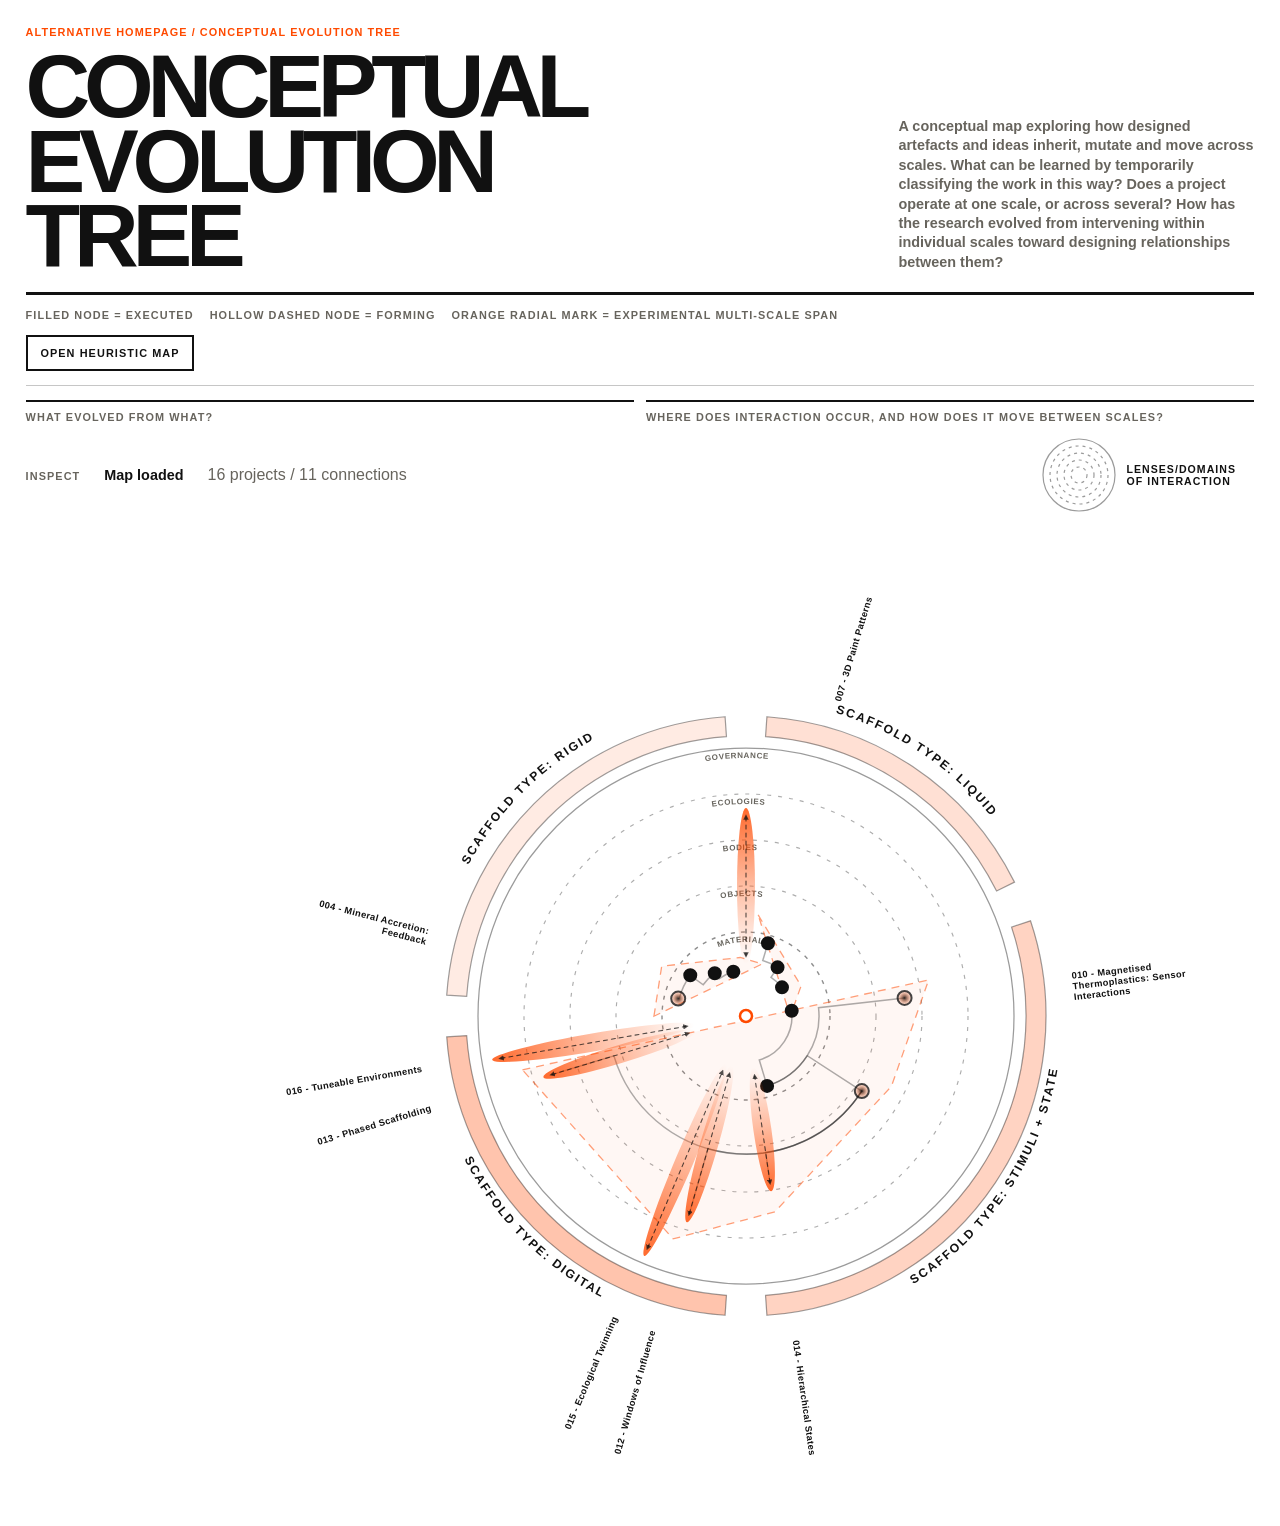
==== commit 286974c6: "Set conceptual evolution tree as homepage" ====
--- a/conceptual evolution tree/HomePage_Conceptual Evolution Tree_Rev A.html
+++ b/conceptual evolution tree/HomePage_Conceptual Evolution Tree_Rev A.html
@@ -368,6 +368,39 @@
       align-items: center;
       gap: 0.4rem;
       color: var(--muted);
+    }
+
+    .site-links {
+      display: flex;
+      flex-wrap: wrap;
+      gap: 0.75rem;
+      align-items: center;
+      padding: 0.85rem 0;
+      border-bottom: 1px solid var(--line);
+    }
+
+    .site-link-button {
+      display: inline-flex;
+      align-items: center;
+      min-height: 2.25rem;
+      padding: 0.55rem 0.8rem;
+      border: 2px solid var(--ink);
+      color: var(--ink);
+      font-size: 0.68rem;
+      font-weight: 800;
+      letter-spacing: 0.1em;
+      line-height: 1;
+      text-decoration: none;
+      text-transform: uppercase;
+      transition: border-color 140ms ease, color 140ms ease, background 140ms ease;
+    }
+
+    .site-link-button:hover,
+    .site-link-button:focus-visible {
+      border-color: var(--accent);
+      background: rgba(255, 74, 0, 0.06);
+      color: var(--accent);
+      outline: none;
     }
 
     .framing-questions {
@@ -3157,6 +3190,10 @@
       <span class="legend-item">Hollow dashed node = forming</span>
       <span class="legend-item">Orange radial mark = experimental multi-scale span</span>
     </div>
+
+    <nav class="site-links" aria-label="Related research maps">
+      <a class="site-link-button" href="../heuristic-map.html">Open Heuristic Map</a>
+    </nav>
 
     <div class="framing-questions" aria-label="Framing questions">
       <div class="framing-question">What evolved from what?</div>
